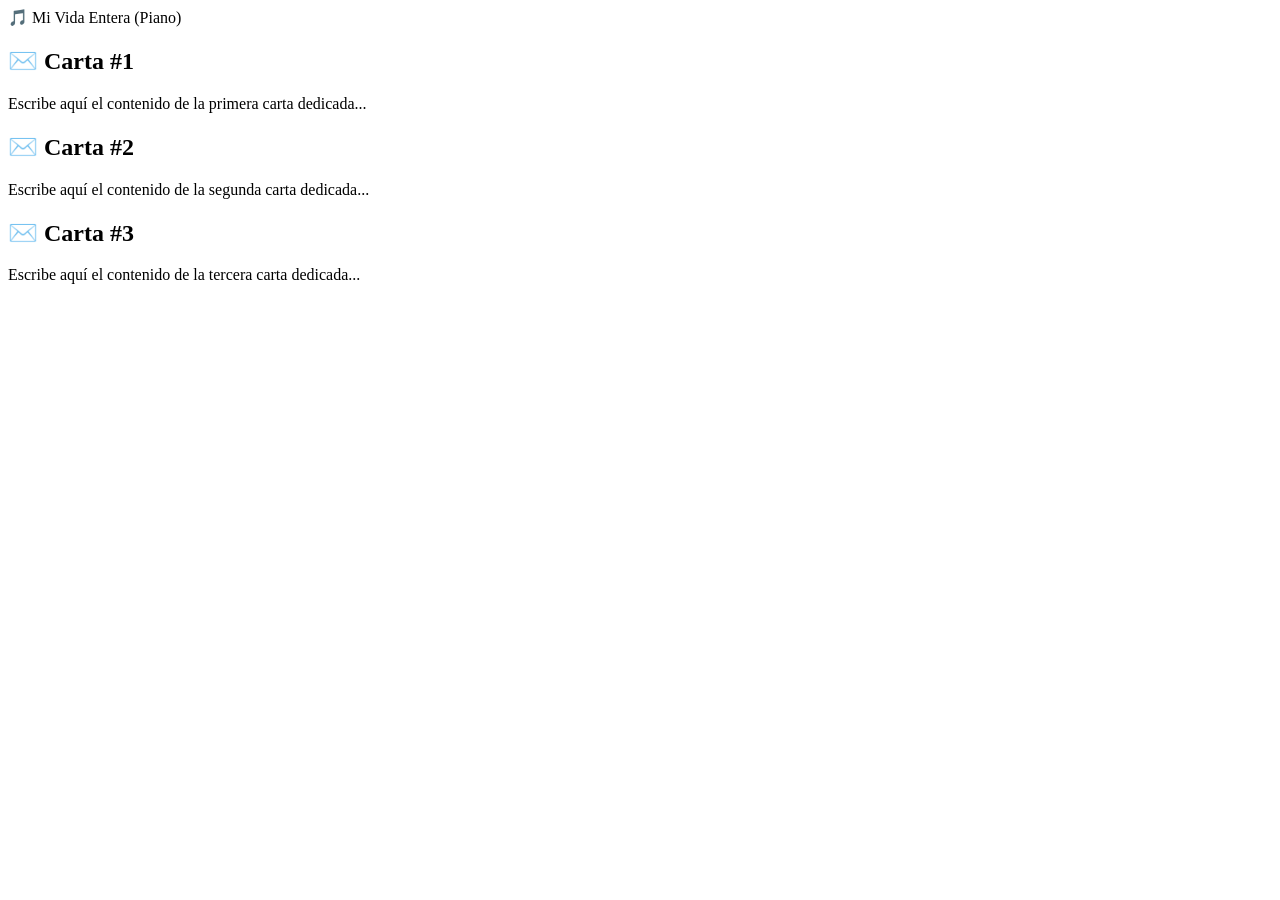
==== index.html @ 3706bbcd "Rename gemini-code-1786986208384.html to index.html" ====
<!DOCTYPE html>
<html lang="es">
<head>
  <meta charset="UTF-8">
  <meta name="viewport" content="width=device-width, initial-scale=1.0">
  <title>Para Duby</title>
  <!-- Vinculación con la hoja de estilos externa -->
  <link rel="stylesheet" href="style.css">
</head>
<body>

  <!-- Elemento de Audio de Fondo -->
  <audio id="bg-music" loop>
    <source src="mi-vida-entera-piano.mp3" type="audio/mpeg">
  </audio>

  <!-- Botón Flotante para Control del Audio -->
  <div class="audio-badge" id="music-toggle">
    <span>🎵 Mi Vida Entera (Piano)</span>
  </div>

  <!-- Contenedor Principal con las Cartas -->
  <div class="cards-container">
    <div class="card">
      <h2>✉️ Carta #1</h2>
      <p>Escribe aquí el contenido de la primera carta dedicada...</p>
    </div>

    <div class="card">
      <h2>✉️ Carta #2</h2>
      <p>Escribe aquí el contenido de la segunda carta dedicada...</p>
    </div>

    <div class="card">
      <h2>✉️ Carta #3</h2>
      <p>Escribe aquí el contenido de la tercera carta dedicada...</p>
    </div>
  </div>

  <!-- Vinculación con el archivo de código JavaScript -->
  <script src="script.js"></script>
</body>
</html>
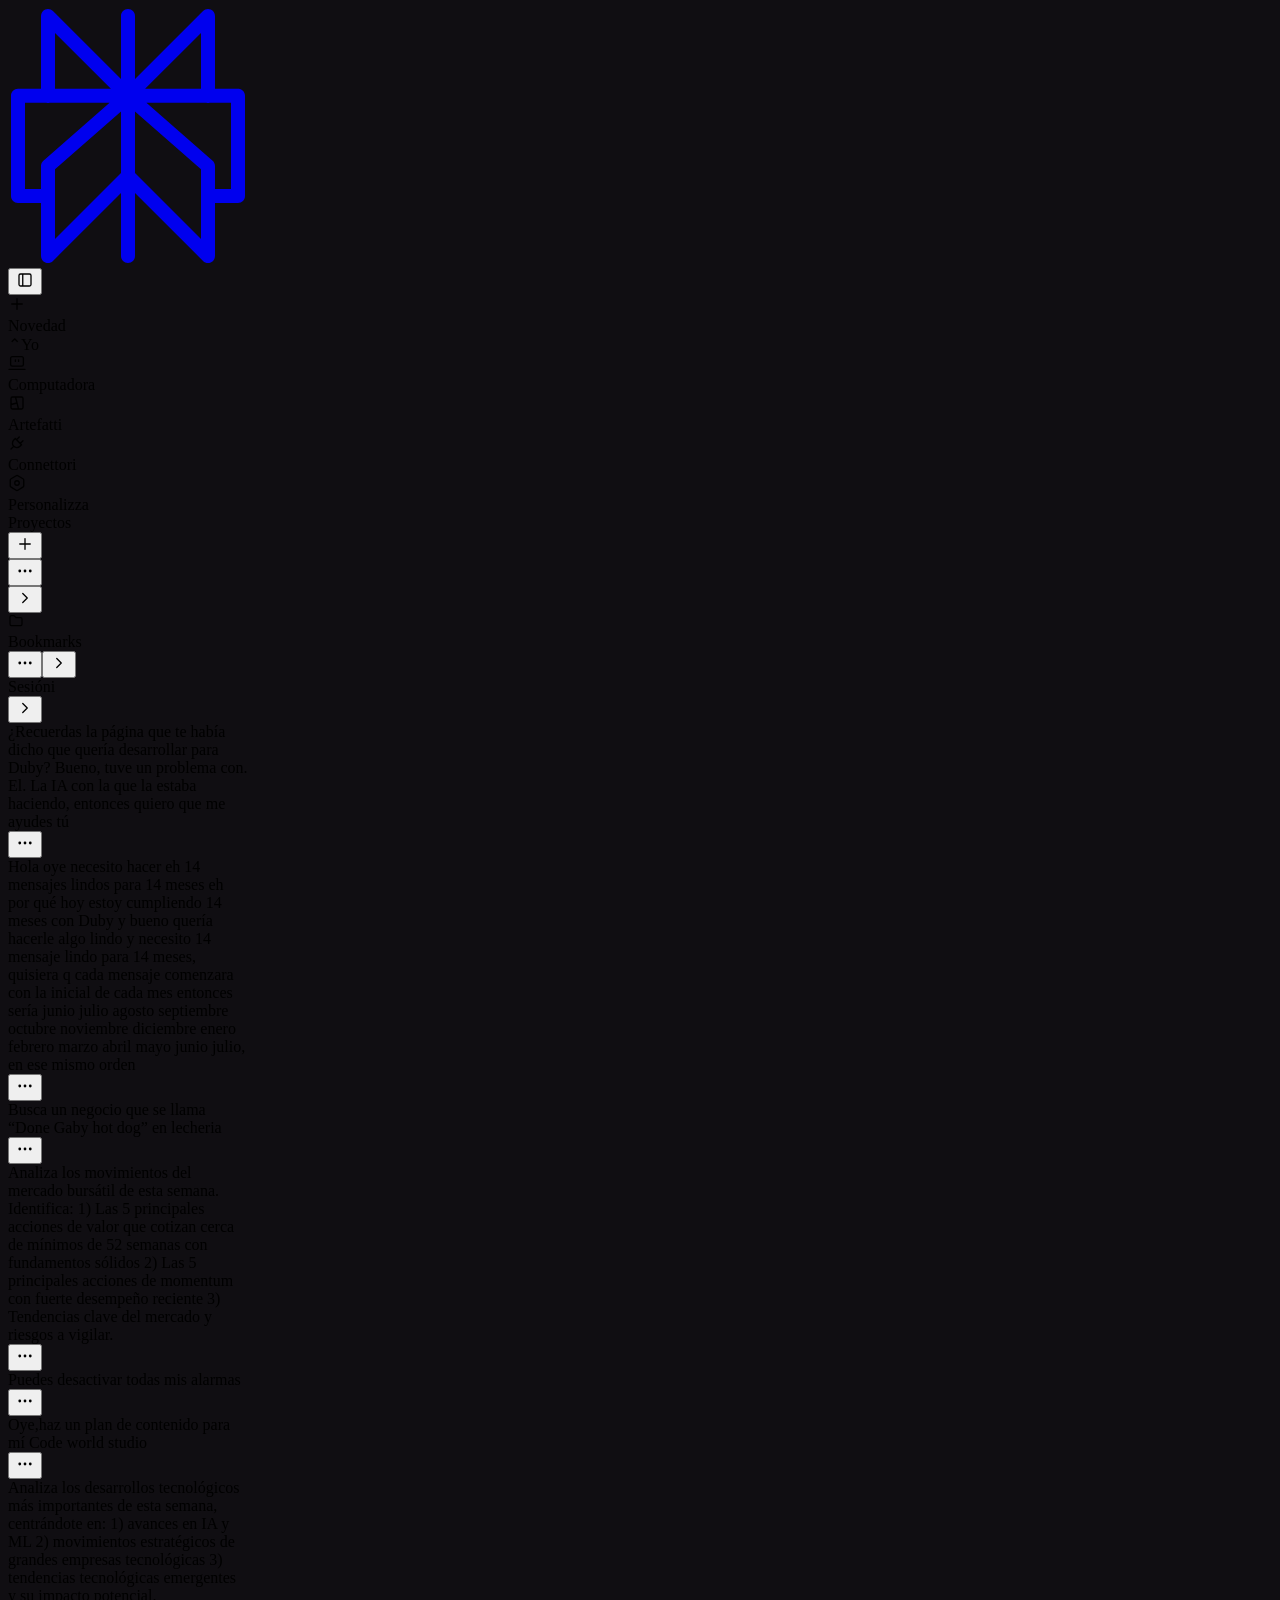
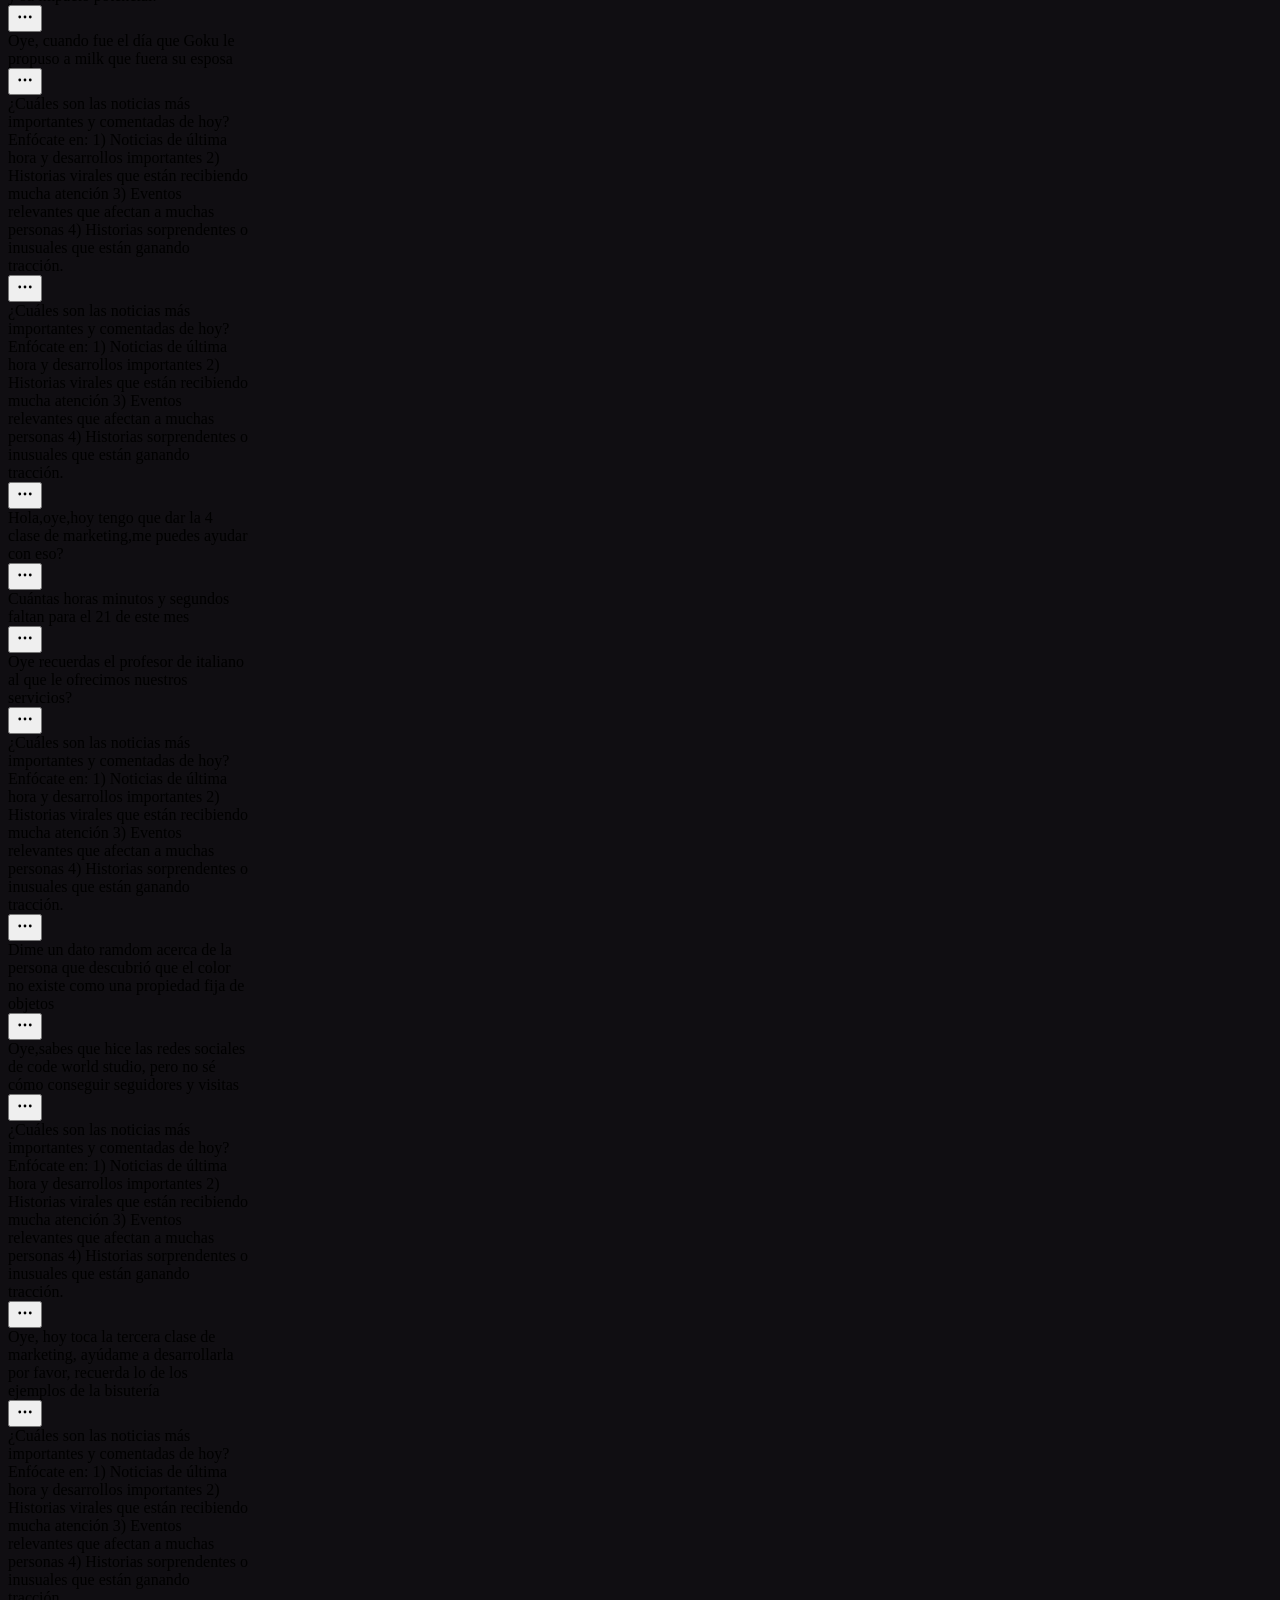
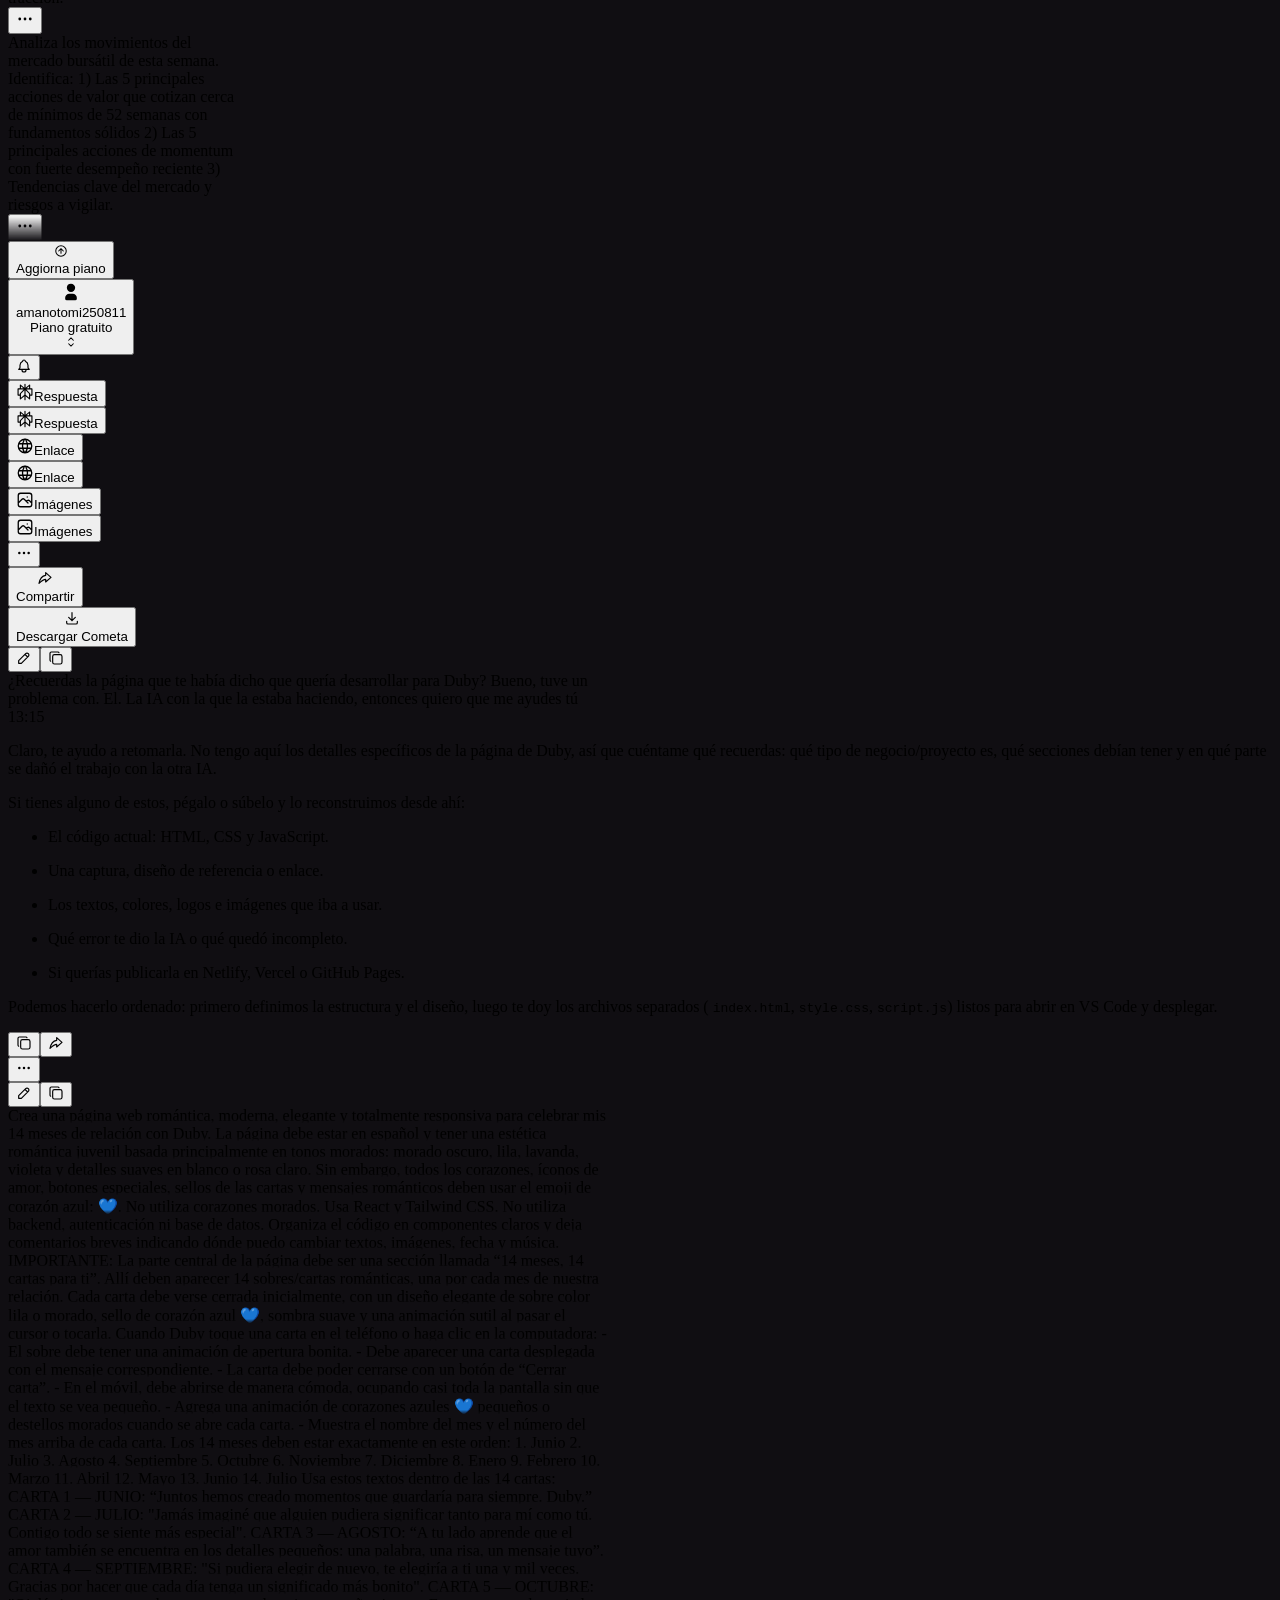
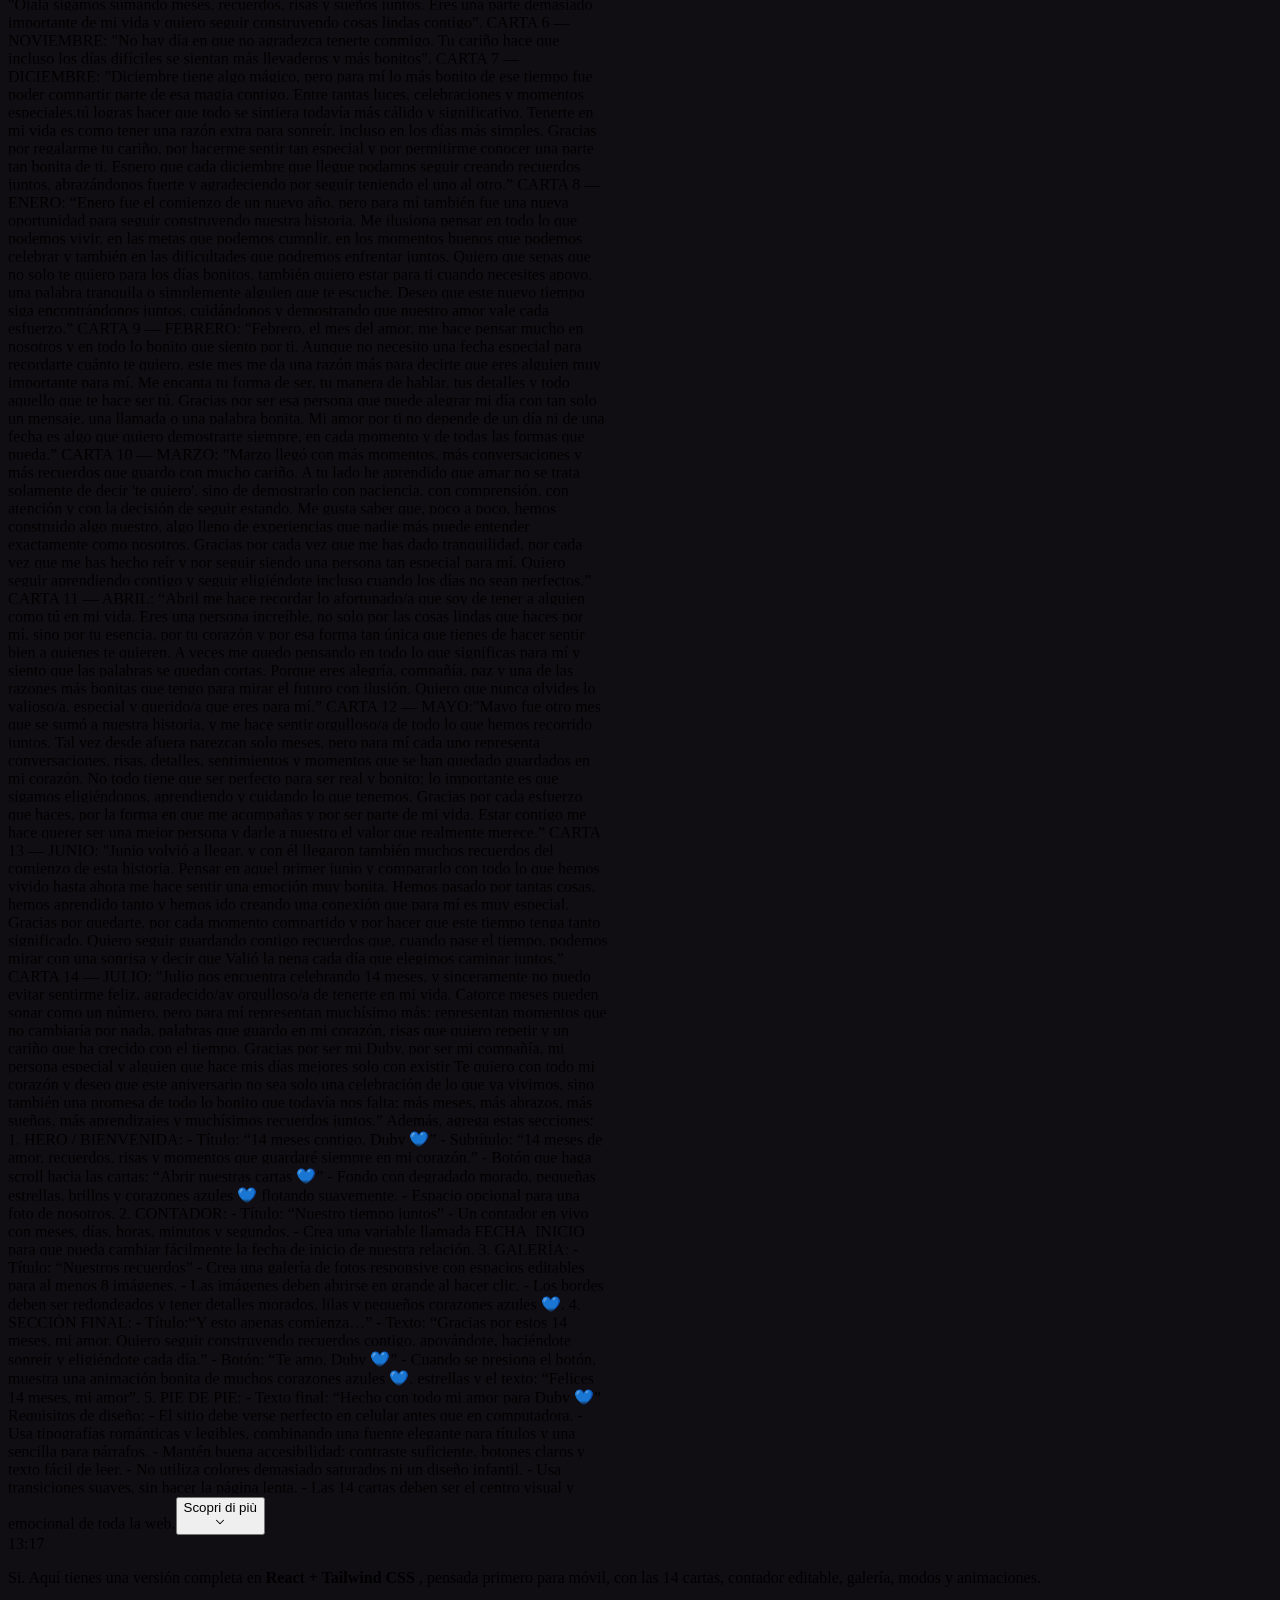
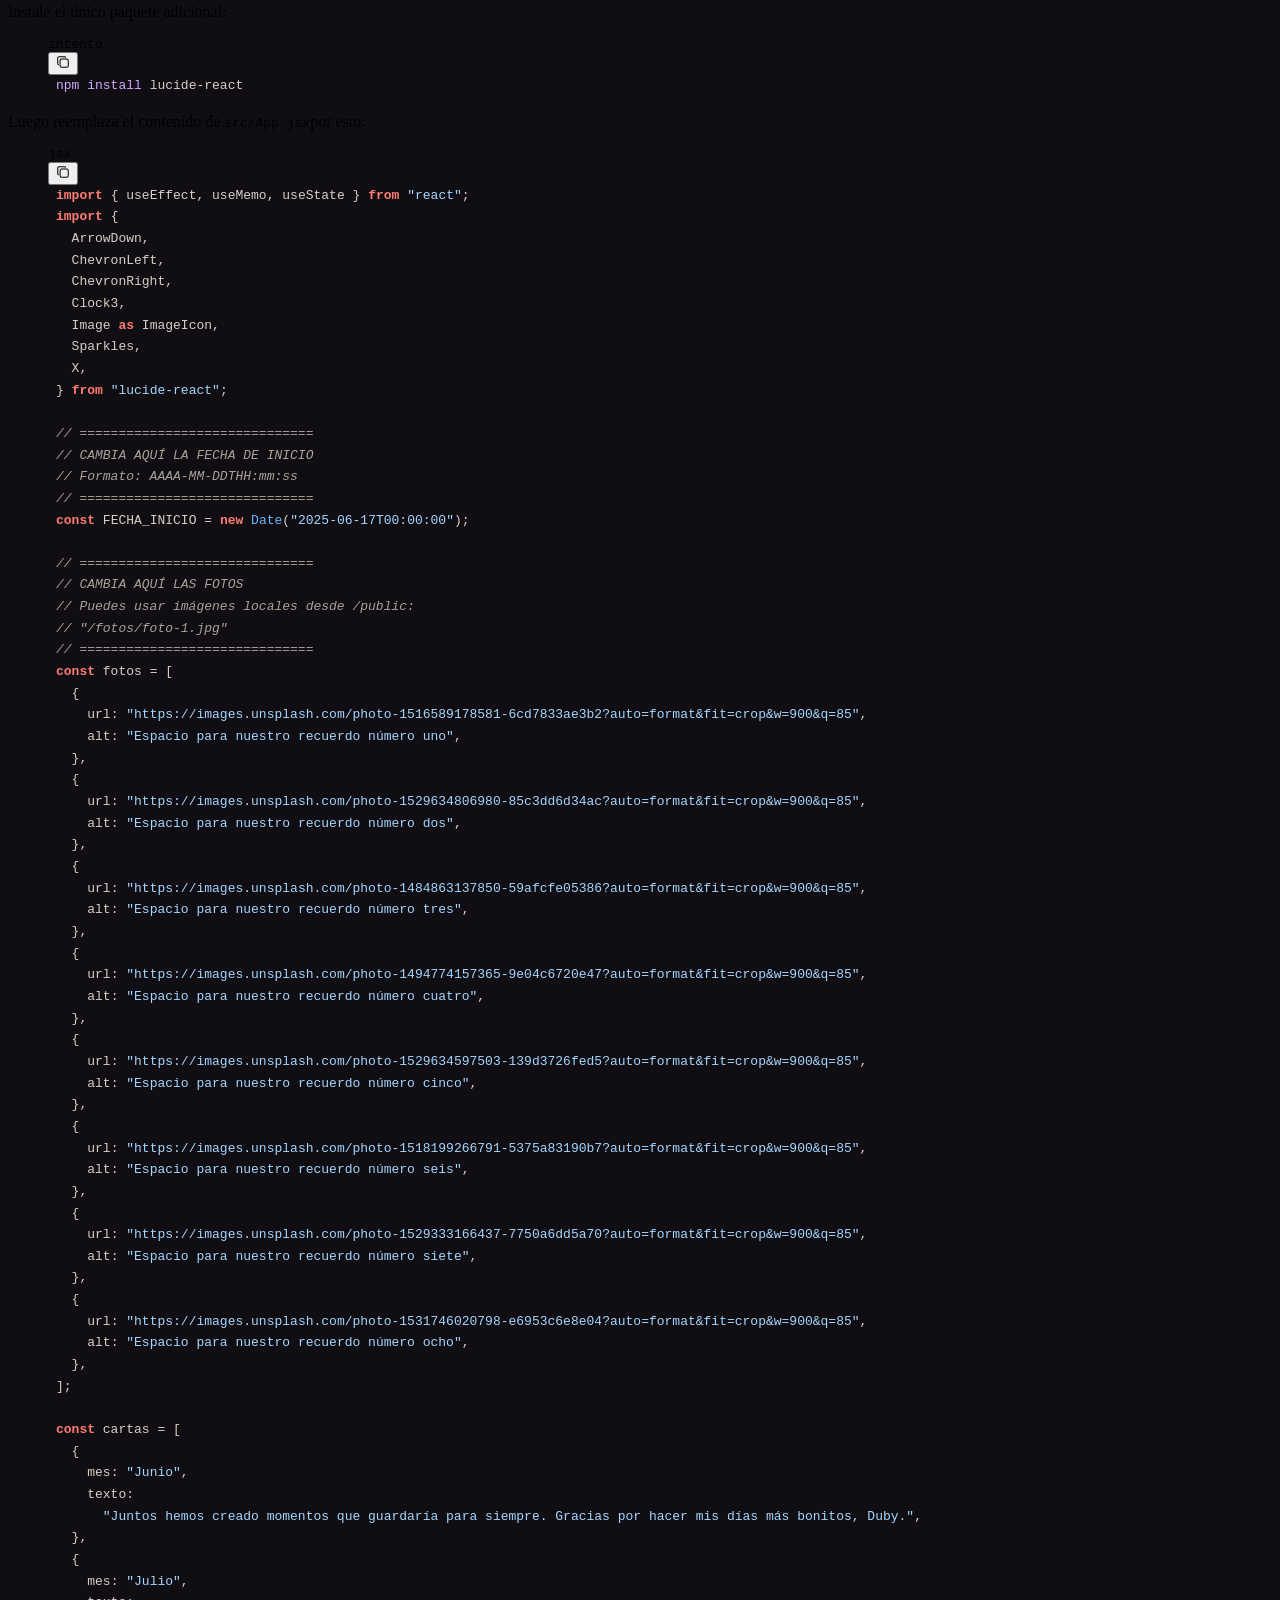
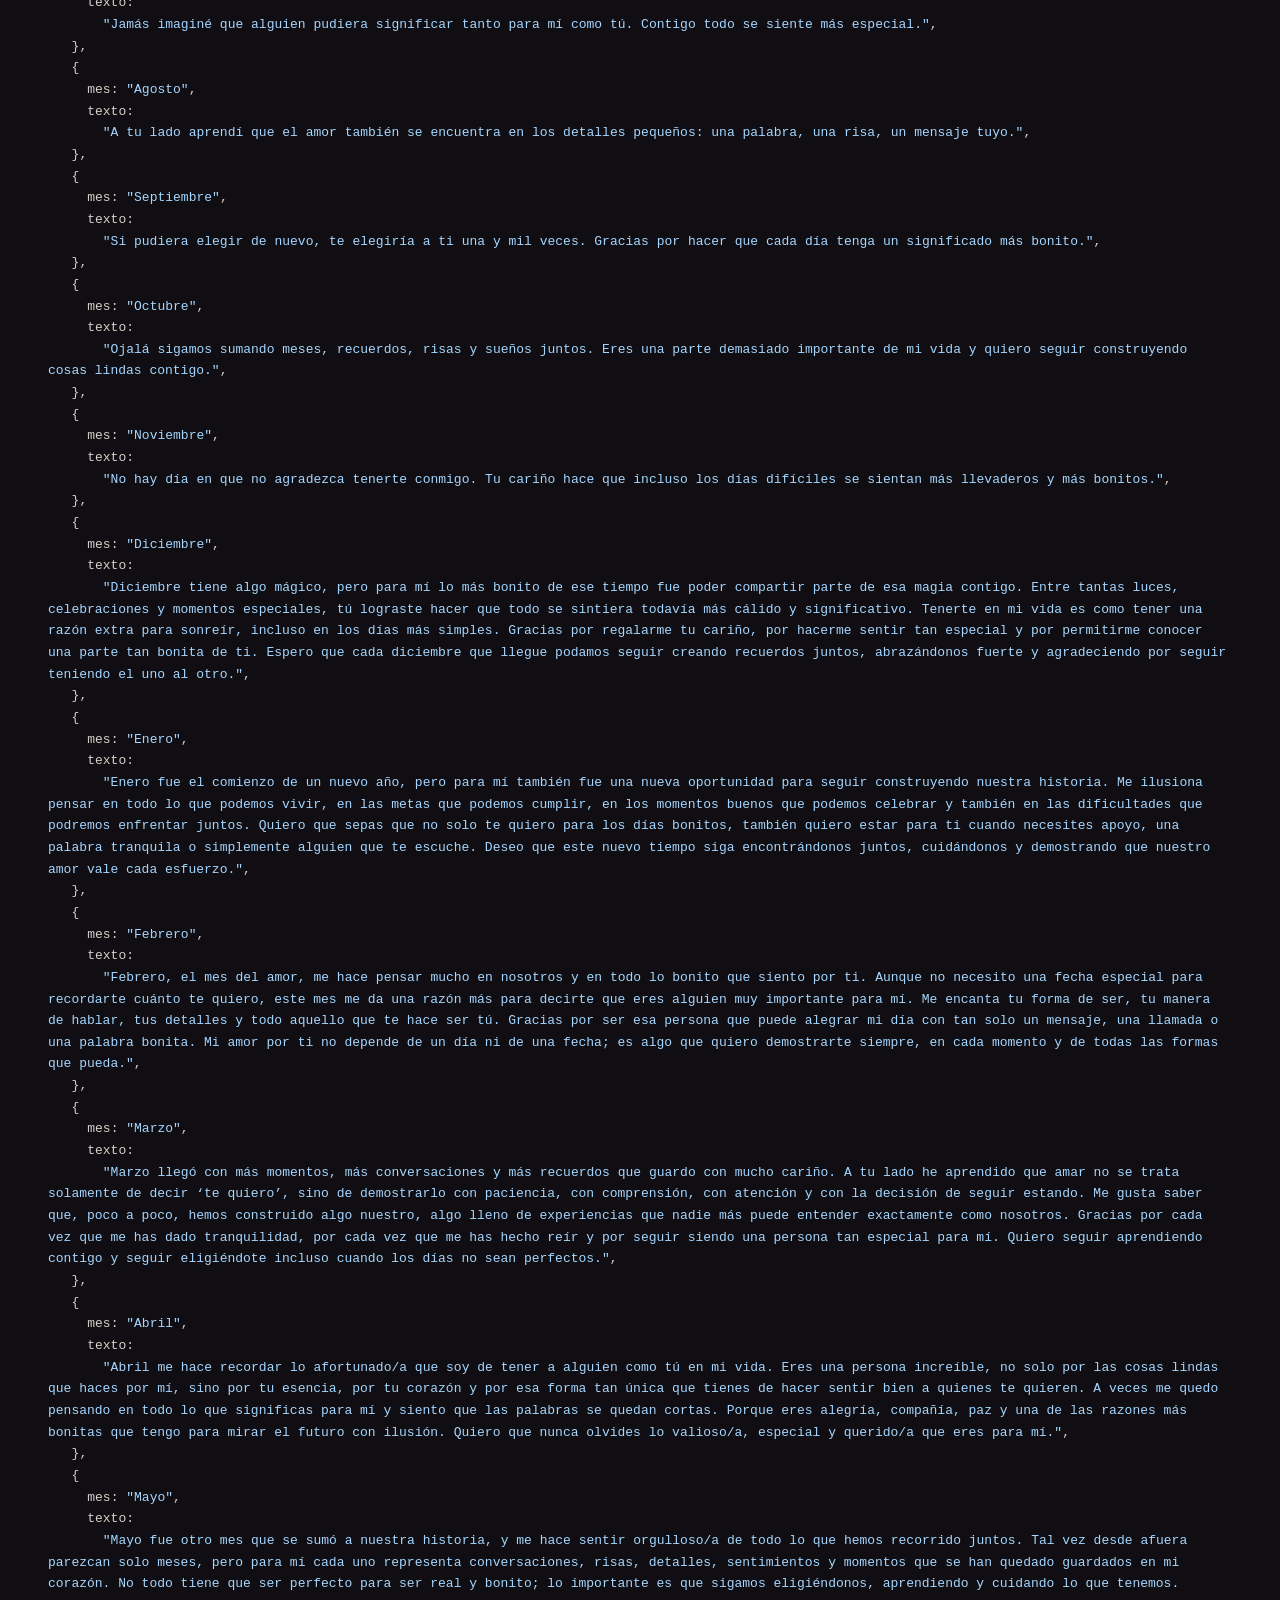
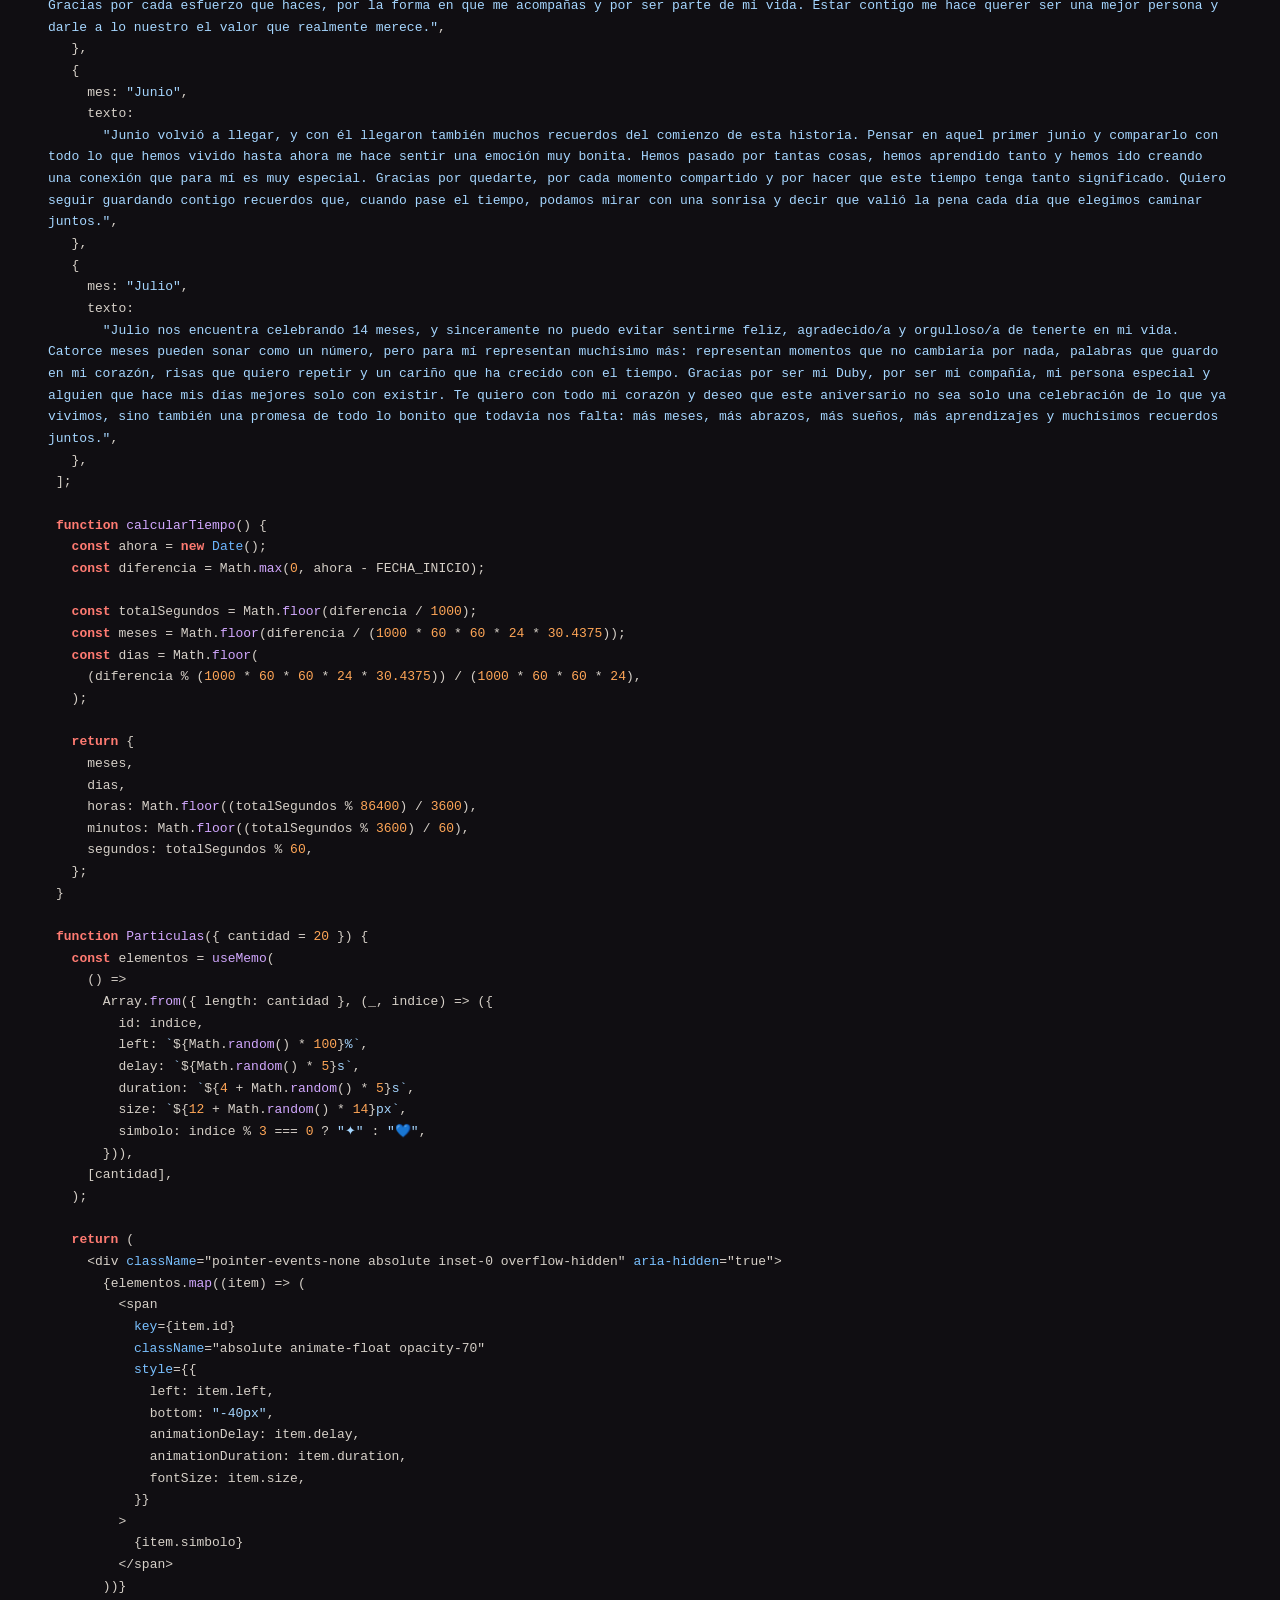
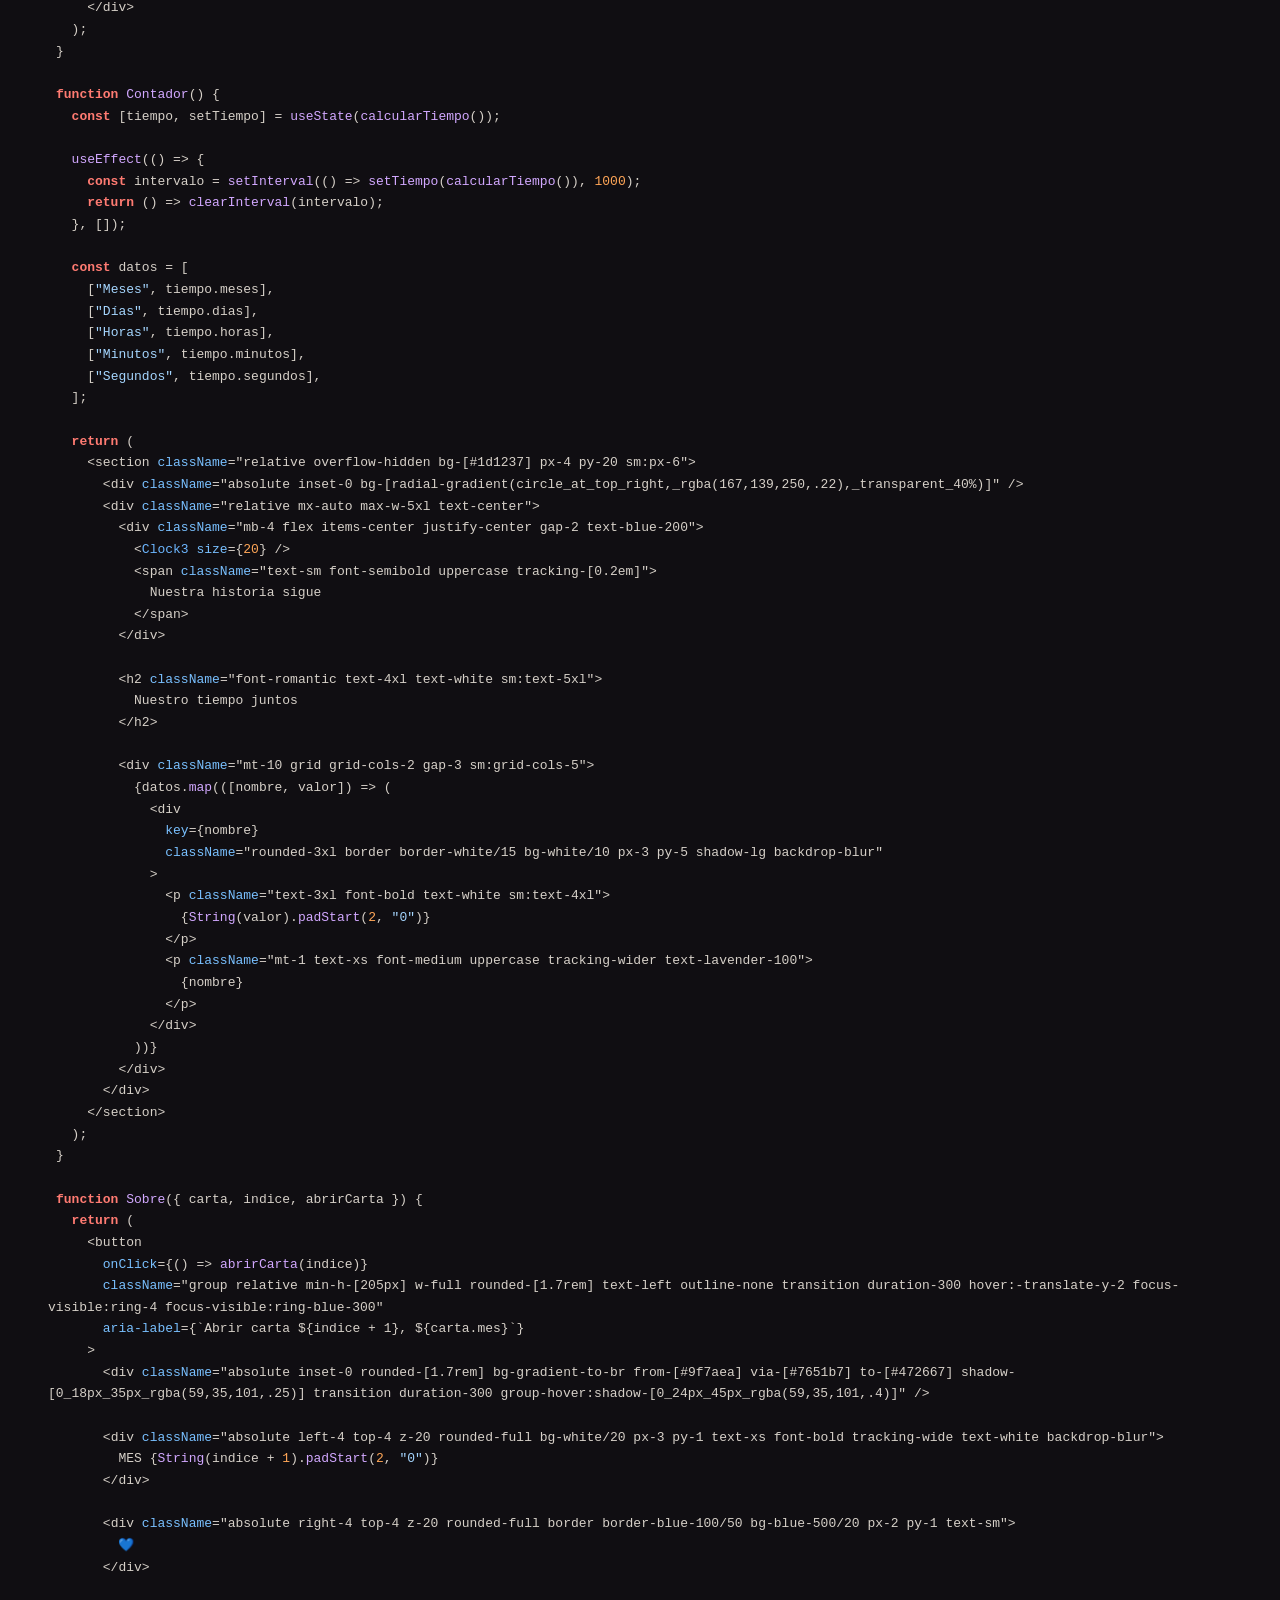
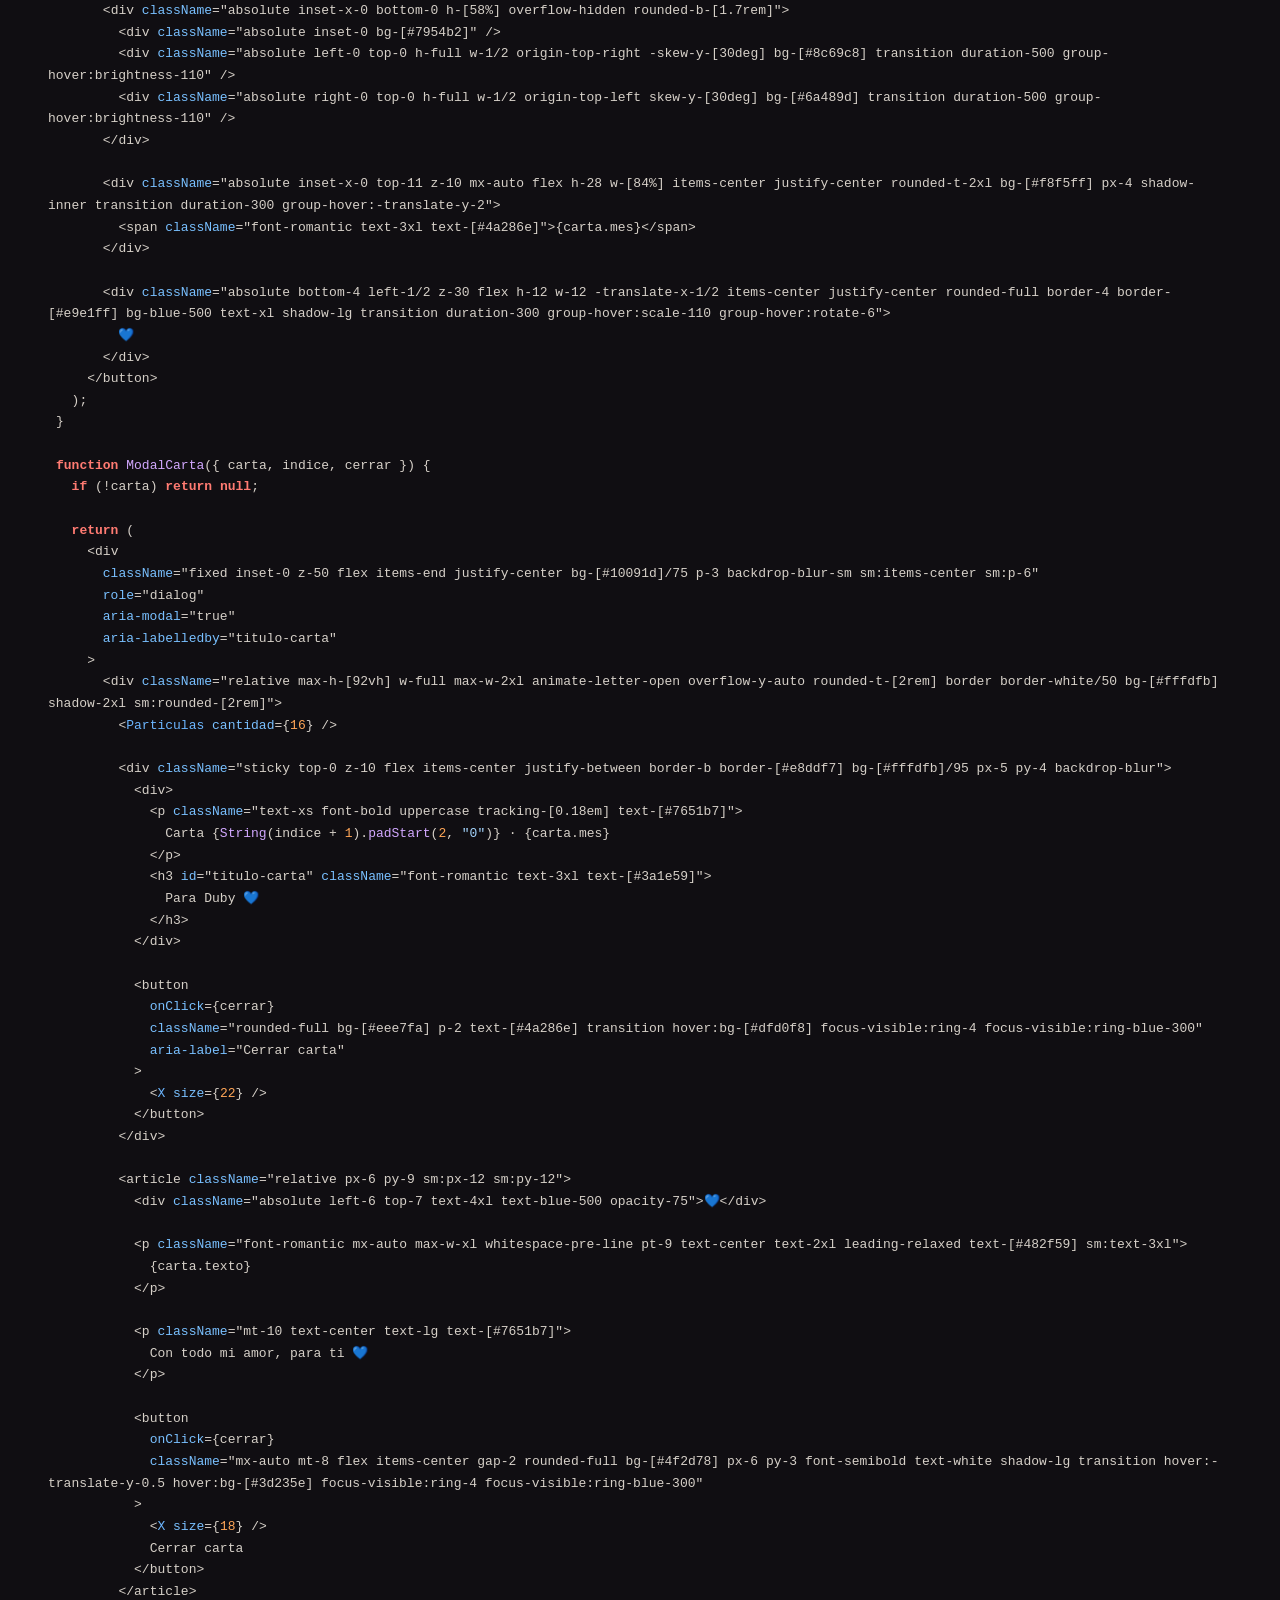
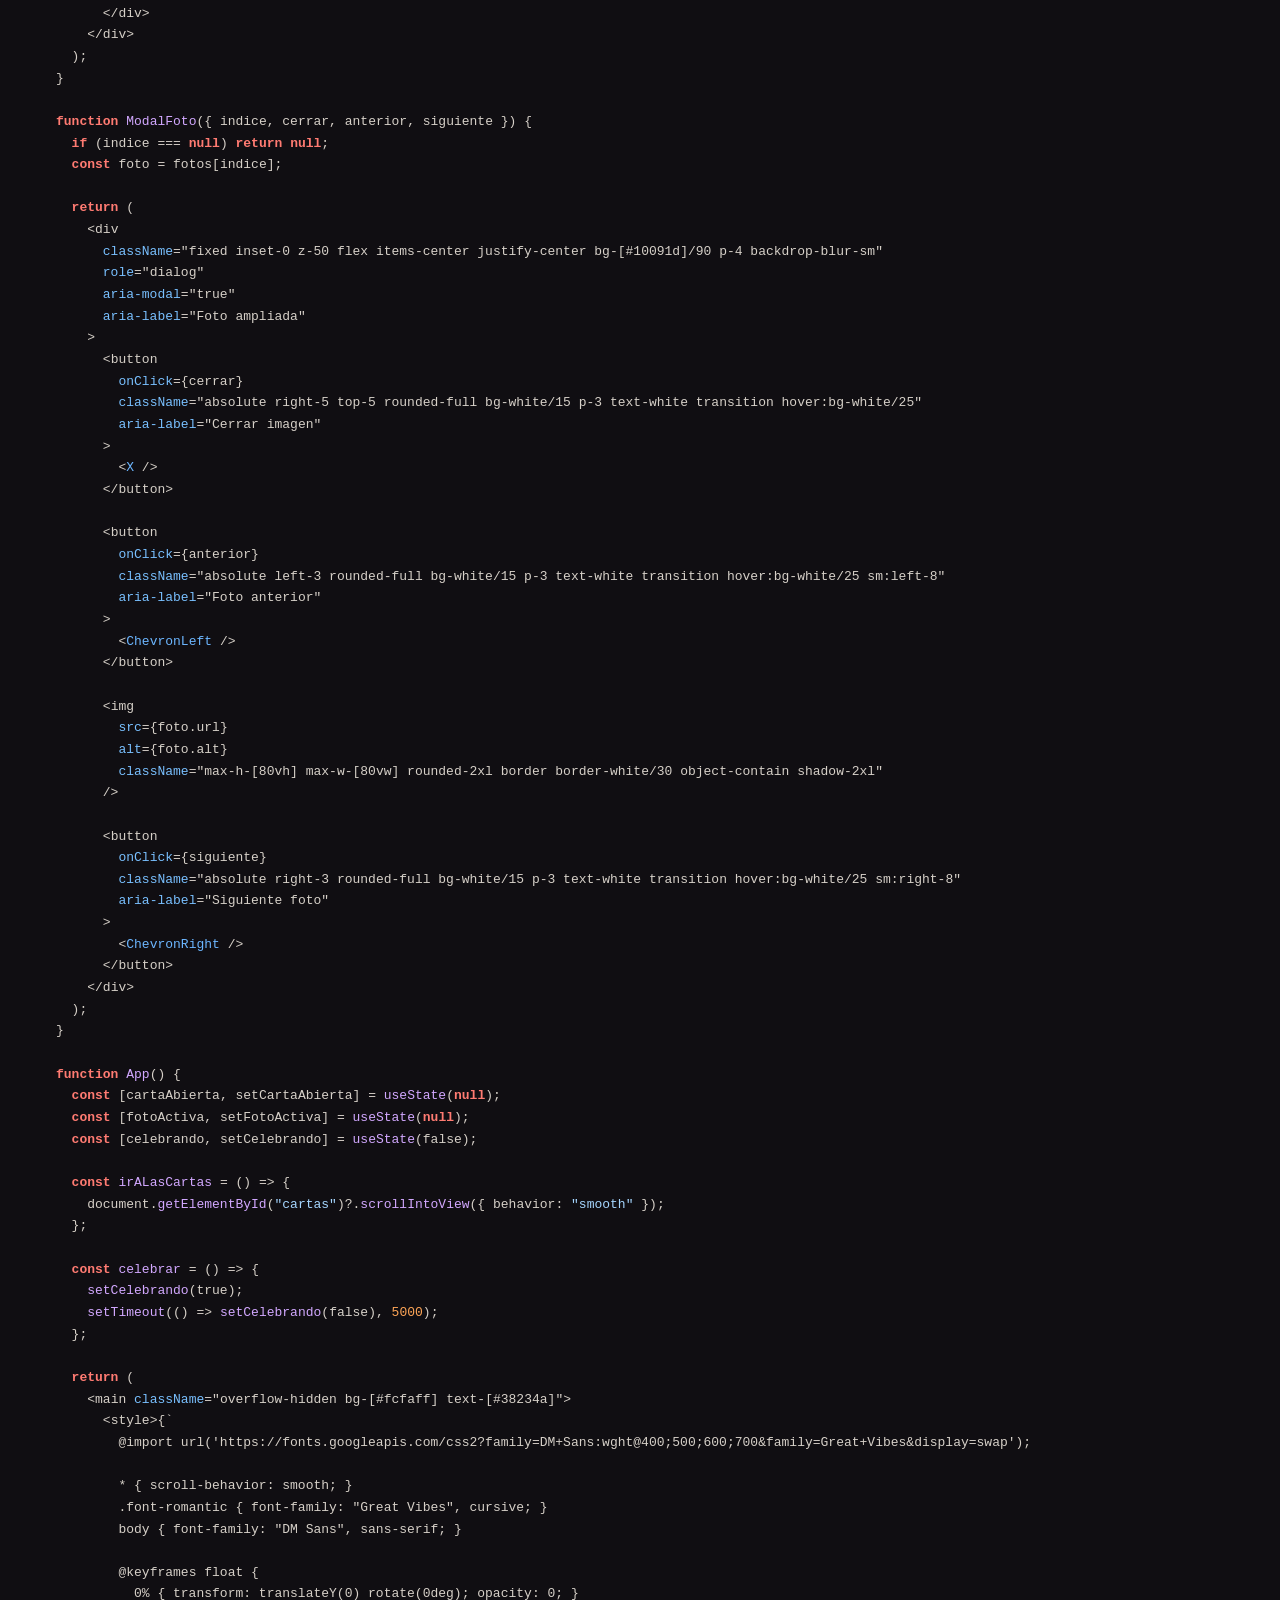
==== commit 635ff3e7: "Add files via upload" ====
--- a/index.html
+++ b/index.html
@@ -1,43 +1,1879 @@
 <!DOCTYPE html>
-<html lang="es">
-<head>
-  <meta charset="UTF-8">
-  <meta name="viewport" content="width=device-width, initial-scale=1.0">
-  <title>Para Duby</title>
-  <!-- Vinculación con la hoja de estilos externa -->
-  <link rel="stylesheet" href="style.css">
-</head>
-<body>
+<!-- saved from url=(0069)https://www.perplexity.ai/search/a8420626-7794-4048-b14d-3e5d709eebf3 -->
+<html lang="es" data-color-scheme="dark" data-answer-font="serif" dir="ltr" class="translated-ltr" data-font-system-cjk="true"><head><meta http-equiv="Content-Type" content="text/html; charset=UTF-8"><meta name="min-version" content="1786973381000"><meta name="version" content="8bd011f"><link rel="preconnect" crossorigin="" href="https://pplx-next-static-public.perplexity.ai/"><link rel="preconnect" crossorigin="" href="https://frontend-cdn.perplexity.ai/"><link rel="preconnect" crossorigin="" href="https://r2cdn.perplexity.ai/"><link rel="preload" href="https://frontend-cdn.perplexity.ai/_agi_assets/fonts/PPLX-Sans-Beta-v2-VF.woff2" as="font" type="font/woff2" crossorigin=""><link rel="preload" href="https://frontend-cdn.perplexity.ai/_agi_assets/fonts/PPLX-Serif-Beta-v2-VF.woff2" as="font" type="font/woff2" crossorigin=""><link rel="preload" href="https://frontend-cdn.perplexity.ai/_agi_assets/fonts/FKGroteskNeue.woff2" as="font" type="font/woff2" crossorigin=""><meta name="theme-color" media="(prefers-color-scheme: light)" content="#FCFCF9"><meta name="theme-color" media="(prefers-color-scheme: dark)" content="#100E12"><script async="" src="./index_files/loader.min.js.descarga" integrity="sha384-+J75w6KWkrUy+WMMyPHLlHp10N46axBKC3r3Uhxl+1MD2W4IwsphX2r8G52BAS7N" crossorigin="anonymous"></script><link rel="icon" type="image/svg+xml" href="https://www.perplexity.ai/favicon.svg" data-default-favicon-href="/favicon.svg"><link rel="icon" type="image/png" sizes="192x192" href="https://www.perplexity.ai/favicon.png" data-default-favicon-href="/favicon.png"><link rel="apple-touch-icon" href="https://www.perplexity.ai/apple-touch-icon.png"><link rel="alternate icon" href="https://www.perplexity.ai/favicon.ico" data-default-favicon-href="/favicon.ico"><meta name="slack-app-id" content="A07NV1D07QT"><style>html:not(.todesktop){background-color:#fcfcf9}@media (prefers-color-scheme:light){html:not([data-color-scheme]){background-color:#fcfcf9}}@media (prefers-color-scheme:dark){html:not([data-color-scheme]){background-color:#100e12}}html[data-color-scheme=light]:not(.todesktop){background-color:#fcfcf9!important}html[data-color-scheme=dark]:not(.todesktop){background-color:#100e12!important}</style><script>!function(){var e=new Set(["ar","bn","el","hi","ja","kk","kn","ko","ml","mr","ru","sr","ta","te","uk","zh"]);function t(t){return e.has(t.split("-")[0])}function n(){let e=document.cookie.match(RegExp("(?:^|;\\s*)pplx.chosen-locale=([^;]*)"));return e?.[1]?decodeURIComponent(e[1]):void 0}var r="pplx.visitor-id",o="pplx.visitor-fp";function i(e){for(var t=1;t<arguments.length;t++){var n=arguments[t];for(var r in n)"__proto__"!==r&&(e[r]=n[r])}return e}var c={read:function(e){return'"'===e[0]&&(e=e.slice(1,-1)),e.replace(/(%[\dA-F]{2})+/gi,decodeURIComponent)},write:function(e){return encodeURIComponent(e).replace(/%(2[346BF]|3[AC-F]|40|5[BDE]|60|7[BCD])/g,decodeURIComponent)}};var a=function e(t,n){function r(e,r,o){if(!(typeof document>"u")){"number"==typeof(o=i({},n,o)).expires&&(o.expires=new Date(Date.now()+864e5*o.expires)),o.expires&&=o.expires.toUTCString(),e=encodeURIComponent(e).replace(/%(2[346B]|5E|60|7C)/g,decodeURIComponent).replace(/[()]/g,escape);var c="";for(var a in o)o[a]&&(c+="; "+a,!0!==o[a]&&(c+="="+o[a].split(";")[0]));return document.cookie=e+"="+t.write(r,e)+c}}return Object.create({set:r,get:function(e){if(!(typeof document>"u"||arguments.length&&!e)){for(var n=document.cookie?document.cookie.split("; "):[],r={},o=0;o<n.length;o++){var i=n[o].split("="),c=i.slice(1).join("=");try{var a=decodeURIComponent(i[0]);if(a in r||(r[a]=t.read(c,a)),e===a)break}catch{}}return e?r[e]:r}},remove:function(e,t){r(e,"",i({},t,{expires:-1}))},withAttributes:function(t){return e(this.converter,i({},this.attributes,t))},withConverter:function(t){return e(i({},this.converter,t),this.attributes)}},{attributes:{value:Object.freeze(n)},converter:{value:Object.freeze(t)}})}(c,{path:"/"});var s="/favicon.svg";function l(){try{if(typeof crypto<"u"&&"function"==typeof crypto.randomUUID)return crypto.randomUUID.call(crypto)}catch{}return function(){let e=new Uint8Array(16);try{if(typeof crypto<"u"&&"function"==typeof crypto.getRandomValues)crypto.getRandomValues.call(crypto,e);else for(let t=0;t<16;t++)e[t]=256*Math.random()>>>0}catch{for(let t=0;t<16;t++)e[t]=256*Math.random()>>>0}e[6]=15&e[6]|64,e[8]=63&e[8]|128;let t=Array.from(e,(e=>e.toString(16).padStart(2,"0"))).join("");return`${t.slice(0,8)}-${t.slice(8,12)}-${t.slice(12,16)}-${t.slice(16,20)}-${t.slice(20,32)}`}()}var u=365,p=10/1440;function d(){try{return[screen.colorDepth,navigator.hardwareConcurrency,navigator.language,navigator.deviceMemory??"",Intl.DateTimeFormat().resolvedOptions().timeZone].join("|")}catch{return null}}(function(){if(!document.documentElement.dataset.colorScheme){let e=a.get().colorScheme;e||=window.matchMedia?.("(prefers-color-scheme: dark)")?.matches?"dark":"light",document.documentElement.setAttribute("data-color-scheme",e)}})(),function(){let e=function(e){let t=e.toLowerCase();return t.includes("localhost")||t.includes("testing")||t.includes("staging")||t.endsWith(".preview.i.perplexity.ai")}(window.location.hostname),t=window.location.pathname.startsWith("/computer")?"/favicon-computer.svg":s;!e&&t===s||function(e,t){document.querySelectorAll(t).forEach((t=>{t.dataset.defaultFaviconHref||=t.getAttribute("href")??"",t.setAttribute("href",e)}))}(t,e?'link[rel~="icon"]':'link[rel~="icon"][type="image/svg+xml"]')}(),function(){try{let e=a.get(r),t=navigator.userAgent.includes("WindowsApp");if(t&&e){let e=d();null!=e&&a.get("pplx.visitor-fp")!==e&&(a.set(r,l(),{expires:u}),a.set(o,e,{expires:u}))}else if(!e&&(a.set(r,l(),{expires:u}),t)){let e=d();null!=e&&a.set(o,e,{expires:u})}}catch{}try{a.get("pplx.session-id")||a.set("pplx.session-id",l(),{expires:p})}catch{}}(),function(){try{let e=n();if(e&&t(e))return void(document.documentElement.dataset.answerFont="sans-serif");let r=localStorage.getItem("pplx.local-user-settings.answerFontStyle");if(!r)return void(document.documentElement.dataset.answerFont="serif");let o=JSON.parse(r);if("sans-serif"===o||"serif"===o)return void(document.documentElement.dataset.answerFont=o);document.documentElement.dataset.answerFont="serif"}catch{document.documentElement.dataset.answerFont="serif"}}()}()</script><title>¿Recuerdas la página que te había dicho que quería desarrollar para Duby?...</title><meta name="viewport" content="width=device-width,initial-scale=1"><link rel="canonical" href="https://www.perplexity.ai/"><meta name="description" content="Perplexity is a free AI-powered answer engine that provides accurate, trusted, and real-time answers to any question."><meta property="og:title" content="Perplexity"><meta property="og:description" content="Perplexity is a free AI-powered answer engine that provides accurate, trusted, and real-time answers to any question."><meta property="og:url" content="https://www.perplexity.ai/"><meta property="og:site_name" content="Perplexity AI"><meta property="og:image" content="https://ppl-ai-public.s3.amazonaws.com/static/img/pplx-default-preview.png"><meta property="og:type" content="website"><meta name="twitter:card" content="summary_large_image"><meta name="twitter:site" content="@perplexity_ai"><meta name="twitter:title" content="Perplexity"><meta name="twitter:description" content="Perplexity is a free AI-powered answer engine that provides accurate, trusted, and real-time answers to any question."><meta name="twitter:image" content="https://ppl-ai-public.s3.amazonaws.com/static/img/pplx-default-preview.png"><script type="module" crossorigin="" src="./index_files/index.html-D9wthehY.js.descarga"></script><link rel="modulepreload" crossorigin="" href="https://pplx-next-static-public.perplexity.ai/_spa/assets/rolldown-runtime-DNEy1VQG.js"><link rel="modulepreload" crossorigin="" href="https://pplx-next-static-public.perplexity.ai/_spa/assets/vite-B7BtjUc0.js"><link rel="modulepreload" crossorigin="" href="https://pplx-next-static-public.perplexity.ai/_spa/assets/vendors-gNxDLOjr.js"><link rel="modulepreload" crossorigin="" href="https://pplx-next-static-public.perplexity.ai/_spa/assets/pplx-icons-CzVrGhNL.js"><link rel="modulepreload" crossorigin="" href="https://pplx-next-static-public.perplexity.ai/_spa/assets/platform-core-CmL4RNdg.js"><link rel="modulepreload" crossorigin="" href="https://pplx-next-static-public.perplexity.ai/_spa/assets/aether-core-BhFewhX7.js"><link rel="modulepreload" crossorigin="" href="https://pplx-next-static-public.perplexity.ai/_spa/assets/i18n-B-gkVCv6.js"><link rel="modulepreload" crossorigin="" href="https://pplx-next-static-public.perplexity.ai/_spa/assets/lexical-C0zJ4pVT.js"><link rel="modulepreload" crossorigin="" href="https://pplx-next-static-public.perplexity.ai/_spa/assets/react-query-l1zm33y0.js"><link rel="modulepreload" crossorigin="" href="https://pplx-next-static-public.perplexity.ai/_spa/assets/pplx-stream-DSG-uNzS.js"><link rel="modulepreload" crossorigin="" href="https://pplx-next-static-public.perplexity.ai/_spa/assets/platform-components-BviCDdUD.js"><link rel="modulepreload" crossorigin="" href="https://pplx-next-static-public.perplexity.ai/_spa/assets/openfeature-DFzcWynt.js"><link rel="modulepreload" crossorigin="" href="https://pplx-next-static-public.perplexity.ai/_spa/assets/experimentation-261glWNz.js"><link rel="modulepreload" crossorigin="" href="https://pplx-next-static-public.perplexity.ai/_spa/assets/spa-metadata-Biy5dlLy.js"><link rel="modulepreload" crossorigin="" href="https://pplx-next-static-public.perplexity.ai/_spa/assets/spa-shell-D47fibxT.js"><link rel="modulepreload" crossorigin="" href="https://pplx-next-static-public.perplexity.ai/_spa/assets/sidebar-artifact-preview-DIrfpwKC.js"><link rel="modulepreload" crossorigin="" href="https://pplx-next-static-public.perplexity.ai/_spa/assets/sidebar-thread-hover-details-BDWEiBSV.js"><link rel="modulepreload" crossorigin="" href="https://pplx-next-static-public.perplexity.ai/_spa/assets/layout-sidebar-projects-CYi4DxjL.js"><link rel="modulepreload" crossorigin="" href="https://pplx-next-static-public.perplexity.ai/_spa/assets/graphql-relay-Beja55pl.js"><link rel="modulepreload" crossorigin="" href="https://pplx-next-static-public.perplexity.ai/_spa/assets/artifact-download-rLbBh5Kv.js"><link rel="modulepreload" crossorigin="" href="https://pplx-next-static-public.perplexity.ai/_spa/assets/command-palette-a_GdxByV.js"><link rel="modulepreload" crossorigin="" href="https://pplx-next-static-public.perplexity.ai/_spa/assets/layout-sidebar-Cm31idT9.js"><link rel="modulepreload" crossorigin="" href="https://pplx-next-static-public.perplexity.ai/_spa/assets/layout-aux-CdgBHhPP.js"><link rel="modulepreload" crossorigin="" href="https://pplx-next-static-public.perplexity.ai/_spa/assets/bootstrap-BCrKCSmK.js"><link rel="modulepreload" crossorigin="" href="https://pplx-next-static-public.perplexity.ai/_spa/assets/computer-command-menu-vT1zMwjL.js"><link rel="modulepreload" crossorigin="" href="https://pplx-next-static-public.perplexity.ai/_spa/assets/ask-input-workspace-folders-DruIPdFJ.js"><link rel="modulepreload" crossorigin="" href="https://pplx-next-static-public.perplexity.ai/_spa/assets/layout-banner-CjaVnYJU.js"><link rel="modulepreload" crossorigin="" href="https://pplx-next-static-public.perplexity.ai/_spa/assets/ask-input-Vq_C57HI.js"><link rel="modulepreload" crossorigin="" href="https://pplx-next-static-public.perplexity.ai/_spa/assets/home-computer-connector-launcher-BR4ZeW0i.js"><link rel="modulepreload" crossorigin="" href="https://pplx-next-static-public.perplexity.ai/_spa/assets/layout-floating-NvxEp--l.js"><link rel="modulepreload" crossorigin="" href="https://pplx-next-static-public.perplexity.ai/_spa/assets/device-typeahead-BEYoWMaF.js"><link rel="modulepreload" crossorigin="" href="https://pplx-next-static-public.perplexity.ai/_spa/assets/computer-ask-input-CT7mEcx0.js"><link rel="modulepreload" crossorigin="" href="https://pplx-next-static-public.perplexity.ai/_spa/assets/page-components-home-CcN6iSAi.js"><link rel="stylesheet" crossorigin="" href="./index_files/style-GBkErSwd.css"><meta name="pplx-server-environment" content="production"><link type="text/css" rel="stylesheet" charset="UTF-8" href="./index_files/m=el_main_css"><link rel="modulepreload" as="script" crossorigin="" href="https://pplx-next-static-public.perplexity.ai/_spa/assets/usePendingWorkflowDraftRestorer-7rNBkzsa.js"><link rel="modulepreload" as="script" crossorigin="" href="https://pplx-next-static-public.perplexity.ai/_spa/assets/pendingWorkflowDraftStore-CxsKDPGM.js"><link rel="modulepreload" as="script" crossorigin="" href="https://pplx-next-static-public.perplexity.ai/_spa/assets/SettingsModalOpener-B2Q2-dqU.js"><link rel="modulepreload" as="script" crossorigin="" href="https://pplx-next-static-public.perplexity.ai/_spa/assets/GammaPageLayout-DebWASon.js"><link rel="modulepreload" as="script" crossorigin="" href="https://pplx-next-static-public.perplexity.ai/_spa/assets/ComputerProviders-DMkDZ7L2.js"><link rel="modulepreload" as="script" crossorigin="" href="https://pplx-next-static-public.perplexity.ai/_spa/assets/useGetCreditsBalance-D7Mnsxfi.js"><link rel="modulepreload" as="script" crossorigin="" href="https://pplx-next-static-public.perplexity.ai/_spa/assets/useOpenPromotionalCreditsToast-Bpj4gfiE.js"><link rel="modulepreload" as="script" crossorigin="" href="https://pplx-next-static-public.perplexity.ai/_spa/assets/isRefundGrant-xw2PRzbn.js"><link rel="modulepreload" as="script" crossorigin="" href="https://pplx-next-static-public.perplexity.ai/_spa/assets/ComputerAssetViewerContextShared-CKMRyESh.js"><link rel="modulepreload" as="script" crossorigin="" href="https://pplx-next-static-public.perplexity.ai/_spa/assets/consts-aIC030R0.js"><link rel="modulepreload" as="script" crossorigin="" href="https://pplx-next-static-public.perplexity.ai/_spa/assets/RealtimeVoiceSideEffects-ii0X6g-E.js"><link rel="modulepreload" as="script" crossorigin="" href="https://pplx-next-static-public.perplexity.ai/_spa/assets/useOaiRealtimeSettings-C96IhqkP.js"><link rel="modulepreload" as="script" crossorigin="" href="https://pplx-next-static-public.perplexity.ai/_spa/assets/realtimeVoiceCore-BjndRhiu.js"><link rel="modulepreload" as="script" crossorigin="" href="https://pplx-next-static-public.perplexity.ai/_spa/assets/VoiceDebugLogger-BvmCcOYv.js"><link rel="modulepreload" as="script" crossorigin="" href="https://pplx-next-static-public.perplexity.ai/_spa/assets/client-VEfox-AR.js"><link rel="modulepreload" as="script" crossorigin="" href="https://pplx-next-static-public.perplexity.ai/_spa/assets/useThreadsQuery-x_zL9YPS.js"><link rel="modulepreload" as="script" crossorigin="" href="https://pplx-next-static-public.perplexity.ai/_spa/assets/answerModeExtractors-CVBi--PK.js"><link rel="modulepreload" as="script" crossorigin="" href="https://pplx-next-static-public.perplexity.ai/_spa/assets/extractors-CN2ychR4.js"><link rel="modulepreload" as="script" crossorigin="" href="https://pplx-next-static-public.perplexity.ai/_spa/assets/useShouldShowComputerSplash-BwWz5W-1.js"><link rel="modulepreload" as="script" crossorigin="" href="https://pplx-next-static-public.perplexity.ai/_spa/assets/eppo-sdk-DOAVq0jr.js"><link rel="modulepreload" as="script" crossorigin="" href="https://pplx-next-static-public.perplexity.ai/_spa/assets/ComputerUtilitiesRoutes-DcT-AC4c.js"><link rel="modulepreload" as="script" crossorigin="" href="https://pplx-next-static-public.perplexity.ai/_spa/assets/analytics-CXAo1iDM.js"><link rel="modulepreload" as="script" crossorigin="" href="https://pplx-next-static-public.perplexity.ai/_spa/assets/useCachedSkillsPageRevampVariation-CZBOAWDP.js"><link rel="modulepreload" as="script" crossorigin="" href="https://pplx-next-static-public.perplexity.ai/_spa/assets/settingsRoutes-CMFM4pbE.js"><link rel="modulepreload" as="script" crossorigin="" href="https://pplx-next-static-public.perplexity.ai/_spa/assets/ComputerUtilitiesPage-CvW2pktJ.js"><link rel="modulepreload" as="script" crossorigin="" href="https://pplx-next-static-public.perplexity.ai/_spa/assets/PageLayout-BJkr_CX-.js"><link rel="modulepreload" as="script" crossorigin="" href="https://pplx-next-static-public.perplexity.ai/_spa/assets/PageLayoutContext-UsYZ9zON.js"><link rel="modulepreload" as="script" crossorigin="" href="https://pplx-next-static-public.perplexity.ai/_spa/assets/CanonicalHeader-BX7TxSIb.js"><link rel="modulepreload" as="script" crossorigin="" href="https://pplx-next-static-public.perplexity.ai/_spa/assets/ShareCopyLinkButton-BkNR2OL7.js"><link rel="modulepreload" as="script" crossorigin="" href="https://pplx-next-static-public.perplexity.ai/_spa/assets/useCopyLink-BwFg9BOs.js"><link rel="modulepreload" as="script" crossorigin="" href="https://pplx-next-static-public.perplexity.ai/_spa/assets/copyUtils-CiCdWBUp.js"><link rel="modulepreload" as="script" crossorigin="" href="https://pplx-next-static-public.perplexity.ai/_spa/assets/SharePopoverHeader-WWVwFTj1.js"><link rel="modulepreload" as="script" crossorigin="" href="https://pplx-next-static-public.perplexity.ai/_spa/assets/ResponsiveHeader-DVJ5rEb_.js"><link rel="modulepreload" as="script" crossorigin="" href="https://pplx-next-static-public.perplexity.ai/_spa/assets/indexShared-BXhmPo_Q.js"><link rel="modulepreload" as="script" crossorigin="" href="https://pplx-next-static-public.perplexity.ai/_spa/assets/useContextPaneFocus-OmnhFotd.js"><link rel="modulepreload" as="script" crossorigin="" href="https://pplx-next-static-public.perplexity.ai/_spa/assets/claimUtils-Dj94ecGt.js"><link rel="modulepreload" as="script" crossorigin="" href="https://pplx-next-static-public.perplexity.ai/_spa/assets/useScrollBarSize-RUQn7fmO.js"><link rel="modulepreload" as="script" crossorigin="" href="https://pplx-next-static-public.perplexity.ai/_spa/assets/ComputerConnectorsPage-C8_jHBXd.js"><link rel="modulepreload" as="script" crossorigin="" href="https://pplx-next-static-public.perplexity.ai/_spa/assets/framer-motion-Cs1nY6Yc.js"><link rel="modulepreload" as="script" crossorigin="" href="https://pplx-next-static-public.perplexity.ai/_spa/assets/ToggleTip-Bv1cVGmp.js"><link rel="modulepreload" as="script" crossorigin="" href="https://pplx-next-static-public.perplexity.ai/_spa/assets/UtilitiesPageHeading-Bh0NfuI5.js"><link rel="modulepreload" as="script" crossorigin="" href="https://pplx-next-static-public.perplexity.ai/_spa/assets/OAuthConnectors-D598D6lp.js"><link rel="modulepreload" as="script" crossorigin="" href="https://pplx-next-static-public.perplexity.ai/_spa/assets/ConfirmDeleteSourceModal-DhE5bx0Y.js"><link rel="modulepreload" as="script" crossorigin="" href="https://pplx-next-static-public.perplexity.ai/_spa/assets/useConnectorDescription-Gq73vmUx.js"><link rel="modulepreload" as="script" crossorigin="" href="https://pplx-next-static-public.perplexity.ai/_spa/assets/templateSourceFieldUtils-BDTrqdNC.js"><link rel="modulepreload" as="script" crossorigin="" href="https://pplx-next-static-public.perplexity.ai/_spa/assets/PerplexityVerifiedBadge-m5uge10r.js"><link rel="modulepreload" as="script" crossorigin="" href="https://pplx-next-static-public.perplexity.ai/_spa/assets/connectorUtils-CpPSn9oO.js"><link rel="modulepreload" as="script" crossorigin="" href="https://pplx-next-static-public.perplexity.ai/_spa/assets/useConnectorAnalytics-2QTetbSv.js"><link rel="modulepreload" as="script" crossorigin="" href="https://pplx-next-static-public.perplexity.ai/_spa/assets/analytics-BNcV_Wql.js"><link rel="modulepreload" as="script" crossorigin="" href="https://pplx-next-static-public.perplexity.ai/_spa/assets/useConnectorServiceConnect-BNVmvca3.js"><link rel="modulepreload" as="script" crossorigin="" href="https://pplx-next-static-public.perplexity.ai/_spa/assets/client-CRh7rMm2.js"><link rel="modulepreload" as="script" crossorigin="" href="https://pplx-next-static-public.perplexity.ai/_spa/assets/MergeAgentHandlerProvider-CUFqvHxs.js"><link rel="modulepreload" as="script" crossorigin="" href="https://pplx-next-static-public.perplexity.ai/_spa/assets/handleOAuthCallbackMerge-CuByirhy.js"><link rel="modulepreload" as="script" crossorigin="" href="https://pplx-next-static-public.perplexity.ai/_spa/assets/capabilities-BT9BNgYi.js"><link rel="modulepreload" as="script" crossorigin="" href="https://pplx-next-static-public.perplexity.ai/_spa/assets/customSourceEdit-BA6I0RtM.js"><link rel="modulepreload" as="script" crossorigin="" href="https://pplx-next-static-public.perplexity.ai/_spa/assets/useCustomRemoteMcpsVariation-DHFhS7U4.js"><link rel="modulepreload" as="script" crossorigin="" href="https://pplx-next-static-public.perplexity.ai/_spa/assets/useDropboxPickerUpload-BcJsrFlb.js"><link rel="modulepreload" as="script" crossorigin="" href="https://pplx-next-static-public.perplexity.ai/_spa/assets/SupplementaryContextEditor-DbjdnQjJ.js"><link rel="modulepreload" as="script" crossorigin="" href="https://pplx-next-static-public.perplexity.ai/_spa/assets/Textarea-Co4tCcD7.js"><link rel="modulepreload" as="script" crossorigin="" href="https://pplx-next-static-public.perplexity.ai/_spa/assets/useSemanticLayerExists-CD2YHaOZ.js"><link rel="modulepreload" as="script" crossorigin="" href="https://pplx-next-static-public.perplexity.ai/_spa/assets/useOrgSourceAuth-DjSL-B71.js"><link rel="modulepreload" as="script" crossorigin="" href="https://pplx-next-static-public.perplexity.ai/_spa/assets/useSemanticLayerSetupStep-CKVRP3er.js"><link rel="modulepreload" as="script" crossorigin="" href="https://pplx-next-static-public.perplexity.ai/_spa/assets/remoteMcpMutations-Bdo1dz5j.js"><link rel="modulepreload" as="script" crossorigin="" href="https://pplx-next-static-public.perplexity.ai/_spa/assets/PopularLabel-Dldqltbn.js"><link rel="modulepreload" as="script" crossorigin="" href="https://pplx-next-static-public.perplexity.ai/_spa/assets/migration-BV0QXlyF.js"><link rel="modulepreload" as="script" crossorigin="" href="https://pplx-next-static-public.perplexity.ai/_spa/assets/ConnectorModalContext-C4ySTHMF.js"><link rel="modulepreload" as="script" crossorigin="" href="https://pplx-next-static-public.perplexity.ai/_spa/assets/sourceCategories-Cozuo53V.js"><link rel="modulepreload" as="script" crossorigin="" href="https://pplx-next-static-public.perplexity.ai/_spa/assets/useFilteredConnectorsV2-Del1nlZT.js"><link rel="modulepreload" as="script" crossorigin="" href="https://pplx-next-static-public.perplexity.ai/_spa/assets/sourcesToConnectors-B7d2Olju.js"><link rel="modulepreload" as="script" crossorigin="" href="https://pplx-next-static-public.perplexity.ai/_spa/assets/useHasConnectorsAccess-B-YQHDtd.js"><link rel="modulepreload" as="script" crossorigin="" href="https://pplx-next-static-public.perplexity.ai/_spa/assets/useShowFinancePortfolio-DJzKovoN.js"><link rel="modulepreload" as="script" crossorigin="" href="https://pplx-next-static-public.perplexity.ai/_spa/assets/useMcpAvailable-Cxe6oFiJ.js"><link rel="modulepreload" as="script" crossorigin="" href="https://pplx-next-static-public.perplexity.ai/_spa/assets/useIsHealthEnabled-B-wUz27w.js"><link rel="modulepreload" as="script" crossorigin="" href="https://pplx-next-static-public.perplexity.ai/_spa/assets/PageLayoutScrollBridge-C_o_J5-S.js"><link rel="modulepreload" as="script" crossorigin="" href="https://pplx-next-static-public.perplexity.ai/_spa/assets/useCometFirstRequiredSystemPermission-CZjyO1bB.js"><link rel="modulepreload" as="script" crossorigin="" href="https://pplx-next-static-public.perplexity.ai/_spa/assets/GridCarousel-CilHykts.js"><link rel="modulepreload" as="script" crossorigin="" href="https://pplx-next-static-public.perplexity.ai/_spa/assets/useBreakpoints-DNKdwku4.js"><link rel="modulepreload" as="script" crossorigin="" href="https://pplx-next-static-public.perplexity.ai/_spa/assets/sidebarLiveUpdatesManager-DUkipwCV.js"><link rel="modulepreload" as="script" crossorigin="" href="https://pplx-next-static-public.perplexity.ai/_spa/assets/sidebarRecentThreadsState-isFWtghu.js"><link rel="modulepreload" as="script" crossorigin="" href="https://pplx-next-static-public.perplexity.ai/_spa/assets/createRetainedSubscription-DmgtBENz.js"><link rel="modulepreload" as="script" crossorigin="" href="https://pplx-next-static-public.perplexity.ai/_spa/assets/singular-sdk-fNN9tgMm.js"><link rel="modulepreload" as="script" crossorigin="" href="https://pplx-next-static-public.perplexity.ai/_spa/assets/search-components-JhcwRPAa.js"><link rel="modulepreload" as="script" crossorigin="" href="https://pplx-next-static-public.perplexity.ai/_spa/assets/search-component-x2mJ2BQQ.js"><link rel="modulepreload" as="script" crossorigin="" href="https://pplx-next-static-public.perplexity.ai/_spa/assets/DigestArticleContextCard-Oe6MgsL5.js"><link rel="modulepreload" as="script" crossorigin="" href="https://pplx-next-static-public.perplexity.ai/_spa/assets/ThreadEntryContextShared-CCq9KTRR.js"><link rel="modulepreload" as="script" crossorigin="" href="https://pplx-next-static-public.perplexity.ai/_spa/assets/widgetGrouping-DNn4vL71.js"><link rel="modulepreload" as="script" crossorigin="" href="https://pplx-next-static-public.perplexity.ai/_spa/assets/automationThreadStatus-JxmP-RUH.js"><link rel="modulepreload" as="script" crossorigin="" href="https://pplx-next-static-public.perplexity.ai/_spa/assets/threadStatusSummary-BOQxkrQr.js"><link rel="modulepreload" as="script" crossorigin="" href="https://pplx-next-static-public.perplexity.ai/_spa/assets/ScheduledTaskActions-yD1aJx0C.js"><link rel="modulepreload" as="script" crossorigin="" href="https://pplx-next-static-public.perplexity.ai/_spa/assets/TriggerSourceIcon-BCihITk6.js"><link rel="modulepreload" as="script" crossorigin="" href="https://pplx-next-static-public.perplexity.ai/_spa/assets/automationTriggerIcon-DEefiRc1.js"><link rel="modulepreload" as="script" crossorigin="" href="https://pplx-next-static-public.perplexity.ai/_spa/assets/connectorTriggerSpec-mCe2ONQH.js"><link rel="modulepreload" as="script" crossorigin="" href="https://pplx-next-static-public.perplexity.ai/_spa/assets/cancelThreadCron-C9WwEM2U.js"><link rel="modulepreload" as="script" crossorigin="" href="https://pplx-next-static-public.perplexity.ai/_spa/assets/useGetThreadUsage-BbDqn5PR.js"><link rel="modulepreload" as="script" crossorigin="" href="https://pplx-next-static-public.perplexity.ai/_spa/assets/AssetExportButton-Bv7odAY7.js"><link rel="modulepreload" as="script" crossorigin="" href="https://pplx-next-static-public.perplexity.ai/_spa/assets/assetTypeGuards-BkDmz8Ro.js"><link rel="modulepreload" as="script" crossorigin="" href="https://pplx-next-static-public.perplexity.ai/_spa/assets/useDownloadableAsset-CrA_E9pX.js"><link rel="modulepreload" as="script" crossorigin="" href="https://pplx-next-static-public.perplexity.ai/_spa/assets/purify.es-CdZRhYQl.js"><link rel="modulepreload" as="script" crossorigin="" href="https://pplx-next-static-public.perplexity.ai/_spa/assets/utils-CkRkhcwX.js"><link rel="modulepreload" as="script" crossorigin="" href="https://pplx-next-static-public.perplexity.ai/_spa/assets/teammateTaskUrl-DG_ZgsSV.js"><link rel="modulepreload" as="script" crossorigin="" href="https://pplx-next-static-public.perplexity.ai/_spa/assets/analytics-BPt_l5d4.js"><link rel="modulepreload" as="script" crossorigin="" href="https://pplx-next-static-public.perplexity.ai/_spa/assets/browserDownload-DCqQ3kOr.js"><link rel="modulepreload" as="script" crossorigin="" href="https://pplx-next-static-public.perplexity.ai/_spa/assets/useVersioningChain-DN82jcPD.js"><link rel="modulepreload" as="script" crossorigin="" href="https://pplx-next-static-public.perplexity.ai/_spa/assets/versionChainBuilder-IR6sCw-I.js"><link rel="modulepreload" as="script" crossorigin="" href="https://pplx-next-static-public.perplexity.ai/_spa/assets/ClaimDerivation-CCArQ7ei.js"><link rel="modulepreload" as="script" crossorigin="" href="https://pplx-next-static-public.perplexity.ai/_spa/assets/useFinanceNativeFileViewerEnabled-HfvNb8m8.js"><link rel="modulepreload" as="script" crossorigin="" href="https://pplx-next-static-public.perplexity.ai/_spa/assets/useClaimSourceKindPresentation-CofUVYBf.js"><link rel="modulepreload" as="script" crossorigin="" href="https://pplx-next-static-public.perplexity.ai/_spa/assets/useEmojiColor-Bv1lU5f6.js"><link rel="modulepreload" as="script" crossorigin="" href="https://pplx-next-static-public.perplexity.ai/_spa/assets/client-Dp4hQKUV.js"><link rel="modulepreload" as="script" crossorigin="" href="https://pplx-next-static-public.perplexity.ai/_spa/assets/useListCustomCredentials-RNzNEqi7.js"><link rel="modulepreload" as="script" crossorigin="" href="https://pplx-next-static-public.perplexity.ai/_spa/assets/analytics-CitlfK36.js"><link rel="modulepreload" as="script" crossorigin="" href="https://pplx-next-static-public.perplexity.ai/_spa/assets/useNewsTabVariation-CuJgnziM.js"><link rel="modulepreload" as="script" crossorigin="" href="https://pplx-next-static-public.perplexity.ai/_spa/assets/inlineEditQuery-BZdeT6Tv.js"><link rel="modulepreload" as="script" crossorigin="" href="https://pplx-next-static-public.perplexity.ai/_spa/assets/useIsThreadAuthor-DxvHxnls.js"><link rel="modulepreload" as="script" crossorigin="" href="https://pplx-next-static-public.perplexity.ai/_spa/assets/useOpenMemorySearchHistoryModal-BSghsxkP.js"><link rel="modulepreload" as="script" crossorigin="" href="https://pplx-next-static-public.perplexity.ai/_spa/assets/UrlUtils-CjWvMwtY.js"><link rel="modulepreload" as="script" crossorigin="" href="https://pplx-next-static-public.perplexity.ai/_spa/assets/InContextFollowupStateProviderShared-CaECslBd.js"><link rel="modulepreload" as="script" crossorigin="" href="https://pplx-next-static-public.perplexity.ai/_spa/assets/useIsReadOnly-Dv-3mtqp.js"><link rel="modulepreload" as="script" crossorigin="" href="https://pplx-next-static-public.perplexity.ai/_spa/assets/useAutomationTriggers-CJIvNSmq.js"><link rel="modulepreload" as="script" crossorigin="" href="https://pplx-next-static-public.perplexity.ai/_spa/assets/useWorkspaceDirectory-wiJHy3s7.js"><link rel="modulepreload" as="script" crossorigin="" href="https://pplx-next-static-public.perplexity.ai/_spa/assets/scrollTo-B6Liw1tQ.js"><link rel="modulepreload" as="script" crossorigin="" href="https://pplx-next-static-public.perplexity.ai/_spa/assets/answerModeUtils-CoeVYoDE.js"><link rel="modulepreload" as="script" crossorigin="" href="https://pplx-next-static-public.perplexity.ai/_spa/assets/DigestArticleQueryDisplayMetadata-CZkFbZL6.js"><link rel="modulepreload" as="script" crossorigin="" href="https://pplx-next-static-public.perplexity.ai/_spa/assets/scheduledThreadUtils-BkWkrOp1.js"><link rel="modulepreload" as="script" crossorigin="" href="https://pplx-next-static-public.perplexity.ai/_spa/assets/threadEntryIndexUtils-TwZFaGws.js"><link rel="modulepreload" as="script" crossorigin="" href="https://pplx-next-static-public.perplexity.ai/_spa/assets/ContextPaneSection-B5Yfwvv5.js"><link rel="modulepreload" as="script" crossorigin="" href="https://pplx-next-static-public.perplexity.ai/_spa/assets/ChatBubble-DVAsRSpu.js"><link rel="modulepreload" as="script" crossorigin="" href="https://pplx-next-static-public.perplexity.ai/_spa/assets/UserMentionLink-VO1Dq1LO.js"><link rel="modulepreload" as="script" crossorigin="" href="https://pplx-next-static-public.perplexity.ai/_spa/assets/MarkdownRenderer-D1p-WCQ6.js"><link rel="modulepreload" as="script" crossorigin="" href="https://pplx-next-static-public.perplexity.ai/_spa/assets/adapter-CZVhSDVP.js"><link rel="modulepreload" as="script" crossorigin="" href="https://pplx-next-static-public.perplexity.ai/_spa/assets/ToggleGroup-ypSzfLab.js"><link rel="modulepreload" as="script" crossorigin="" href="https://pplx-next-static-public.perplexity.ai/_spa/assets/consts-C0ylLVSC.js"><link rel="modulepreload" as="script" crossorigin="" href="https://pplx-next-static-public.perplexity.ai/_spa/assets/supportedLanguages-CNxWU0QU.js"><link rel="modulepreload" as="script" crossorigin="" href="https://pplx-next-static-public.perplexity.ai/_spa/assets/react-code-blocks.esm-DxBXkEt7.js"><link rel="modulepreload" as="script" crossorigin="" href="https://pplx-next-static-public.perplexity.ai/_spa/assets/sourceBadgeShared-DC9irCOi.js"><link rel="modulepreload" as="script" crossorigin="" href="https://pplx-next-static-public.perplexity.ai/_spa/assets/CitationPopover-eJ-k1eU6.js"><link rel="modulepreload" as="script" crossorigin="" href="https://pplx-next-static-public.perplexity.ai/_spa/assets/CitationHoverCard-eaCddC3x.js"><link rel="modulepreload" as="script" crossorigin="" href="https://pplx-next-static-public.perplexity.ai/_spa/assets/CitationContent-DR_PvLod.js"><link rel="modulepreload" as="script" crossorigin="" href="https://pplx-next-static-public.perplexity.ai/_spa/assets/branded-sources-Bb-C77D3.js"><link rel="modulepreload" as="script" crossorigin="" href="https://pplx-next-static-public.perplexity.ai/_spa/assets/WebSourceBadge-B18NsPIp.js"><link rel="modulepreload" as="script" crossorigin="" href="https://pplx-next-static-public.perplexity.ai/_spa/assets/TrustIndicator-WjAmCXoW.js"><link rel="modulepreload" as="script" crossorigin="" href="https://pplx-next-static-public.perplexity.ai/_spa/assets/CitationDomain-DaQr_yyz.js"><link rel="modulepreload" as="script" crossorigin="" href="https://pplx-next-static-public.perplexity.ai/_spa/assets/CitationFavicon-DZN0pXk9.js"><link rel="modulepreload" as="script" crossorigin="" href="https://pplx-next-static-public.perplexity.ai/_spa/assets/LinkShared-DlFFyhib.js"><link rel="modulepreload" as="script" crossorigin="" href="https://pplx-next-static-public.perplexity.ai/_spa/assets/CitationBubble-DGhSPc-V.js"><link rel="modulepreload" as="script" crossorigin="" href="https://pplx-next-static-public.perplexity.ai/_spa/assets/CitationDomainBubble-BAusr7kF.js"><link rel="modulepreload" as="script" crossorigin="" href="https://pplx-next-static-public.perplexity.ai/_spa/assets/DateTimeUtils-CmIKEX2a.js"><link rel="modulepreload" as="script" crossorigin="" href="https://pplx-next-static-public.perplexity.ai/_spa/assets/GroupedCitationContent-EfuEshlc.js"><link rel="modulepreload" as="script" crossorigin="" href="https://pplx-next-static-public.perplexity.ai/_spa/assets/CitationPile-BNa-nN_c.js"><link rel="modulepreload" as="script" crossorigin="" href="https://pplx-next-static-public.perplexity.ai/_spa/assets/CitationUpdatedAt-_hm2SYf1.js"><link rel="modulepreload" as="script" crossorigin="" href="https://pplx-next-static-public.perplexity.ai/_spa/assets/CitationUpdatedAtShared-C39JlZXW.js"><link rel="modulepreload" as="script" crossorigin="" href="https://pplx-next-static-public.perplexity.ai/_spa/assets/InlineCitationCaption-Dlcmhd_Z.js"><link rel="modulepreload" as="script" crossorigin="" href="https://pplx-next-static-public.perplexity.ai/_spa/assets/TableExport-B_zUD-qj.js"><link rel="modulepreload" as="script" crossorigin="" href="https://pplx-next-static-public.perplexity.ai/_spa/assets/WebResultHelper-BMgfr-1j.js"><link rel="modulepreload" as="script" crossorigin="" href="https://pplx-next-static-public.perplexity.ai/_spa/assets/UTCDate-2LPrS1bw.js"><link rel="modulepreload" as="script" crossorigin="" href="https://pplx-next-static-public.perplexity.ai/_spa/assets/useFocusIntoView-DNpotv-w.js"><link rel="modulepreload" as="script" crossorigin="" href="https://pplx-next-static-public.perplexity.ai/_spa/assets/useTrackContextPaneEvent-DKnwfE13.js"><link rel="modulepreload" as="script" crossorigin="" href="https://pplx-next-static-public.perplexity.ai/_spa/assets/SearchPageProviderShared-ChbowekX.js"><link rel="modulepreload" as="script" crossorigin="" href="https://pplx-next-static-public.perplexity.ai/_spa/assets/ThreadAnswerModesProviderShared-DVZ5H2RU.js"><link rel="modulepreload" as="script" crossorigin="" href="https://pplx-next-static-public.perplexity.ai/_spa/assets/ThreadScrollProviderShared-B-7UGAFk.js"><link rel="modulepreload" as="script" crossorigin="" href="https://pplx-next-static-public.perplexity.ai/_spa/assets/LinkCard-dXzlftZz.js"><link rel="modulepreload" as="script" crossorigin="" href="https://pplx-next-static-public.perplexity.ai/_spa/assets/ThreadEntries-BlnQ5vJv.js"><link rel="modulepreload" as="script" crossorigin="" href="https://pplx-next-static-public.perplexity.ai/_spa/assets/Cursor-CSQi1XyP.js"><link rel="modulepreload" as="script" crossorigin="" href="https://pplx-next-static-public.perplexity.ai/_spa/assets/dist-hNuo9Utt.js"><link rel="modulepreload" as="script" crossorigin="" href="https://pplx-next-static-public.perplexity.ai/_spa/assets/CodeUnifiedDiff.utils-DKOW_4Tc.js"><link rel="modulepreload" as="script" crossorigin="" href="https://pplx-next-static-public.perplexity.ai/_spa/assets/usage-analytics-Bl817TaF.js"><link rel="modulepreload" as="script" crossorigin="" href="https://pplx-next-static-public.perplexity.ai/_spa/assets/ConnectorTriggerBuilder-BtS9r0Mk.js"><link rel="modulepreload" as="script" crossorigin="" href="https://pplx-next-static-public.perplexity.ai/_spa/assets/ChipInput-D6bo3cZ_.js"><link rel="modulepreload" as="script" crossorigin="" href="https://pplx-next-static-public.perplexity.ai/_spa/assets/floating-ui.react-DBimOFkO.js"><link rel="modulepreload" as="script" crossorigin="" href="https://pplx-next-static-public.perplexity.ai/_spa/assets/ComboBox-BkjTVENF.js"><link rel="modulepreload" as="script" crossorigin="" href="https://pplx-next-static-public.perplexity.ai/_spa/assets/useAutomationConfiguration-CFOpup5k.js"><link rel="modulepreload" as="script" crossorigin="" href="https://pplx-next-static-public.perplexity.ai/_spa/assets/AutomationNotificationConfiguration-CRzKx0J1.js"><link rel="modulepreload" as="script" crossorigin="" href="https://pplx-next-static-public.perplexity.ai/_spa/assets/ProjectSelector-B01zeok3.js"><link rel="modulepreload" as="script" crossorigin="" href="https://pplx-next-static-public.perplexity.ai/_spa/assets/LoadMoreSentinel-Bpx7-4iP.js"><link rel="modulepreload" as="script" crossorigin="" href="https://pplx-next-static-public.perplexity.ai/_spa/assets/usePriceAlertMutations-CNC4rJyx.js"><link rel="modulepreload" as="script" crossorigin="" href="https://pplx-next-static-public.perplexity.ai/_spa/assets/formatCurrency-ByM36Z5Z.js"><link rel="modulepreload" as="script" crossorigin="" href="https://pplx-next-static-public.perplexity.ai/_spa/assets/deleteUserTask-oOA6vx6O.js"><link rel="modulepreload" as="script" crossorigin="" href="https://pplx-next-static-public.perplexity.ai/_spa/assets/LogoIcon-BHrm5bQc.js"><link rel="modulepreload" as="script" crossorigin="" href="https://pplx-next-static-public.perplexity.ai/_spa/assets/ResizableInput-BBPJQUb3.js"><link rel="modulepreload" as="script" crossorigin="" href="https://pplx-next-static-public.perplexity.ai/_spa/assets/react-textarea-autosize.browser.esm-wtstzlqM.js"><link rel="modulepreload" as="script" crossorigin="" href="https://pplx-next-static-public.perplexity.ai/_spa/assets/extends-BL_XqJrZ.js"><link rel="modulepreload" as="script" crossorigin="" href="https://pplx-next-static-public.perplexity.ai/_spa/assets/useScheduledTaskMutations-BaJCJyPS.js"><link rel="modulepreload" as="script" crossorigin="" href="https://pplx-next-static-public.perplexity.ai/_spa/assets/SearchModelMenuItems-B0RKWXoG.js"><link rel="modulepreload" as="script" crossorigin="" href="https://pplx-next-static-public.perplexity.ai/_spa/assets/useOpenrouterSelectorVariation-Ho5y9nC5.js"><link rel="modulepreload" as="script" crossorigin="" href="https://pplx-next-static-public.perplexity.ai/_spa/assets/useOrganizationModelPreferences-BM5VOVRg.js"><link rel="modulepreload" as="script" crossorigin="" href="https://pplx-next-static-public.perplexity.ai/_spa/assets/DateInput-BWapa4vA.js"><link rel="modulepreload" as="script" crossorigin="" href="https://pplx-next-static-public.perplexity.ai/_spa/assets/Calendar-IvEiSG0s.js"><link rel="modulepreload" as="script" crossorigin="" href="https://pplx-next-static-public.perplexity.ai/_spa/assets/TimeInput-CfzuxWJ5.js"><link rel="modulepreload" as="script" crossorigin="" href="https://pplx-next-static-public.perplexity.ai/_spa/assets/AnimateHeight-ChOm6PYy.js"><link rel="modulepreload" as="script" crossorigin="" href="https://pplx-next-static-public.perplexity.ai/_spa/assets/easing-FfVNgZQ4.js"><link rel="modulepreload" as="script" crossorigin="" href="https://pplx-next-static-public.perplexity.ai/_spa/assets/cubic-bezier-Bc0yZkFN.js"><link rel="modulepreload" as="script" crossorigin="" href="https://pplx-next-static-public.perplexity.ai/_spa/assets/CalendarEventLarge-BDnVRxeQ.js"><link rel="modulepreload" as="script" crossorigin="" href="https://pplx-next-static-public.perplexity.ai/_spa/assets/calendarRecurrenceUtils-DvAERR5p.js"><link rel="modulepreload" as="script" crossorigin="" href="https://pplx-next-static-public.perplexity.ai/_spa/assets/emailUtils-B0-DUr4N.js"><link rel="modulepreload" as="script" crossorigin="" href="https://pplx-next-static-public.perplexity.ai/_spa/assets/CanonicalCard-XZTENadL.js"><link rel="modulepreload" as="script" crossorigin="" href="https://pplx-next-static-public.perplexity.ai/_spa/assets/assistant-DQFLnGYz.js"><link rel="modulepreload" as="script" crossorigin="" href="https://pplx-next-static-public.perplexity.ai/_spa/assets/CalendarEventDetails-DvOJ1Pea.js"><link rel="modulepreload" as="script" crossorigin="" href="https://pplx-next-static-public.perplexity.ai/_spa/assets/Select-CSoBwPGN.js"><link rel="modulepreload" as="script" crossorigin="" href="https://pplx-next-static-public.perplexity.ai/_spa/assets/analytics-E-lYVQfX.js"><link rel="modulepreload" as="script" crossorigin="" href="https://pplx-next-static-public.perplexity.ai/_spa/assets/getQuote-DXuO9OGO.js"><link rel="modulepreload" as="script" crossorigin="" href="https://pplx-next-static-public.perplexity.ai/_spa/assets/ArticleSmallCitationPile-CcN5l3nT.js"><link rel="modulepreload" as="script" crossorigin="" href="https://pplx-next-static-public.perplexity.ai/_spa/assets/FeedbackFooterInput-BCMFK8Jg.js"><link rel="modulepreload" as="script" crossorigin="" href="https://pplx-next-static-public.perplexity.ai/_spa/assets/useAttentionGlow-Cy_BS_6F.js"><link rel="modulepreload" as="script" crossorigin="" href="https://pplx-next-static-public.perplexity.ai/_spa/assets/SeeMore-DGcWpgNZ.js"><link rel="modulepreload" as="script" crossorigin="" href="https://pplx-next-static-public.perplexity.ai/_spa/assets/useTrackCitationClickEvents-vBO5jAwk.js"><link rel="modulepreload" as="script" crossorigin="" href="https://pplx-next-static-public.perplexity.ai/_spa/assets/useTruncation-NfB_iMEg.js"><link rel="modulepreload" as="script" crossorigin="" href="https://pplx-next-static-public.perplexity.ai/_spa/assets/OptionCards-CCV2Ec6F.js"><link rel="modulepreload" as="script" crossorigin="" href="https://pplx-next-static-public.perplexity.ai/_spa/assets/MarkSpinner-BgQTSWUA.js"><link rel="modulepreload" as="script" crossorigin="" href="https://pplx-next-static-public.perplexity.ai/_spa/assets/useCitationClickHandler-B2EcdgA-.js"><link rel="modulepreload" as="script" crossorigin="" href="https://pplx-next-static-public.perplexity.ai/_spa/assets/MarkdownResponse-LOygYpGT.js"><link rel="modulepreload" as="script" crossorigin="" href="https://pplx-next-static-public.perplexity.ai/_spa/assets/MarkdownStreamer-ZBKDKIGK.js"><link rel="modulepreload" as="script" crossorigin="" href="https://pplx-next-static-public.perplexity.ai/_spa/assets/VisualizationIframeRenderer-Cd936LYY.js"><link rel="modulepreload" as="script" crossorigin="" href="https://pplx-next-static-public.perplexity.ai/_spa/assets/papaparse.min-BUu0SQq5.js"><link rel="modulepreload" as="script" crossorigin="" href="https://pplx-next-static-public.perplexity.ai/_spa/assets/AssetPinButton-B5HeUjl5.js"><link rel="modulepreload" as="script" crossorigin="" href="https://pplx-next-static-public.perplexity.ai/_spa/assets/usePinnedFilesQuery-BtFcGGR4.js"><link rel="modulepreload" as="script" crossorigin="" href="https://pplx-next-static-public.perplexity.ai/_spa/assets/useRequestMoreCreditsMutation-CNQVm_yK.js"><link rel="modulepreload" as="script" crossorigin="" href="https://pplx-next-static-public.perplexity.ai/_spa/assets/assetCapabilities-sKT0m1h-.js"><link rel="modulepreload" as="script" crossorigin="" href="https://pplx-next-static-public.perplexity.ai/_spa/assets/client-Dm16ktsl.js"><link rel="modulepreload" as="script" crossorigin="" href="https://pplx-next-static-public.perplexity.ai/_spa/assets/composer-sdk-D5NyoLYA.js"><link rel="modulepreload" as="script" crossorigin="" href="https://pplx-next-static-public.perplexity.ai/_spa/assets/VideoModePreview-BeDHYF92.js"><link rel="modulepreload" as="script" crossorigin="" href="https://pplx-next-static-public.perplexity.ai/_spa/assets/analytics-Dj3nhiLF.js"><link rel="modulepreload" as="script" crossorigin="" href="https://pplx-next-static-public.perplexity.ai/_spa/assets/ImageGenerationUtils-D22c5n5J.js"><link rel="modulepreload" as="script" crossorigin="" href="https://pplx-next-static-public.perplexity.ai/_spa/assets/useFailedImagesStore-Bbnek_wd.js"><link rel="modulepreload" as="script" crossorigin="" href="https://pplx-next-static-public.perplexity.ai/_spa/assets/imageAltText-CMTD1EMI.js"><link rel="modulepreload" as="script" crossorigin="" href="https://pplx-next-static-public.perplexity.ai/_spa/assets/VideoDurationBadge-DhfxD_io.js"><link rel="modulepreload" as="script" crossorigin="" href="https://pplx-next-static-public.perplexity.ai/_spa/assets/analytics-05GPy9K3.js"><link rel="modulepreload" as="script" crossorigin="" href="https://pplx-next-static-public.perplexity.ai/_spa/assets/Panel-DXLJff-f.js"><link rel="modulepreload" as="script" crossorigin="" href="https://pplx-next-static-public.perplexity.ai/_spa/assets/DropDownMenu-COh_KLGX.js"><link rel="modulepreload" as="script" crossorigin="" href="https://pplx-next-static-public.perplexity.ai/_spa/assets/analytics-CpkGumg_.js"><link rel="modulepreload" as="script" crossorigin="" href="https://pplx-next-static-public.perplexity.ai/_spa/assets/useGateSearchModelSelectionForRewrite-Df9l22dp.js"><link rel="modulepreload" as="script" crossorigin="" href="https://pplx-next-static-public.perplexity.ai/_spa/assets/useExport-rSqOMKvk.js"><link rel="modulepreload" as="script" crossorigin="" href="https://pplx-next-static-public.perplexity.ai/_spa/assets/useUpdateThreadAccess-BLQlpbXS.js"><link rel="modulepreload" as="script" crossorigin="" href="https://pplx-next-static-public.perplexity.ai/_spa/assets/useSetThreadAccess-jUNATF9b.js"><link rel="modulepreload" as="script" crossorigin="" href="https://pplx-next-static-public.perplexity.ai/_spa/assets/AccessLevelHelpers-X_9-EMTy.js"><link rel="modulepreload" as="script" crossorigin="" href="https://pplx-next-static-public.perplexity.ai/_spa/assets/getThreadMembers-CZ_G95mb.js"><link rel="modulepreload" as="script" crossorigin="" href="https://pplx-next-static-public.perplexity.ai/_spa/assets/useOrganizationSharingSuggestions-u3H7IKkr.js"><link rel="modulepreload" as="script" crossorigin="" href="https://pplx-next-static-public.perplexity.ai/_spa/assets/useOrganizationMembers-Crv2wZZC.js"><link rel="modulepreload" as="script" crossorigin="" href="https://pplx-next-static-public.perplexity.ai/_spa/assets/ShareGeneralAccess-DbqpyfMc.js"><link rel="modulepreload" as="script" crossorigin="" href="https://pplx-next-static-public.perplexity.ai/_spa/assets/RadioGroup-DeKPU8q1.js"><link rel="modulepreload" as="script" crossorigin="" href="https://pplx-next-static-public.perplexity.ai/_spa/assets/ShareButton-BVVBxjwy.js"><link rel="modulepreload" as="script" crossorigin="" href="https://pplx-next-static-public.perplexity.ai/_spa/assets/useShareCopyLinkFollowup-BCDMSJsi.js"><link rel="modulepreload" as="script" crossorigin="" href="https://pplx-next-static-public.perplexity.ai/_spa/assets/isMember-hGjejhv-.js"><link rel="modulepreload" as="script" crossorigin="" href="https://pplx-next-static-public.perplexity.ai/_spa/assets/useSharePopoverDeeplinkOpen-J2Sr2bND.js"><link rel="modulepreload" as="script" crossorigin="" href="https://pplx-next-static-public.perplexity.ai/_spa/assets/threadSharingAdapters-CFayh5Lp.js"><link rel="modulepreload" as="script" crossorigin="" href="https://pplx-next-static-public.perplexity.ai/_spa/assets/useAsiUbbConsumerPlanConfigVariation-D8uXRiC9.js"><link rel="modulepreload" as="script" crossorigin="" href="https://pplx-next-static-public.perplexity.ai/_spa/assets/useComputerRqAutoSubmitEnabled-B94CEFIV.js"><link rel="modulepreload" as="script" crossorigin="" href="https://pplx-next-static-public.perplexity.ai/_spa/assets/useWebMermaidInMarkdownVariation-B-kbjir1.js"><link rel="modulepreload" as="script" crossorigin="" href="https://pplx-next-static-public.perplexity.ai/_spa/assets/ThreadInput-f3KcS257.js"><link rel="modulepreload" as="script" crossorigin="" href="https://pplx-next-static-public.perplexity.ai/_spa/assets/ScrollFadeContainer-FP3dFoFU.js"><link rel="modulepreload" as="script" crossorigin="" href="https://pplx-next-static-public.perplexity.ai/_spa/assets/verifyHealthConnectionStatus-Deh5khp7.js"><link rel="modulepreload" as="script" crossorigin="" href="https://pplx-next-static-public.perplexity.ai/_spa/assets/client-BDfwZcaV.js"><link rel="modulepreload" as="script" crossorigin="" href="https://pplx-next-static-public.perplexity.ai/_spa/assets/useDownloadFile-CRVEIJuS.js"><link rel="modulepreload" as="script" crossorigin="" href="https://pplx-next-static-public.perplexity.ai/_spa/assets/ThreadEntryPanel-CFsTFe-M.js"><link rel="modulepreload" as="script" crossorigin="" href="https://pplx-next-static-public.perplexity.ai/_spa/assets/trendingLayoutUtils-CqimhYpj.js"><link rel="modulepreload" as="script" crossorigin="" href="https://pplx-next-static-public.perplexity.ai/_spa/assets/usePageVisibility-QZT-0ZNW.js"><link rel="modulepreload" as="script" crossorigin="" href="https://pplx-next-static-public.perplexity.ai/_spa/assets/useInViewEffect-4K322Yg_.js"><link rel="modulepreload" as="script" crossorigin="" href="https://pplx-next-static-public.perplexity.ai/_spa/assets/TeammateSessionWorkersContextShared-BnY6nYMJ.js"><link rel="modulepreload" as="script" crossorigin="" href="https://pplx-next-static-public.perplexity.ai/_spa/assets/teammateWorkerModel-BLErqK-n.js"><link rel="modulepreload" as="script" crossorigin="" href="https://pplx-next-static-public.perplexity.ai/_spa/assets/OnboardingCardsGrid-JEZXtZGF.js"><link rel="modulepreload" as="script" crossorigin="" href="https://pplx-next-static-public.perplexity.ai/_spa/assets/Workflow-713UMNhg.js"><link rel="modulepreload" as="script" crossorigin="" href="https://pplx-next-static-public.perplexity.ai/_spa/assets/useUploadFiles-DoeKVSzy.js"><link rel="modulepreload" as="script" crossorigin="" href="https://pplx-next-static-public.perplexity.ai/_spa/assets/copyContent-CoO3pmWS.js"><link rel="modulepreload" as="script" crossorigin="" href="https://pplx-next-static-public.perplexity.ai/_spa/assets/ThreadModes-BlosxfJe.js"><link rel="modulepreload" as="script" crossorigin="" href="https://pplx-next-static-public.perplexity.ai/_spa/assets/useAssetCapabilities-BdGzeBSM.js"><link rel="modulepreload" as="script" crossorigin="" href="https://pplx-next-static-public.perplexity.ai/_spa/assets/EntityGroupProvider-pACrn3Zf.js"><link rel="modulepreload" as="script" crossorigin="" href="https://pplx-next-static-public.perplexity.ai/_spa/assets/useSwapThreadCollection-BLEED-Da.js"><link rel="modulepreload" as="script" crossorigin="" href="https://pplx-next-static-public.perplexity.ai/_spa/assets/useCollectionsQuery-CgEiL7SK.js"><link rel="modulepreload" as="script" crossorigin="" href="https://pplx-next-static-public.perplexity.ai/_spa/assets/useSerpTabsData-CYAgHuEL.js"><link rel="modulepreload" as="script" crossorigin="" href="https://pplx-next-static-public.perplexity.ai/_spa/assets/EditableThreadTitle-C-UhNSnv.js"><link rel="modulepreload" as="script" crossorigin="" href="https://pplx-next-static-public.perplexity.ai/_spa/assets/TruncatedContent-DRm3iHzj.js"><link rel="modulepreload" as="script" crossorigin="" href="https://pplx-next-static-public.perplexity.ai/_spa/assets/PlacesModeLoader-C4NX5yHa.js"><link rel="modulepreload" as="script" crossorigin="" href="https://pplx-next-static-public.perplexity.ai/_spa/assets/ResultsLabel-D7aEE_0p.js"><link rel="modulepreload" as="script" crossorigin="" href="https://pplx-next-static-public.perplexity.ai/_spa/assets/utilityKeys-denxkx0P.js"><link rel="modulepreload" as="script" crossorigin="" href="https://pplx-next-static-public.perplexity.ai/_spa/assets/removeThreadExpiry-CJieUfHw.js"><link rel="modulepreload" as="script" crossorigin="" href="https://pplx-next-static-public.perplexity.ai/_spa/assets/ShoppingModeLoader-BEUagrmC.js"><link rel="modulepreload" as="script" crossorigin="" href="https://pplx-next-static-public.perplexity.ai/_spa/assets/useTrackWidgetMetrics-DhRV8-t6.js"><link rel="modulepreload" as="script" crossorigin="" href="https://pplx-next-static-public.perplexity.ai/_spa/assets/motion-KWrPHTa2.js"><link rel="modulepreload" as="script" crossorigin="" href="https://pplx-next-static-public.perplexity.ai/_spa/assets/useThreadIndexVariation-D--a6z30.js"><link rel="modulepreload" as="script" crossorigin="" href="https://pplx-next-static-public.perplexity.ai/_spa/assets/SpacePill-BUC6X3MU.js"><link rel="modulepreload" as="script" crossorigin="" href="https://pplx-next-static-public.perplexity.ai/_spa/assets/threadMetadata-BX8Verko.js"><link rel="modulepreload" as="script" crossorigin="" href="https://pplx-next-static-public.perplexity.ai/_spa/assets/ThreadOverflowDropdown-BBBdhjsd.js"><link rel="modulepreload" as="script" crossorigin="" href="https://pplx-next-static-public.perplexity.ai/_spa/assets/ThreadsList-DqCf-K3c.js"><link rel="modulepreload" as="script" crossorigin="" href="https://pplx-next-static-public.perplexity.ai/_spa/assets/canShareThreadsToSpace-DgYQONi0.js"><link rel="modulepreload" as="script" crossorigin="" href="https://pplx-next-static-public.perplexity.ai/_spa/assets/ModalUpsellSlot-xO_1aCdK.js"><link rel="modulepreload" as="script" crossorigin="" href="https://pplx-next-static-public.perplexity.ai/_spa/assets/SearchModelMenu-BjOjq7h0.js"><link rel="modulepreload" as="script" crossorigin="" href="https://pplx-next-static-public.perplexity.ai/_spa/assets/InputPillBanner-Drrd8IsW.js"><link rel="modulepreload" as="script" crossorigin="" href="https://pplx-next-static-public.perplexity.ai/_spa/assets/getUpsellIconComponent-BR1obpvV.js"><link rel="modulepreload" as="script" crossorigin="" href="https://pplx-next-static-public.perplexity.ai/_spa/assets/core-DLn7PWU2.js"><link rel="modulepreload" as="script" crossorigin="" href="https://pplx-next-static-public.perplexity.ai/_spa/assets/clike-D3bES0VD.js"><link rel="modulepreload" as="script" crossorigin="" href="https://pplx-next-static-public.perplexity.ai/_spa/assets/css-C-tiPEkh.js"><link rel="modulepreload" as="script" crossorigin="" href="https://pplx-next-static-public.perplexity.ai/_spa/assets/javascript-CdSIaXCp.js"><link rel="modulepreload" as="script" crossorigin="" href="https://pplx-next-static-public.perplexity.ai/_spa/assets/markup-sVxFPwuZ.js"><link rel="modulepreload" as="script" crossorigin="" href="https://pplx-next-static-public.perplexity.ai/_spa/assets/bash-CJJiSGvF.js"><link rel="modulepreload" as="script" crossorigin="" href="https://pplx-next-static-public.perplexity.ai/_spa/assets/jsx-osd6G6jS.js"><link rel="modulepreload" as="script" crossorigin="" href="https://pplx-next-static-public.perplexity.ai/_spa/assets/livemarkComponents-Dzh2o8Ol.js"><link rel="modulepreload" as="script" crossorigin="" href="https://pplx-next-static-public.perplexity.ai/_spa/assets/FinanceMover-BOlXvzkO.js"><link rel="modulepreload" as="script" crossorigin="" href="https://pplx-next-static-public.perplexity.ai/_spa/assets/FinanceAssetLogo-CCJdAlr0.js"><link rel="modulepreload" as="script" crossorigin="" href="https://pplx-next-static-public.perplexity.ai/_spa/assets/FinancePriceChange-D_8EMWAh.js"><link rel="modulepreload" as="script" crossorigin="" href="https://pplx-next-static-public.perplexity.ai/_spa/assets/FinanceNumberFlow-BcPGSu8x.js"><link rel="modulepreload" as="script" crossorigin="" href="https://pplx-next-static-public.perplexity.ai/_spa/assets/FinanceSymbolExchange-CjCkJaOd.js"><link rel="modulepreload" as="script" crossorigin="" href="https://pplx-next-static-public.perplexity.ai/_spa/assets/CanonicalLinkShared-Dn1lM9sb.js"><link rel="modulepreload" as="script" crossorigin="" href="https://pplx-next-static-public.perplexity.ai/_spa/assets/finance-BuEZzG2D.js"><link rel="modulepreload" as="script" crossorigin="" href="https://pplx-next-static-public.perplexity.ai/_spa/assets/ClaimDerivation-DlRbLFXL.js"><link rel="modulepreload" as="script" crossorigin="" href="https://pplx-next-static-public.perplexity.ai/_spa/assets/MarkdownSessionLink-Bsg4H7Hu.js"><link rel="modulepreload" as="script" crossorigin="" href="https://pplx-next-static-public.perplexity.ai/_spa/assets/MarkdownResponseSectionContextShared-CG6GvbbN.js"><link rel="modulepreload" as="script" crossorigin="" href="https://pplx-next-static-public.perplexity.ai/_spa/assets/MarkdownThreadLink-CLJNNIuX.js"><link rel="modulepreload" as="script" crossorigin="" href="https://pplx-next-static-public.perplexity.ai/_spa/assets/constants-f_QPH0D4.js"><link rel="modulepreload" as="script" crossorigin="" href="https://pplx-next-static-public.perplexity.ai/_spa/assets/client-BFzg-UD4.js"><link rel="modulepreload" as="script" crossorigin="" href="https://pplx-next-static-public.perplexity.ai/_spa/assets/handleProUpgrade-5QbKDW9u.js"><link rel="modulepreload" as="script" crossorigin="" href="https://pplx-next-static-public.perplexity.ai/_spa/assets/PricingTableModal-DzUJeMDz.js"><link rel="modulepreload" as="script" crossorigin="" href="https://pplx-next-static-public.perplexity.ai/_spa/assets/CombinedPaywall-D5e-m9c-.js"><link rel="modulepreload" as="script" crossorigin="" href="https://pplx-next-static-public.perplexity.ai/_spa/assets/getCustomerPortal-SYVlifHY.js"><link rel="modulepreload" as="script" crossorigin="" href="https://pplx-next-static-public.perplexity.ai/_spa/assets/useGetPrices-DLf0fzuE.js"><link rel="modulepreload" as="script" crossorigin="" href="https://pplx-next-static-public.perplexity.ai/_spa/assets/useCancelDowngrade-COlwpDYF.js"><link rel="modulepreload" as="script" crossorigin="" href="https://pplx-next-static-public.perplexity.ai/_spa/assets/useGetSubscriptionChanges-eAnUXDcl.js"><link rel="modulepreload" as="script" crossorigin="" href="https://pplx-next-static-public.perplexity.ai/_spa/assets/useUserPreviousSubscriptionQuery-B_2klndq.js"><link rel="modulepreload" as="script" crossorigin="" href="https://pplx-next-static-public.perplexity.ai/_spa/assets/FormattedModels-Yjis-E1t.js"><link rel="modulepreload" as="script" crossorigin="" href="https://pplx-next-static-public.perplexity.ai/_spa/assets/PricingPlanFeaturesSkeleton-kGT5eYBf.js"><link rel="modulepreload" as="script" crossorigin="" href="https://pplx-next-static-public.perplexity.ai/_spa/assets/tierContentShared-fCrzpEUD.js"><link rel="modulepreload" as="script" crossorigin="" href="https://pplx-next-static-public.perplexity.ai/_spa/assets/USDSpan-CDf-GXip.js"><link rel="modulepreload" as="script" crossorigin="" href="https://pplx-next-static-public.perplexity.ai/_spa/assets/tierContent-CHUEyuye.js"><link rel="modulepreload" as="script" crossorigin="" href="https://pplx-next-static-public.perplexity.ai/_spa/assets/useEnterpriseProFeatures-CT0ov6sX.js"><link rel="modulepreload" as="script" crossorigin="" href="https://pplx-next-static-public.perplexity.ai/_spa/assets/usePlanCreditBonus-BGCbVhBm.js"><link rel="modulepreload" as="script" crossorigin="" href="https://pplx-next-static-public.perplexity.ai/_spa/assets/format-ByPpwrud.js"><link rel="modulepreload" as="script" crossorigin="" href="https://pplx-next-static-public.perplexity.ai/_spa/assets/billingUtils-1p5n_VA6.js"></head><body class="md:bg-base bg-transparent" data-modality="mouse" style=""><div id="root"><div class="border-subtlest ring-subtlest divide-subtlest bg-base"><div class="isolate flex h-dvh"><div class="contents" style="--sidebar-pinned-width: 240px;"><div class="flex size-full flex-1" style="--split-pane-primary-width: 1280px;"><div class="w-sideBarWidth shrink-0 h-full z-[1] [contain:layout]" style="width: 240px;"><nav class="group/sidebar hidden relative z-10 min-h-0 flex-none h-full md:flex border-subtlest ring-subtlest divide-subtlest bg-subtle" aria-label="Principale" style="--sidebar-pinned-width: 240px;"><div class="relative flex min-h-0 h-full overflow-hidden"><div class="relative flex flex-col size-full"><div class="flex items-center justify-between p-2 h-headerHeight relative"><a class="reset interactable flex size-[40px] items-center justify-center rounded-xl hover:bg-subtle shrink-0" href="https://www.perplexity.ai/"><div class=""><div class="size-5" style="color: var(--fg-primary);"><svg viewBox="0 0 30 32" fill="none" xmlns="http://www.w3.org/2000/svg" class="h-auto w-full" role="img" aria-label="Perplejidad"><use href="#pplx-logo-mark"></use></svg></div></div></a><div class="flex items-center gap-1 pr-1 visible group-hover/sidebar:visible font-sans text-base text-secondary  selection:bg-super-selection selection:text-primary dark:selection:text-super-primary"><button aria-label="Contraer la barra lateral" data-state="closed" type="button" class="reset interactable flex items-center justify-center rounded-xl hover:bg-subtle size-[32px] p-1"><svg role="img" class="inline-flex fill-current shrink-0" width="18" height="18" stroke-width="1.75" aria-hidden="true"><use xlink:href="#pplx-icon-layout-sidebar"></use></svg></button></div></div><div class="relative shrink-0" style="margin-bottom: -2px; padding-bottom: 2px;"><div class="group/collapsible-sidebar-section px-2 w-full py-[0.5px]"><div><div class="group/sidebar-sub-menu group/alert-dot-hover-container relative block rounded-md select-none w-full"><a draggable="false" aria-label="Novedad" class="reset interactable absolute inset-0 rounded-xl" href="https://www.perplexity.ai/"><span></span></a><div class="flex rounded-lg group-hover/sidebar-sub-menu:bg-subtle keyboard:group-focus-within/sidebar-sub-menu:bg-subtle pointer-events-none h-10 rounded-xl"><div class="relative flex items-center gap-2 overflow-hidden flex-1 pl-2 pr-3 w-[var(--sidebar-pinned-width)]"><div class="relative size-6 grid place-items-center shrink-0 pointer-events-none text-primary"><div class="absolute size-full grid place-items-center"><div class="flex size-6 items-center justify-center rounded-full bg-quiet"><svg role="img" class="inline-flex fill-current shrink-0" width="18" height="18" stroke-width="1.75" aria-hidden="true"><use xlink:href="#pplx-icon-plus"></use></svg></div></div></div><div class="flex items-center flex-1 min-w-0" style="opacity: 1;"><div class="_sharedDuration_orhia_1 flex-1 min-w-0"><div class="flex-1 truncate group-hover/sidebar-sub-menu:text-primary font-sans text-primary text-sm text-start selection:bg-super-selection selection:text-primary dark:selection:text-super-primary"><font dir="auto" style="vertical-align: inherit;"><font dir="auto" style="vertical-align: inherit;">Novedad</font></font></div></div><div class="shrink-0 opacity-0 group-hover/sidebar-sub-menu:opacity-100 font-sans text-tertiary text-xs select-none selection:bg-super-selection selection:text-primary dark:selection:text-super-primary"><font dir="auto" style="vertical-align: inherit;"><font dir="auto" style="vertical-align: inherit;">⌃Yo</font></font></div></div></div></div></div></div></div></div><div class="relative flex-1 min-h-0"><div class="h-full min-h-0 flex-1" style="mask-image: linear-gradient(rgb(0, 0, 0) 0px, rgb(0, 0, 0) 2px, rgb(0, 0, 0) 26px, rgb(0, 0, 0) 100%);"><div dir="ltr" class="w-full overflow-hidden h-full min-h-0 flex-1" style="position: relative; --radix-scroll-area-corner-width: 0px; --radix-scroll-area-corner-height: 0px;"><style>[data-radix-scroll-area-viewport]{scrollbar-width:none;-ms-overflow-style:none;-webkit-overflow-scrolling:touch;}[data-radix-scroll-area-viewport]::-webkit-scrollbar{display:none}</style><div data-radix-scroll-area-viewport="" class="size-full [&amp;&gt;div]:!flex [&amp;&gt;div]:min-h-full [&amp;&gt;div]:w-full [&amp;&gt;div]:!min-w-0 [&amp;&gt;div]:flex-col h-full overflow-x-hidden scrollbar-subtle" style="overflow: hidden scroll; mask-image: linear-gradient(black 0px, black calc(100% - 24px), transparent 100%);"><div style="min-width: 100%; display: table;"><div class="group/collapsible-sidebar-section px-2 w-full py-[0.5px]"><div><div class="group/sidebar-sub-menu group/alert-dot-hover-container relative block rounded-md select-none w-full"><a draggable="false" aria-label="Computadora" class="reset interactable absolute inset-0 rounded-xl" href="https://www.perplexity.ai/computer/tasks"><span></span></a><div class="flex rounded-lg group-hover/sidebar-sub-menu:bg-subtle keyboard:group-focus-within/sidebar-sub-menu:bg-subtle pointer-events-none h-10 rounded-xl"><div class="relative flex items-center gap-2 overflow-hidden flex-1 pl-2 pr-3 w-[var(--sidebar-pinned-width)]"><div class="relative size-6 grid place-items-center shrink-0 pointer-events-none text-primary"><div class="absolute size-full grid place-items-center"><svg role="img" class="inline-flex fill-current shrink-0" width="18" height="18" stroke-width="1.75" aria-hidden="true"><use xlink:href="#pplx-icon-custom-computer"></use></svg></div></div><div class="flex items-center flex-1 min-w-0" style="opacity: 1;"><div class="_sharedDuration_orhia_1 flex-1 min-w-0"><div class="flex-1 truncate group-hover/sidebar-sub-menu:text-primary font-sans text-primary text-sm text-start selection:bg-super-selection selection:text-primary dark:selection:text-super-primary"><font dir="auto" style="vertical-align: inherit;"><font dir="auto" style="vertical-align: inherit;">Computadora</font></font></div></div></div></div></div></div></div></div><div class="group/collapsible-sidebar-section px-2 w-full py-[0.5px]"><div><div class="group/sidebar-sub-menu group/alert-dot-hover-container relative block rounded-md select-none w-full"><a draggable="false" aria-label="Artefatti" class="reset interactable absolute inset-0 rounded-xl" href="https://www.perplexity.ai/computer/artifacts"><span></span></a><div class="flex rounded-lg group-hover/sidebar-sub-menu:bg-subtle keyboard:group-focus-within/sidebar-sub-menu:bg-subtle pointer-events-none h-10 rounded-xl"><div class="relative flex items-center gap-2 overflow-hidden flex-1 pl-2 pr-3 w-[var(--sidebar-pinned-width)]"><div class="relative size-6 grid place-items-center shrink-0 pointer-events-none text-primary"><div class="absolute size-full grid place-items-center"><svg role="img" class="inline-flex fill-current shrink-0" width="18" height="18" stroke-width="1.75" aria-hidden="true"><use xlink:href="#pplx-icon-layout-collage"></use></svg></div></div><div class="flex items-center flex-1 min-w-0" style="opacity: 1;"><div class="_sharedDuration_orhia_1 flex-1 min-w-0"><div class="flex-1 truncate group-hover/sidebar-sub-menu:text-primary font-sans text-primary text-sm text-start selection:bg-super-selection selection:text-primary dark:selection:text-super-primary"><font dir="auto" style="vertical-align: inherit;"><font dir="auto" style="vertical-align: inherit;">Artefatti</font></font></div></div></div></div></div></div></div></div><div class="group/collapsible-sidebar-section px-2 w-full py-[0.5px]"><div><div class="group/sidebar-sub-menu group/alert-dot-hover-container relative block rounded-md select-none w-full"><a draggable="false" aria-label="Connettori" class="reset interactable absolute inset-0 rounded-xl" href="https://www.perplexity.ai/computer/connectors"><span></span></a><div class="flex rounded-lg group-hover/sidebar-sub-menu:bg-subtle keyboard:group-focus-within/sidebar-sub-menu:bg-subtle pointer-events-none h-10 rounded-xl"><div class="relative flex items-center gap-2 overflow-hidden flex-1 pl-2 pr-3 w-[var(--sidebar-pinned-width)]"><div class="relative size-6 grid place-items-center shrink-0 pointer-events-none text-primary"><div class="absolute size-full grid place-items-center"><svg role="img" class="inline-flex fill-current shrink-0" width="18" height="18" stroke-width="1.75" aria-hidden="true"><use xlink:href="#pplx-icon-plug"></use></svg></div></div><div class="flex items-center flex-1 min-w-0" style="opacity: 1;"><div class="_sharedDuration_orhia_1 flex-1 min-w-0"><div class="flex-1 truncate group-hover/sidebar-sub-menu:text-primary font-sans text-primary text-sm text-start selection:bg-super-selection selection:text-primary dark:selection:text-super-primary">Connettori</div></div></div></div></div></div></div></div><div class="group/collapsible-sidebar-section px-2 w-full py-[0.5px]"><div><div class="group/sidebar-sub-menu group/alert-dot-hover-container relative block rounded-md select-none w-full"><a draggable="false" aria-label="Personalizza" class="reset interactable absolute inset-0 rounded-xl" href="https://www.perplexity.ai/computer/skills"><span></span></a><div class="flex rounded-lg group-hover/sidebar-sub-menu:bg-subtle keyboard:group-focus-within/sidebar-sub-menu:bg-subtle pointer-events-none h-10 rounded-xl"><div class="relative flex items-center gap-2 overflow-hidden flex-1 pl-2 pr-3 w-[var(--sidebar-pinned-width)]"><div class="relative size-6 grid place-items-center shrink-0 pointer-events-none text-primary"><div class="absolute size-full grid place-items-center"><svg role="img" class="inline-flex fill-current shrink-0" width="18" height="18" stroke-width="1.75" aria-hidden="true"><use xlink:href="#pplx-icon-settings-2"></use></svg></div></div><div class="flex items-center flex-1 min-w-0" style="opacity: 1;"><div class="_sharedDuration_orhia_1 flex-1 min-w-0"><div class="flex-1 truncate group-hover/sidebar-sub-menu:text-primary font-sans text-primary text-sm text-start selection:bg-super-selection selection:text-primary dark:selection:text-super-primary">Personalizza</div></div></div></div></div></div></div></div><div class="mt-2 pt-1 pb-2 w-full px-2 border-subtlest ring-subtlest divide-subtlest"><div class="relative block select-none w-full rounded-lg group/sidebar-list-row"><a draggable="false" aria-label="Proyectos" class="reset interactable absolute inset-0 rounded-lg" href="https://www.perplexity.ai/projects"><span></span></a><div class="flex pointer-events-none h-8 rounded-lg group-hover/sidebar-list-row:bg-subtle keyboard:group-focus-within/sidebar-list-row:bg-subtle"><div class="relative flex w-[var(--sidebar-pinned-width)] flex-1 items-center overflow-hidden gap-1 pl-2 pr-[4px]"><div class="flex min-w-0 flex-1 items-center"><div class="min-w-0 pl-[2px] group-hover/sidebar-list-row:text-primary font-sans text-tertiary font-normal text-sm truncate text-start selection:bg-super-selection selection:text-primary dark:selection:text-super-primary"><font dir="auto" style="vertical-align: inherit;"><font dir="auto" style="vertical-align: inherit;">Proyectos</font></font></div></div><div class="z-10 inline-flex items-center pointer-events-auto opacity-100 md:opacity-0 md:group-hover/sidebar-list-row:opacity-100 keyboard:group-focus-within/sidebar-list-row:opacity-100 [&amp;:has([data-state=open])]:opacity-100 border-subtlest ring-subtlest divide-subtlest"><button aria-label="Crea progetto" data-state="closed" type="button" class="reset interactable-alt size-6 grid place-items-center rounded-md shrink-0 text-tertiary md:hidden keyboard:focus-visible:bg-quiet keyboard:focus-visible:text-primary"><svg role="img" class="inline-flex fill-current shrink-0" width="18" height="18" stroke-width="1.75" aria-hidden="true"><use xlink:href="#pplx-icon-plus"></use></svg></button><div class="hidden md:block"><button aria-label="Opzioni dei progetti" data-state="closed" aria-expanded="false" aria-haspopup="menu" type="button" class="reset interactable-alt size-6 grid place-items-center rounded-md shrink-0 text-tertiary md:hover:bg-quiet group-hover/sidebar-list-row:text-primary keyboard:focus-visible:bg-quiet keyboard:focus-visible:text-primary"><svg role="img" class="inline-flex fill-current shrink-0" width="18" height="18" stroke-width="1.75" aria-hidden="true"><use xlink:href="#pplx-icon-dots"></use></svg></button></div></div><div class="z-10 inline-flex items-center pointer-events-auto border-subtlest ring-subtlest divide-subtlest"><button aria-expanded="true" aria-label="Comprimi Progetti" data-state="closed" type="button" class="reset interactable-alt size-6 grid place-items-center rounded-md shrink-0 text-tertiary md:hover:bg-quiet md:hover:text-primary keyboard:focus-visible:bg-quiet keyboard:focus-visible:text-primary group-hover/sidebar-list-row:text-primary"><span class="grid place-items-center transition-transform rotate-90"><svg role="img" class="inline-flex fill-current shrink-0" width="18" height="18" stroke-width="1.75" aria-hidden="true"><use xlink:href="#pplx-icon-chevron-right"></use></svg></span></button></div></div></div></div><div class="overflow-hidden" style="height: auto;"><div class="pt-px pb-4 flex flex-col gap-px" aria-hidden="false" style="visibility: visible;"><div><div class="group/sidebar-sub-menu group/alert-dot-hover-container relative block rounded-md select-none w-full"><a draggable="false" aria-label="Bookmarks" class="reset interactable absolute inset-0 rounded-lg" href="https://www.perplexity.ai/projects/bookmarks-cCSUP8LoSsi8IKGgepmORQ"><span></span></a><div class="flex rounded-lg group-hover/sidebar-sub-menu:bg-subtle keyboard:group-focus-within/sidebar-sub-menu:bg-subtle pointer-events-none h-8"><div class="relative flex items-center gap-2 overflow-hidden flex-1 pl-2 pr-[4px] w-[var(--sidebar-pinned-width)]"><div class="pl-[2px] shrink-0"><div class="size-4 grid place-items-center shrink-0 text-primary"><svg role="img" class="inline-flex fill-current shrink-0" width="16" height="16" stroke-width="1.75" aria-hidden="true"><use xlink:href="#pplx-icon-folder"></use></svg></div></div><div class="flex items-center flex-1 min-w-0"><div class="_sharedDuration_orhia_1 flex-1 min-w-0"><div class="flex-1 group-hover/sidebar-sub-menu:text-primary overflow-hidden whitespace-nowrap font-sans text-primary text-sm text-start selection:bg-super-selection selection:text-primary dark:selection:text-super-primary">Bookmarks</div></div></div><div class="absolute inset-y-0 right-0 z-10 items-center rounded-r-xl pointer-events-auto group-hover/sidebar-sub-menu:flex keyboard:group-focus-within/sidebar-sub-menu:flex group-has-[[data-state=open]]/sidebar-sub-menu:flex hidden border-subtlest ring-subtlest divide-subtlest bg-base"><div class="absolute right-full inset-y-0 w-5 pointer-events-none border-subtlest ring-subtlest divide-subtlest bg-base" style="mask-image: linear-gradient(to right, transparent, black);"><div class="absolute inset-0 border-subtlest ring-subtlest divide-subtlest bg-subtle"><div class="absolute inset-0 border-subtlest ring-subtlest divide-subtlest bg-subtle"></div></div></div><div class="inline-flex h-full rounded-inherit border-subtlest ring-subtlest divide-subtlest bg-subtle"><div class="items-center inline-flex rounded-inherit pr-[4px] border-subtlest ring-subtlest divide-subtlest bg-subtle"><div class="inline-flex items-center gap-1 border-subtlest ring-subtlest divide-subtlest"><button aria-label="Azioni del progetto" data-state="closed" aria-expanded="false" aria-haspopup="menu" type="button" class="reset interactable-alt size-6 grid place-items-center rounded-md shrink-0 text-tertiary md:hover:bg-quiet md:hover:text-primary group-hover/sidebar-sub-menu:text-primary keyboard:focus-visible:bg-quiet keyboard:focus-visible:text-primary"><svg role="img" class="inline-flex fill-current shrink-0" width="18" height="18" stroke-width="1.75" aria-hidden="true"><use xlink:href="#pplx-icon-dots"></use></svg></button><button aria-expanded="false" aria-label="Espandi Bookmarks" data-state="closed" type="button" class="reset interactable-alt size-6 grid place-items-center rounded-md shrink-0 text-secondary md:hover:bg-quiet group-hover/sidebar-sub-menu:text-primary keyboard:focus-visible:bg-quiet keyboard:focus-visible:text-primary"><div class="size-full grid place-items-center" style="transform: rotate(0deg);"><svg role="img" class="inline-flex fill-current shrink-0" width="18" height="18" stroke-width="1.75" aria-hidden="true"><use xlink:href="#pplx-icon-chevron-right"></use></svg></div></button></div></div></div></div></div></div></div><div class="overflow-hidden" style="height: 0px;"><div aria-hidden="true" inert="" style="visibility: hidden;"><div class="flex flex-col gap-px pb-4 pt-px"><div class="w-full" data-state="closed"><div class="group/sidebar-sub-menu group/alert-dot-hover-container relative block rounded-md select-none w-full"><a draggable="false" aria-label="cuáles son las características del la inteligencia artificial de Jarvis,el asistente digital de Tony Stark" class="reset interactable absolute inset-0 rounded-lg" href="https://www.perplexity.ai/search/1b708a87-69cd-4f9f-b242-16f0c7b81367"><span></span></a><div class="flex rounded-lg group-hover/sidebar-sub-menu:bg-subtle keyboard:group-focus-within/sidebar-sub-menu:bg-subtle pointer-events-none h-8"><div class="relative flex items-center gap-2 overflow-hidden flex-1 px-2 w-[var(--sidebar-pinned-width)]"><div class="flex items-center flex-1 min-w-0"><div class="_sharedDuration_orhia_1 flex-1 min-w-0"><div class="flex-1 group-hover/sidebar-sub-menu:text-primary overflow-hidden whitespace-nowrap mask-fade-r-6 pl-[calc(1rem+var(--spacing-2)+2px)] font-sans text-primary text-sm text-start selection:bg-super-selection selection:text-primary dark:selection:text-super-primary">cuáles son las características del la inteligencia artificial de Jarvis,el asistente digital de Tony Stark</div></div></div><div class="absolute inset-y-0 right-0 z-10 items-center rounded-r-xl pointer-events-auto group-hover/sidebar-sub-menu:flex keyboard:group-focus-within/sidebar-sub-menu:flex group-has-[[data-state=open]]/sidebar-sub-menu:flex hidden border-subtlest ring-subtlest divide-subtlest bg-base"><div class="absolute right-full inset-y-0 w-5 pointer-events-none border-subtlest ring-subtlest divide-subtlest bg-base" style="mask-image: linear-gradient(to right, transparent, black);"><div class="absolute inset-0 border-subtlest ring-subtlest divide-subtlest bg-subtle"><div class="absolute inset-0 border-subtlest ring-subtlest divide-subtlest bg-subtle"></div></div></div><div class="inline-flex h-full rounded-inherit border-subtlest ring-subtlest divide-subtlest bg-subtle"><div class="items-center inline-flex rounded-inherit pr-[4px] border-subtlest ring-subtlest divide-subtlest bg-subtle"><button aria-label="Azioni della sessione" data-state="closed" aria-expanded="false" aria-haspopup="menu" type="button" class="reset interactable-alt size-6 grid place-items-center rounded-md shrink-0 text-secondary md:hover:bg-quiet group-hover/sidebar-sub-menu:text-primary keyboard:focus-visible:bg-quiet keyboard:focus-visible:text-primary"><svg role="img" class="inline-flex fill-current shrink-0" width="18" height="18" stroke-width="1.75" aria-hidden="true"><use xlink:href="#pplx-icon-dots"></use></svg></button></div></div></div></div></div></div></div></div></div></div></div></div></div><div class="relative block select-none w-full rounded-lg group/sidebar-list-row"><a draggable="false" aria-label="Sesióni" class="reset interactable absolute inset-0 rounded-lg" href="https://www.perplexity.ai/library"><span></span></a><div class="flex pointer-events-none h-8 rounded-lg group-hover/sidebar-list-row:bg-subtle keyboard:group-focus-within/sidebar-list-row:bg-subtle"><div class="relative flex w-[var(--sidebar-pinned-width)] flex-1 items-center overflow-hidden gap-1 pl-2 pr-[4px]"><div class="flex min-w-0 flex-1 items-center"><div class="min-w-0 pl-[2px] group-hover/sidebar-list-row:text-primary font-sans text-tertiary font-normal text-sm truncate text-start selection:bg-super-selection selection:text-primary dark:selection:text-super-primary"><font dir="auto" style="vertical-align: inherit;"><font dir="auto" style="vertical-align: inherit;">Sesióni</font></font></div></div><div class="z-10 inline-flex items-center pointer-events-auto border-subtlest ring-subtlest divide-subtlest"><button aria-expanded="true" aria-label="Comprimi Sessioni" data-state="closed" type="button" class="reset interactable-alt size-6 grid place-items-center rounded-md shrink-0 text-tertiary md:hover:bg-quiet md:hover:text-primary keyboard:focus-visible:bg-quiet keyboard:focus-visible:text-primary group-hover/sidebar-list-row:text-primary"><span class="grid place-items-center transition-transform rotate-90"><svg role="img" class="inline-flex fill-current shrink-0" width="18" height="18" stroke-width="1.75" aria-hidden="true"><use xlink:href="#pplx-icon-chevron-right"></use></svg></span></button></div></div></div></div><div class="overflow-hidden" style="height: auto;"><div class="pt-px pb-4 flex flex-col gap-px" aria-hidden="false" style="visibility: visible;"><div class="w-full" data-state="closed"><div class="group/sidebar-sub-menu group/alert-dot-hover-container relative block rounded-md select-none w-full"><a draggable="false" aria-label="¿Recuerdas la página que te había dicho que quería desarrollar para Duby? Bueno, tuve un problema con. El. La IA con la que la estaba haciendo, entonces quiero que me ayudes tú" class="reset interactable absolute inset-0 rounded-lg" href="https://www.perplexity.ai/search/a8420626-7794-4048-b14d-3e5d709eebf3"><span></span></a><div class="flex rounded-lg group-hover/sidebar-sub-menu:bg-subtle keyboard:group-focus-within/sidebar-sub-menu:bg-subtle pointer-events-none bg-subtle h-8"><div class="relative flex items-center gap-2 overflow-hidden flex-1 px-2 w-[var(--sidebar-pinned-width)]"><div class="flex items-center flex-1 min-w-0"><div class="_sharedDuration_orhia_1 flex-1 min-w-0"><div class="flex-1 group-hover/sidebar-sub-menu:text-primary overflow-hidden whitespace-nowrap mask-fade-r-6 pl-[2px] font-sans text-primary text-sm text-start selection:bg-super-selection selection:text-primary dark:selection:text-super-primary">¿Recuerdas la página que te había dicho que quería desarrollar para Duby? Bueno, tuve un problema con. El. La IA con la que la estaba haciendo, entonces quiero que me ayudes tú</div></div></div><div class="absolute inset-y-0 right-0 z-10 items-center rounded-r-xl pointer-events-auto group-hover/sidebar-sub-menu:flex keyboard:group-focus-within/sidebar-sub-menu:flex group-has-[[data-state=open]]/sidebar-sub-menu:flex flex border-subtlest ring-subtlest divide-subtlest bg-base"><div class="absolute right-full inset-y-0 w-5 pointer-events-none border-subtlest ring-subtlest divide-subtlest bg-base" style="mask-image: linear-gradient(to right, transparent, black);"><div class="absolute inset-0 border-subtlest ring-subtlest divide-subtlest bg-subtle"><div class="absolute inset-0 border-subtlest ring-subtlest divide-subtlest bg-subtle"></div></div></div><div class="inline-flex h-full rounded-inherit border-subtlest ring-subtlest divide-subtlest bg-subtle"><div class="items-center inline-flex rounded-inherit pr-[4px] border-subtlest ring-subtlest divide-subtlest bg-subtle"><button aria-label="Azioni della sessione" data-state="closed" aria-expanded="false" aria-haspopup="menu" type="button" class="reset interactable-alt size-6 grid place-items-center rounded-md shrink-0 text-secondary md:hover:bg-quiet group-hover/sidebar-sub-menu:text-primary keyboard:focus-visible:bg-quiet keyboard:focus-visible:text-primary"><svg role="img" class="inline-flex fill-current shrink-0" width="18" height="18" stroke-width="1.75" aria-hidden="true"><use xlink:href="#pplx-icon-dots"></use></svg></button></div></div></div></div></div></div></div><div class="w-full" data-state="closed"><div class="group/sidebar-sub-menu group/alert-dot-hover-container relative block rounded-md select-none w-full"><a draggable="false" aria-label="Hola oye necesito hacer eh 14 mensajes lindos para 14 meses eh por qué hoy estoy cumpliendo 14 meses con Duby y bueno quería hacerle algo lindo y necesito 14 mensaje lindo para 14 meses, quisiera q  cada mensaje comenzara con la inicial de cada mes entonces sería junio julio agosto septiembre octubre noviembre diciembre enero febrero marzo abril mayo junio julio, en ese mismo orden" class="reset interactable absolute inset-0 rounded-lg" href="https://www.perplexity.ai/search/49bc7c22-999d-4047-94e3-493463da3378"><span></span></a><div class="flex rounded-lg group-hover/sidebar-sub-menu:bg-subtle keyboard:group-focus-within/sidebar-sub-menu:bg-subtle pointer-events-none h-8"><div class="relative flex items-center gap-2 overflow-hidden flex-1 px-2 w-[var(--sidebar-pinned-width)]"><div class="flex items-center flex-1 min-w-0"><div class="_sharedDuration_orhia_1 flex-1 min-w-0"><div class="flex-1 group-hover/sidebar-sub-menu:text-primary overflow-hidden whitespace-nowrap mask-fade-r-6 pl-[2px] font-sans text-primary text-sm text-start selection:bg-super-selection selection:text-primary dark:selection:text-super-primary">Hola oye necesito hacer eh 14 mensajes lindos para 14 meses eh por qué hoy estoy cumpliendo 14 meses con Duby y bueno quería hacerle algo lindo y necesito 14 mensaje lindo para 14 meses, quisiera q  cada mensaje comenzara con la inicial de cada mes entonces sería junio julio agosto septiembre octubre noviembre diciembre enero febrero marzo abril mayo junio julio, en ese mismo orden</div></div></div><div class="absolute inset-y-0 right-0 z-10 items-center rounded-r-xl pointer-events-auto group-hover/sidebar-sub-menu:flex keyboard:group-focus-within/sidebar-sub-menu:flex group-has-[[data-state=open]]/sidebar-sub-menu:flex hidden border-subtlest ring-subtlest divide-subtlest bg-base"><div class="absolute right-full inset-y-0 w-5 pointer-events-none border-subtlest ring-subtlest divide-subtlest bg-base" style="mask-image: linear-gradient(to right, transparent, black);"><div class="absolute inset-0 border-subtlest ring-subtlest divide-subtlest bg-subtle"><div class="absolute inset-0 border-subtlest ring-subtlest divide-subtlest bg-subtle"></div></div></div><div class="inline-flex h-full rounded-inherit border-subtlest ring-subtlest divide-subtlest bg-subtle"><div class="items-center inline-flex rounded-inherit pr-[4px] border-subtlest ring-subtlest divide-subtlest bg-subtle"><button aria-label="Azioni della sessione" data-state="closed" aria-expanded="false" aria-haspopup="menu" type="button" class="reset interactable-alt size-6 grid place-items-center rounded-md shrink-0 text-secondary md:hover:bg-quiet group-hover/sidebar-sub-menu:text-primary keyboard:focus-visible:bg-quiet keyboard:focus-visible:text-primary"><svg role="img" class="inline-flex fill-current shrink-0" width="18" height="18" stroke-width="1.75" aria-hidden="true"><use xlink:href="#pplx-icon-dots"></use></svg></button></div></div></div></div></div></div></div><div class="w-full" data-state="closed"><div class="group/sidebar-sub-menu group/alert-dot-hover-container relative block rounded-md select-none w-full"><a draggable="false" aria-label="Busca un negocio que se llama “Done Gaby hot dog” en lecheria" class="reset interactable absolute inset-0 rounded-lg" href="https://www.perplexity.ai/search/e9a40238-5590-404c-be42-3d4d36422506"><span></span></a><div class="flex rounded-lg group-hover/sidebar-sub-menu:bg-subtle keyboard:group-focus-within/sidebar-sub-menu:bg-subtle pointer-events-none h-8"><div class="relative flex items-center gap-2 overflow-hidden flex-1 px-2 w-[var(--sidebar-pinned-width)]"><div class="flex items-center flex-1 min-w-0"><div class="_sharedDuration_orhia_1 flex-1 min-w-0"><div class="flex-1 group-hover/sidebar-sub-menu:text-primary overflow-hidden whitespace-nowrap mask-fade-r-6 pl-[2px] font-sans text-primary text-sm text-start selection:bg-super-selection selection:text-primary dark:selection:text-super-primary">Busca un negocio que se llama “Done Gaby hot dog” en lecheria</div></div></div><div class="absolute inset-y-0 right-0 z-10 items-center rounded-r-xl pointer-events-auto group-hover/sidebar-sub-menu:flex keyboard:group-focus-within/sidebar-sub-menu:flex group-has-[[data-state=open]]/sidebar-sub-menu:flex hidden border-subtlest ring-subtlest divide-subtlest bg-base"><div class="absolute right-full inset-y-0 w-5 pointer-events-none border-subtlest ring-subtlest divide-subtlest bg-base" style="mask-image: linear-gradient(to right, transparent, black);"><div class="absolute inset-0 border-subtlest ring-subtlest divide-subtlest bg-subtle"><div class="absolute inset-0 border-subtlest ring-subtlest divide-subtlest bg-subtle"></div></div></div><div class="inline-flex h-full rounded-inherit border-subtlest ring-subtlest divide-subtlest bg-subtle"><div class="items-center inline-flex rounded-inherit pr-[4px] border-subtlest ring-subtlest divide-subtlest bg-subtle"><button aria-label="Azioni della sessione" data-state="closed" aria-expanded="false" aria-haspopup="menu" type="button" class="reset interactable-alt size-6 grid place-items-center rounded-md shrink-0 text-secondary md:hover:bg-quiet group-hover/sidebar-sub-menu:text-primary keyboard:focus-visible:bg-quiet keyboard:focus-visible:text-primary"><svg role="img" class="inline-flex fill-current shrink-0" width="18" height="18" stroke-width="1.75" aria-hidden="true"><use xlink:href="#pplx-icon-dots"></use></svg></button></div></div></div></div></div></div></div><div class="w-full" data-state="closed"><div class="group/sidebar-sub-menu group/alert-dot-hover-container relative block rounded-md select-none w-full"><a draggable="false" aria-label="Analiza los movimientos del mercado bursátil de esta semana. Identifica: 1) Las 5 principales acciones de valor que cotizan cerca de mínimos de 52 semanas con fundamentos sólidos 2) Las 5 principales acciones de momentum con fuerte desempeño reciente 3) Tendencias clave del mercado y riesgos a vigilar." class="reset interactable absolute inset-0 rounded-lg" href="https://www.perplexity.ai/search/51e343b8-3f14-4a55-a6a1-4632a2860195"><span></span></a><div class="flex rounded-lg group-hover/sidebar-sub-menu:bg-subtle keyboard:group-focus-within/sidebar-sub-menu:bg-subtle pointer-events-none h-8"><div class="relative flex items-center gap-2 overflow-hidden flex-1 px-2 w-[var(--sidebar-pinned-width)]"><div class="flex items-center flex-1 min-w-0"><div class="_sharedDuration_orhia_1 flex-1 min-w-0"><div class="flex-1 group-hover/sidebar-sub-menu:text-primary overflow-hidden whitespace-nowrap mask-fade-r-6 pl-[2px] font-sans text-primary text-sm text-start selection:bg-super-selection selection:text-primary dark:selection:text-super-primary">Analiza los movimientos del mercado bursátil de esta semana. Identifica: 1) Las 5 principales acciones de valor que cotizan cerca de mínimos de 52 semanas con fundamentos sólidos 2) Las 5 principales acciones de momentum con fuerte desempeño reciente 3) Tendencias clave del mercado y riesgos a vigilar.</div></div></div><div class="absolute inset-y-0 right-0 z-10 items-center rounded-r-xl pointer-events-auto group-hover/sidebar-sub-menu:flex keyboard:group-focus-within/sidebar-sub-menu:flex group-has-[[data-state=open]]/sidebar-sub-menu:flex hidden border-subtlest ring-subtlest divide-subtlest bg-base"><div class="absolute right-full inset-y-0 w-5 pointer-events-none border-subtlest ring-subtlest divide-subtlest bg-base" style="mask-image: linear-gradient(to right, transparent, black);"><div class="absolute inset-0 border-subtlest ring-subtlest divide-subtlest bg-subtle"><div class="absolute inset-0 border-subtlest ring-subtlest divide-subtlest bg-subtle"></div></div></div><div class="inline-flex h-full rounded-inherit border-subtlest ring-subtlest divide-subtlest bg-subtle"><div class="items-center inline-flex rounded-inherit pr-[4px] border-subtlest ring-subtlest divide-subtlest bg-subtle"><button aria-label="Azioni della sessione" data-state="closed" aria-expanded="false" aria-haspopup="menu" type="button" class="reset interactable-alt size-6 grid place-items-center rounded-md shrink-0 text-secondary md:hover:bg-quiet group-hover/sidebar-sub-menu:text-primary keyboard:focus-visible:bg-quiet keyboard:focus-visible:text-primary"><svg role="img" class="inline-flex fill-current shrink-0" width="18" height="18" stroke-width="1.75" aria-hidden="true"><use xlink:href="#pplx-icon-dots"></use></svg></button></div></div></div></div></div></div></div><div class="w-full" data-state="closed"><div class="group/sidebar-sub-menu group/alert-dot-hover-container relative block rounded-md select-none w-full"><a draggable="false" aria-label="Puedes desactivar todas mis alarmas" class="reset interactable absolute inset-0 rounded-lg" href="https://www.perplexity.ai/search/2ed5ab48-50a4-4f33-adad-08f3ca50148b"><span></span></a><div class="flex rounded-lg group-hover/sidebar-sub-menu:bg-subtle keyboard:group-focus-within/sidebar-sub-menu:bg-subtle pointer-events-none h-8"><div class="relative flex items-center gap-2 overflow-hidden flex-1 px-2 w-[var(--sidebar-pinned-width)]"><div class="flex items-center flex-1 min-w-0"><div class="_sharedDuration_orhia_1 flex-1 min-w-0"><div class="flex-1 group-hover/sidebar-sub-menu:text-primary overflow-hidden whitespace-nowrap mask-fade-r-6 pl-[2px] font-sans text-primary text-sm text-start selection:bg-super-selection selection:text-primary dark:selection:text-super-primary">Puedes desactivar todas mis alarmas</div></div></div><div class="absolute inset-y-0 right-0 z-10 items-center rounded-r-xl pointer-events-auto group-hover/sidebar-sub-menu:flex keyboard:group-focus-within/sidebar-sub-menu:flex group-has-[[data-state=open]]/sidebar-sub-menu:flex hidden border-subtlest ring-subtlest divide-subtlest bg-base"><div class="absolute right-full inset-y-0 w-5 pointer-events-none border-subtlest ring-subtlest divide-subtlest bg-base" style="mask-image: linear-gradient(to right, transparent, black);"><div class="absolute inset-0 border-subtlest ring-subtlest divide-subtlest bg-subtle"><div class="absolute inset-0 border-subtlest ring-subtlest divide-subtlest bg-subtle"></div></div></div><div class="inline-flex h-full rounded-inherit border-subtlest ring-subtlest divide-subtlest bg-subtle"><div class="items-center inline-flex rounded-inherit pr-[4px] border-subtlest ring-subtlest divide-subtlest bg-subtle"><button aria-label="Azioni della sessione" data-state="closed" aria-expanded="false" aria-haspopup="menu" type="button" class="reset interactable-alt size-6 grid place-items-center rounded-md shrink-0 text-secondary md:hover:bg-quiet group-hover/sidebar-sub-menu:text-primary keyboard:focus-visible:bg-quiet keyboard:focus-visible:text-primary"><svg role="img" class="inline-flex fill-current shrink-0" width="18" height="18" stroke-width="1.75" aria-hidden="true"><use xlink:href="#pplx-icon-dots"></use></svg></button></div></div></div></div></div></div></div><div class="w-full" data-state="closed"><div class="group/sidebar-sub-menu group/alert-dot-hover-container relative block rounded-md select-none w-full"><a draggable="false" aria-label="Oye,haz un plan de contenido para mí Code world studio" class="reset interactable absolute inset-0 rounded-lg" href="https://www.perplexity.ai/search/b7a502e2-8246-4276-aa23-82af953ddce2"><span></span></a><div class="flex rounded-lg group-hover/sidebar-sub-menu:bg-subtle keyboard:group-focus-within/sidebar-sub-menu:bg-subtle pointer-events-none h-8"><div class="relative flex items-center gap-2 overflow-hidden flex-1 px-2 w-[var(--sidebar-pinned-width)]"><div class="flex items-center flex-1 min-w-0"><div class="_sharedDuration_orhia_1 flex-1 min-w-0"><div class="flex-1 group-hover/sidebar-sub-menu:text-primary overflow-hidden whitespace-nowrap mask-fade-r-6 pl-[2px] font-sans text-primary text-sm text-start selection:bg-super-selection selection:text-primary dark:selection:text-super-primary">Oye,haz un plan de contenido para mí Code world studio</div></div></div><div class="absolute inset-y-0 right-0 z-10 items-center rounded-r-xl pointer-events-auto group-hover/sidebar-sub-menu:flex keyboard:group-focus-within/sidebar-sub-menu:flex group-has-[[data-state=open]]/sidebar-sub-menu:flex hidden border-subtlest ring-subtlest divide-subtlest bg-base"><div class="absolute right-full inset-y-0 w-5 pointer-events-none border-subtlest ring-subtlest divide-subtlest bg-base" style="mask-image: linear-gradient(to right, transparent, black);"><div class="absolute inset-0 border-subtlest ring-subtlest divide-subtlest bg-subtle"><div class="absolute inset-0 border-subtlest ring-subtlest divide-subtlest bg-subtle"></div></div></div><div class="inline-flex h-full rounded-inherit border-subtlest ring-subtlest divide-subtlest bg-subtle"><div class="items-center inline-flex rounded-inherit pr-[4px] border-subtlest ring-subtlest divide-subtlest bg-subtle"><button aria-label="Azioni della sessione" data-state="closed" aria-expanded="false" aria-haspopup="menu" type="button" class="reset interactable-alt size-6 grid place-items-center rounded-md shrink-0 text-secondary md:hover:bg-quiet group-hover/sidebar-sub-menu:text-primary keyboard:focus-visible:bg-quiet keyboard:focus-visible:text-primary"><svg role="img" class="inline-flex fill-current shrink-0" width="18" height="18" stroke-width="1.75" aria-hidden="true"><use xlink:href="#pplx-icon-dots"></use></svg></button></div></div></div></div></div></div></div><div class="w-full" data-state="closed"><div class="group/sidebar-sub-menu group/alert-dot-hover-container relative block rounded-md select-none w-full"><a draggable="false" aria-label="Analiza los desarrollos tecnológicos más importantes de esta semana, centrándote en: 1) avances en IA y ML 2) movimientos estratégicos de grandes empresas tecnológicas 3) tendencias tecnológicas emergentes y su impacto potencial." class="reset interactable absolute inset-0 rounded-lg" href="https://www.perplexity.ai/search/1a6bd6a2-3439-4ea2-938a-1a256762824e"><span></span></a><div class="flex rounded-lg group-hover/sidebar-sub-menu:bg-subtle keyboard:group-focus-within/sidebar-sub-menu:bg-subtle pointer-events-none h-8"><div class="relative flex items-center gap-2 overflow-hidden flex-1 px-2 w-[var(--sidebar-pinned-width)]"><div class="flex items-center flex-1 min-w-0"><div class="_sharedDuration_orhia_1 flex-1 min-w-0"><div class="flex-1 group-hover/sidebar-sub-menu:text-primary overflow-hidden whitespace-nowrap mask-fade-r-6 pl-[2px] font-sans text-primary text-sm text-start selection:bg-super-selection selection:text-primary dark:selection:text-super-primary">Analiza los desarrollos tecnológicos más importantes de esta semana, centrándote en: 1) avances en IA y ML 2) movimientos estratégicos de grandes empresas tecnológicas 3) tendencias tecnológicas emergentes y su impacto potencial.</div></div></div><div class="absolute inset-y-0 right-0 z-10 items-center rounded-r-xl pointer-events-auto group-hover/sidebar-sub-menu:flex keyboard:group-focus-within/sidebar-sub-menu:flex group-has-[[data-state=open]]/sidebar-sub-menu:flex hidden border-subtlest ring-subtlest divide-subtlest bg-base"><div class="absolute right-full inset-y-0 w-5 pointer-events-none border-subtlest ring-subtlest divide-subtlest bg-base" style="mask-image: linear-gradient(to right, transparent, black);"><div class="absolute inset-0 border-subtlest ring-subtlest divide-subtlest bg-subtle"><div class="absolute inset-0 border-subtlest ring-subtlest divide-subtlest bg-subtle"></div></div></div><div class="inline-flex h-full rounded-inherit border-subtlest ring-subtlest divide-subtlest bg-subtle"><div class="items-center inline-flex rounded-inherit pr-[4px] border-subtlest ring-subtlest divide-subtlest bg-subtle"><button aria-label="Azioni della sessione" data-state="closed" aria-expanded="false" aria-haspopup="menu" type="button" class="reset interactable-alt size-6 grid place-items-center rounded-md shrink-0 text-secondary md:hover:bg-quiet group-hover/sidebar-sub-menu:text-primary keyboard:focus-visible:bg-quiet keyboard:focus-visible:text-primary"><svg role="img" class="inline-flex fill-current shrink-0" width="18" height="18" stroke-width="1.75" aria-hidden="true"><use xlink:href="#pplx-icon-dots"></use></svg></button></div></div></div></div></div></div></div><div class="w-full" data-state="closed"><div class="group/sidebar-sub-menu group/alert-dot-hover-container relative block rounded-md select-none w-full"><a draggable="false" aria-label="Oye, cuando fue el día que Goku le propuso a milk que fuera su esposa" class="reset interactable absolute inset-0 rounded-lg" href="https://www.perplexity.ai/search/ab68a1f8-e859-4b43-a9b2-cef12565a44a"><span></span></a><div class="flex rounded-lg group-hover/sidebar-sub-menu:bg-subtle keyboard:group-focus-within/sidebar-sub-menu:bg-subtle pointer-events-none h-8"><div class="relative flex items-center gap-2 overflow-hidden flex-1 px-2 w-[var(--sidebar-pinned-width)]"><div class="flex items-center flex-1 min-w-0"><div class="_sharedDuration_orhia_1 flex-1 min-w-0"><div class="flex-1 group-hover/sidebar-sub-menu:text-primary overflow-hidden whitespace-nowrap mask-fade-r-6 pl-[2px] font-sans text-primary text-sm text-start selection:bg-super-selection selection:text-primary dark:selection:text-super-primary">Oye, cuando fue el día que Goku le propuso a milk que fuera su esposa</div></div></div><div class="absolute inset-y-0 right-0 z-10 items-center rounded-r-xl pointer-events-auto group-hover/sidebar-sub-menu:flex keyboard:group-focus-within/sidebar-sub-menu:flex group-has-[[data-state=open]]/sidebar-sub-menu:flex hidden border-subtlest ring-subtlest divide-subtlest bg-base"><div class="absolute right-full inset-y-0 w-5 pointer-events-none border-subtlest ring-subtlest divide-subtlest bg-base" style="mask-image: linear-gradient(to right, transparent, black);"><div class="absolute inset-0 border-subtlest ring-subtlest divide-subtlest bg-subtle"><div class="absolute inset-0 border-subtlest ring-subtlest divide-subtlest bg-subtle"></div></div></div><div class="inline-flex h-full rounded-inherit border-subtlest ring-subtlest divide-subtlest bg-subtle"><div class="items-center inline-flex rounded-inherit pr-[4px] border-subtlest ring-subtlest divide-subtlest bg-subtle"><button aria-label="Azioni della sessione" data-state="closed" aria-expanded="false" aria-haspopup="menu" type="button" class="reset interactable-alt size-6 grid place-items-center rounded-md shrink-0 text-secondary md:hover:bg-quiet group-hover/sidebar-sub-menu:text-primary keyboard:focus-visible:bg-quiet keyboard:focus-visible:text-primary"><svg role="img" class="inline-flex fill-current shrink-0" width="18" height="18" stroke-width="1.75" aria-hidden="true"><use xlink:href="#pplx-icon-dots"></use></svg></button></div></div></div></div></div></div></div><div class="w-full" data-state="closed"><div class="group/sidebar-sub-menu group/alert-dot-hover-container relative block rounded-md select-none w-full"><a draggable="false" aria-label="¿Cuáles son las noticias más importantes y comentadas de hoy? Enfócate en: 1) Noticias de última hora y desarrollos importantes 2) Historias virales que están recibiendo mucha atención 3) Eventos relevantes que afectan a muchas personas 4) Historias sorprendentes o inusuales que están ganando tracción." class="reset interactable absolute inset-0 rounded-lg" href="https://www.perplexity.ai/search/a5b71ea6-1c82-4b40-aa2b-031b91336696"><span></span></a><div class="flex rounded-lg group-hover/sidebar-sub-menu:bg-subtle keyboard:group-focus-within/sidebar-sub-menu:bg-subtle pointer-events-none h-8"><div class="relative flex items-center gap-2 overflow-hidden flex-1 px-2 w-[var(--sidebar-pinned-width)]"><div class="flex items-center flex-1 min-w-0"><div class="_sharedDuration_orhia_1 flex-1 min-w-0"><div class="flex-1 group-hover/sidebar-sub-menu:text-primary overflow-hidden whitespace-nowrap mask-fade-r-6 pl-[2px] font-sans text-primary text-sm text-start selection:bg-super-selection selection:text-primary dark:selection:text-super-primary">¿Cuáles son las noticias más importantes y comentadas de hoy? Enfócate en: 1) Noticias de última hora y desarrollos importantes 2) Historias virales que están recibiendo mucha atención 3) Eventos relevantes que afectan a muchas personas 4) Historias sorprendentes o inusuales que están ganando tracción.</div></div></div><div class="absolute inset-y-0 right-0 z-10 items-center rounded-r-xl pointer-events-auto group-hover/sidebar-sub-menu:flex keyboard:group-focus-within/sidebar-sub-menu:flex group-has-[[data-state=open]]/sidebar-sub-menu:flex hidden border-subtlest ring-subtlest divide-subtlest bg-base"><div class="absolute right-full inset-y-0 w-5 pointer-events-none border-subtlest ring-subtlest divide-subtlest bg-base" style="mask-image: linear-gradient(to right, transparent, black);"><div class="absolute inset-0 border-subtlest ring-subtlest divide-subtlest bg-subtle"><div class="absolute inset-0 border-subtlest ring-subtlest divide-subtlest bg-subtle"></div></div></div><div class="inline-flex h-full rounded-inherit border-subtlest ring-subtlest divide-subtlest bg-subtle"><div class="items-center inline-flex rounded-inherit pr-[4px] border-subtlest ring-subtlest divide-subtlest bg-subtle"><button aria-label="Azioni della sessione" data-state="closed" aria-expanded="false" aria-haspopup="menu" type="button" class="reset interactable-alt size-6 grid place-items-center rounded-md shrink-0 text-secondary md:hover:bg-quiet group-hover/sidebar-sub-menu:text-primary keyboard:focus-visible:bg-quiet keyboard:focus-visible:text-primary"><svg role="img" class="inline-flex fill-current shrink-0" width="18" height="18" stroke-width="1.75" aria-hidden="true"><use xlink:href="#pplx-icon-dots"></use></svg></button></div></div></div></div></div></div></div><div class="w-full" data-state="closed"><div class="group/sidebar-sub-menu group/alert-dot-hover-container relative block rounded-md select-none w-full"><a draggable="false" aria-label="¿Cuáles son las noticias más importantes y comentadas de hoy? Enfócate en: 1) Noticias de última hora y desarrollos importantes 2) Historias virales que están recibiendo mucha atención 3) Eventos relevantes que afectan a muchas personas 4) Historias sorprendentes o inusuales que están ganando tracción." class="reset interactable absolute inset-0 rounded-lg" href="https://www.perplexity.ai/search/ff6dff0d-c77f-4ced-91a6-dadc8edfb8e0"><span></span></a><div class="flex rounded-lg group-hover/sidebar-sub-menu:bg-subtle keyboard:group-focus-within/sidebar-sub-menu:bg-subtle pointer-events-none h-8"><div class="relative flex items-center gap-2 overflow-hidden flex-1 px-2 w-[var(--sidebar-pinned-width)]"><div class="flex items-center flex-1 min-w-0"><div class="_sharedDuration_orhia_1 flex-1 min-w-0"><div class="flex-1 group-hover/sidebar-sub-menu:text-primary overflow-hidden whitespace-nowrap mask-fade-r-6 pl-[2px] font-sans text-primary text-sm text-start selection:bg-super-selection selection:text-primary dark:selection:text-super-primary">¿Cuáles son las noticias más importantes y comentadas de hoy? Enfócate en: 1) Noticias de última hora y desarrollos importantes 2) Historias virales que están recibiendo mucha atención 3) Eventos relevantes que afectan a muchas personas 4) Historias sorprendentes o inusuales que están ganando tracción.</div></div></div><div class="absolute inset-y-0 right-0 z-10 items-center rounded-r-xl pointer-events-auto group-hover/sidebar-sub-menu:flex keyboard:group-focus-within/sidebar-sub-menu:flex group-has-[[data-state=open]]/sidebar-sub-menu:flex hidden border-subtlest ring-subtlest divide-subtlest bg-base"><div class="absolute right-full inset-y-0 w-5 pointer-events-none border-subtlest ring-subtlest divide-subtlest bg-base" style="mask-image: linear-gradient(to right, transparent, black);"><div class="absolute inset-0 border-subtlest ring-subtlest divide-subtlest bg-subtle"><div class="absolute inset-0 border-subtlest ring-subtlest divide-subtlest bg-subtle"></div></div></div><div class="inline-flex h-full rounded-inherit border-subtlest ring-subtlest divide-subtlest bg-subtle"><div class="items-center inline-flex rounded-inherit pr-[4px] border-subtlest ring-subtlest divide-subtlest bg-subtle"><button aria-label="Azioni della sessione" data-state="closed" aria-expanded="false" aria-haspopup="menu" type="button" class="reset interactable-alt size-6 grid place-items-center rounded-md shrink-0 text-secondary md:hover:bg-quiet group-hover/sidebar-sub-menu:text-primary keyboard:focus-visible:bg-quiet keyboard:focus-visible:text-primary"><svg role="img" class="inline-flex fill-current shrink-0" width="18" height="18" stroke-width="1.75" aria-hidden="true"><use xlink:href="#pplx-icon-dots"></use></svg></button></div></div></div></div></div></div></div><div class="w-full" data-state="closed"><div class="group/sidebar-sub-menu group/alert-dot-hover-container relative block rounded-md select-none w-full"><a draggable="false" aria-label="Hola,oye,hoy tengo que dar la 4 clase de marketing,me puedes ayudar con eso?" class="reset interactable absolute inset-0 rounded-lg" href="https://www.perplexity.ai/search/4039af38-e15f-4dad-9769-78bfb119dc80"><span></span></a><div class="flex rounded-lg group-hover/sidebar-sub-menu:bg-subtle keyboard:group-focus-within/sidebar-sub-menu:bg-subtle pointer-events-none h-8"><div class="relative flex items-center gap-2 overflow-hidden flex-1 px-2 w-[var(--sidebar-pinned-width)]"><div class="flex items-center flex-1 min-w-0"><div class="_sharedDuration_orhia_1 flex-1 min-w-0"><div class="flex-1 group-hover/sidebar-sub-menu:text-primary overflow-hidden whitespace-nowrap mask-fade-r-6 pl-[2px] font-sans text-primary text-sm text-start selection:bg-super-selection selection:text-primary dark:selection:text-super-primary">Hola,oye,hoy tengo que dar la 4 clase de marketing,me puedes ayudar con eso?</div></div></div><div class="absolute inset-y-0 right-0 z-10 items-center rounded-r-xl pointer-events-auto group-hover/sidebar-sub-menu:flex keyboard:group-focus-within/sidebar-sub-menu:flex group-has-[[data-state=open]]/sidebar-sub-menu:flex hidden border-subtlest ring-subtlest divide-subtlest bg-base"><div class="absolute right-full inset-y-0 w-5 pointer-events-none border-subtlest ring-subtlest divide-subtlest bg-base" style="mask-image: linear-gradient(to right, transparent, black);"><div class="absolute inset-0 border-subtlest ring-subtlest divide-subtlest bg-subtle"><div class="absolute inset-0 border-subtlest ring-subtlest divide-subtlest bg-subtle"></div></div></div><div class="inline-flex h-full rounded-inherit border-subtlest ring-subtlest divide-subtlest bg-subtle"><div class="items-center inline-flex rounded-inherit pr-[4px] border-subtlest ring-subtlest divide-subtlest bg-subtle"><button aria-label="Azioni della sessione" data-state="closed" aria-expanded="false" aria-haspopup="menu" type="button" class="reset interactable-alt size-6 grid place-items-center rounded-md shrink-0 text-secondary md:hover:bg-quiet group-hover/sidebar-sub-menu:text-primary keyboard:focus-visible:bg-quiet keyboard:focus-visible:text-primary"><svg role="img" class="inline-flex fill-current shrink-0" width="18" height="18" stroke-width="1.75" aria-hidden="true"><use xlink:href="#pplx-icon-dots"></use></svg></button></div></div></div></div></div></div></div><div class="w-full" data-state="closed"><div class="group/sidebar-sub-menu group/alert-dot-hover-container relative block rounded-md select-none w-full"><a draggable="false" aria-label="Cuántas horas minutos y segundos faltan para el 21 de este mes" class="reset interactable absolute inset-0 rounded-lg" href="https://www.perplexity.ai/search/fbe924ff-2263-4494-94ab-91843587ed22"><span></span></a><div class="flex rounded-lg group-hover/sidebar-sub-menu:bg-subtle keyboard:group-focus-within/sidebar-sub-menu:bg-subtle pointer-events-none h-8"><div class="relative flex items-center gap-2 overflow-hidden flex-1 px-2 w-[var(--sidebar-pinned-width)]"><div class="flex items-center flex-1 min-w-0"><div class="_sharedDuration_orhia_1 flex-1 min-w-0"><div class="flex-1 group-hover/sidebar-sub-menu:text-primary overflow-hidden whitespace-nowrap mask-fade-r-6 pl-[2px] font-sans text-primary text-sm text-start selection:bg-super-selection selection:text-primary dark:selection:text-super-primary">Cuántas horas minutos y segundos faltan para el 21 de este mes</div></div></div><div class="absolute inset-y-0 right-0 z-10 items-center rounded-r-xl pointer-events-auto group-hover/sidebar-sub-menu:flex keyboard:group-focus-within/sidebar-sub-menu:flex group-has-[[data-state=open]]/sidebar-sub-menu:flex hidden border-subtlest ring-subtlest divide-subtlest bg-base"><div class="absolute right-full inset-y-0 w-5 pointer-events-none border-subtlest ring-subtlest divide-subtlest bg-base" style="mask-image: linear-gradient(to right, transparent, black);"><div class="absolute inset-0 border-subtlest ring-subtlest divide-subtlest bg-subtle"><div class="absolute inset-0 border-subtlest ring-subtlest divide-subtlest bg-subtle"></div></div></div><div class="inline-flex h-full rounded-inherit border-subtlest ring-subtlest divide-subtlest bg-subtle"><div class="items-center inline-flex rounded-inherit pr-[4px] border-subtlest ring-subtlest divide-subtlest bg-subtle"><button aria-label="Azioni della sessione" data-state="closed" aria-expanded="false" aria-haspopup="menu" type="button" class="reset interactable-alt size-6 grid place-items-center rounded-md shrink-0 text-secondary md:hover:bg-quiet group-hover/sidebar-sub-menu:text-primary keyboard:focus-visible:bg-quiet keyboard:focus-visible:text-primary"><svg role="img" class="inline-flex fill-current shrink-0" width="18" height="18" stroke-width="1.75" aria-hidden="true"><use xlink:href="#pplx-icon-dots"></use></svg></button></div></div></div></div></div></div></div><div class="w-full" data-state="closed"><div class="group/sidebar-sub-menu group/alert-dot-hover-container relative block rounded-md select-none w-full"><a draggable="false" aria-label="Oye recuerdas el profesor de italiano al que le ofrecimos nuestros servicios?" class="reset interactable absolute inset-0 rounded-lg" href="https://www.perplexity.ai/search/444a0ef0-6254-41a3-aedb-defb4c8f0c95"><span></span></a><div class="flex rounded-lg group-hover/sidebar-sub-menu:bg-subtle keyboard:group-focus-within/sidebar-sub-menu:bg-subtle pointer-events-none h-8"><div class="relative flex items-center gap-2 overflow-hidden flex-1 px-2 w-[var(--sidebar-pinned-width)]"><div class="flex items-center flex-1 min-w-0"><div class="_sharedDuration_orhia_1 flex-1 min-w-0"><div class="flex-1 group-hover/sidebar-sub-menu:text-primary overflow-hidden whitespace-nowrap mask-fade-r-6 pl-[2px] font-sans text-primary text-sm text-start selection:bg-super-selection selection:text-primary dark:selection:text-super-primary">Oye recuerdas el profesor de italiano al que le ofrecimos nuestros servicios?</div></div></div><div class="absolute inset-y-0 right-0 z-10 items-center rounded-r-xl pointer-events-auto group-hover/sidebar-sub-menu:flex keyboard:group-focus-within/sidebar-sub-menu:flex group-has-[[data-state=open]]/sidebar-sub-menu:flex hidden border-subtlest ring-subtlest divide-subtlest bg-base"><div class="absolute right-full inset-y-0 w-5 pointer-events-none border-subtlest ring-subtlest divide-subtlest bg-base" style="mask-image: linear-gradient(to right, transparent, black);"><div class="absolute inset-0 border-subtlest ring-subtlest divide-subtlest bg-subtle"><div class="absolute inset-0 border-subtlest ring-subtlest divide-subtlest bg-subtle"></div></div></div><div class="inline-flex h-full rounded-inherit border-subtlest ring-subtlest divide-subtlest bg-subtle"><div class="items-center inline-flex rounded-inherit pr-[4px] border-subtlest ring-subtlest divide-subtlest bg-subtle"><button aria-label="Azioni della sessione" data-state="closed" aria-expanded="false" aria-haspopup="menu" type="button" class="reset interactable-alt size-6 grid place-items-center rounded-md shrink-0 text-secondary md:hover:bg-quiet group-hover/sidebar-sub-menu:text-primary keyboard:focus-visible:bg-quiet keyboard:focus-visible:text-primary"><svg role="img" class="inline-flex fill-current shrink-0" width="18" height="18" stroke-width="1.75" aria-hidden="true"><use xlink:href="#pplx-icon-dots"></use></svg></button></div></div></div></div></div></div></div><div class="w-full" data-state="closed"><div class="group/sidebar-sub-menu group/alert-dot-hover-container relative block rounded-md select-none w-full"><a draggable="false" aria-label="¿Cuáles son las noticias más importantes y comentadas de hoy? Enfócate en: 1) Noticias de última hora y desarrollos importantes 2) Historias virales que están recibiendo mucha atención 3) Eventos relevantes que afectan a muchas personas 4) Historias sorprendentes o inusuales que están ganando tracción." class="reset interactable absolute inset-0 rounded-lg" href="https://www.perplexity.ai/search/f14c4d00-7b92-4106-8756-b3ab80f38b97"><span></span></a><div class="flex rounded-lg group-hover/sidebar-sub-menu:bg-subtle keyboard:group-focus-within/sidebar-sub-menu:bg-subtle pointer-events-none h-8"><div class="relative flex items-center gap-2 overflow-hidden flex-1 px-2 w-[var(--sidebar-pinned-width)]"><div class="flex items-center flex-1 min-w-0"><div class="_sharedDuration_orhia_1 flex-1 min-w-0"><div class="flex-1 group-hover/sidebar-sub-menu:text-primary overflow-hidden whitespace-nowrap mask-fade-r-6 pl-[2px] font-sans text-primary text-sm text-start selection:bg-super-selection selection:text-primary dark:selection:text-super-primary">¿Cuáles son las noticias más importantes y comentadas de hoy? Enfócate en: 1) Noticias de última hora y desarrollos importantes 2) Historias virales que están recibiendo mucha atención 3) Eventos relevantes que afectan a muchas personas 4) Historias sorprendentes o inusuales que están ganando tracción.</div></div></div><div class="absolute inset-y-0 right-0 z-10 items-center rounded-r-xl pointer-events-auto group-hover/sidebar-sub-menu:flex keyboard:group-focus-within/sidebar-sub-menu:flex group-has-[[data-state=open]]/sidebar-sub-menu:flex hidden border-subtlest ring-subtlest divide-subtlest bg-base"><div class="absolute right-full inset-y-0 w-5 pointer-events-none border-subtlest ring-subtlest divide-subtlest bg-base" style="mask-image: linear-gradient(to right, transparent, black);"><div class="absolute inset-0 border-subtlest ring-subtlest divide-subtlest bg-subtle"><div class="absolute inset-0 border-subtlest ring-subtlest divide-subtlest bg-subtle"></div></div></div><div class="inline-flex h-full rounded-inherit border-subtlest ring-subtlest divide-subtlest bg-subtle"><div class="items-center inline-flex rounded-inherit pr-[4px] border-subtlest ring-subtlest divide-subtlest bg-subtle"><button aria-label="Azioni della sessione" data-state="closed" aria-expanded="false" aria-haspopup="menu" type="button" class="reset interactable-alt size-6 grid place-items-center rounded-md shrink-0 text-secondary md:hover:bg-quiet group-hover/sidebar-sub-menu:text-primary keyboard:focus-visible:bg-quiet keyboard:focus-visible:text-primary"><svg role="img" class="inline-flex fill-current shrink-0" width="18" height="18" stroke-width="1.75" aria-hidden="true"><use xlink:href="#pplx-icon-dots"></use></svg></button></div></div></div></div></div></div></div><div class="w-full" data-state="closed"><div class="group/sidebar-sub-menu group/alert-dot-hover-container relative block rounded-md select-none w-full"><a draggable="false" aria-label="Dime un dato ramdom acerca de la persona que descubrió que el color no existe como una propiedad fija de objetos" class="reset interactable absolute inset-0 rounded-lg" href="https://www.perplexity.ai/search/755cef95-d8a2-46f9-9596-d6880e9780d5"><span></span></a><div class="flex rounded-lg group-hover/sidebar-sub-menu:bg-subtle keyboard:group-focus-within/sidebar-sub-menu:bg-subtle pointer-events-none h-8"><div class="relative flex items-center gap-2 overflow-hidden flex-1 px-2 w-[var(--sidebar-pinned-width)]"><div class="flex items-center flex-1 min-w-0"><div class="_sharedDuration_orhia_1 flex-1 min-w-0"><div class="flex-1 group-hover/sidebar-sub-menu:text-primary overflow-hidden whitespace-nowrap mask-fade-r-6 pl-[2px] font-sans text-primary text-sm text-start selection:bg-super-selection selection:text-primary dark:selection:text-super-primary">Dime un dato ramdom acerca de la persona que descubrió que el color no existe como una propiedad fija de objetos</div></div></div><div class="absolute inset-y-0 right-0 z-10 items-center rounded-r-xl pointer-events-auto group-hover/sidebar-sub-menu:flex keyboard:group-focus-within/sidebar-sub-menu:flex group-has-[[data-state=open]]/sidebar-sub-menu:flex hidden border-subtlest ring-subtlest divide-subtlest bg-base"><div class="absolute right-full inset-y-0 w-5 pointer-events-none border-subtlest ring-subtlest divide-subtlest bg-base" style="mask-image: linear-gradient(to right, transparent, black);"><div class="absolute inset-0 border-subtlest ring-subtlest divide-subtlest bg-subtle"><div class="absolute inset-0 border-subtlest ring-subtlest divide-subtlest bg-subtle"></div></div></div><div class="inline-flex h-full rounded-inherit border-subtlest ring-subtlest divide-subtlest bg-subtle"><div class="items-center inline-flex rounded-inherit pr-[4px] border-subtlest ring-subtlest divide-subtlest bg-subtle"><button aria-label="Azioni della sessione" data-state="closed" aria-expanded="false" aria-haspopup="menu" type="button" class="reset interactable-alt size-6 grid place-items-center rounded-md shrink-0 text-secondary md:hover:bg-quiet group-hover/sidebar-sub-menu:text-primary keyboard:focus-visible:bg-quiet keyboard:focus-visible:text-primary"><svg role="img" class="inline-flex fill-current shrink-0" width="18" height="18" stroke-width="1.75" aria-hidden="true"><use xlink:href="#pplx-icon-dots"></use></svg></button></div></div></div></div></div></div></div><div class="w-full" data-state="closed"><div class="group/sidebar-sub-menu group/alert-dot-hover-container relative block rounded-md select-none w-full"><a draggable="false" aria-label="Oye,sabes que hice las redes sociales de code world studio, pero no sé cómo conseguir seguidores y visitas" class="reset interactable absolute inset-0 rounded-lg" href="https://www.perplexity.ai/search/cebbd21c-928a-44e1-ad3a-b0470cd23e23"><span></span></a><div class="flex rounded-lg group-hover/sidebar-sub-menu:bg-subtle keyboard:group-focus-within/sidebar-sub-menu:bg-subtle pointer-events-none h-8"><div class="relative flex items-center gap-2 overflow-hidden flex-1 px-2 w-[var(--sidebar-pinned-width)]"><div class="flex items-center flex-1 min-w-0"><div class="_sharedDuration_orhia_1 flex-1 min-w-0"><div class="flex-1 group-hover/sidebar-sub-menu:text-primary overflow-hidden whitespace-nowrap mask-fade-r-6 pl-[2px] font-sans text-primary text-sm text-start selection:bg-super-selection selection:text-primary dark:selection:text-super-primary">Oye,sabes que hice las redes sociales de code world studio, pero no sé cómo conseguir seguidores y visitas</div></div></div><div class="absolute inset-y-0 right-0 z-10 items-center rounded-r-xl pointer-events-auto group-hover/sidebar-sub-menu:flex keyboard:group-focus-within/sidebar-sub-menu:flex group-has-[[data-state=open]]/sidebar-sub-menu:flex hidden border-subtlest ring-subtlest divide-subtlest bg-base"><div class="absolute right-full inset-y-0 w-5 pointer-events-none border-subtlest ring-subtlest divide-subtlest bg-base" style="mask-image: linear-gradient(to right, transparent, black);"><div class="absolute inset-0 border-subtlest ring-subtlest divide-subtlest bg-subtle"><div class="absolute inset-0 border-subtlest ring-subtlest divide-subtlest bg-subtle"></div></div></div><div class="inline-flex h-full rounded-inherit border-subtlest ring-subtlest divide-subtlest bg-subtle"><div class="items-center inline-flex rounded-inherit pr-[4px] border-subtlest ring-subtlest divide-subtlest bg-subtle"><button aria-label="Azioni della sessione" data-state="closed" aria-expanded="false" aria-haspopup="menu" type="button" class="reset interactable-alt size-6 grid place-items-center rounded-md shrink-0 text-secondary md:hover:bg-quiet group-hover/sidebar-sub-menu:text-primary keyboard:focus-visible:bg-quiet keyboard:focus-visible:text-primary"><svg role="img" class="inline-flex fill-current shrink-0" width="18" height="18" stroke-width="1.75" aria-hidden="true"><use xlink:href="#pplx-icon-dots"></use></svg></button></div></div></div></div></div></div></div><div class="w-full" data-state="closed"><div class="group/sidebar-sub-menu group/alert-dot-hover-container relative block rounded-md select-none w-full"><a draggable="false" aria-label="¿Cuáles son las noticias más importantes y comentadas de hoy? Enfócate en: 1) Noticias de última hora y desarrollos importantes 2) Historias virales que están recibiendo mucha atención 3) Eventos relevantes que afectan a muchas personas 4) Historias sorprendentes o inusuales que están ganando tracción." class="reset interactable absolute inset-0 rounded-lg" href="https://www.perplexity.ai/search/a78e609a-e016-40e2-bbdb-b92b9b4b4a32"><span></span></a><div class="flex rounded-lg group-hover/sidebar-sub-menu:bg-subtle keyboard:group-focus-within/sidebar-sub-menu:bg-subtle pointer-events-none h-8"><div class="relative flex items-center gap-2 overflow-hidden flex-1 px-2 w-[var(--sidebar-pinned-width)]"><div class="flex items-center flex-1 min-w-0"><div class="_sharedDuration_orhia_1 flex-1 min-w-0"><div class="flex-1 group-hover/sidebar-sub-menu:text-primary overflow-hidden whitespace-nowrap mask-fade-r-6 pl-[2px] font-sans text-primary text-sm text-start selection:bg-super-selection selection:text-primary dark:selection:text-super-primary">¿Cuáles son las noticias más importantes y comentadas de hoy? Enfócate en: 1) Noticias de última hora y desarrollos importantes 2) Historias virales que están recibiendo mucha atención 3) Eventos relevantes que afectan a muchas personas 4) Historias sorprendentes o inusuales que están ganando tracción.</div></div></div><div class="absolute inset-y-0 right-0 z-10 items-center rounded-r-xl pointer-events-auto group-hover/sidebar-sub-menu:flex keyboard:group-focus-within/sidebar-sub-menu:flex group-has-[[data-state=open]]/sidebar-sub-menu:flex hidden border-subtlest ring-subtlest divide-subtlest bg-base"><div class="absolute right-full inset-y-0 w-5 pointer-events-none border-subtlest ring-subtlest divide-subtlest bg-base" style="mask-image: linear-gradient(to right, transparent, black);"><div class="absolute inset-0 border-subtlest ring-subtlest divide-subtlest bg-subtle"><div class="absolute inset-0 border-subtlest ring-subtlest divide-subtlest bg-subtle"></div></div></div><div class="inline-flex h-full rounded-inherit border-subtlest ring-subtlest divide-subtlest bg-subtle"><div class="items-center inline-flex rounded-inherit pr-[4px] border-subtlest ring-subtlest divide-subtlest bg-subtle"><button aria-label="Azioni della sessione" data-state="closed" aria-expanded="false" aria-haspopup="menu" type="button" class="reset interactable-alt size-6 grid place-items-center rounded-md shrink-0 text-secondary md:hover:bg-quiet group-hover/sidebar-sub-menu:text-primary keyboard:focus-visible:bg-quiet keyboard:focus-visible:text-primary"><svg role="img" class="inline-flex fill-current shrink-0" width="18" height="18" stroke-width="1.75" aria-hidden="true"><use xlink:href="#pplx-icon-dots"></use></svg></button></div></div></div></div></div></div></div><div class="w-full" data-state="closed"><div class="group/sidebar-sub-menu group/alert-dot-hover-container relative block rounded-md select-none w-full"><a draggable="false" aria-label="Oye, hoy toca la tercera clase de marketing, ayúdame a desarrollarla por favor, recuerda lo de los ejemplos de la bisutería" class="reset interactable absolute inset-0 rounded-lg" href="https://www.perplexity.ai/search/129bf83d-df14-4c46-a5ed-b0ddf80e8f58"><span></span></a><div class="flex rounded-lg group-hover/sidebar-sub-menu:bg-subtle keyboard:group-focus-within/sidebar-sub-menu:bg-subtle pointer-events-none h-8"><div class="relative flex items-center gap-2 overflow-hidden flex-1 px-2 w-[var(--sidebar-pinned-width)]"><div class="flex items-center flex-1 min-w-0"><div class="_sharedDuration_orhia_1 flex-1 min-w-0"><div class="flex-1 group-hover/sidebar-sub-menu:text-primary overflow-hidden whitespace-nowrap mask-fade-r-6 pl-[2px] font-sans text-primary text-sm text-start selection:bg-super-selection selection:text-primary dark:selection:text-super-primary">Oye, hoy toca la tercera clase de marketing, ayúdame a desarrollarla por favor, recuerda lo de los ejemplos de la bisutería</div></div></div><div class="absolute inset-y-0 right-0 z-10 items-center rounded-r-xl pointer-events-auto group-hover/sidebar-sub-menu:flex keyboard:group-focus-within/sidebar-sub-menu:flex group-has-[[data-state=open]]/sidebar-sub-menu:flex hidden border-subtlest ring-subtlest divide-subtlest bg-base"><div class="absolute right-full inset-y-0 w-5 pointer-events-none border-subtlest ring-subtlest divide-subtlest bg-base" style="mask-image: linear-gradient(to right, transparent, black);"><div class="absolute inset-0 border-subtlest ring-subtlest divide-subtlest bg-subtle"><div class="absolute inset-0 border-subtlest ring-subtlest divide-subtlest bg-subtle"></div></div></div><div class="inline-flex h-full rounded-inherit border-subtlest ring-subtlest divide-subtlest bg-subtle"><div class="items-center inline-flex rounded-inherit pr-[4px] border-subtlest ring-subtlest divide-subtlest bg-subtle"><button aria-label="Azioni della sessione" data-state="closed" aria-expanded="false" aria-haspopup="menu" type="button" class="reset interactable-alt size-6 grid place-items-center rounded-md shrink-0 text-secondary md:hover:bg-quiet group-hover/sidebar-sub-menu:text-primary keyboard:focus-visible:bg-quiet keyboard:focus-visible:text-primary"><svg role="img" class="inline-flex fill-current shrink-0" width="18" height="18" stroke-width="1.75" aria-hidden="true"><use xlink:href="#pplx-icon-dots"></use></svg></button></div></div></div></div></div></div></div><div class="w-full" data-state="closed"><div class="group/sidebar-sub-menu group/alert-dot-hover-container relative block rounded-md select-none w-full"><a draggable="false" aria-label="¿Cuáles son las noticias más importantes y comentadas de hoy? Enfócate en: 1) Noticias de última hora y desarrollos importantes 2) Historias virales que están recibiendo mucha atención 3) Eventos relevantes que afectan a muchas personas 4) Historias sorprendentes o inusuales que están ganando tracción." class="reset interactable absolute inset-0 rounded-lg" href="https://www.perplexity.ai/search/0cf3f9cc-3810-41ae-ad96-3d49f471c8a5"><span></span></a><div class="flex rounded-lg group-hover/sidebar-sub-menu:bg-subtle keyboard:group-focus-within/sidebar-sub-menu:bg-subtle pointer-events-none h-8"><div class="relative flex items-center gap-2 overflow-hidden flex-1 px-2 w-[var(--sidebar-pinned-width)]"><div class="flex items-center flex-1 min-w-0"><div class="_sharedDuration_orhia_1 flex-1 min-w-0"><div class="flex-1 group-hover/sidebar-sub-menu:text-primary overflow-hidden whitespace-nowrap mask-fade-r-6 pl-[2px] font-sans text-primary text-sm text-start selection:bg-super-selection selection:text-primary dark:selection:text-super-primary">¿Cuáles son las noticias más importantes y comentadas de hoy? Enfócate en: 1) Noticias de última hora y desarrollos importantes 2) Historias virales que están recibiendo mucha atención 3) Eventos relevantes que afectan a muchas personas 4) Historias sorprendentes o inusuales que están ganando tracción.</div></div></div><div class="absolute inset-y-0 right-0 z-10 items-center rounded-r-xl pointer-events-auto group-hover/sidebar-sub-menu:flex keyboard:group-focus-within/sidebar-sub-menu:flex group-has-[[data-state=open]]/sidebar-sub-menu:flex hidden border-subtlest ring-subtlest divide-subtlest bg-base"><div class="absolute right-full inset-y-0 w-5 pointer-events-none border-subtlest ring-subtlest divide-subtlest bg-base" style="mask-image: linear-gradient(to right, transparent, black);"><div class="absolute inset-0 border-subtlest ring-subtlest divide-subtlest bg-subtle"><div class="absolute inset-0 border-subtlest ring-subtlest divide-subtlest bg-subtle"></div></div></div><div class="inline-flex h-full rounded-inherit border-subtlest ring-subtlest divide-subtlest bg-subtle"><div class="items-center inline-flex rounded-inherit pr-[4px] border-subtlest ring-subtlest divide-subtlest bg-subtle"><button aria-label="Azioni della sessione" data-state="closed" aria-expanded="false" aria-haspopup="menu" type="button" class="reset interactable-alt size-6 grid place-items-center rounded-md shrink-0 text-secondary md:hover:bg-quiet group-hover/sidebar-sub-menu:text-primary keyboard:focus-visible:bg-quiet keyboard:focus-visible:text-primary"><svg role="img" class="inline-flex fill-current shrink-0" width="18" height="18" stroke-width="1.75" aria-hidden="true"><use xlink:href="#pplx-icon-dots"></use></svg></button></div></div></div></div></div></div></div><div class="w-full" data-state="closed"><div class="group/sidebar-sub-menu group/alert-dot-hover-container relative block rounded-md select-none w-full"><a draggable="false" aria-label="Analiza los movimientos del mercado bursátil de esta semana. Identifica: 1) Las 5 principales acciones de valor que cotizan cerca de mínimos de 52 semanas con fundamentos sólidos 2) Las 5 principales acciones de momentum con fuerte desempeño reciente 3) Tendencias clave del mercado y riesgos a vigilar." class="reset interactable absolute inset-0 rounded-lg" href="https://www.perplexity.ai/search/4075ccf9-af84-4abd-aad0-bb058d163b40"><span></span></a><div class="flex rounded-lg group-hover/sidebar-sub-menu:bg-subtle keyboard:group-focus-within/sidebar-sub-menu:bg-subtle pointer-events-none h-8"><div class="relative flex items-center gap-2 overflow-hidden flex-1 px-2 w-[var(--sidebar-pinned-width)]"><div class="flex items-center flex-1 min-w-0"><div class="_sharedDuration_orhia_1 flex-1 min-w-0"><div class="flex-1 group-hover/sidebar-sub-menu:text-primary overflow-hidden whitespace-nowrap mask-fade-r-6 pl-[2px] font-sans text-primary text-sm text-start selection:bg-super-selection selection:text-primary dark:selection:text-super-primary">Analiza los movimientos del mercado bursátil de esta semana. Identifica: 1) Las 5 principales acciones de valor que cotizan cerca de mínimos de 52 semanas con fundamentos sólidos 2) Las 5 principales acciones de momentum con fuerte desempeño reciente 3) Tendencias clave del mercado y riesgos a vigilar.</div></div></div><div class="absolute inset-y-0 right-0 z-10 items-center rounded-r-xl pointer-events-auto group-hover/sidebar-sub-menu:flex keyboard:group-focus-within/sidebar-sub-menu:flex group-has-[[data-state=open]]/sidebar-sub-menu:flex hidden border-subtlest ring-subtlest divide-subtlest bg-base"><div class="absolute right-full inset-y-0 w-5 pointer-events-none border-subtlest ring-subtlest divide-subtlest bg-base" style="mask-image: linear-gradient(to right, transparent, black);"><div class="absolute inset-0 border-subtlest ring-subtlest divide-subtlest bg-subtle"><div class="absolute inset-0 border-subtlest ring-subtlest divide-subtlest bg-subtle"></div></div></div><div class="inline-flex h-full rounded-inherit border-subtlest ring-subtlest divide-subtlest bg-subtle"><div class="items-center inline-flex rounded-inherit pr-[4px] border-subtlest ring-subtlest divide-subtlest bg-subtle"><button aria-label="Azioni della sessione" data-state="closed" aria-expanded="false" aria-haspopup="menu" type="button" class="reset interactable-alt size-6 grid place-items-center rounded-md shrink-0 text-secondary md:hover:bg-quiet group-hover/sidebar-sub-menu:text-primary keyboard:focus-visible:bg-quiet keyboard:focus-visible:text-primary"><svg role="img" class="inline-flex fill-current shrink-0" width="18" height="18" stroke-width="1.75" aria-hidden="true"><use xlink:href="#pplx-icon-dots"></use></svg></button></div></div></div></div></div></div></div></div></div></div></div></div><div data-orientation="vertical" data-state="hidden" class="flex flex-col p-px duration-150 data-[state=visible]:opacity-100 opacity-0" style="position: absolute; top: 0px; right: 0px; bottom: var(--radix-scroll-area-corner-height); --radix-scroll-area-thumb-height: 163.61767728674204px;"><div data-state="visible" class="!w-[5px] before:content-[&#39;&#39;] before:absolute before:top-[50%] before:left-[50%] before:translate-x-[-50%] before:translate-y-[-50%] before:w-[100%] before:h-[100%] before:min-w-[10px] before:min-h-[10px] rounded-full bg-quiet duration-quick relative " style="width: var(--radix-scroll-area-thumb-width); height: var(--radix-scroll-area-thumb-height); transform: translate3d(0px, 0px, 0px);"></div></div></div></div><div class="border-subtlest pointer-events-none absolute inset-x-0 z-10 h-px border-b" style="opacity: 0; top: 2px;"></div></div><div class="flex flex-col shrink-0"><div class="w-full py-1"><div class="w-full overflow-hidden"><div class="flex w-full justify-center my-1"><div class="relative inline-flex"><button type="button" class="reset interactable select-none [-webkit-user-drag:none] outline-none font-medium transition-[background-color,border-color,transform,color,opacity] duration-300 ease-out font-sans text-center items-center justify-center leading-loose whitespace-nowrap disabled:cursor-default disabled:opacity-50 data-[state=open]:bg-subtle data-[state=open]:border-subtle border border-solid h-6 text-xs cursor-pointer origin-center active:scale-[0.97] active:duration-150 active:ease-outExpo inline-flex rounded-full text-primary border-subtle hover:border-subtle hover:bg-subtle px-2 relative"><div class="flex shrink-0 items-center -ml-0.5" style="opacity: 1; transition: opacity 150ms 150ms;"><svg role="img" class="inline-flex fill-current shrink-0" width="14" height="14" stroke-width="1.75" aria-hidden="true"><use xlink:href="#pplx-icon-circle-arrow-up"></use></svg></div><span class="text-box-trim-both pl-1" style="opacity: 1; transition: opacity 150ms 150ms;">Aggiorna piano</span><div class="absolute inset-0 flex items-center justify-center" style="opacity: 0; transition: opacity 150ms;"></div></button></div></div></div></div><div class="empty:hidden flex flex-col items-stretch justify-center gap-px shrink-0 w-full min-w-0 pr-px py-2 border-t border-subtlest ring-subtlest divide-subtlest"><div class="w-full flex justify-start overflow-hidden"><div class="flex h-10 cursor-pointer items-center relative group/sidebar-bottom-item shrink-0 w-full"><div class="pointer-events-none absolute inset-y-0 inset-x-2 bg-subtle rounded-xl opacity-0 group-hover/sidebar-bottom-item:opacity-100"></div><div class="w-full flex h-full items-stretch pl-4 pr-2"><div class="relative flex min-w-0 flex-1 h-full" type="button" id="radix-_r_g_" aria-haspopup="menu" aria-expanded="false" data-state="closed"><button type="button" class="reset interactable-alt min-w-0 flex-1 rounded h-full"><div class="flex flex-1 min-w-0 h-full"><div class="flex-1 min-w-0 relative flex group/wrapped-content h-full"><div class="absolute inset-y-0 left-2 right-0 opacity-50 group-hover/wrapped-content:bg-subtle rounded-l-xl border-subtlest ring-subtlest divide-subtlest"></div><div class="flex-1 min-w-0 relative h-full"><div class="min-w-0 flex-1 flex items-center h-full"><div class="flex-1 min-w-0 relative h-full"><div class="flex items-center relative gap-2 justify-start group/alert-dot-hover-container h-full pr-two"><div class="flex items-center justify-center shrink-0 relative size-6 overflow-visible text-secondary group-hover/sidebar-bottom-item:text-primary"><div class="text-inverse relative"><div class="relative flex aspect-square shrink-0 items-center justify-center bg-subtle rounded-full size-6"><div class="flex items-center justify-center font-sans text-base text-secondary  selection:bg-super-selection selection:text-primary dark:selection:text-super-primary"><svg role="img" class="inline-flex fill-current shrink-0 size-[65%]" width="20" height="20" stroke-width="1.75"><use xlink:href="#pplx-icon-user-filled"></use></svg></div></div></div></div><div class="flex flex-col min-w-0 relative select-none"><div class="group-hover/sidebar-bottom-item:text-primary font-sans text-sm text-secondary  leading-tight truncate selection:bg-super-selection selection:text-primary dark:selection:text-super-primary">amanotomi250811</div><div class="!text-[11px] mt-px font-sans text-2xs font-normal text-secondary  leading-none truncate selection:bg-super-selection selection:text-primary dark:selection:text-super-primary">Piano gratuito</div></div></div></div><div class="mr-1 pr-two inline-flex items-center shrink-0 pointer-events-none relative text-secondary opacity-0 hidden keyboard:inline-flex keyboard:opacity-100 group-hover/sidebar-bottom-item:inline-flex group-hover/sidebar-bottom-item:opacity-100"><svg role="img" class="inline-flex fill-current shrink-0" width="14" height="14" stroke-width="1.75" aria-hidden="true"><use xlink:href="#pplx-icon-selector"></use></svg></div></div></div></div></div></button></div><div class="flex items-center shrink-0 relative group/accessory group/alert-dot-hover-container"><div class="absolute inset-y-0 left-px right-0 opacity-50 group-hover/accessory:bg-subtle rounded-r-xl border-subtlest ring-subtlest divide-subtlest"></div><div class="h-full w-px opacity-0 group-hover/sidebar-bottom-item:opacity-100 border-subtlest ring-subtlest divide-subtlest bg-base"><div class="size-full border-subtlest ring-subtlest divide-subtlest bg-subtle"></div></div><div class="flex items-stretch h-full justify-center"><div class="relative flex flex-col items-center justify-center"><div class="relative inline-flex h-full items-center justify-center"><div class="relative shrink-0 [&amp;_button]:size-full [&amp;_a]:size-full h-full flex items-center justify-center w-9 [&amp;_button]:rounded [&amp;_button]:!bg-transparent [&amp;_button]:hover:bg-transparent [&amp;_button]:aspect-[unset] [&amp;_a]:rounded [&amp;_a]:!bg-transparent [&amp;_a]:hover:bg-transparent [&amp;_a]:aspect-[unset]"><button aria-label="Notifiche" type="button" class="reset interactable-alt select-none [-webkit-user-drag:none] outline-none font-medium transition-[background-color,border-color,transform,color,opacity] duration-300 ease-out font-sans text-center items-center justify-center leading-loose whitespace-nowrap disabled:cursor-default disabled:opacity-50 data-[state=open]:text-primary data-[state=open]:bg-quiet h-8 text-sm cursor-pointer origin-center active:scale-[0.97] active:duration-150 active:ease-outExpo inline-flex rounded-full aspect-square p-0 aspect-[9/8] text-secondary hover:text-primary hover:bg-quiet"><div class="relative flex items-center justify-center"><div class="inline-flex" style="opacity: 1; transition: opacity 150ms 150ms;"><svg role="img" class="inline-flex fill-current shrink-0" width="16" height="16" stroke-width="1.75" aria-hidden="true"><use xlink:href="#pplx-icon-bell"></use></svg></div><div class="absolute inset-0 flex items-center justify-center" style="opacity: 0; transition: opacity 150ms;"></div></div></button><div class="pointer-events-none absolute rounded-full inline-flex right-1.5 top-2.5"><span class="inline-flex rounded-full ring-[1.5px] ring-background"><span class="inline-flex rounded-full ring-[1.5px] group-hover/alert-dot-hover-container:ring-[var(--layer-subtle)] ring-[var(--layer-subtler)]"><span class="rounded-full bg-super-strong flex-none inline-flex size-1.5"></span></span></span></div></div></div></div></div></div></div></div></div></div></div></div><div class="absolute inset-y-0 right-0 border-r border-subtlest ring-subtlest divide-subtlest"></div></div></nav></div><main class="erp-tab:p-0 erp-tab:gap-0 isolate flex h-auto max-h-screen min-w-0 grow flex-col"><div data-upsell-slot="ask.shell.banner"></div><div class="@container/main relative isolate min-h-0 flex-1 overflow-clip bg-clip-border border-subtlest ring-subtlest divide-subtlest bg-base"><div class="mx-auto flex w-full flex-col h-full"><div dir="ltr" data-orientation="horizontal" class="contents"><div></div><div class="h-headerHeight !bg-base/95 @container/header pointer-events-none inset-x-0 top-0 transition-none md:mb-0 relative max-[1224px]:md:bg-base border-subtlest ring-subtlest divide-subtlest"><div class="flex size-full items-center [--thread-header-content-padding:var(--spacing-4)] @3xl/header:[--thread-header-content-padding:var(--spacing-8)]" style="--left-width: 0px; --gap: 0px; --page-content-width: 720px; --scrollbar-gutter-offset: 10px; --content-right-inset: calc((var(--context-pane-width) + var(--context-pane-gutter-width)) / 2); gap: 16px; --expanded-tabs-width: 288.203125px;"><div class="pointer-events-none invisible absolute left-[-9999px] top-0 inline-block pl-4" aria-hidden="true"></div><div class="flex h-full min-w-0 flex-1 items-center [container-name:tabbar] [container-type:inline-size] [margin-left:max(var(--thread-header-content-padding),calc((100%-var(--page-content-width))/2-var(--left-width)-var(--gap)-var(--scrollbar-gutter-offset)/2-var(--content-right-inset)))] opacity-100"><div class="hideScroll pointer-events-auto inline-flex h-full items-end overflow-x-auto [&amp;_[role=tablist]]:h-headerHeight" style="gap: 20px;"><div role="tablist" aria-orientation="horizontal" aria-label="Horario de la modalidad de respuesta" class="flex flex-row flex-nowrap h-[54px] gap-5 relative" tabindex="0" data-orientation="horizontal" style="outline: none;"><button type="button" role="tab" aria-selected="true" aria-controls="radix-_r_ud_-content-default" data-state="active" id="radix-_r_ud_-trigger-default" class="group reset font-sans font-medium select-none transition-colors duration-300 relative flex gap-1.5 items-center text-sm text-primary whitespace-nowrap aria-[selected=false]:opacity-80 aria-selected:opacity-100 cursor-pointer py-3.5 interactable aria-[selected=false]:hover:opacity-100" tabindex="-1" data-orientation="horizontal" data-radix-collection-item=""><svg role="img" class="inline-flex fill-current shrink-0" width="18" height="18" stroke-width="1.75" aria-hidden="true"><use xlink:href="#pplx-icon-custom-perplexity-mark"></use></svg><font dir="auto" style="vertical-align: inherit;"><font dir="auto" style="vertical-align: inherit;">Respuesta</font></font></button><div class="pointer-events-none invisible absolute left-[-9999px] top-0 inline-block " aria-hidden="true"><button type="button" role="tab" aria-selected="true" aria-controls="radix-_r_ud_-content-default" data-state="active" id="radix-_r_ud_-trigger-default" class="group reset font-sans font-medium select-none transition-colors duration-300 relative flex gap-1.5 items-center text-sm text-primary whitespace-nowrap aria-[selected=false]:opacity-80 aria-selected:opacity-100 cursor-pointer py-3.5 interactable aria-[selected=false]:hover:opacity-100" tabindex="-1" data-orientation="horizontal" data-radix-collection-item=""><svg role="img" class="inline-flex fill-current shrink-0" width="18" height="18" stroke-width="1.75" aria-hidden="true"><use xlink:href="#pplx-icon-custom-perplexity-mark"></use></svg><font dir="auto" style="vertical-align: inherit;"><font dir="auto" style="vertical-align: inherit;">Respuesta</font></font></button></div><button type="button" role="tab" aria-selected="false" aria-controls="radix-_r_ud_-content-sources" data-state="inactive" id="radix-_r_ud_-trigger-sources" class="group reset font-sans font-medium select-none transition-colors duration-300 relative flex gap-1.5 items-center text-sm text-primary whitespace-nowrap aria-[selected=false]:opacity-80 aria-selected:opacity-100 cursor-pointer py-3.5 interactable aria-[selected=false]:hover:opacity-100" tabindex="-1" data-orientation="horizontal" data-radix-collection-item=""><svg role="img" class="inline-flex fill-current shrink-0" width="18" height="18" stroke-width="1.75" aria-hidden="true"><use xlink:href="#pplx-icon-world"></use></svg><font dir="auto" style="vertical-align: inherit;"><font dir="auto" style="vertical-align: inherit;">Enlace</font></font></button><div class="pointer-events-none invisible absolute left-[-9999px] top-0 inline-block " aria-hidden="true"><button type="button" role="tab" aria-selected="false" aria-controls="radix-_r_ud_-content-sources" data-state="inactive" id="radix-_r_ud_-trigger-sources" class="group reset font-sans font-medium select-none transition-colors duration-300 relative flex gap-1.5 items-center text-sm text-primary whitespace-nowrap aria-[selected=false]:opacity-80 aria-selected:opacity-100 cursor-pointer py-3.5 interactable aria-[selected=false]:hover:opacity-100" tabindex="-1" data-orientation="horizontal" data-radix-collection-item=""><svg role="img" class="inline-flex fill-current shrink-0" width="18" height="18" stroke-width="1.75" aria-hidden="true"><use xlink:href="#pplx-icon-world"></use></svg><font dir="auto" style="vertical-align: inherit;"><font dir="auto" style="vertical-align: inherit;">Enlace</font></font></button></div><button type="button" role="tab" aria-selected="false" aria-controls="radix-_r_ud_-content-images" data-state="inactive" id="radix-_r_ud_-trigger-images" class="group reset font-sans font-medium select-none transition-colors duration-300 relative flex gap-1.5 items-center text-sm text-primary whitespace-nowrap aria-[selected=false]:opacity-80 aria-selected:opacity-100 cursor-pointer py-3.5 interactable aria-[selected=false]:hover:opacity-100" tabindex="-1" data-orientation="horizontal" data-radix-collection-item=""><svg role="img" class="inline-flex fill-current shrink-0" width="18" height="18" stroke-width="1.75" aria-hidden="true"><use xlink:href="#pplx-icon-photo"></use></svg><font dir="auto" style="vertical-align: inherit;"><font dir="auto" style="vertical-align: inherit;">Imágenes</font></font></button><div class="pointer-events-none invisible absolute left-[-9999px] top-0 inline-block " aria-hidden="true"><button type="button" role="tab" aria-selected="false" aria-controls="radix-_r_ud_-content-images" data-state="inactive" id="radix-_r_ud_-trigger-images" class="group reset font-sans font-medium select-none transition-colors duration-300 relative flex gap-1.5 items-center text-sm text-primary whitespace-nowrap aria-[selected=false]:opacity-80 aria-selected:opacity-100 cursor-pointer py-3.5 interactable aria-[selected=false]:hover:opacity-100" tabindex="-1" data-orientation="horizontal" data-radix-collection-item=""><svg role="img" class="inline-flex fill-current shrink-0" width="18" height="18" stroke-width="1.75" aria-hidden="true"><use xlink:href="#pplx-icon-photo"></use></svg><font dir="auto" style="vertical-align: inherit;"><font dir="auto" style="vertical-align: inherit;">Imágenes</font></font></button></div><span class="absolute pointer-events-none transition-[transform,width,height,opacity] duration-300 ease-in-out bottom-0 h-two bg-inverse" aria-hidden="true" style="transform: translateX(0px); width: 93.2396px; opacity: 1;"></span></div></div></div><div class="pr-4 shrink-0"><div class="gap-x-2 pointer-events-auto relative flex min-w-0 items-center justify-end"><div><button aria-expanded="false" aria-haspopup="menu" data-state="closed" aria-label="Azioni della sessione" type="button" class="reset interactable select-none [-webkit-user-drag:none] outline-none font-medium transition-[background-color,border-color,transform,color,opacity] duration-300 ease-out font-sans text-center items-center justify-center leading-loose whitespace-nowrap disabled:cursor-default disabled:opacity-50 data-[state=open]:text-primary data-[state=open]:bg-quiet h-8 text-sm cursor-pointer origin-center active:scale-[0.97] active:duration-150 active:ease-outExpo inline-flex aspect-[9/8] text-secondary hover:text-primary hover:bg-quiet rounded-lg"><div class="relative flex items-center justify-center"><div class="inline-flex" style="opacity: 1; transition: opacity 150ms 150ms;"><svg role="img" class="inline-flex fill-current shrink-0" width="16" height="16" stroke-width="1.75" aria-hidden="true"><use xlink:href="#pplx-icon-dots"></use></svg></div><div class="absolute inset-0 flex items-center justify-center" style="opacity: 0; transition: opacity 150ms;"></div></div></button></div><button aria-expanded="false" aria-haspopup="dialog" data-state="closed" type="button" class="reset interactable select-none [-webkit-user-drag:none] outline-none font-medium transition-[background-color,border-color,transform,color,opacity] duration-300 ease-out font-sans text-center items-center justify-center leading-loose whitespace-nowrap disabled:cursor-default disabled:opacity-50 data-[state=open]:bg-subtle data-[state=open]:border-subtle border border-solid h-8 text-sm cursor-pointer origin-center active:scale-[0.97] active:duration-150 active:ease-outExpo inline-flex text-primary border-subtle hover:border-subtle hover:bg-subtle px-3 rounded-lg relative"><div class="flex shrink-0 items-center -ml-0.5" style="opacity: 1; transition: opacity 150ms 150ms;"><svg role="img" class="inline-flex fill-current shrink-0" width="16" height="16" stroke-width="1.75" aria-hidden="true"><use xlink:href="#pplx-icon-share-3"></use></svg></div><span class="text-box-trim-both pl-1" style="opacity: 1; transition: opacity 150ms 150ms;"><font dir="auto" style="vertical-align: inherit;"><font dir="auto" style="vertical-align: inherit;">Compartir</font></font></span><div class="absolute inset-0 flex items-center justify-center" style="opacity: 0; transition: opacity 150ms;"></div></button><div class=""><button type="button" class="reset interactable select-none [-webkit-user-drag:none] outline-none font-medium transition-[background-color,border-color,transform,color,opacity] duration-300 ease-out font-sans text-center items-center justify-center leading-loose whitespace-nowrap disabled:cursor-default disabled:opacity-50 data-[state=open]:opacity-80 text-inverse border border-transparent h-8 text-sm cursor-pointer origin-center active:scale-[0.97] active:duration-150 active:ease-outExpo inline-flex bg-button-bg hover:opacity-80 px-3 rounded-lg relative"><div class="flex shrink-0 items-center -ml-0.5" style="opacity: 1; transition: opacity 150ms 150ms;"><svg role="img" class="inline-flex fill-current shrink-0" width="16" height="16" stroke-width="1.75" aria-hidden="true"><use xlink:href="#pplx-icon-download"></use></svg></div><span class="text-box-trim-both pl-1" style="opacity: 1; transition: opacity 150ms 150ms;"><font dir="auto" style="vertical-align: inherit;"><font dir="auto" style="vertical-align: inherit;">Descargar Cometa</font></font></span><div class="absolute inset-0 flex items-center justify-center" style="opacity: 0; transition: opacity 150ms;"></div></button></div></div></div></div><div class="absolute bottom-0 inset-x-0 border-b border-subtlest ring-subtlest divide-subtlest"></div></div><div class="scrollable-container flex flex-1 basis-0 overflow-auto [scrollbar-gutter:stable] scrollbar-subtle @container/thread"><div class="mx-auto size-full max-w-none"><div class="@container isolate"><div class="bg-base px-4 @3xl:px-8" style="--thread-footer-height: 133.33334350585938px;"><div class="grid gap-x-[var(--context-pane-gutter-width)] grid-cols-[1fr_var(--context-pane-width)]"><div class="min-w-0 pt-4 pb-4 @3xl:pt-8 @3xl:pb-8 erp-sidecar:pt-0 erp-mobile-sidecar:pt-8 erp-mobile-sidecar:pb-[100px] erp-embedded-sidecar:pt-[56px] erp-embedded-sidecar:pb-[16px]"><div><div class="mx-auto flex flex-col pointer-events-auto max-w-threadContentWidth gap-4 md:gap-8"><div class="flex flex-col"><div class="flex flex-col gap-4"><div style="height: auto; overflow: visible;"><div class="flow-root"><div class="flex flex-col flex-1 min-w-0 gap-5"><div class="flex flex-col flex-1 min-w-0"><div class="flex flex-col flex-1 min-w-0 gap-4"><div class="flex flex-col flex-1 min-w-0 gap-4"><div><div dir="auto" lang="es" class="contents"><div class="group flex items-start justify-end gap-2"><div class="flex shrink-0 items-center gap-1 opacity-0 transition-opacity duration-150 sticky top-2 py-2 pointer-events-none group-hover:pointer-events-auto group-hover:opacity-100 focus-within:pointer-events-auto focus-within:opacity-100"><button aria-label="Modificar consulta" data-state="closed" type="button" class="reset interactable select-none [-webkit-user-drag:none] outline-none font-medium transition-[background-color,border-color,transform,color,opacity] duration-300 ease-out font-sans text-center items-center justify-center leading-loose whitespace-nowrap disabled:cursor-default disabled:opacity-50 data-[state=open]:text-primary data-[state=open]:bg-quiet h-8 text-sm cursor-pointer origin-center active:scale-[0.97] active:duration-150 active:ease-outExpo inline-flex rounded-full aspect-square p-0 aspect-[9/8] text-secondary hover:text-primary hover:bg-quiet"><div class="relative flex items-center justify-center"><div class="inline-flex" style="opacity: 1; transition: opacity 150ms 150ms;"><svg role="img" class="inline-flex fill-current shrink-0" width="16" height="16" stroke-width="1.75" aria-hidden="true"><use xlink:href="#pplx-icon-pencil"></use></svg></div><div class="absolute inset-0 flex items-center justify-center" style="opacity: 0; transition: opacity 150ms;"></div></div></button><button aria-label="Copia la domanda" data-state="closed" type="button" class="reset interactable select-none [-webkit-user-drag:none] outline-none font-medium transition-[background-color,border-color,transform,color,opacity] duration-300 ease-out font-sans text-center items-center justify-center leading-loose whitespace-nowrap disabled:cursor-default disabled:opacity-50 data-[state=open]:text-primary data-[state=open]:bg-quiet h-8 text-sm cursor-pointer origin-center active:scale-[0.97] active:duration-150 active:ease-outExpo inline-flex rounded-full aspect-square p-0 aspect-[9/8] text-secondary hover:text-primary hover:bg-quiet"><div class="relative flex items-center justify-center"><div class="inline-flex" style="opacity: 1; transition: opacity 150ms 150ms;"><svg role="img" class="inline-flex fill-current shrink-0" width="16" height="16" stroke-width="1.75" aria-hidden="true"><use xlink:href="#pplx-icon-copy"></use></svg></div><div class="absolute inset-0 flex items-center justify-center" style="opacity: 0; transition: opacity 150ms;"></div></div></button></div><div class="flex flex-col items-end gap-1 max-w-[600px]"><div class="relative inline-flex flex-col items-end"><div class="min-w-[48px] select-none p-3 bg-subtle rounded-2xl flex items-center justify-center" style="max-width: 600px;"><span class="min-w-0 font-sans text-base text-primary font-normal select-text break-words selection:bg-super-selection selection:text-primary dark:selection:text-super-primary"><span class="flex min-w-0 max-w-full flex-col items-start"><span class="block min-w-0 max-w-full max-h-[144px] overflow-hidden"><span class="block max-w-full whitespace-pre-line break-words [word-break:break-word]"><font dir="auto" style="vertical-align: inherit;"><font dir="auto" style="vertical-align: inherit;">¿Recuerdas la página que te había dicho que quería desarrollar para Duby? Bueno, tuve un problema con. El. La IA con la que la estaba haciendo, entonces quiero que me ayudes tú</font></font></span></span></span></span></div><span class="absolute right-0 top-full"><span class="text-tertiary text-xs opacity-0 pointer-events-none select-none whitespace-nowrap transition-opacity duration-150 group-hover:opacity-100"><font dir="auto" style="vertical-align: inherit;"><font dir="auto" style="vertical-align: inherit;">13:15</font></font></span></span></div></div></div></div></div></div></div></div><div class="flex flex-col flex-1 min-w-0"><div class="flex flex-col flex-1 min-w-0 gap-4"><div class="flex flex-col flex-1 min-w-0 gap-4"><div><div dir="auto" lang="es" class="contents"><div class="break-words min-w-0 flex-1"><div><div class="prose dark:prose-invert inline leading-relaxed break-words min-w-0 [word-break:break-word] [&amp;_&gt;*:first-child]:mt-0 [&amp;_&gt;*:last-child]:mb-0" data-renderer="lm"><p class="my-2 [&amp;+p]:mt-4 [&amp;_strong:has(+br)]:inline-block [&amp;_strong:has(+br)]:align-top"><font dir="auto" style="vertical-align: inherit;"><font dir="auto" style="vertical-align: inherit;">Claro, te ayudo a retomarla. No tengo aquí los detalles específicos de la página de Duby, así que cuéntame qué recuerdas: qué tipo de negocio/proyecto es, qué secciones debían tener y en qué parte se dañó el trabajo con la otra IA.</font></font></p><p class="my-2 [&amp;+p]:mt-4 [&amp;_strong:has(+br)]:inline-block [&amp;_strong:has(+br)]:align-top"><font dir="auto" style="vertical-align: inherit;"><font dir="auto" style="vertical-align: inherit;">Si tienes alguno de estos, pégalo o súbelo y lo reconstruimos desde ahí:</font></font></p><ul class="marker:text-secondary list-disc pl-8"><li class="py-0 my-0 prose-p:pt-0 prose-p:mb-2 prose-p:my-0 [&amp;&gt;p]:pt-0 [&amp;&gt;p]:mb-2 [&amp;&gt;p]:my-0"><p class="my-2 [&amp;+p]:mt-4 [&amp;_strong:has(+br)]:inline-block [&amp;_strong:has(+br)]:align-top"><font dir="auto" style="vertical-align: inherit;"><font dir="auto" style="vertical-align: inherit;">El código actual: HTML, CSS y JavaScript.</font></font></p></li><li class="py-0 my-0 prose-p:pt-0 prose-p:mb-2 prose-p:my-0 [&amp;&gt;p]:pt-0 [&amp;&gt;p]:mb-2 [&amp;&gt;p]:my-0"><p class="my-2 [&amp;+p]:mt-4 [&amp;_strong:has(+br)]:inline-block [&amp;_strong:has(+br)]:align-top"><font dir="auto" style="vertical-align: inherit;"><font dir="auto" style="vertical-align: inherit;">Una captura, diseño de referencia o enlace.</font></font></p></li><li class="py-0 my-0 prose-p:pt-0 prose-p:mb-2 prose-p:my-0 [&amp;&gt;p]:pt-0 [&amp;&gt;p]:mb-2 [&amp;&gt;p]:my-0"><p class="my-2 [&amp;+p]:mt-4 [&amp;_strong:has(+br)]:inline-block [&amp;_strong:has(+br)]:align-top"><font dir="auto" style="vertical-align: inherit;"><font dir="auto" style="vertical-align: inherit;">Los textos, colores, logos e imágenes que iba a usar.</font></font></p></li><li class="py-0 my-0 prose-p:pt-0 prose-p:mb-2 prose-p:my-0 [&amp;&gt;p]:pt-0 [&amp;&gt;p]:mb-2 [&amp;&gt;p]:my-0"><p class="my-2 [&amp;+p]:mt-4 [&amp;_strong:has(+br)]:inline-block [&amp;_strong:has(+br)]:align-top"><font dir="auto" style="vertical-align: inherit;"><font dir="auto" style="vertical-align: inherit;">Qué error te dio la IA o qué quedó incompleto.</font></font></p></li><li class="py-0 my-0 prose-p:pt-0 prose-p:mb-2 prose-p:my-0 [&amp;&gt;p]:pt-0 [&amp;&gt;p]:mb-2 [&amp;&gt;p]:my-0"><p class="my-2 [&amp;+p]:mt-4 [&amp;_strong:has(+br)]:inline-block [&amp;_strong:has(+br)]:align-top"><font dir="auto" style="vertical-align: inherit;"><font dir="auto" style="vertical-align: inherit;">Si querías publicarla en Netlify, Vercel o GitHub Pages.</font></font></p></li></ul><p class="my-2 [&amp;+p]:mt-4 [&amp;_strong:has(+br)]:inline-block [&amp;_strong:has(+br)]:align-top"><font dir="auto" style="vertical-align: inherit;"><font dir="auto" style="vertical-align: inherit;">Podemos hacerlo ordenado: primero definimos la estructura y el diseño, luego te doy los archivos separados ( </font></font><code>index.html</code><font dir="auto" style="vertical-align: inherit;"><font dir="auto" style="vertical-align: inherit;">, </font></font><code>style.css</code><font dir="auto" style="vertical-align: inherit;"><font dir="auto" style="vertical-align: inherit;">, </font></font><code>script.js</code><font dir="auto" style="vertical-align: inherit;"><font dir="auto" style="vertical-align: inherit;">) listos para abrir en VS Code y desplegar.</font></font></p></div></div><span aria-hidden="true" hidden="" type="button" aria-haspopup="dialog" aria-expanded="false" data-state="closed"></span></div></div></div><div dir="auto" lang="es" class="contents"><div class="flex min-w-0 items-center justify-between"><div class="-ml-2 gap-1 flex min-w-0 flex-shrink-0 items-center"><button aria-label="Copia" data-state="closed" type="button" class="reset interactable select-none [-webkit-user-drag:none] outline-none font-medium transition-[background-color,border-color,transform,color,opacity] duration-300 ease-out font-sans text-center items-center justify-center leading-loose whitespace-nowrap disabled:cursor-default disabled:opacity-50 data-[state=open]:text-primary data-[state=open]:bg-quiet h-8 text-sm cursor-pointer origin-center active:scale-[0.97] active:duration-150 active:ease-outExpo inline-flex rounded-full aspect-square p-0 aspect-[9/8] text-secondary hover:text-primary hover:bg-quiet"><div class="relative flex items-center justify-center"><div class="inline-flex" style="opacity: 1; transition: opacity 150ms 150ms;"><svg role="img" class="inline-flex fill-current shrink-0" width="16" height="16" stroke-width="1.75" aria-hidden="true"><use xlink:href="#pplx-icon-copy"></use></svg></div><div class="absolute inset-0 flex items-center justify-center" style="opacity: 0; transition: opacity 150ms;"></div></div></button><button aria-expanded="false" aria-haspopup="dialog" data-state="closed" aria-label="Compartir" type="button" class="reset interactable select-none [-webkit-user-drag:none] outline-none font-medium transition-[background-color,border-color,transform,color,opacity] duration-300 ease-out font-sans text-center items-center justify-center leading-loose whitespace-nowrap disabled:cursor-default disabled:opacity-50 data-[state=open]:text-primary data-[state=open]:bg-quiet h-8 text-sm cursor-pointer origin-center active:scale-[0.97] active:duration-150 active:ease-outExpo inline-flex rounded-full aspect-square p-0 aspect-[9/8] text-secondary hover:text-primary hover:bg-quiet"><div class="relative flex items-center justify-center"><div class="inline-flex" style="opacity: 1; transition: opacity 150ms 150ms;"><svg role="img" class="inline-flex fill-current shrink-0" width="16" height="16" stroke-width="1.75" aria-hidden="true"><use xlink:href="#pplx-icon-share-3"></use></svg></div><div class="absolute inset-0 flex items-center justify-center" style="opacity: 0; transition: opacity 150ms;"></div></div></button></div><div class="ml-auto gap-1 flex min-w-0 flex-shrink-0 items-center"><button aria-expanded="false" aria-haspopup="menu" data-state="closed" aria-label="Otras acciones" type="button" class="reset interactable select-none [-webkit-user-drag:none] outline-none font-medium transition-[background-color,border-color,transform,color,opacity] duration-300 ease-out font-sans text-center items-center justify-center leading-loose whitespace-nowrap disabled:cursor-default disabled:opacity-50 data-[state=open]:text-primary data-[state=open]:bg-quiet h-8 text-sm cursor-pointer origin-center active:scale-[0.97] active:duration-150 active:ease-outExpo inline-flex rounded-full aspect-square p-0 aspect-[9/8] text-secondary hover:text-primary hover:bg-quiet"><div class="relative flex items-center justify-center"><div class="inline-flex" style="opacity: 1; transition: opacity 150ms 150ms;"><svg role="img" class="inline-flex fill-current shrink-0" width="16" height="16" stroke-width="1.75" aria-hidden="true"><use xlink:href="#pplx-icon-dots"></use></svg></div><div class="absolute inset-0 flex items-center justify-center" style="opacity: 0; transition: opacity 150ms;"></div></div></button></div></div></div></div></div></div><div class="flex flex-col flex-1 min-w-0"><div class="flex flex-col flex-1 min-w-0 gap-4"><div class="flex flex-col flex-1 min-w-0 gap-4"><div><div dir="auto" lang="es" class="contents"><div class="group flex items-start justify-end gap-2"><div class="flex shrink-0 items-center gap-1 opacity-0 transition-opacity duration-150 sticky top-2 py-2 pointer-events-none group-hover:pointer-events-auto group-hover:opacity-100 focus-within:pointer-events-auto focus-within:opacity-100 pb-6"><button aria-label="Modificar consulta" data-state="closed" type="button" class="reset interactable select-none [-webkit-user-drag:none] outline-none font-medium transition-[background-color,border-color,transform,color,opacity] duration-300 ease-out font-sans text-center items-center justify-center leading-loose whitespace-nowrap disabled:cursor-default disabled:opacity-50 data-[state=open]:text-primary data-[state=open]:bg-quiet h-8 text-sm cursor-pointer origin-center active:scale-[0.97] active:duration-150 active:ease-outExpo inline-flex rounded-full aspect-square p-0 aspect-[9/8] text-secondary hover:text-primary hover:bg-quiet"><div class="relative flex items-center justify-center"><div class="inline-flex" style="opacity: 1; transition: opacity 150ms 150ms;"><svg role="img" class="inline-flex fill-current shrink-0" width="16" height="16" stroke-width="1.75" aria-hidden="true"><use xlink:href="#pplx-icon-pencil"></use></svg></div><div class="absolute inset-0 flex items-center justify-center" style="opacity: 0; transition: opacity 150ms;"></div></div></button><button aria-label="Copia la domanda" data-state="closed" type="button" class="reset interactable select-none [-webkit-user-drag:none] outline-none font-medium transition-[background-color,border-color,transform,color,opacity] duration-300 ease-out font-sans text-center items-center justify-center leading-loose whitespace-nowrap disabled:cursor-default disabled:opacity-50 data-[state=open]:text-primary data-[state=open]:bg-quiet h-8 text-sm cursor-pointer origin-center active:scale-[0.97] active:duration-150 active:ease-outExpo inline-flex rounded-full aspect-square p-0 aspect-[9/8] text-secondary hover:text-primary hover:bg-quiet"><div class="relative flex items-center justify-center"><div class="inline-flex" style="opacity: 1; transition: opacity 150ms 150ms;"><svg role="img" class="inline-flex fill-current shrink-0" width="16" height="16" stroke-width="1.75" aria-hidden="true"><use xlink:href="#pplx-icon-copy"></use></svg></div><div class="absolute inset-0 flex items-center justify-center" style="opacity: 0; transition: opacity 150ms;"></div></div></button></div><div class="flex flex-col items-end gap-1 max-w-[600px]"><div class="relative inline-flex flex-col items-end"><div class="min-w-[48px] select-none p-3 bg-subtle rounded-2xl flex items-center justify-center" style="max-width: 600px;"><span class="min-w-0 font-sans text-base text-primary font-normal select-text break-words selection:bg-super-selection selection:text-primary dark:selection:text-super-primary"><span class="flex min-w-0 max-w-full flex-col items-start gap-1"><span class="block min-w-0 max-w-full max-h-[144px] overflow-hidden" style="mask-image: linear-gradient(black 70%, transparent 97%);"><span class="block max-w-full whitespace-pre-line break-words [word-break:break-word]"><font dir="auto" style="vertical-align: inherit;"><font dir="auto" style="vertical-align: inherit;">Crea una página web romántica, moderna, elegante y totalmente responsiva para celebrar mis 14 meses de relación con Duby. La página debe estar en español y tener una estética romántica juvenil basada principalmente en tonos morados: morado oscuro, lila, lavanda, violeta y detalles suaves en blanco o rosa claro. Sin embargo, todos los corazones, íconos de amor, botones especiales, sellos de las cartas y mensajes románticos deben usar el emoji de corazón azul: 💙. No utiliza corazones morados. Usa React y Tailwind CSS. No utiliza backend, autenticación ni base de datos. Organiza el código en componentes claros y deja comentarios breves indicando dónde puedo cambiar textos, imágenes, fecha y música. IMPORTANTE: La parte central de la página debe ser una sección llamada “14 meses, 14 cartas para ti”. Allí deben aparecer 14 sobres/cartas románticas, una por cada mes de nuestra relación. Cada carta debe verse cerrada inicialmente, con un diseño elegante de sobre color lila o morado, sello de corazón azul 💙, sombra suave y una animación sutil al pasar el cursor o tocarla. Cuando Duby toque una carta en el teléfono o haga clic en la computadora: - El sobre debe tener una animación de apertura bonita. - Debe aparecer una carta desplegada con el mensaje correspondiente. - La carta debe poder cerrarse con un botón de “Cerrar carta”. - En el móvil, debe abrirse de manera cómoda, ocupando casi toda la pantalla sin que el texto se vea pequeño. - Agrega una animación de corazones azules 💙 pequeños o destellos morados cuando se abre cada carta. - Muestra el nombre del mes y el número del mes arriba de cada carta. Los 14 meses deben estar exactamente en este orden: 1. Junio ​​2. Julio 3. Agosto 4. Septiembre 5. Octubre 6. Noviembre 7. Diciembre 8. Enero 9. Febrero 10. Marzo 11. Abril 12. Mayo 13. Junio ​​14. Julio Usa estos textos dentro de las 14 cartas: CARTA 1 — JUNIO: “Juntos hemos creado momentos que guardaría para siempre. Duby.” CARTA 2 — JULIO: "Jamás imaginé que alguien pudiera significar tanto para mí como tú. Contigo todo se siente más especial". CARTA 3 — AGOSTO: “A tu lado aprende que el amor también se encuentra en los detalles pequeños: una palabra, una risa, un mensaje tuyo”. CARTA 4 — SEPTIEMBRE: "Si pudiera elegir de nuevo, te elegiría a ti una y mil veces. Gracias por hacer que cada día tenga un significado más bonito". CARTA 5 — OCTUBRE: "Ojalá sigamos sumando meses, recuerdos, risas y sueños juntos. Eres una parte demasiado importante de mi vida y quiero seguir construyendo cosas lindas contigo". CARTA 6 — NOVIEMBRE: "No hay día en que no agradezca tenerte conmigo. Tu cariño hace que incluso los días difíciles se sientan más llevaderos y más bonitos". CARTA 7 — DICIEMBRE: "Diciembre tiene algo mágico, pero para mí lo más bonito de ese tiempo fue poder compartir parte de esa magia contigo. Entre tantas luces, celebraciones y momentos especiales,tú logras hacer que todo se sintiera todavía más cálido y significativo. Tenerte en mi vida es como tener una razón extra para sonreír, incluso en los días más simples. Gracias por regalarme tu cariño, por hacerme sentir tan especial y por permitirme conocer una parte tan bonita de ti. Espero que cada diciembre que llegue podamos seguir creando recuerdos juntos, abrazándonos fuerte y agradeciendo por seguir teniendo el uno al otro.” CARTA 8 — ENERO: “Enero fue el comienzo de un nuevo año, pero para mí también fue una nueva oportunidad para seguir construyendo nuestra historia. Me ilusiona pensar en todo lo que podemos vivir, en las metas que podemos cumplir, en los momentos buenos que podemos celebrar y también en las dificultades que podremos enfrentar juntos. Quiero que sepas que no solo te quiero para los días bonitos, también quiero estar para ti cuando necesites apoyo, una palabra tranquila o simplemente alguien que te escuche. Deseo que este nuevo tiempo siga encontrándonos juntos, cuidándonos y demostrando que nuestro amor vale cada esfuerzo.” CARTA 9 — FEBRERO: "Febrero, el mes del amor, me hace pensar mucho en nosotros y en todo lo bonito que siento por ti. Aunque no necesito una fecha especial para recordarte cuánto te quiero, este mes me da una razón más para decirte que eres alguien muy importante para mí. Me encanta tu forma de ser, tu manera de hablar, tus detalles y todo aquello que te hace ser tú. Gracias por ser esa persona que puede alegrar mi día con tan solo un mensaje, una llamada o una palabra bonita. Mi amor por ti no depende de un día ni de una fecha es algo que quiero demostrarte siempre, en cada momento y de todas las formas que pueda.” CARTA 10 — MARZO: "Marzo llegó con más momentos, más conversaciones y más recuerdos que guardo con mucho cariño. A tu lado he aprendido que amar no se trata solamente de decir 'te quiero', sino de demostrarlo con paciencia, con comprensión, con atención y con la decisión de seguir estando. Me gusta saber que, poco a poco, hemos construido algo nuestro, algo lleno de experiencias que nadie más puede entender exactamente como nosotros. Gracias por cada vez que me has dado tranquilidad, por cada vez que me has hecho reír y por seguir siendo una persona tan especial para mí. Quiero seguir aprendiendo contigo y seguir eligiéndote incluso cuando los días no sean perfectos.” CARTA 11 — ABRIL: “Abril me hace recordar lo afortunado/a que soy de tener a alguien como tú en mi vida. Eres una persona increíble, no solo por las cosas lindas que haces por mí, sino por tu esencia, por tu corazón y por esa forma tan única que tienes de hacer sentir bien a quienes te quieren. A veces me quedo pensando en todo lo que significas para mí y siento que las palabras se quedan cortas. Porque eres alegría, compañía, paz y una de las razones más bonitas que tengo para mirar el futuro con ilusión. Quiero que nunca olvides lo valioso/a, especial y querido/a que eres para mí.” CARTA 12 — MAYO:"Mayo fue otro mes que se sumó a nuestra historia, y me hace sentir orgulloso/a de todo lo que hemos recorrido juntos. Tal vez desde afuera parezcan solo meses, pero para mí cada uno representa conversaciones, risas, detalles, sentimientos y momentos que se han quedado guardados en mi corazón. No todo tiene que ser perfecto para ser real y bonito; lo importante es que sigamos eligiéndonos, aprendiendo y cuidando lo que tenemos. Gracias por cada esfuerzo que haces, por la forma en que me acompañas y por ser parte de mi vida. Estar contigo me hace querer ser una mejor persona y darle a nuestro el valor que realmente merece.” CARTA 13 — JUNIO: "Junio ​​volvió a llegar, y con él llegaron también muchos recuerdos del comienzo de esta historia. Pensar en aquel primer junio y compararlo con todo lo que hemos vivido hasta ahora me hace sentir una emoción muy bonita. Hemos pasado por tantas cosas, hemos aprendido tanto y hemos ido creando una conexión que para mí es muy especial. Gracias por quedarte, por cada momento compartido y por hacer que este tiempo tenga tanto significado. Quiero seguir guardando contigo recuerdos que, cuando pase el tiempo, podemos mirar con una sonrisa y decir que Valió la pena cada día que elegimos caminar juntos.” CARTA 14 — JULIO: "Julio nos encuentra celebrando 14 meses, y sinceramente no puedo evitar sentirme feliz, agradecido/ay orgulloso/a de tenerte en mi vida. Catorce meses pueden sonar como un número, pero para mí representan muchísimo más: representan momentos que no cambiaría por nada, palabras que guardo en mi corazón, risas que quiero repetir y un cariño que ha crecido con el tiempo. Gracias por ser mi Duby, por ser mi compañía, mi persona especial y alguien que hace mis días mejores solo con existir Te quiero con todo mi corazón y deseo que este aniversario no sea solo una celebración de lo que ya vivimos, sino también una promesa de todo lo bonito que todavía nos falta: más meses, más abrazos, más sueños, más aprendizajes y muchísimos recuerdos juntos.” Además, agrega estas secciones: 1. HERO / BIENVENIDA: - Título: “14 meses contigo, Duby 💙” - Subtítulo: “14 meses de amor, recuerdos, risas y momentos que guardaré siempre en mi corazón.” - Botón que haga scroll hacia las cartas: “Abrir nuestras cartas 💙” - Fondo con degradado morado, pequeñas estrellas, brillos y corazones azules 💙 flotando suavemente. - Espacio opcional para una foto de nosotros. 2. CONTADOR: - Título: “Nuestro tiempo juntos” - Un contador en vivo con meses, días, horas, minutos y segundos. - Crea una variable llamada FECHA_INICIO para que pueda cambiar fácilmente la fecha de inicio de nuestra relación. 3. GALERÍA: - Título: “Nuestros recuerdos” - Crea una galería de fotos responsive con espacios editables para al menos 8 imágenes. - Las imágenes deben abrirse en grande al hacer clic. - Los bordes deben ser redondeados y tener detalles morados, lilas y pequeños corazones azules 💙. 4. SECCIÓN FINAL: - Título:“Y esto apenas comienza…” - Texto: “Gracias por estos 14 meses, mi amor. Quiero seguir construyendo recuerdos contigo, apoyándote, haciéndote sonreír y eligiéndote cada día.” - Botón: “Te amo, Duby 💙” - Cuando se presiona el botón, muestra una animación bonita de muchos corazones azules 💙, estrellas y el texto: “Felices 14 meses, mi amor”. 5. PIE DE PIE: - Texto final: “Hecho con todo mi amor para Duby 💙” Requisitos de diseño: - El sitio debe verse perfecto en celular antes que en computadora. - Usa tipografías románticas y legibles, combinando una fuente elegante para títulos y una sencilla para párrafos. - Mantén buena accesibilidad: contraste suficiente, botones claros y texto fácil de leer. - No utiliza colores demasiado saturados ni un diseño infantil. - Usa transiciones suaves, sin hacer la página lenta. - Las 14 cartas deben ser el centro visual y emocional de toda la web.</font></font></span></span><span class="block w-full [&amp;&gt;button]:justify-start [&amp;&gt;button]:px-0 [&amp;&gt;button]:hover:bg-transparent" data-testid="toggle-query-expand-button"><button aria-expanded="false" type="button" class="reset interactable select-none [-webkit-user-drag:none] outline-none font-medium transition-[background-color,border-color,transform,color,opacity] duration-300 ease-out font-sans text-center items-center justify-center leading-loose whitespace-nowrap disabled:cursor-default disabled:opacity-50 data-[state=open]:text-primary data-[state=open]:bg-quiet h-6 text-xs cursor-pointer origin-center active:scale-[0.97] active:duration-150 active:ease-outExpo flex w-full text-secondary hover:text-primary hover:bg-quiet px-2 rounded-md relative"><span class="text-box-trim-both min-w-0 truncate pr-1" style="opacity: 1; transition: opacity 150ms 150ms;"><font dir="auto" style="vertical-align: inherit;"><font dir="auto" style="vertical-align: inherit;">Scopri di più</font></font></span><div class="flex shrink-0 items-center -mr-0.5" style="opacity: 1; transition: opacity 150ms 150ms;"><svg role="img" class="inline-flex fill-current shrink-0" width="14" height="14" stroke-width="1.75" aria-hidden="true"><use xlink:href="#pplx-icon-chevron-down"></use></svg></div><div class="absolute inset-0 flex items-center justify-center" style="opacity: 0; transition: opacity 150ms;"></div></button></span></span></span></div><span class="absolute right-0 top-full"><span class="text-tertiary text-xs opacity-0 pointer-events-none select-none whitespace-nowrap transition-opacity duration-150 group-hover:opacity-100"><font dir="auto" style="vertical-align: inherit;"><font dir="auto" style="vertical-align: inherit;">13:17</font></font></span></span></div></div></div></div></div></div></div></div><div class="flex flex-col flex-1 min-w-0"><div class="flex flex-col flex-1 min-w-0 gap-4"><div class="flex flex-col flex-1 min-w-0 gap-4"><div><div dir="auto" lang="es" class="contents"><div class="break-words min-w-0 flex-1"><div><div class="prose dark:prose-invert inline leading-relaxed break-words min-w-0 [word-break:break-word] [&amp;_&gt;*:first-child]:mt-0 [&amp;_&gt;*:last-child]:mb-0" data-renderer="lm"><p class="my-2 [&amp;+p]:mt-4 [&amp;_strong:has(+br)]:inline-block [&amp;_strong:has(+br)]:align-top"><font dir="auto" style="vertical-align: inherit;"><font dir="auto" style="vertical-align: inherit;">Si. Aquí tienes una versión completa en </font></font><strong><font dir="auto" style="vertical-align: inherit;"><font dir="auto" style="vertical-align: inherit;">React + Tailwind CSS</font></font></strong><font dir="auto" style="vertical-align: inherit;"><font dir="auto" style="vertical-align: inherit;"> , pensada primero para móvil, con las 14 cartas, contador editable, galería, modos y animaciones.</font></font></p><p class="my-2 [&amp;+p]:mt-4 [&amp;_strong:has(+br)]:inline-block [&amp;_strong:has(+br)]:align-top"><font dir="auto" style="vertical-align: inherit;"><font dir="auto" style="vertical-align: inherit;">Instale el único paquete adicional:</font></font></p><div class="w-full md:max-w-[90vw]"><pre class="not-prose w-full rounded font-mono text-sm font-light"><figure class="relative flex w-full flex-col overflow-hidden rounded-lg bg-subtle font-mono font-medium text-primary selection:bg-super-soft selection:text-super-primary [&amp;_.token.deleted]:!text-negative-primary [&amp;_.token.inserted]:!text-positive-primary text-sm"><figcaption class="flex min-h-8 items-center justify-between gap-2 border-b border-subtlest bg-quiet px-2 py-1 text-xs text-secondary"><span><font dir="auto" style="vertical-align: inherit;"><font dir="auto" style="vertical-align: inherit;">intento</font></font></span><div class="ml-auto flex items-center gap-2"><button aria-label="Copia il codice" data-state="closed" type="button" class="reset interactable select-none [-webkit-user-drag:none] outline-none font-medium transition-[background-color,border-color,transform,color,opacity] duration-300 ease-out font-sans text-center items-center justify-center leading-loose whitespace-nowrap disabled:cursor-default disabled:opacity-50 data-[state=open]:text-primary data-[state=open]:bg-quiet h-6 text-xs cursor-pointer origin-center active:scale-[0.97] active:duration-150 active:ease-outExpo inline-flex rounded-full aspect-square p-0 aspect-[9/8] text-secondary hover:text-primary hover:bg-quiet"><div class="relative flex items-center justify-center"><div class="inline-flex" style="opacity: 1; transition: opacity 150ms 150ms;"><svg role="img" class="inline-flex fill-current shrink-0" width="14" height="14" stroke-width="1.75" aria-hidden="true"><use xlink:href="#pplx-icon-copy"></use></svg></div><div class="absolute inset-0 flex items-center justify-center" style="opacity: 0; transition: opacity 150ms;"></div></div></button></div></figcaption><span style="font-size: inherit; font-family: inherit; background: transparent; color: rgb(214, 208, 200); border-radius: 3px; display: flex; line-height: 1.42857; overflow-x: auto; white-space: pre; --scrollbar-thumb: rgb(from var(--fg-primary) r g b / 0.15); --scrollbar-track: transparent; margin: 0px; scrollbar-color: var(--scrollbar-thumb) var(--scrollbar-track); scrollbar-width: thin;"><code style="white-space: pre-wrap; font-size: inherit; font-family: inherit; line-height: 1.66667; padding: var(--spacing-2); box-sizing: border-box; min-width: 100%;"><span style="opacity: 1; font-size: inherit; line-height: 1.42857; color: rgb(214, 208, 200); background-color: transparent; flex-shrink: 0; padding: 8px; text-align: right; user-select: text;"><span class="token token" style="color: rgb(210, 168, 255);">npm</span><span> </span><span class="token token" style="color: rgb(210, 168, 255);">install</span><span> lucide-react</span></span></code></span></figure></pre></div><p class="my-2 [&amp;+p]:mt-4 [&amp;_strong:has(+br)]:inline-block [&amp;_strong:has(+br)]:align-top"><font dir="auto" style="vertical-align: inherit;"><font dir="auto" style="vertical-align: inherit;">Luego reemplaza el contenido de </font></font><code>src/App.jsx</code><font dir="auto" style="vertical-align: inherit;"><font dir="auto" style="vertical-align: inherit;">por esto:</font></font></p><div class="w-full md:max-w-[90vw]"><pre class="not-prose w-full rounded font-mono text-sm font-light"><figure class="relative flex w-full flex-col overflow-hidden rounded-lg bg-subtle font-mono font-medium text-primary selection:bg-super-soft selection:text-super-primary [&amp;_.token.deleted]:!text-negative-primary [&amp;_.token.inserted]:!text-positive-primary text-sm"><figcaption class="flex min-h-8 items-center justify-between gap-2 border-b border-subtlest bg-quiet px-2 py-1 text-xs text-secondary"><span><font dir="auto" style="vertical-align: inherit;"><font dir="auto" style="vertical-align: inherit;">jsx</font></font></span><div class="ml-auto flex items-center gap-2"><button aria-label="Copia il codice" data-state="closed" type="button" class="reset interactable select-none [-webkit-user-drag:none] outline-none font-medium transition-[background-color,border-color,transform,color,opacity] duration-300 ease-out font-sans text-center items-center justify-center leading-loose whitespace-nowrap disabled:cursor-default disabled:opacity-50 data-[state=open]:text-primary data-[state=open]:bg-quiet h-6 text-xs cursor-pointer origin-center active:scale-[0.97] active:duration-150 active:ease-outExpo inline-flex rounded-full aspect-square p-0 aspect-[9/8] text-secondary hover:text-primary hover:bg-quiet"><div class="relative flex items-center justify-center"><div class="inline-flex" style="opacity: 1; transition: opacity 150ms 150ms;"><svg role="img" class="inline-flex fill-current shrink-0" width="14" height="14" stroke-width="1.75" aria-hidden="true"><use xlink:href="#pplx-icon-copy"></use></svg></div><div class="absolute inset-0 flex items-center justify-center" style="opacity: 0; transition: opacity 150ms;"></div></div></button></div></figcaption><span style="font-size: inherit; font-family: inherit; background: transparent; color: rgb(214, 208, 200); border-radius: 3px; display: flex; line-height: 1.42857; overflow-x: auto; white-space: pre; --scrollbar-thumb: rgb(from var(--fg-primary) r g b / 0.15); --scrollbar-track: transparent; margin: 0px; scrollbar-color: var(--scrollbar-thumb) var(--scrollbar-track); scrollbar-width: thin;"><code style="white-space: pre-wrap; font-size: inherit; font-family: inherit; line-height: 1.66667; padding: var(--spacing-2); box-sizing: border-box; min-width: 100%;"><span style="opacity: 1; font-size: inherit; line-height: 1.42857; color: rgb(214, 208, 200); background-color: transparent; flex-shrink: 0; padding: 8px; text-align: right; user-select: text;"><span class="token token" style="color: rgb(255, 123, 114); font-weight: bolder;">import</span><span> </span><span class="token token punctuation">{</span><span> useEffect</span><span class="token token punctuation">,</span><span> useMemo</span><span class="token token punctuation">,</span><span> useState </span><span class="token token punctuation">}</span><span> </span><span class="token token" style="color: rgb(255, 123, 114); font-weight: bolder;">from</span><span> </span><span class="token token" style="color: rgb(165, 214, 255);">"react"</span><span class="token token punctuation">;</span><span>
+</span></span><span style="opacity: 1; font-size: inherit; line-height: 1.42857; color: rgb(214, 208, 200); background-color: transparent; flex-shrink: 0; padding: 8px; text-align: right; user-select: text;"><span></span><span class="token token" style="color: rgb(255, 123, 114); font-weight: bolder;">import</span><span> </span><span class="token token punctuation">{</span><span>
+</span></span><span style="opacity: 1; font-size: inherit; line-height: 1.42857; color: rgb(214, 208, 200); background-color: transparent; flex-shrink: 0; padding: 8px; text-align: right; user-select: text;"><span>  ArrowDown</span><span class="token token punctuation">,</span><span>
+</span></span><span style="opacity: 1; font-size: inherit; line-height: 1.42857; color: rgb(214, 208, 200); background-color: transparent; flex-shrink: 0; padding: 8px; text-align: right; user-select: text;"><span>  ChevronLeft</span><span class="token token punctuation">,</span><span>
+</span></span><span style="opacity: 1; font-size: inherit; line-height: 1.42857; color: rgb(214, 208, 200); background-color: transparent; flex-shrink: 0; padding: 8px; text-align: right; user-select: text;"><span>  ChevronRight</span><span class="token token punctuation">,</span><span>
+</span></span><span style="opacity: 1; font-size: inherit; line-height: 1.42857; color: rgb(214, 208, 200); background-color: transparent; flex-shrink: 0; padding: 8px; text-align: right; user-select: text;"><span>  Clock3</span><span class="token token punctuation">,</span><span>
+</span></span><span style="opacity: 1; font-size: inherit; line-height: 1.42857; color: rgb(214, 208, 200); background-color: transparent; flex-shrink: 0; padding: 8px; text-align: right; user-select: text;"><span>  Image </span><span class="token token" style="color: rgb(255, 123, 114); font-weight: bolder;">as</span><span> ImageIcon</span><span class="token token punctuation">,</span><span>
+</span></span><span style="opacity: 1; font-size: inherit; line-height: 1.42857; color: rgb(214, 208, 200); background-color: transparent; flex-shrink: 0; padding: 8px; text-align: right; user-select: text;"><span>  Sparkles</span><span class="token token punctuation">,</span><span>
+</span></span><span style="opacity: 1; font-size: inherit; line-height: 1.42857; color: rgb(214, 208, 200); background-color: transparent; flex-shrink: 0; padding: 8px; text-align: right; user-select: text;"><span>  </span><span class="token token constant">X</span><span class="token token punctuation">,</span><span>
+</span></span><span style="opacity: 1; font-size: inherit; line-height: 1.42857; color: rgb(214, 208, 200); background-color: transparent; flex-shrink: 0; padding: 8px; text-align: right; user-select: text;"><span></span><span class="token token punctuation">}</span><span> </span><span class="token token" style="color: rgb(255, 123, 114); font-weight: bolder;">from</span><span> </span><span class="token token" style="color: rgb(165, 214, 255);">"lucide-react"</span><span class="token token punctuation">;</span><span>
+</span></span><span style="opacity: 1; font-size: inherit; line-height: 1.42857; color: rgb(214, 208, 200); background-color: transparent; flex-shrink: 0; padding: 8px; text-align: right; user-select: text;">
+</span><span style="opacity: 1; font-size: inherit; line-height: 1.42857; color: rgb(214, 208, 200); background-color: transparent; flex-shrink: 0; padding: 8px; text-align: right; user-select: text;"><span></span><span class="token token" style="color: rgb(167, 163, 154); font-family: inherit; font-style: italic;">// ==============================</span><span>
+</span></span><span style="opacity: 1; font-size: inherit; line-height: 1.42857; color: rgb(214, 208, 200); background-color: transparent; flex-shrink: 0; padding: 8px; text-align: right; user-select: text;"><span></span><span class="token token" style="color: rgb(167, 163, 154); font-family: inherit; font-style: italic;">// CAMBIA AQUÍ LA FECHA DE INICIO</span><span>
+</span></span><span style="opacity: 1; font-size: inherit; line-height: 1.42857; color: rgb(214, 208, 200); background-color: transparent; flex-shrink: 0; padding: 8px; text-align: right; user-select: text;"><span></span><span class="token token" style="color: rgb(167, 163, 154); font-family: inherit; font-style: italic;">// Formato: AAAA-MM-DDTHH:mm:ss</span><span>
+</span></span><span style="opacity: 1; font-size: inherit; line-height: 1.42857; color: rgb(214, 208, 200); background-color: transparent; flex-shrink: 0; padding: 8px; text-align: right; user-select: text;"><span></span><span class="token token" style="color: rgb(167, 163, 154); font-family: inherit; font-style: italic;">// ==============================</span><span>
+</span></span><span style="opacity: 1; font-size: inherit; line-height: 1.42857; color: rgb(214, 208, 200); background-color: transparent; flex-shrink: 0; padding: 8px; text-align: right; user-select: text;"><span></span><span class="token token" style="color: rgb(255, 123, 114); font-weight: bolder;">const</span><span> </span><span class="token token constant">FECHA_INICIO</span><span> </span><span class="token token operator">=</span><span> </span><span class="token token" style="color: rgb(255, 123, 114); font-weight: bolder;">new</span><span> </span><span class="token token" style="color: rgb(108, 182, 255);">Date</span><span class="token token punctuation">(</span><span class="token token" style="color: rgb(165, 214, 255);">"2025-06-17T00:00:00"</span><span class="token token punctuation">)</span><span class="token token punctuation">;</span><span>
+</span></span><span style="opacity: 1; font-size: inherit; line-height: 1.42857; color: rgb(214, 208, 200); background-color: transparent; flex-shrink: 0; padding: 8px; text-align: right; user-select: text;">
+</span><span style="opacity: 1; font-size: inherit; line-height: 1.42857; color: rgb(214, 208, 200); background-color: transparent; flex-shrink: 0; padding: 8px; text-align: right; user-select: text;"><span></span><span class="token token" style="color: rgb(167, 163, 154); font-family: inherit; font-style: italic;">// ==============================</span><span>
+</span></span><span style="opacity: 1; font-size: inherit; line-height: 1.42857; color: rgb(214, 208, 200); background-color: transparent; flex-shrink: 0; padding: 8px; text-align: right; user-select: text;"><span></span><span class="token token" style="color: rgb(167, 163, 154); font-family: inherit; font-style: italic;">// CAMBIA AQUÍ LAS FOTOS</span><span>
+</span></span><span style="opacity: 1; font-size: inherit; line-height: 1.42857; color: rgb(214, 208, 200); background-color: transparent; flex-shrink: 0; padding: 8px; text-align: right; user-select: text;"><span></span><span class="token token" style="color: rgb(167, 163, 154); font-family: inherit; font-style: italic;">// Puedes usar imágenes locales desde /public:</span><span>
+</span></span><span style="opacity: 1; font-size: inherit; line-height: 1.42857; color: rgb(214, 208, 200); background-color: transparent; flex-shrink: 0; padding: 8px; text-align: right; user-select: text;"><span></span><span class="token token" style="color: rgb(167, 163, 154); font-family: inherit; font-style: italic;">// "/fotos/foto-1.jpg"</span><span>
+</span></span><span style="opacity: 1; font-size: inherit; line-height: 1.42857; color: rgb(214, 208, 200); background-color: transparent; flex-shrink: 0; padding: 8px; text-align: right; user-select: text;"><span></span><span class="token token" style="color: rgb(167, 163, 154); font-family: inherit; font-style: italic;">// ==============================</span><span>
+</span></span><span style="opacity: 1; font-size: inherit; line-height: 1.42857; color: rgb(214, 208, 200); background-color: transparent; flex-shrink: 0; padding: 8px; text-align: right; user-select: text;"><span></span><span class="token token" style="color: rgb(255, 123, 114); font-weight: bolder;">const</span><span> fotos </span><span class="token token operator">=</span><span> </span><span class="token token punctuation">[</span><span>
+</span></span><span style="opacity: 1; font-size: inherit; line-height: 1.42857; color: rgb(214, 208, 200); background-color: transparent; flex-shrink: 0; padding: 8px; text-align: right; user-select: text;"><span>  </span><span class="token token punctuation">{</span><span>
+</span></span><span style="opacity: 1; font-size: inherit; line-height: 1.42857; color: rgb(214, 208, 200); background-color: transparent; flex-shrink: 0; padding: 8px; text-align: right; user-select: text;"><span>    </span><span class="token token literal-property property">url</span><span class="token token operator">:</span><span> </span><span class="token token" style="color: rgb(165, 214, 255);">"https://images.unsplash.com/photo-1516589178581-6cd7833ae3b2?auto=format&amp;fit=crop&amp;w=900&amp;q=85"</span><span class="token token punctuation">,</span><span>
+</span></span><span style="opacity: 1; font-size: inherit; line-height: 1.42857; color: rgb(214, 208, 200); background-color: transparent; flex-shrink: 0; padding: 8px; text-align: right; user-select: text;"><span>    </span><span class="token token literal-property property">alt</span><span class="token token operator">:</span><span> </span><span class="token token" style="color: rgb(165, 214, 255);">"Espacio para nuestro recuerdo número uno"</span><span class="token token punctuation">,</span><span>
+</span></span><span style="opacity: 1; font-size: inherit; line-height: 1.42857; color: rgb(214, 208, 200); background-color: transparent; flex-shrink: 0; padding: 8px; text-align: right; user-select: text;"><span>  </span><span class="token token punctuation">}</span><span class="token token punctuation">,</span><span>
+</span></span><span style="opacity: 1; font-size: inherit; line-height: 1.42857; color: rgb(214, 208, 200); background-color: transparent; flex-shrink: 0; padding: 8px; text-align: right; user-select: text;"><span>  </span><span class="token token punctuation">{</span><span>
+</span></span><span style="opacity: 1; font-size: inherit; line-height: 1.42857; color: rgb(214, 208, 200); background-color: transparent; flex-shrink: 0; padding: 8px; text-align: right; user-select: text;"><span>    </span><span class="token token literal-property property">url</span><span class="token token operator">:</span><span> </span><span class="token token" style="color: rgb(165, 214, 255);">"https://images.unsplash.com/photo-1529634806980-85c3dd6d34ac?auto=format&amp;fit=crop&amp;w=900&amp;q=85"</span><span class="token token punctuation">,</span><span>
+</span></span><span style="opacity: 1; font-size: inherit; line-height: 1.42857; color: rgb(214, 208, 200); background-color: transparent; flex-shrink: 0; padding: 8px; text-align: right; user-select: text;"><span>    </span><span class="token token literal-property property">alt</span><span class="token token operator">:</span><span> </span><span class="token token" style="color: rgb(165, 214, 255);">"Espacio para nuestro recuerdo número dos"</span><span class="token token punctuation">,</span><span>
+</span></span><span style="opacity: 1; font-size: inherit; line-height: 1.42857; color: rgb(214, 208, 200); background-color: transparent; flex-shrink: 0; padding: 8px; text-align: right; user-select: text;"><span>  </span><span class="token token punctuation">}</span><span class="token token punctuation">,</span><span>
+</span></span><span style="opacity: 1; font-size: inherit; line-height: 1.42857; color: rgb(214, 208, 200); background-color: transparent; flex-shrink: 0; padding: 8px; text-align: right; user-select: text;"><span>  </span><span class="token token punctuation">{</span><span>
+</span></span><span style="opacity: 1; font-size: inherit; line-height: 1.42857; color: rgb(214, 208, 200); background-color: transparent; flex-shrink: 0; padding: 8px; text-align: right; user-select: text;"><span>    </span><span class="token token literal-property property">url</span><span class="token token operator">:</span><span> </span><span class="token token" style="color: rgb(165, 214, 255);">"https://images.unsplash.com/photo-1484863137850-59afcfe05386?auto=format&amp;fit=crop&amp;w=900&amp;q=85"</span><span class="token token punctuation">,</span><span>
+</span></span><span style="opacity: 1; font-size: inherit; line-height: 1.42857; color: rgb(214, 208, 200); background-color: transparent; flex-shrink: 0; padding: 8px; text-align: right; user-select: text;"><span>    </span><span class="token token literal-property property">alt</span><span class="token token operator">:</span><span> </span><span class="token token" style="color: rgb(165, 214, 255);">"Espacio para nuestro recuerdo número tres"</span><span class="token token punctuation">,</span><span>
+</span></span><span style="opacity: 1; font-size: inherit; line-height: 1.42857; color: rgb(214, 208, 200); background-color: transparent; flex-shrink: 0; padding: 8px; text-align: right; user-select: text;"><span>  </span><span class="token token punctuation">}</span><span class="token token punctuation">,</span><span>
+</span></span><span style="opacity: 1; font-size: inherit; line-height: 1.42857; color: rgb(214, 208, 200); background-color: transparent; flex-shrink: 0; padding: 8px; text-align: right; user-select: text;"><span>  </span><span class="token token punctuation">{</span><span>
+</span></span><span style="opacity: 1; font-size: inherit; line-height: 1.42857; color: rgb(214, 208, 200); background-color: transparent; flex-shrink: 0; padding: 8px; text-align: right; user-select: text;"><span>    </span><span class="token token literal-property property">url</span><span class="token token operator">:</span><span> </span><span class="token token" style="color: rgb(165, 214, 255);">"https://images.unsplash.com/photo-1494774157365-9e04c6720e47?auto=format&amp;fit=crop&amp;w=900&amp;q=85"</span><span class="token token punctuation">,</span><span>
+</span></span><span style="opacity: 1; font-size: inherit; line-height: 1.42857; color: rgb(214, 208, 200); background-color: transparent; flex-shrink: 0; padding: 8px; text-align: right; user-select: text;"><span>    </span><span class="token token literal-property property">alt</span><span class="token token operator">:</span><span> </span><span class="token token" style="color: rgb(165, 214, 255);">"Espacio para nuestro recuerdo número cuatro"</span><span class="token token punctuation">,</span><span>
+</span></span><span style="opacity: 1; font-size: inherit; line-height: 1.42857; color: rgb(214, 208, 200); background-color: transparent; flex-shrink: 0; padding: 8px; text-align: right; user-select: text;"><span>  </span><span class="token token punctuation">}</span><span class="token token punctuation">,</span><span>
+</span></span><span style="opacity: 1; font-size: inherit; line-height: 1.42857; color: rgb(214, 208, 200); background-color: transparent; flex-shrink: 0; padding: 8px; text-align: right; user-select: text;"><span>  </span><span class="token token punctuation">{</span><span>
+</span></span><span style="opacity: 1; font-size: inherit; line-height: 1.42857; color: rgb(214, 208, 200); background-color: transparent; flex-shrink: 0; padding: 8px; text-align: right; user-select: text;"><span>    </span><span class="token token literal-property property">url</span><span class="token token operator">:</span><span> </span><span class="token token" style="color: rgb(165, 214, 255);">"https://images.unsplash.com/photo-1529634597503-139d3726fed5?auto=format&amp;fit=crop&amp;w=900&amp;q=85"</span><span class="token token punctuation">,</span><span>
+</span></span><span style="opacity: 1; font-size: inherit; line-height: 1.42857; color: rgb(214, 208, 200); background-color: transparent; flex-shrink: 0; padding: 8px; text-align: right; user-select: text;"><span>    </span><span class="token token literal-property property">alt</span><span class="token token operator">:</span><span> </span><span class="token token" style="color: rgb(165, 214, 255);">"Espacio para nuestro recuerdo número cinco"</span><span class="token token punctuation">,</span><span>
+</span></span><span style="opacity: 1; font-size: inherit; line-height: 1.42857; color: rgb(214, 208, 200); background-color: transparent; flex-shrink: 0; padding: 8px; text-align: right; user-select: text;"><span>  </span><span class="token token punctuation">}</span><span class="token token punctuation">,</span><span>
+</span></span><span style="opacity: 1; font-size: inherit; line-height: 1.42857; color: rgb(214, 208, 200); background-color: transparent; flex-shrink: 0; padding: 8px; text-align: right; user-select: text;"><span>  </span><span class="token token punctuation">{</span><span>
+</span></span><span style="opacity: 1; font-size: inherit; line-height: 1.42857; color: rgb(214, 208, 200); background-color: transparent; flex-shrink: 0; padding: 8px; text-align: right; user-select: text;"><span>    </span><span class="token token literal-property property">url</span><span class="token token operator">:</span><span> </span><span class="token token" style="color: rgb(165, 214, 255);">"https://images.unsplash.com/photo-1518199266791-5375a83190b7?auto=format&amp;fit=crop&amp;w=900&amp;q=85"</span><span class="token token punctuation">,</span><span>
+</span></span><span style="opacity: 1; font-size: inherit; line-height: 1.42857; color: rgb(214, 208, 200); background-color: transparent; flex-shrink: 0; padding: 8px; text-align: right; user-select: text;"><span>    </span><span class="token token literal-property property">alt</span><span class="token token operator">:</span><span> </span><span class="token token" style="color: rgb(165, 214, 255);">"Espacio para nuestro recuerdo número seis"</span><span class="token token punctuation">,</span><span>
+</span></span><span style="opacity: 1; font-size: inherit; line-height: 1.42857; color: rgb(214, 208, 200); background-color: transparent; flex-shrink: 0; padding: 8px; text-align: right; user-select: text;"><span>  </span><span class="token token punctuation">}</span><span class="token token punctuation">,</span><span>
+</span></span><span style="opacity: 1; font-size: inherit; line-height: 1.42857; color: rgb(214, 208, 200); background-color: transparent; flex-shrink: 0; padding: 8px; text-align: right; user-select: text;"><span>  </span><span class="token token punctuation">{</span><span>
+</span></span><span style="opacity: 1; font-size: inherit; line-height: 1.42857; color: rgb(214, 208, 200); background-color: transparent; flex-shrink: 0; padding: 8px; text-align: right; user-select: text;"><span>    </span><span class="token token literal-property property">url</span><span class="token token operator">:</span><span> </span><span class="token token" style="color: rgb(165, 214, 255);">"https://images.unsplash.com/photo-1529333166437-7750a6dd5a70?auto=format&amp;fit=crop&amp;w=900&amp;q=85"</span><span class="token token punctuation">,</span><span>
+</span></span><span style="opacity: 1; font-size: inherit; line-height: 1.42857; color: rgb(214, 208, 200); background-color: transparent; flex-shrink: 0; padding: 8px; text-align: right; user-select: text;"><span>    </span><span class="token token literal-property property">alt</span><span class="token token operator">:</span><span> </span><span class="token token" style="color: rgb(165, 214, 255);">"Espacio para nuestro recuerdo número siete"</span><span class="token token punctuation">,</span><span>
+</span></span><span style="opacity: 1; font-size: inherit; line-height: 1.42857; color: rgb(214, 208, 200); background-color: transparent; flex-shrink: 0; padding: 8px; text-align: right; user-select: text;"><span>  </span><span class="token token punctuation">}</span><span class="token token punctuation">,</span><span>
+</span></span><span style="opacity: 1; font-size: inherit; line-height: 1.42857; color: rgb(214, 208, 200); background-color: transparent; flex-shrink: 0; padding: 8px; text-align: right; user-select: text;"><span>  </span><span class="token token punctuation">{</span><span>
+</span></span><span style="opacity: 1; font-size: inherit; line-height: 1.42857; color: rgb(214, 208, 200); background-color: transparent; flex-shrink: 0; padding: 8px; text-align: right; user-select: text;"><span>    </span><span class="token token literal-property property">url</span><span class="token token operator">:</span><span> </span><span class="token token" style="color: rgb(165, 214, 255);">"https://images.unsplash.com/photo-1531746020798-e6953c6e8e04?auto=format&amp;fit=crop&amp;w=900&amp;q=85"</span><span class="token token punctuation">,</span><span>
+</span></span><span style="opacity: 1; font-size: inherit; line-height: 1.42857; color: rgb(214, 208, 200); background-color: transparent; flex-shrink: 0; padding: 8px; text-align: right; user-select: text;"><span>    </span><span class="token token literal-property property">alt</span><span class="token token operator">:</span><span> </span><span class="token token" style="color: rgb(165, 214, 255);">"Espacio para nuestro recuerdo número ocho"</span><span class="token token punctuation">,</span><span>
+</span></span><span style="opacity: 1; font-size: inherit; line-height: 1.42857; color: rgb(214, 208, 200); background-color: transparent; flex-shrink: 0; padding: 8px; text-align: right; user-select: text;"><span>  </span><span class="token token punctuation">}</span><span class="token token punctuation">,</span><span>
+</span></span><span style="opacity: 1; font-size: inherit; line-height: 1.42857; color: rgb(214, 208, 200); background-color: transparent; flex-shrink: 0; padding: 8px; text-align: right; user-select: text;"><span></span><span class="token token punctuation">]</span><span class="token token punctuation">;</span><span>
+</span></span><span style="opacity: 1; font-size: inherit; line-height: 1.42857; color: rgb(214, 208, 200); background-color: transparent; flex-shrink: 0; padding: 8px; text-align: right; user-select: text;">
+</span><span style="opacity: 1; font-size: inherit; line-height: 1.42857; color: rgb(214, 208, 200); background-color: transparent; flex-shrink: 0; padding: 8px; text-align: right; user-select: text;"><span></span><span class="token token" style="color: rgb(255, 123, 114); font-weight: bolder;">const</span><span> cartas </span><span class="token token operator">=</span><span> </span><span class="token token punctuation">[</span><span>
+</span></span><span style="opacity: 1; font-size: inherit; line-height: 1.42857; color: rgb(214, 208, 200); background-color: transparent; flex-shrink: 0; padding: 8px; text-align: right; user-select: text;"><span>  </span><span class="token token punctuation">{</span><span>
+</span></span><span style="opacity: 1; font-size: inherit; line-height: 1.42857; color: rgb(214, 208, 200); background-color: transparent; flex-shrink: 0; padding: 8px; text-align: right; user-select: text;"><span>    </span><span class="token token literal-property property">mes</span><span class="token token operator">:</span><span> </span><span class="token token" style="color: rgb(165, 214, 255);">"Junio"</span><span class="token token punctuation">,</span><span>
+</span></span><span style="opacity: 1; font-size: inherit; line-height: 1.42857; color: rgb(214, 208, 200); background-color: transparent; flex-shrink: 0; padding: 8px; text-align: right; user-select: text;"><span>    </span><span class="token token literal-property property">texto</span><span class="token token operator">:</span><span>
+</span></span><span style="opacity: 1; font-size: inherit; line-height: 1.42857; color: rgb(214, 208, 200); background-color: transparent; flex-shrink: 0; padding: 8px; text-align: right; user-select: text;"><span>      </span><span class="token token" style="color: rgb(165, 214, 255);">"Juntos hemos creado momentos que guardaría para siempre. Gracias por hacer mis días más bonitos, Duby."</span><span class="token token punctuation">,</span><span>
+</span></span><span style="opacity: 1; font-size: inherit; line-height: 1.42857; color: rgb(214, 208, 200); background-color: transparent; flex-shrink: 0; padding: 8px; text-align: right; user-select: text;"><span>  </span><span class="token token punctuation">}</span><span class="token token punctuation">,</span><span>
+</span></span><span style="opacity: 1; font-size: inherit; line-height: 1.42857; color: rgb(214, 208, 200); background-color: transparent; flex-shrink: 0; padding: 8px; text-align: right; user-select: text;"><span>  </span><span class="token token punctuation">{</span><span>
+</span></span><span style="opacity: 1; font-size: inherit; line-height: 1.42857; color: rgb(214, 208, 200); background-color: transparent; flex-shrink: 0; padding: 8px; text-align: right; user-select: text;"><span>    </span><span class="token token literal-property property">mes</span><span class="token token operator">:</span><span> </span><span class="token token" style="color: rgb(165, 214, 255);">"Julio"</span><span class="token token punctuation">,</span><span>
+</span></span><span style="opacity: 1; font-size: inherit; line-height: 1.42857; color: rgb(214, 208, 200); background-color: transparent; flex-shrink: 0; padding: 8px; text-align: right; user-select: text;"><span>    </span><span class="token token literal-property property">texto</span><span class="token token operator">:</span><span>
+</span></span><span style="opacity: 1; font-size: inherit; line-height: 1.42857; color: rgb(214, 208, 200); background-color: transparent; flex-shrink: 0; padding: 8px; text-align: right; user-select: text;"><span>      </span><span class="token token" style="color: rgb(165, 214, 255);">"Jamás imaginé que alguien pudiera significar tanto para mí como tú. Contigo todo se siente más especial."</span><span class="token token punctuation">,</span><span>
+</span></span><span style="opacity: 1; font-size: inherit; line-height: 1.42857; color: rgb(214, 208, 200); background-color: transparent; flex-shrink: 0; padding: 8px; text-align: right; user-select: text;"><span>  </span><span class="token token punctuation">}</span><span class="token token punctuation">,</span><span>
+</span></span><span style="opacity: 1; font-size: inherit; line-height: 1.42857; color: rgb(214, 208, 200); background-color: transparent; flex-shrink: 0; padding: 8px; text-align: right; user-select: text;"><span>  </span><span class="token token punctuation">{</span><span>
+</span></span><span style="opacity: 1; font-size: inherit; line-height: 1.42857; color: rgb(214, 208, 200); background-color: transparent; flex-shrink: 0; padding: 8px; text-align: right; user-select: text;"><span>    </span><span class="token token literal-property property">mes</span><span class="token token operator">:</span><span> </span><span class="token token" style="color: rgb(165, 214, 255);">"Agosto"</span><span class="token token punctuation">,</span><span>
+</span></span><span style="opacity: 1; font-size: inherit; line-height: 1.42857; color: rgb(214, 208, 200); background-color: transparent; flex-shrink: 0; padding: 8px; text-align: right; user-select: text;"><span>    </span><span class="token token literal-property property">texto</span><span class="token token operator">:</span><span>
+</span></span><span style="opacity: 1; font-size: inherit; line-height: 1.42857; color: rgb(214, 208, 200); background-color: transparent; flex-shrink: 0; padding: 8px; text-align: right; user-select: text;"><span>      </span><span class="token token" style="color: rgb(165, 214, 255);">"A tu lado aprendí que el amor también se encuentra en los detalles pequeños: una palabra, una risa, un mensaje tuyo."</span><span class="token token punctuation">,</span><span>
+</span></span><span style="opacity: 1; font-size: inherit; line-height: 1.42857; color: rgb(214, 208, 200); background-color: transparent; flex-shrink: 0; padding: 8px; text-align: right; user-select: text;"><span>  </span><span class="token token punctuation">}</span><span class="token token punctuation">,</span><span>
+</span></span><span style="opacity: 1; font-size: inherit; line-height: 1.42857; color: rgb(214, 208, 200); background-color: transparent; flex-shrink: 0; padding: 8px; text-align: right; user-select: text;"><span>  </span><span class="token token punctuation">{</span><span>
+</span></span><span style="opacity: 1; font-size: inherit; line-height: 1.42857; color: rgb(214, 208, 200); background-color: transparent; flex-shrink: 0; padding: 8px; text-align: right; user-select: text;"><span>    </span><span class="token token literal-property property">mes</span><span class="token token operator">:</span><span> </span><span class="token token" style="color: rgb(165, 214, 255);">"Septiembre"</span><span class="token token punctuation">,</span><span>
+</span></span><span style="opacity: 1; font-size: inherit; line-height: 1.42857; color: rgb(214, 208, 200); background-color: transparent; flex-shrink: 0; padding: 8px; text-align: right; user-select: text;"><span>    </span><span class="token token literal-property property">texto</span><span class="token token operator">:</span><span>
+</span></span><span style="opacity: 1; font-size: inherit; line-height: 1.42857; color: rgb(214, 208, 200); background-color: transparent; flex-shrink: 0; padding: 8px; text-align: right; user-select: text;"><span>      </span><span class="token token" style="color: rgb(165, 214, 255);">"Si pudiera elegir de nuevo, te elegiría a ti una y mil veces. Gracias por hacer que cada día tenga un significado más bonito."</span><span class="token token punctuation">,</span><span>
+</span></span><span style="opacity: 1; font-size: inherit; line-height: 1.42857; color: rgb(214, 208, 200); background-color: transparent; flex-shrink: 0; padding: 8px; text-align: right; user-select: text;"><span>  </span><span class="token token punctuation">}</span><span class="token token punctuation">,</span><span>
+</span></span><span style="opacity: 1; font-size: inherit; line-height: 1.42857; color: rgb(214, 208, 200); background-color: transparent; flex-shrink: 0; padding: 8px; text-align: right; user-select: text;"><span>  </span><span class="token token punctuation">{</span><span>
+</span></span><span style="opacity: 1; font-size: inherit; line-height: 1.42857; color: rgb(214, 208, 200); background-color: transparent; flex-shrink: 0; padding: 8px; text-align: right; user-select: text;"><span>    </span><span class="token token literal-property property">mes</span><span class="token token operator">:</span><span> </span><span class="token token" style="color: rgb(165, 214, 255);">"Octubre"</span><span class="token token punctuation">,</span><span>
+</span></span><span style="opacity: 1; font-size: inherit; line-height: 1.42857; color: rgb(214, 208, 200); background-color: transparent; flex-shrink: 0; padding: 8px; text-align: right; user-select: text;"><span>    </span><span class="token token literal-property property">texto</span><span class="token token operator">:</span><span>
+</span></span><span style="opacity: 1; font-size: inherit; line-height: 1.42857; color: rgb(214, 208, 200); background-color: transparent; flex-shrink: 0; padding: 8px; text-align: right; user-select: text;"><span>      </span><span class="token token" style="color: rgb(165, 214, 255);">"Ojalá sigamos sumando meses, recuerdos, risas y sueños juntos. Eres una parte demasiado importante de mi vida y quiero seguir construyendo cosas lindas contigo."</span><span class="token token punctuation">,</span><span>
+</span></span><span style="opacity: 1; font-size: inherit; line-height: 1.42857; color: rgb(214, 208, 200); background-color: transparent; flex-shrink: 0; padding: 8px; text-align: right; user-select: text;"><span>  </span><span class="token token punctuation">}</span><span class="token token punctuation">,</span><span>
+</span></span><span style="opacity: 1; font-size: inherit; line-height: 1.42857; color: rgb(214, 208, 200); background-color: transparent; flex-shrink: 0; padding: 8px; text-align: right; user-select: text;"><span>  </span><span class="token token punctuation">{</span><span>
+</span></span><span style="opacity: 1; font-size: inherit; line-height: 1.42857; color: rgb(214, 208, 200); background-color: transparent; flex-shrink: 0; padding: 8px; text-align: right; user-select: text;"><span>    </span><span class="token token literal-property property">mes</span><span class="token token operator">:</span><span> </span><span class="token token" style="color: rgb(165, 214, 255);">"Noviembre"</span><span class="token token punctuation">,</span><span>
+</span></span><span style="opacity: 1; font-size: inherit; line-height: 1.42857; color: rgb(214, 208, 200); background-color: transparent; flex-shrink: 0; padding: 8px; text-align: right; user-select: text;"><span>    </span><span class="token token literal-property property">texto</span><span class="token token operator">:</span><span>
+</span></span><span style="opacity: 1; font-size: inherit; line-height: 1.42857; color: rgb(214, 208, 200); background-color: transparent; flex-shrink: 0; padding: 8px; text-align: right; user-select: text;"><span>      </span><span class="token token" style="color: rgb(165, 214, 255);">"No hay día en que no agradezca tenerte conmigo. Tu cariño hace que incluso los días difíciles se sientan más llevaderos y más bonitos."</span><span class="token token punctuation">,</span><span>
+</span></span><span style="opacity: 1; font-size: inherit; line-height: 1.42857; color: rgb(214, 208, 200); background-color: transparent; flex-shrink: 0; padding: 8px; text-align: right; user-select: text;"><span>  </span><span class="token token punctuation">}</span><span class="token token punctuation">,</span><span>
+</span></span><span style="opacity: 1; font-size: inherit; line-height: 1.42857; color: rgb(214, 208, 200); background-color: transparent; flex-shrink: 0; padding: 8px; text-align: right; user-select: text;"><span>  </span><span class="token token punctuation">{</span><span>
+</span></span><span style="opacity: 1; font-size: inherit; line-height: 1.42857; color: rgb(214, 208, 200); background-color: transparent; flex-shrink: 0; padding: 8px; text-align: right; user-select: text;"><span>    </span><span class="token token literal-property property">mes</span><span class="token token operator">:</span><span> </span><span class="token token" style="color: rgb(165, 214, 255);">"Diciembre"</span><span class="token token punctuation">,</span><span>
+</span></span><span style="opacity: 1; font-size: inherit; line-height: 1.42857; color: rgb(214, 208, 200); background-color: transparent; flex-shrink: 0; padding: 8px; text-align: right; user-select: text;"><span>    </span><span class="token token literal-property property">texto</span><span class="token token operator">:</span><span>
+</span></span><span style="opacity: 1; font-size: inherit; line-height: 1.42857; color: rgb(214, 208, 200); background-color: transparent; flex-shrink: 0; padding: 8px; text-align: right; user-select: text;"><span>      </span><span class="token token" style="color: rgb(165, 214, 255);">"Diciembre tiene algo mágico, pero para mí lo más bonito de ese tiempo fue poder compartir parte de esa magia contigo. Entre tantas luces, celebraciones y momentos especiales, tú lograste hacer que todo se sintiera todavía más cálido y significativo. Tenerte en mi vida es como tener una razón extra para sonreír, incluso en los días más simples. Gracias por regalarme tu cariño, por hacerme sentir tan especial y por permitirme conocer una parte tan bonita de ti. Espero que cada diciembre que llegue podamos seguir creando recuerdos juntos, abrazándonos fuerte y agradeciendo por seguir teniendo el uno al otro."</span><span class="token token punctuation">,</span><span>
+</span></span><span style="opacity: 1; font-size: inherit; line-height: 1.42857; color: rgb(214, 208, 200); background-color: transparent; flex-shrink: 0; padding: 8px; text-align: right; user-select: text;"><span>  </span><span class="token token punctuation">}</span><span class="token token punctuation">,</span><span>
+</span></span><span style="opacity: 1; font-size: inherit; line-height: 1.42857; color: rgb(214, 208, 200); background-color: transparent; flex-shrink: 0; padding: 8px; text-align: right; user-select: text;"><span>  </span><span class="token token punctuation">{</span><span>
+</span></span><span style="opacity: 1; font-size: inherit; line-height: 1.42857; color: rgb(214, 208, 200); background-color: transparent; flex-shrink: 0; padding: 8px; text-align: right; user-select: text;"><span>    </span><span class="token token literal-property property">mes</span><span class="token token operator">:</span><span> </span><span class="token token" style="color: rgb(165, 214, 255);">"Enero"</span><span class="token token punctuation">,</span><span>
+</span></span><span style="opacity: 1; font-size: inherit; line-height: 1.42857; color: rgb(214, 208, 200); background-color: transparent; flex-shrink: 0; padding: 8px; text-align: right; user-select: text;"><span>    </span><span class="token token literal-property property">texto</span><span class="token token operator">:</span><span>
+</span></span><span style="opacity: 1; font-size: inherit; line-height: 1.42857; color: rgb(214, 208, 200); background-color: transparent; flex-shrink: 0; padding: 8px; text-align: right; user-select: text;"><span>      </span><span class="token token" style="color: rgb(165, 214, 255);">"Enero fue el comienzo de un nuevo año, pero para mí también fue una nueva oportunidad para seguir construyendo nuestra historia. Me ilusiona pensar en todo lo que podemos vivir, en las metas que podemos cumplir, en los momentos buenos que podemos celebrar y también en las dificultades que podremos enfrentar juntos. Quiero que sepas que no solo te quiero para los días bonitos, también quiero estar para ti cuando necesites apoyo, una palabra tranquila o simplemente alguien que te escuche. Deseo que este nuevo tiempo siga encontrándonos juntos, cuidándonos y demostrando que nuestro amor vale cada esfuerzo."</span><span class="token token punctuation">,</span><span>
+</span></span><span style="opacity: 1; font-size: inherit; line-height: 1.42857; color: rgb(214, 208, 200); background-color: transparent; flex-shrink: 0; padding: 8px; text-align: right; user-select: text;"><span>  </span><span class="token token punctuation">}</span><span class="token token punctuation">,</span><span>
+</span></span><span style="opacity: 1; font-size: inherit; line-height: 1.42857; color: rgb(214, 208, 200); background-color: transparent; flex-shrink: 0; padding: 8px; text-align: right; user-select: text;"><span>  </span><span class="token token punctuation">{</span><span>
+</span></span><span style="opacity: 1; font-size: inherit; line-height: 1.42857; color: rgb(214, 208, 200); background-color: transparent; flex-shrink: 0; padding: 8px; text-align: right; user-select: text;"><span>    </span><span class="token token literal-property property">mes</span><span class="token token operator">:</span><span> </span><span class="token token" style="color: rgb(165, 214, 255);">"Febrero"</span><span class="token token punctuation">,</span><span>
+</span></span><span style="opacity: 1; font-size: inherit; line-height: 1.42857; color: rgb(214, 208, 200); background-color: transparent; flex-shrink: 0; padding: 8px; text-align: right; user-select: text;"><span>    </span><span class="token token literal-property property">texto</span><span class="token token operator">:</span><span>
+</span></span><span style="opacity: 1; font-size: inherit; line-height: 1.42857; color: rgb(214, 208, 200); background-color: transparent; flex-shrink: 0; padding: 8px; text-align: right; user-select: text;"><span>      </span><span class="token token" style="color: rgb(165, 214, 255);">"Febrero, el mes del amor, me hace pensar mucho en nosotros y en todo lo bonito que siento por ti. Aunque no necesito una fecha especial para recordarte cuánto te quiero, este mes me da una razón más para decirte que eres alguien muy importante para mí. Me encanta tu forma de ser, tu manera de hablar, tus detalles y todo aquello que te hace ser tú. Gracias por ser esa persona que puede alegrar mi día con tan solo un mensaje, una llamada o una palabra bonita. Mi amor por ti no depende de un día ni de una fecha; es algo que quiero demostrarte siempre, en cada momento y de todas las formas que pueda."</span><span class="token token punctuation">,</span><span>
+</span></span><span style="opacity: 1; font-size: inherit; line-height: 1.42857; color: rgb(214, 208, 200); background-color: transparent; flex-shrink: 0; padding: 8px; text-align: right; user-select: text;"><span>  </span><span class="token token punctuation">}</span><span class="token token punctuation">,</span><span>
+</span></span><span style="opacity: 1; font-size: inherit; line-height: 1.42857; color: rgb(214, 208, 200); background-color: transparent; flex-shrink: 0; padding: 8px; text-align: right; user-select: text;"><span>  </span><span class="token token punctuation">{</span><span>
+</span></span><span style="opacity: 1; font-size: inherit; line-height: 1.42857; color: rgb(214, 208, 200); background-color: transparent; flex-shrink: 0; padding: 8px; text-align: right; user-select: text;"><span>    </span><span class="token token literal-property property">mes</span><span class="token token operator">:</span><span> </span><span class="token token" style="color: rgb(165, 214, 255);">"Marzo"</span><span class="token token punctuation">,</span><span>
+</span></span><span style="opacity: 1; font-size: inherit; line-height: 1.42857; color: rgb(214, 208, 200); background-color: transparent; flex-shrink: 0; padding: 8px; text-align: right; user-select: text;"><span>    </span><span class="token token literal-property property">texto</span><span class="token token operator">:</span><span>
+</span></span><span style="opacity: 1; font-size: inherit; line-height: 1.42857; color: rgb(214, 208, 200); background-color: transparent; flex-shrink: 0; padding: 8px; text-align: right; user-select: text;"><span>      </span><span class="token token" style="color: rgb(165, 214, 255);">"Marzo llegó con más momentos, más conversaciones y más recuerdos que guardo con mucho cariño. A tu lado he aprendido que amar no se trata solamente de decir ‘te quiero’, sino de demostrarlo con paciencia, con comprensión, con atención y con la decisión de seguir estando. Me gusta saber que, poco a poco, hemos construido algo nuestro, algo lleno de experiencias que nadie más puede entender exactamente como nosotros. Gracias por cada vez que me has dado tranquilidad, por cada vez que me has hecho reír y por seguir siendo una persona tan especial para mí. Quiero seguir aprendiendo contigo y seguir eligiéndote incluso cuando los días no sean perfectos."</span><span class="token token punctuation">,</span><span>
+</span></span><span style="opacity: 1; font-size: inherit; line-height: 1.42857; color: rgb(214, 208, 200); background-color: transparent; flex-shrink: 0; padding: 8px; text-align: right; user-select: text;"><span>  </span><span class="token token punctuation">}</span><span class="token token punctuation">,</span><span>
+</span></span><span style="opacity: 1; font-size: inherit; line-height: 1.42857; color: rgb(214, 208, 200); background-color: transparent; flex-shrink: 0; padding: 8px; text-align: right; user-select: text;"><span>  </span><span class="token token punctuation">{</span><span>
+</span></span><span style="opacity: 1; font-size: inherit; line-height: 1.42857; color: rgb(214, 208, 200); background-color: transparent; flex-shrink: 0; padding: 8px; text-align: right; user-select: text;"><span>    </span><span class="token token literal-property property">mes</span><span class="token token operator">:</span><span> </span><span class="token token" style="color: rgb(165, 214, 255);">"Abril"</span><span class="token token punctuation">,</span><span>
+</span></span><span style="opacity: 1; font-size: inherit; line-height: 1.42857; color: rgb(214, 208, 200); background-color: transparent; flex-shrink: 0; padding: 8px; text-align: right; user-select: text;"><span>    </span><span class="token token literal-property property">texto</span><span class="token token operator">:</span><span>
+</span></span><span style="opacity: 1; font-size: inherit; line-height: 1.42857; color: rgb(214, 208, 200); background-color: transparent; flex-shrink: 0; padding: 8px; text-align: right; user-select: text;"><span>      </span><span class="token token" style="color: rgb(165, 214, 255);">"Abril me hace recordar lo afortunado/a que soy de tener a alguien como tú en mi vida. Eres una persona increíble, no solo por las cosas lindas que haces por mí, sino por tu esencia, por tu corazón y por esa forma tan única que tienes de hacer sentir bien a quienes te quieren. A veces me quedo pensando en todo lo que significas para mí y siento que las palabras se quedan cortas. Porque eres alegría, compañía, paz y una de las razones más bonitas que tengo para mirar el futuro con ilusión. Quiero que nunca olvides lo valioso/a, especial y querido/a que eres para mí."</span><span class="token token punctuation">,</span><span>
+</span></span><span style="opacity: 1; font-size: inherit; line-height: 1.42857; color: rgb(214, 208, 200); background-color: transparent; flex-shrink: 0; padding: 8px; text-align: right; user-select: text;"><span>  </span><span class="token token punctuation">}</span><span class="token token punctuation">,</span><span>
+</span></span><span style="opacity: 1; font-size: inherit; line-height: 1.42857; color: rgb(214, 208, 200); background-color: transparent; flex-shrink: 0; padding: 8px; text-align: right; user-select: text;"><span>  </span><span class="token token punctuation">{</span><span>
+</span></span><span style="opacity: 1; font-size: inherit; line-height: 1.42857; color: rgb(214, 208, 200); background-color: transparent; flex-shrink: 0; padding: 8px; text-align: right; user-select: text;"><span>    </span><span class="token token literal-property property">mes</span><span class="token token operator">:</span><span> </span><span class="token token" style="color: rgb(165, 214, 255);">"Mayo"</span><span class="token token punctuation">,</span><span>
+</span></span><span style="opacity: 1; font-size: inherit; line-height: 1.42857; color: rgb(214, 208, 200); background-color: transparent; flex-shrink: 0; padding: 8px; text-align: right; user-select: text;"><span>    </span><span class="token token literal-property property">texto</span><span class="token token operator">:</span><span>
+</span></span><span style="opacity: 1; font-size: inherit; line-height: 1.42857; color: rgb(214, 208, 200); background-color: transparent; flex-shrink: 0; padding: 8px; text-align: right; user-select: text;"><span>      </span><span class="token token" style="color: rgb(165, 214, 255);">"Mayo fue otro mes que se sumó a nuestra historia, y me hace sentir orgulloso/a de todo lo que hemos recorrido juntos. Tal vez desde afuera parezcan solo meses, pero para mí cada uno representa conversaciones, risas, detalles, sentimientos y momentos que se han quedado guardados en mi corazón. No todo tiene que ser perfecto para ser real y bonito; lo importante es que sigamos eligiéndonos, aprendiendo y cuidando lo que tenemos. Gracias por cada esfuerzo que haces, por la forma en que me acompañas y por ser parte de mi vida. Estar contigo me hace querer ser una mejor persona y darle a lo nuestro el valor que realmente merece."</span><span class="token token punctuation">,</span><span>
+</span></span><span style="opacity: 1; font-size: inherit; line-height: 1.42857; color: rgb(214, 208, 200); background-color: transparent; flex-shrink: 0; padding: 8px; text-align: right; user-select: text;"><span>  </span><span class="token token punctuation">}</span><span class="token token punctuation">,</span><span>
+</span></span><span style="opacity: 1; font-size: inherit; line-height: 1.42857; color: rgb(214, 208, 200); background-color: transparent; flex-shrink: 0; padding: 8px; text-align: right; user-select: text;"><span>  </span><span class="token token punctuation">{</span><span>
+</span></span><span style="opacity: 1; font-size: inherit; line-height: 1.42857; color: rgb(214, 208, 200); background-color: transparent; flex-shrink: 0; padding: 8px; text-align: right; user-select: text;"><span>    </span><span class="token token literal-property property">mes</span><span class="token token operator">:</span><span> </span><span class="token token" style="color: rgb(165, 214, 255);">"Junio"</span><span class="token token punctuation">,</span><span>
+</span></span><span style="opacity: 1; font-size: inherit; line-height: 1.42857; color: rgb(214, 208, 200); background-color: transparent; flex-shrink: 0; padding: 8px; text-align: right; user-select: text;"><span>    </span><span class="token token literal-property property">texto</span><span class="token token operator">:</span><span>
+</span></span><span style="opacity: 1; font-size: inherit; line-height: 1.42857; color: rgb(214, 208, 200); background-color: transparent; flex-shrink: 0; padding: 8px; text-align: right; user-select: text;"><span>      </span><span class="token token" style="color: rgb(165, 214, 255);">"Junio volvió a llegar, y con él llegaron también muchos recuerdos del comienzo de esta historia. Pensar en aquel primer junio y compararlo con todo lo que hemos vivido hasta ahora me hace sentir una emoción muy bonita. Hemos pasado por tantas cosas, hemos aprendido tanto y hemos ido creando una conexión que para mí es muy especial. Gracias por quedarte, por cada momento compartido y por hacer que este tiempo tenga tanto significado. Quiero seguir guardando contigo recuerdos que, cuando pase el tiempo, podamos mirar con una sonrisa y decir que valió la pena cada día que elegimos caminar juntos."</span><span class="token token punctuation">,</span><span>
+</span></span><span style="opacity: 1; font-size: inherit; line-height: 1.42857; color: rgb(214, 208, 200); background-color: transparent; flex-shrink: 0; padding: 8px; text-align: right; user-select: text;"><span>  </span><span class="token token punctuation">}</span><span class="token token punctuation">,</span><span>
+</span></span><span style="opacity: 1; font-size: inherit; line-height: 1.42857; color: rgb(214, 208, 200); background-color: transparent; flex-shrink: 0; padding: 8px; text-align: right; user-select: text;"><span>  </span><span class="token token punctuation">{</span><span>
+</span></span><span style="opacity: 1; font-size: inherit; line-height: 1.42857; color: rgb(214, 208, 200); background-color: transparent; flex-shrink: 0; padding: 8px; text-align: right; user-select: text;"><span>    </span><span class="token token literal-property property">mes</span><span class="token token operator">:</span><span> </span><span class="token token" style="color: rgb(165, 214, 255);">"Julio"</span><span class="token token punctuation">,</span><span>
+</span></span><span style="opacity: 1; font-size: inherit; line-height: 1.42857; color: rgb(214, 208, 200); background-color: transparent; flex-shrink: 0; padding: 8px; text-align: right; user-select: text;"><span>    </span><span class="token token literal-property property">texto</span><span class="token token operator">:</span><span>
+</span></span><span style="opacity: 1; font-size: inherit; line-height: 1.42857; color: rgb(214, 208, 200); background-color: transparent; flex-shrink: 0; padding: 8px; text-align: right; user-select: text;"><span>      </span><span class="token token" style="color: rgb(165, 214, 255);">"Julio nos encuentra celebrando 14 meses, y sinceramente no puedo evitar sentirme feliz, agradecido/a y orgulloso/a de tenerte en mi vida. Catorce meses pueden sonar como un número, pero para mí representan muchísimo más: representan momentos que no cambiaría por nada, palabras que guardo en mi corazón, risas que quiero repetir y un cariño que ha crecido con el tiempo. Gracias por ser mi Duby, por ser mi compañía, mi persona especial y alguien que hace mis días mejores solo con existir. Te quiero con todo mi corazón y deseo que este aniversario no sea solo una celebración de lo que ya vivimos, sino también una promesa de todo lo bonito que todavía nos falta: más meses, más abrazos, más sueños, más aprendizajes y muchísimos recuerdos juntos."</span><span class="token token punctuation">,</span><span>
+</span></span><span style="opacity: 1; font-size: inherit; line-height: 1.42857; color: rgb(214, 208, 200); background-color: transparent; flex-shrink: 0; padding: 8px; text-align: right; user-select: text;"><span>  </span><span class="token token punctuation">}</span><span class="token token punctuation">,</span><span>
+</span></span><span style="opacity: 1; font-size: inherit; line-height: 1.42857; color: rgb(214, 208, 200); background-color: transparent; flex-shrink: 0; padding: 8px; text-align: right; user-select: text;"><span></span><span class="token token punctuation">]</span><span class="token token punctuation">;</span><span>
+</span></span><span style="opacity: 1; font-size: inherit; line-height: 1.42857; color: rgb(214, 208, 200); background-color: transparent; flex-shrink: 0; padding: 8px; text-align: right; user-select: text;">
+</span><span style="opacity: 1; font-size: inherit; line-height: 1.42857; color: rgb(214, 208, 200); background-color: transparent; flex-shrink: 0; padding: 8px; text-align: right; user-select: text;"><span></span><span class="token token" style="color: rgb(255, 123, 114); font-weight: bolder;">function</span><span> </span><span class="token token" style="color: rgb(210, 168, 255);">calcularTiempo</span><span class="token token punctuation">(</span><span class="token token punctuation">)</span><span> </span><span class="token token punctuation">{</span><span>
+</span></span><span style="opacity: 1; font-size: inherit; line-height: 1.42857; color: rgb(214, 208, 200); background-color: transparent; flex-shrink: 0; padding: 8px; text-align: right; user-select: text;"><span>  </span><span class="token token" style="color: rgb(255, 123, 114); font-weight: bolder;">const</span><span> ahora </span><span class="token token operator">=</span><span> </span><span class="token token" style="color: rgb(255, 123, 114); font-weight: bolder;">new</span><span> </span><span class="token token" style="color: rgb(108, 182, 255);">Date</span><span class="token token punctuation">(</span><span class="token token punctuation">)</span><span class="token token punctuation">;</span><span>
+</span></span><span style="opacity: 1; font-size: inherit; line-height: 1.42857; color: rgb(214, 208, 200); background-color: transparent; flex-shrink: 0; padding: 8px; text-align: right; user-select: text;"><span>  </span><span class="token token" style="color: rgb(255, 123, 114); font-weight: bolder;">const</span><span> diferencia </span><span class="token token operator">=</span><span> Math</span><span class="token token punctuation">.</span><span class="token token" style="color: rgb(210, 168, 255);">max</span><span class="token token punctuation">(</span><span class="token token" style="color: rgb(255, 166, 87);">0</span><span class="token token punctuation">,</span><span> ahora </span><span class="token token operator">-</span><span> </span><span class="token token constant">FECHA_INICIO</span><span class="token token punctuation">)</span><span class="token token punctuation">;</span><span>
+</span></span><span style="opacity: 1; font-size: inherit; line-height: 1.42857; color: rgb(214, 208, 200); background-color: transparent; flex-shrink: 0; padding: 8px; text-align: right; user-select: text;">
+</span><span style="opacity: 1; font-size: inherit; line-height: 1.42857; color: rgb(214, 208, 200); background-color: transparent; flex-shrink: 0; padding: 8px; text-align: right; user-select: text;"><span>  </span><span class="token token" style="color: rgb(255, 123, 114); font-weight: bolder;">const</span><span> totalSegundos </span><span class="token token operator">=</span><span> Math</span><span class="token token punctuation">.</span><span class="token token" style="color: rgb(210, 168, 255);">floor</span><span class="token token punctuation">(</span><span>diferencia </span><span class="token token operator">/</span><span> </span><span class="token token" style="color: rgb(255, 166, 87);">1000</span><span class="token token punctuation">)</span><span class="token token punctuation">;</span><span>
+</span></span><span style="opacity: 1; font-size: inherit; line-height: 1.42857; color: rgb(214, 208, 200); background-color: transparent; flex-shrink: 0; padding: 8px; text-align: right; user-select: text;"><span>  </span><span class="token token" style="color: rgb(255, 123, 114); font-weight: bolder;">const</span><span> meses </span><span class="token token operator">=</span><span> Math</span><span class="token token punctuation">.</span><span class="token token" style="color: rgb(210, 168, 255);">floor</span><span class="token token punctuation">(</span><span>diferencia </span><span class="token token operator">/</span><span> </span><span class="token token punctuation">(</span><span class="token token" style="color: rgb(255, 166, 87);">1000</span><span> </span><span class="token token operator">*</span><span> </span><span class="token token" style="color: rgb(255, 166, 87);">60</span><span> </span><span class="token token operator">*</span><span> </span><span class="token token" style="color: rgb(255, 166, 87);">60</span><span> </span><span class="token token operator">*</span><span> </span><span class="token token" style="color: rgb(255, 166, 87);">24</span><span> </span><span class="token token operator">*</span><span> </span><span class="token token" style="color: rgb(255, 166, 87);">30.4375</span><span class="token token punctuation">)</span><span class="token token punctuation">)</span><span class="token token punctuation">;</span><span>
+</span></span><span style="opacity: 1; font-size: inherit; line-height: 1.42857; color: rgb(214, 208, 200); background-color: transparent; flex-shrink: 0; padding: 8px; text-align: right; user-select: text;"><span>  </span><span class="token token" style="color: rgb(255, 123, 114); font-weight: bolder;">const</span><span> dias </span><span class="token token operator">=</span><span> Math</span><span class="token token punctuation">.</span><span class="token token" style="color: rgb(210, 168, 255);">floor</span><span class="token token punctuation">(</span><span>
+</span></span><span style="opacity: 1; font-size: inherit; line-height: 1.42857; color: rgb(214, 208, 200); background-color: transparent; flex-shrink: 0; padding: 8px; text-align: right; user-select: text;"><span>    </span><span class="token token punctuation">(</span><span>diferencia </span><span class="token token operator">%</span><span> </span><span class="token token punctuation">(</span><span class="token token" style="color: rgb(255, 166, 87);">1000</span><span> </span><span class="token token operator">*</span><span> </span><span class="token token" style="color: rgb(255, 166, 87);">60</span><span> </span><span class="token token operator">*</span><span> </span><span class="token token" style="color: rgb(255, 166, 87);">60</span><span> </span><span class="token token operator">*</span><span> </span><span class="token token" style="color: rgb(255, 166, 87);">24</span><span> </span><span class="token token operator">*</span><span> </span><span class="token token" style="color: rgb(255, 166, 87);">30.4375</span><span class="token token punctuation">)</span><span class="token token punctuation">)</span><span> </span><span class="token token operator">/</span><span> </span><span class="token token punctuation">(</span><span class="token token" style="color: rgb(255, 166, 87);">1000</span><span> </span><span class="token token operator">*</span><span> </span><span class="token token" style="color: rgb(255, 166, 87);">60</span><span> </span><span class="token token operator">*</span><span> </span><span class="token token" style="color: rgb(255, 166, 87);">60</span><span> </span><span class="token token operator">*</span><span> </span><span class="token token" style="color: rgb(255, 166, 87);">24</span><span class="token token punctuation">)</span><span class="token token punctuation">,</span><span>
+</span></span><span style="opacity: 1; font-size: inherit; line-height: 1.42857; color: rgb(214, 208, 200); background-color: transparent; flex-shrink: 0; padding: 8px; text-align: right; user-select: text;"><span>  </span><span class="token token punctuation">)</span><span class="token token punctuation">;</span><span>
+</span></span><span style="opacity: 1; font-size: inherit; line-height: 1.42857; color: rgb(214, 208, 200); background-color: transparent; flex-shrink: 0; padding: 8px; text-align: right; user-select: text;">
+</span><span style="opacity: 1; font-size: inherit; line-height: 1.42857; color: rgb(214, 208, 200); background-color: transparent; flex-shrink: 0; padding: 8px; text-align: right; user-select: text;"><span>  </span><span class="token token" style="color: rgb(255, 123, 114); font-weight: bolder;">return</span><span> </span><span class="token token punctuation">{</span><span>
+</span></span><span style="opacity: 1; font-size: inherit; line-height: 1.42857; color: rgb(214, 208, 200); background-color: transparent; flex-shrink: 0; padding: 8px; text-align: right; user-select: text;"><span>    meses</span><span class="token token punctuation">,</span><span>
+</span></span><span style="opacity: 1; font-size: inherit; line-height: 1.42857; color: rgb(214, 208, 200); background-color: transparent; flex-shrink: 0; padding: 8px; text-align: right; user-select: text;"><span>    dias</span><span class="token token punctuation">,</span><span>
+</span></span><span style="opacity: 1; font-size: inherit; line-height: 1.42857; color: rgb(214, 208, 200); background-color: transparent; flex-shrink: 0; padding: 8px; text-align: right; user-select: text;"><span>    </span><span class="token token literal-property property">horas</span><span class="token token operator">:</span><span> Math</span><span class="token token punctuation">.</span><span class="token token" style="color: rgb(210, 168, 255);">floor</span><span class="token token punctuation">(</span><span class="token token punctuation">(</span><span>totalSegundos </span><span class="token token operator">%</span><span> </span><span class="token token" style="color: rgb(255, 166, 87);">86400</span><span class="token token punctuation">)</span><span> </span><span class="token token operator">/</span><span> </span><span class="token token" style="color: rgb(255, 166, 87);">3600</span><span class="token token punctuation">)</span><span class="token token punctuation">,</span><span>
+</span></span><span style="opacity: 1; font-size: inherit; line-height: 1.42857; color: rgb(214, 208, 200); background-color: transparent; flex-shrink: 0; padding: 8px; text-align: right; user-select: text;"><span>    </span><span class="token token literal-property property">minutos</span><span class="token token operator">:</span><span> Math</span><span class="token token punctuation">.</span><span class="token token" style="color: rgb(210, 168, 255);">floor</span><span class="token token punctuation">(</span><span class="token token punctuation">(</span><span>totalSegundos </span><span class="token token operator">%</span><span> </span><span class="token token" style="color: rgb(255, 166, 87);">3600</span><span class="token token punctuation">)</span><span> </span><span class="token token operator">/</span><span> </span><span class="token token" style="color: rgb(255, 166, 87);">60</span><span class="token token punctuation">)</span><span class="token token punctuation">,</span><span>
+</span></span><span style="opacity: 1; font-size: inherit; line-height: 1.42857; color: rgb(214, 208, 200); background-color: transparent; flex-shrink: 0; padding: 8px; text-align: right; user-select: text;"><span>    </span><span class="token token literal-property property">segundos</span><span class="token token operator">:</span><span> totalSegundos </span><span class="token token operator">%</span><span> </span><span class="token token" style="color: rgb(255, 166, 87);">60</span><span class="token token punctuation">,</span><span>
+</span></span><span style="opacity: 1; font-size: inherit; line-height: 1.42857; color: rgb(214, 208, 200); background-color: transparent; flex-shrink: 0; padding: 8px; text-align: right; user-select: text;"><span>  </span><span class="token token punctuation">}</span><span class="token token punctuation">;</span><span>
+</span></span><span style="opacity: 1; font-size: inherit; line-height: 1.42857; color: rgb(214, 208, 200); background-color: transparent; flex-shrink: 0; padding: 8px; text-align: right; user-select: text;"><span></span><span class="token token punctuation">}</span><span>
+</span></span><span style="opacity: 1; font-size: inherit; line-height: 1.42857; color: rgb(214, 208, 200); background-color: transparent; flex-shrink: 0; padding: 8px; text-align: right; user-select: text;">
+</span><span style="opacity: 1; font-size: inherit; line-height: 1.42857; color: rgb(214, 208, 200); background-color: transparent; flex-shrink: 0; padding: 8px; text-align: right; user-select: text;"><span></span><span class="token token" style="color: rgb(255, 123, 114); font-weight: bolder;">function</span><span> </span><span class="token token" style="color: rgb(210, 168, 255);">Particulas</span><span class="token token punctuation">(</span><span class="token token parameter punctuation">{</span><span class="token token parameter"> cantidad </span><span class="token token parameter operator">=</span><span class="token token parameter"> </span><span class="token token parameter" style="color: rgb(255, 166, 87);">20</span><span class="token token parameter"> </span><span class="token token parameter punctuation">}</span><span class="token token punctuation">)</span><span> </span><span class="token token punctuation">{</span><span>
+</span></span><span style="opacity: 1; font-size: inherit; line-height: 1.42857; color: rgb(214, 208, 200); background-color: transparent; flex-shrink: 0; padding: 8px; text-align: right; user-select: text;"><span>  </span><span class="token token" style="color: rgb(255, 123, 114); font-weight: bolder;">const</span><span> elementos </span><span class="token token operator">=</span><span> </span><span class="token token" style="color: rgb(210, 168, 255);">useMemo</span><span class="token token punctuation">(</span><span>
+</span></span><span style="opacity: 1; font-size: inherit; line-height: 1.42857; color: rgb(214, 208, 200); background-color: transparent; flex-shrink: 0; padding: 8px; text-align: right; user-select: text;"><span>    </span><span class="token token punctuation">(</span><span class="token token punctuation">)</span><span> </span><span class="token token operator">=&gt;</span><span>
+</span></span><span style="opacity: 1; font-size: inherit; line-height: 1.42857; color: rgb(214, 208, 200); background-color: transparent; flex-shrink: 0; padding: 8px; text-align: right; user-select: text;"><span>      Array</span><span class="token token punctuation">.</span><span class="token token" style="color: rgb(210, 168, 255);">from</span><span class="token token punctuation">(</span><span class="token token punctuation">{</span><span> </span><span class="token token literal-property property">length</span><span class="token token operator">:</span><span> cantidad </span><span class="token token punctuation">}</span><span class="token token punctuation">,</span><span> </span><span class="token token punctuation">(</span><span class="token token parameter">_</span><span class="token token parameter punctuation">,</span><span class="token token parameter"> indice</span><span class="token token punctuation">)</span><span> </span><span class="token token operator">=&gt;</span><span> </span><span class="token token punctuation">(</span><span class="token token punctuation">{</span><span>
+</span></span><span style="opacity: 1; font-size: inherit; line-height: 1.42857; color: rgb(214, 208, 200); background-color: transparent; flex-shrink: 0; padding: 8px; text-align: right; user-select: text;"><span>        </span><span class="token token literal-property property">id</span><span class="token token operator">:</span><span> indice</span><span class="token token punctuation">,</span><span>
+</span></span><span style="opacity: 1; font-size: inherit; line-height: 1.42857; color: rgb(214, 208, 200); background-color: transparent; flex-shrink: 0; padding: 8px; text-align: right; user-select: text;"><span>        </span><span class="token token literal-property property">left</span><span class="token token operator">:</span><span> </span><span class="token token template-string template-punctuation" style="color: rgb(165, 214, 255);">`</span><span class="token token template-string interpolation interpolation-punctuation punctuation">${</span><span class="token token template-string interpolation">Math</span><span class="token token template-string interpolation punctuation">.</span><span class="token token template-string interpolation" style="color: rgb(210, 168, 255);">random</span><span class="token token template-string interpolation punctuation">(</span><span class="token token template-string interpolation punctuation">)</span><span class="token token template-string interpolation"> </span><span class="token token template-string interpolation operator">*</span><span class="token token template-string interpolation"> </span><span class="token token template-string interpolation" style="color: rgb(255, 166, 87);">100</span><span class="token token template-string interpolation interpolation-punctuation punctuation">}</span><span class="token token template-string" style="color: rgb(165, 214, 255);">%</span><span class="token token template-string template-punctuation" style="color: rgb(165, 214, 255);">`</span><span class="token token punctuation">,</span><span>
+</span></span><span style="opacity: 1; font-size: inherit; line-height: 1.42857; color: rgb(214, 208, 200); background-color: transparent; flex-shrink: 0; padding: 8px; text-align: right; user-select: text;"><span>        </span><span class="token token literal-property property">delay</span><span class="token token operator">:</span><span> </span><span class="token token template-string template-punctuation" style="color: rgb(165, 214, 255);">`</span><span class="token token template-string interpolation interpolation-punctuation punctuation">${</span><span class="token token template-string interpolation">Math</span><span class="token token template-string interpolation punctuation">.</span><span class="token token template-string interpolation" style="color: rgb(210, 168, 255);">random</span><span class="token token template-string interpolation punctuation">(</span><span class="token token template-string interpolation punctuation">)</span><span class="token token template-string interpolation"> </span><span class="token token template-string interpolation operator">*</span><span class="token token template-string interpolation"> </span><span class="token token template-string interpolation" style="color: rgb(255, 166, 87);">5</span><span class="token token template-string interpolation interpolation-punctuation punctuation">}</span><span class="token token template-string" style="color: rgb(165, 214, 255);">s</span><span class="token token template-string template-punctuation" style="color: rgb(165, 214, 255);">`</span><span class="token token punctuation">,</span><span>
+</span></span><span style="opacity: 1; font-size: inherit; line-height: 1.42857; color: rgb(214, 208, 200); background-color: transparent; flex-shrink: 0; padding: 8px; text-align: right; user-select: text;"><span>        </span><span class="token token literal-property property">duration</span><span class="token token operator">:</span><span> </span><span class="token token template-string template-punctuation" style="color: rgb(165, 214, 255);">`</span><span class="token token template-string interpolation interpolation-punctuation punctuation">${</span><span class="token token template-string interpolation" style="color: rgb(255, 166, 87);">4</span><span class="token token template-string interpolation"> </span><span class="token token template-string interpolation operator">+</span><span class="token token template-string interpolation"> Math</span><span class="token token template-string interpolation punctuation">.</span><span class="token token template-string interpolation" style="color: rgb(210, 168, 255);">random</span><span class="token token template-string interpolation punctuation">(</span><span class="token token template-string interpolation punctuation">)</span><span class="token token template-string interpolation"> </span><span class="token token template-string interpolation operator">*</span><span class="token token template-string interpolation"> </span><span class="token token template-string interpolation" style="color: rgb(255, 166, 87);">5</span><span class="token token template-string interpolation interpolation-punctuation punctuation">}</span><span class="token token template-string" style="color: rgb(165, 214, 255);">s</span><span class="token token template-string template-punctuation" style="color: rgb(165, 214, 255);">`</span><span class="token token punctuation">,</span><span>
+</span></span><span style="opacity: 1; font-size: inherit; line-height: 1.42857; color: rgb(214, 208, 200); background-color: transparent; flex-shrink: 0; padding: 8px; text-align: right; user-select: text;"><span>        </span><span class="token token literal-property property">size</span><span class="token token operator">:</span><span> </span><span class="token token template-string template-punctuation" style="color: rgb(165, 214, 255);">`</span><span class="token token template-string interpolation interpolation-punctuation punctuation">${</span><span class="token token template-string interpolation" style="color: rgb(255, 166, 87);">12</span><span class="token token template-string interpolation"> </span><span class="token token template-string interpolation operator">+</span><span class="token token template-string interpolation"> Math</span><span class="token token template-string interpolation punctuation">.</span><span class="token token template-string interpolation" style="color: rgb(210, 168, 255);">random</span><span class="token token template-string interpolation punctuation">(</span><span class="token token template-string interpolation punctuation">)</span><span class="token token template-string interpolation"> </span><span class="token token template-string interpolation operator">*</span><span class="token token template-string interpolation"> </span><span class="token token template-string interpolation" style="color: rgb(255, 166, 87);">14</span><span class="token token template-string interpolation interpolation-punctuation punctuation">}</span><span class="token token template-string" style="color: rgb(165, 214, 255);">px</span><span class="token token template-string template-punctuation" style="color: rgb(165, 214, 255);">`</span><span class="token token punctuation">,</span><span>
+</span></span><span style="opacity: 1; font-size: inherit; line-height: 1.42857; color: rgb(214, 208, 200); background-color: transparent; flex-shrink: 0; padding: 8px; text-align: right; user-select: text;"><span>        </span><span class="token token literal-property property">simbolo</span><span class="token token operator">:</span><span> indice </span><span class="token token operator">%</span><span> </span><span class="token token" style="color: rgb(255, 166, 87);">3</span><span> </span><span class="token token operator">===</span><span> </span><span class="token token" style="color: rgb(255, 166, 87);">0</span><span> </span><span class="token token operator">?</span><span> </span><span class="token token" style="color: rgb(165, 214, 255);">"✦"</span><span> </span><span class="token token operator">:</span><span> </span><span class="token token" style="color: rgb(165, 214, 255);">"💙"</span><span class="token token punctuation">,</span><span>
+</span></span><span style="opacity: 1; font-size: inherit; line-height: 1.42857; color: rgb(214, 208, 200); background-color: transparent; flex-shrink: 0; padding: 8px; text-align: right; user-select: text;"><span>      </span><span class="token token punctuation">}</span><span class="token token punctuation">)</span><span class="token token punctuation">)</span><span class="token token punctuation">,</span><span>
+</span></span><span style="opacity: 1; font-size: inherit; line-height: 1.42857; color: rgb(214, 208, 200); background-color: transparent; flex-shrink: 0; padding: 8px; text-align: right; user-select: text;"><span>    </span><span class="token token punctuation">[</span><span>cantidad</span><span class="token token punctuation">]</span><span class="token token punctuation">,</span><span>
+</span></span><span style="opacity: 1; font-size: inherit; line-height: 1.42857; color: rgb(214, 208, 200); background-color: transparent; flex-shrink: 0; padding: 8px; text-align: right; user-select: text;"><span>  </span><span class="token token punctuation">)</span><span class="token token punctuation">;</span><span>
+</span></span><span style="opacity: 1; font-size: inherit; line-height: 1.42857; color: rgb(214, 208, 200); background-color: transparent; flex-shrink: 0; padding: 8px; text-align: right; user-select: text;">
+</span><span style="opacity: 1; font-size: inherit; line-height: 1.42857; color: rgb(214, 208, 200); background-color: transparent; flex-shrink: 0; padding: 8px; text-align: right; user-select: text;"><span>  </span><span class="token token" style="color: rgb(255, 123, 114); font-weight: bolder;">return</span><span> </span><span class="token token punctuation">(</span><span>
+</span></span><span style="opacity: 1; font-size: inherit; line-height: 1.42857; color: rgb(214, 208, 200); background-color: transparent; flex-shrink: 0; padding: 8px; text-align: right; user-select: text;"><span>    </span><span class="token token punctuation" style="color: rgb(214, 208, 200);">&lt;</span><span class="token token" style="color: rgb(214, 208, 200);">div</span><span class="token token" style="color: rgb(214, 208, 200);"> </span><span class="token token" style="color: rgb(121, 192, 255);">className</span><span class="token token attr-value punctuation attr-equals" style="color: rgb(214, 208, 200);">=</span><span class="token token attr-value punctuation" style="color: rgb(214, 208, 200);">"</span><span class="token token attr-value" style="color: rgb(214, 208, 200);">pointer-events-none absolute inset-0 overflow-hidden</span><span class="token token attr-value punctuation" style="color: rgb(214, 208, 200);">"</span><span class="token token" style="color: rgb(214, 208, 200);"> </span><span class="token token" style="color: rgb(121, 192, 255);">aria-hidden</span><span class="token token attr-value punctuation attr-equals" style="color: rgb(214, 208, 200);">=</span><span class="token token attr-value punctuation" style="color: rgb(214, 208, 200);">"</span><span class="token token attr-value" style="color: rgb(214, 208, 200);">true</span><span class="token token attr-value punctuation" style="color: rgb(214, 208, 200);">"</span><span class="token token punctuation" style="color: rgb(214, 208, 200);">&gt;</span><span class="token token plain-text">
+</span></span><span style="opacity: 1; font-size: inherit; line-height: 1.42857; color: rgb(214, 208, 200); background-color: transparent; flex-shrink: 0; padding: 8px; text-align: right; user-select: text;"><span class="token token plain-text">      </span><span class="token token punctuation">{</span><span>elementos</span><span class="token token punctuation">.</span><span class="token token" style="color: rgb(210, 168, 255);">map</span><span class="token token punctuation">(</span><span class="token token punctuation">(</span><span class="token token parameter">item</span><span class="token token punctuation">)</span><span> </span><span class="token token operator">=&gt;</span><span> </span><span class="token token punctuation">(</span><span>
+</span></span><span style="opacity: 1; font-size: inherit; line-height: 1.42857; color: rgb(214, 208, 200); background-color: transparent; flex-shrink: 0; padding: 8px; text-align: right; user-select: text;"><span>        </span><span class="token token punctuation" style="color: rgb(214, 208, 200);">&lt;</span><span class="token token" style="color: rgb(214, 208, 200);">span</span><span class="token token" style="color: rgb(214, 208, 200);">
+</span></span><span style="opacity: 1; font-size: inherit; line-height: 1.42857; color: rgb(214, 208, 200); background-color: transparent; flex-shrink: 0; padding: 8px; text-align: right; user-select: text;"><span class="token token" style="color: rgb(214, 208, 200);">          </span><span class="token token" style="color: rgb(121, 192, 255);">key</span><span class="token token script language-javascript script-punctuation punctuation" style="color: rgb(214, 208, 200);">=</span><span class="token token script language-javascript punctuation" style="color: rgb(214, 208, 200);">{</span><span class="token token script language-javascript" style="color: rgb(214, 208, 200);">item</span><span class="token token script language-javascript punctuation" style="color: rgb(214, 208, 200);">.</span><span class="token token script language-javascript" style="color: rgb(214, 208, 200);">id</span><span class="token token script language-javascript punctuation" style="color: rgb(214, 208, 200);">}</span><span class="token token" style="color: rgb(214, 208, 200);">
+</span></span><span style="opacity: 1; font-size: inherit; line-height: 1.42857; color: rgb(214, 208, 200); background-color: transparent; flex-shrink: 0; padding: 8px; text-align: right; user-select: text;"><span class="token token" style="color: rgb(214, 208, 200);">          </span><span class="token token" style="color: rgb(121, 192, 255);">className</span><span class="token token attr-value punctuation attr-equals" style="color: rgb(214, 208, 200);">=</span><span class="token token attr-value punctuation" style="color: rgb(214, 208, 200);">"</span><span class="token token attr-value" style="color: rgb(214, 208, 200);">absolute animate-float opacity-70</span><span class="token token attr-value punctuation" style="color: rgb(214, 208, 200);">"</span><span class="token token" style="color: rgb(214, 208, 200);">
+</span></span><span style="opacity: 1; font-size: inherit; line-height: 1.42857; color: rgb(214, 208, 200); background-color: transparent; flex-shrink: 0; padding: 8px; text-align: right; user-select: text;"><span class="token token" style="color: rgb(214, 208, 200);">          </span><span class="token token" style="color: rgb(121, 192, 255);">style</span><span class="token token script language-javascript script-punctuation punctuation" style="color: rgb(214, 208, 200);">=</span><span class="token token script language-javascript punctuation" style="color: rgb(214, 208, 200);">{</span><span class="token token script language-javascript punctuation" style="color: rgb(214, 208, 200);">{</span><span class="token token script language-javascript" style="color: rgb(214, 208, 200);">
+</span></span><span style="opacity: 1; font-size: inherit; line-height: 1.42857; color: rgb(214, 208, 200); background-color: transparent; flex-shrink: 0; padding: 8px; text-align: right; user-select: text;"><span class="token token script language-javascript" style="color: rgb(214, 208, 200);">            </span><span class="token token script language-javascript literal-property property" style="color: rgb(214, 208, 200);">left</span><span class="token token script language-javascript operator" style="color: rgb(214, 208, 200);">:</span><span class="token token script language-javascript" style="color: rgb(214, 208, 200);"> item</span><span class="token token script language-javascript punctuation" style="color: rgb(214, 208, 200);">.</span><span class="token token script language-javascript" style="color: rgb(214, 208, 200);">left</span><span class="token token script language-javascript punctuation" style="color: rgb(214, 208, 200);">,</span><span class="token token script language-javascript" style="color: rgb(214, 208, 200);">
+</span></span><span style="opacity: 1; font-size: inherit; line-height: 1.42857; color: rgb(214, 208, 200); background-color: transparent; flex-shrink: 0; padding: 8px; text-align: right; user-select: text;"><span class="token token script language-javascript" style="color: rgb(214, 208, 200);">            </span><span class="token token script language-javascript literal-property property" style="color: rgb(214, 208, 200);">bottom</span><span class="token token script language-javascript operator" style="color: rgb(214, 208, 200);">:</span><span class="token token script language-javascript" style="color: rgb(214, 208, 200);"> </span><span class="token token script language-javascript" style="color: rgb(165, 214, 255);">"-40px"</span><span class="token token script language-javascript punctuation" style="color: rgb(214, 208, 200);">,</span><span class="token token script language-javascript" style="color: rgb(214, 208, 200);">
+</span></span><span style="opacity: 1; font-size: inherit; line-height: 1.42857; color: rgb(214, 208, 200); background-color: transparent; flex-shrink: 0; padding: 8px; text-align: right; user-select: text;"><span class="token token script language-javascript" style="color: rgb(214, 208, 200);">            </span><span class="token token script language-javascript literal-property property" style="color: rgb(214, 208, 200);">animationDelay</span><span class="token token script language-javascript operator" style="color: rgb(214, 208, 200);">:</span><span class="token token script language-javascript" style="color: rgb(214, 208, 200);"> item</span><span class="token token script language-javascript punctuation" style="color: rgb(214, 208, 200);">.</span><span class="token token script language-javascript" style="color: rgb(214, 208, 200);">delay</span><span class="token token script language-javascript punctuation" style="color: rgb(214, 208, 200);">,</span><span class="token token script language-javascript" style="color: rgb(214, 208, 200);">
+</span></span><span style="opacity: 1; font-size: inherit; line-height: 1.42857; color: rgb(214, 208, 200); background-color: transparent; flex-shrink: 0; padding: 8px; text-align: right; user-select: text;"><span class="token token script language-javascript" style="color: rgb(214, 208, 200);">            </span><span class="token token script language-javascript literal-property property" style="color: rgb(214, 208, 200);">animationDuration</span><span class="token token script language-javascript operator" style="color: rgb(214, 208, 200);">:</span><span class="token token script language-javascript" style="color: rgb(214, 208, 200);"> item</span><span class="token token script language-javascript punctuation" style="color: rgb(214, 208, 200);">.</span><span class="token token script language-javascript" style="color: rgb(214, 208, 200);">duration</span><span class="token token script language-javascript punctuation" style="color: rgb(214, 208, 200);">,</span><span class="token token script language-javascript" style="color: rgb(214, 208, 200);">
+</span></span><span style="opacity: 1; font-size: inherit; line-height: 1.42857; color: rgb(214, 208, 200); background-color: transparent; flex-shrink: 0; padding: 8px; text-align: right; user-select: text;"><span class="token token script language-javascript" style="color: rgb(214, 208, 200);">            </span><span class="token token script language-javascript literal-property property" style="color: rgb(214, 208, 200);">fontSize</span><span class="token token script language-javascript operator" style="color: rgb(214, 208, 200);">:</span><span class="token token script language-javascript" style="color: rgb(214, 208, 200);"> item</span><span class="token token script language-javascript punctuation" style="color: rgb(214, 208, 200);">.</span><span class="token token script language-javascript" style="color: rgb(214, 208, 200);">size</span><span class="token token script language-javascript punctuation" style="color: rgb(214, 208, 200);">,</span><span class="token token script language-javascript" style="color: rgb(214, 208, 200);">
+</span></span><span style="opacity: 1; font-size: inherit; line-height: 1.42857; color: rgb(214, 208, 200); background-color: transparent; flex-shrink: 0; padding: 8px; text-align: right; user-select: text;"><span class="token token script language-javascript" style="color: rgb(214, 208, 200);">          </span><span class="token token script language-javascript punctuation" style="color: rgb(214, 208, 200);">}</span><span class="token token script language-javascript punctuation" style="color: rgb(214, 208, 200);">}</span><span class="token token" style="color: rgb(214, 208, 200);">
+</span></span><span style="opacity: 1; font-size: inherit; line-height: 1.42857; color: rgb(214, 208, 200); background-color: transparent; flex-shrink: 0; padding: 8px; text-align: right; user-select: text;"><span class="token token" style="color: rgb(214, 208, 200);">        </span><span class="token token punctuation" style="color: rgb(214, 208, 200);">&gt;</span><span class="token token plain-text">
+</span></span><span style="opacity: 1; font-size: inherit; line-height: 1.42857; color: rgb(214, 208, 200); background-color: transparent; flex-shrink: 0; padding: 8px; text-align: right; user-select: text;"><span class="token token plain-text">          </span><span class="token token punctuation">{</span><span>item</span><span class="token token punctuation">.</span><span>simbolo</span><span class="token token punctuation">}</span><span class="token token plain-text">
+</span></span><span style="opacity: 1; font-size: inherit; line-height: 1.42857; color: rgb(214, 208, 200); background-color: transparent; flex-shrink: 0; padding: 8px; text-align: right; user-select: text;"><span class="token token plain-text">        </span><span class="token token punctuation" style="color: rgb(214, 208, 200);">&lt;/</span><span class="token token" style="color: rgb(214, 208, 200);">span</span><span class="token token punctuation" style="color: rgb(214, 208, 200);">&gt;</span><span>
+</span></span><span style="opacity: 1; font-size: inherit; line-height: 1.42857; color: rgb(214, 208, 200); background-color: transparent; flex-shrink: 0; padding: 8px; text-align: right; user-select: text;"><span>      </span><span class="token token punctuation">)</span><span class="token token punctuation">)</span><span class="token token punctuation">}</span><span class="token token plain-text">
+</span></span><span style="opacity: 1; font-size: inherit; line-height: 1.42857; color: rgb(214, 208, 200); background-color: transparent; flex-shrink: 0; padding: 8px; text-align: right; user-select: text;"><span class="token token plain-text">    </span><span class="token token punctuation" style="color: rgb(214, 208, 200);">&lt;/</span><span class="token token" style="color: rgb(214, 208, 200);">div</span><span class="token token punctuation" style="color: rgb(214, 208, 200);">&gt;</span><span>
+</span></span><span style="opacity: 1; font-size: inherit; line-height: 1.42857; color: rgb(214, 208, 200); background-color: transparent; flex-shrink: 0; padding: 8px; text-align: right; user-select: text;"><span>  </span><span class="token token punctuation">)</span><span class="token token punctuation">;</span><span>
+</span></span><span style="opacity: 1; font-size: inherit; line-height: 1.42857; color: rgb(214, 208, 200); background-color: transparent; flex-shrink: 0; padding: 8px; text-align: right; user-select: text;"><span></span><span class="token token punctuation">}</span><span>
+</span></span><span style="opacity: 1; font-size: inherit; line-height: 1.42857; color: rgb(214, 208, 200); background-color: transparent; flex-shrink: 0; padding: 8px; text-align: right; user-select: text;">
+</span><span style="opacity: 1; font-size: inherit; line-height: 1.42857; color: rgb(214, 208, 200); background-color: transparent; flex-shrink: 0; padding: 8px; text-align: right; user-select: text;"><span></span><span class="token token" style="color: rgb(255, 123, 114); font-weight: bolder;">function</span><span> </span><span class="token token" style="color: rgb(210, 168, 255);">Contador</span><span class="token token punctuation">(</span><span class="token token punctuation">)</span><span> </span><span class="token token punctuation">{</span><span>
+</span></span><span style="opacity: 1; font-size: inherit; line-height: 1.42857; color: rgb(214, 208, 200); background-color: transparent; flex-shrink: 0; padding: 8px; text-align: right; user-select: text;"><span>  </span><span class="token token" style="color: rgb(255, 123, 114); font-weight: bolder;">const</span><span> </span><span class="token token punctuation">[</span><span>tiempo</span><span class="token token punctuation">,</span><span> setTiempo</span><span class="token token punctuation">]</span><span> </span><span class="token token operator">=</span><span> </span><span class="token token" style="color: rgb(210, 168, 255);">useState</span><span class="token token punctuation">(</span><span class="token token" style="color: rgb(210, 168, 255);">calcularTiempo</span><span class="token token punctuation">(</span><span class="token token punctuation">)</span><span class="token token punctuation">)</span><span class="token token punctuation">;</span><span>
+</span></span><span style="opacity: 1; font-size: inherit; line-height: 1.42857; color: rgb(214, 208, 200); background-color: transparent; flex-shrink: 0; padding: 8px; text-align: right; user-select: text;">
+</span><span style="opacity: 1; font-size: inherit; line-height: 1.42857; color: rgb(214, 208, 200); background-color: transparent; flex-shrink: 0; padding: 8px; text-align: right; user-select: text;"><span>  </span><span class="token token" style="color: rgb(210, 168, 255);">useEffect</span><span class="token token punctuation">(</span><span class="token token punctuation">(</span><span class="token token punctuation">)</span><span> </span><span class="token token operator">=&gt;</span><span> </span><span class="token token punctuation">{</span><span>
+</span></span><span style="opacity: 1; font-size: inherit; line-height: 1.42857; color: rgb(214, 208, 200); background-color: transparent; flex-shrink: 0; padding: 8px; text-align: right; user-select: text;"><span>    </span><span class="token token" style="color: rgb(255, 123, 114); font-weight: bolder;">const</span><span> intervalo </span><span class="token token operator">=</span><span> </span><span class="token token" style="color: rgb(210, 168, 255);">setInterval</span><span class="token token punctuation">(</span><span class="token token punctuation">(</span><span class="token token punctuation">)</span><span> </span><span class="token token operator">=&gt;</span><span> </span><span class="token token" style="color: rgb(210, 168, 255);">setTiempo</span><span class="token token punctuation">(</span><span class="token token" style="color: rgb(210, 168, 255);">calcularTiempo</span><span class="token token punctuation">(</span><span class="token token punctuation">)</span><span class="token token punctuation">)</span><span class="token token punctuation">,</span><span> </span><span class="token token" style="color: rgb(255, 166, 87);">1000</span><span class="token token punctuation">)</span><span class="token token punctuation">;</span><span>
+</span></span><span style="opacity: 1; font-size: inherit; line-height: 1.42857; color: rgb(214, 208, 200); background-color: transparent; flex-shrink: 0; padding: 8px; text-align: right; user-select: text;"><span>    </span><span class="token token" style="color: rgb(255, 123, 114); font-weight: bolder;">return</span><span> </span><span class="token token punctuation">(</span><span class="token token punctuation">)</span><span> </span><span class="token token operator">=&gt;</span><span> </span><span class="token token" style="color: rgb(210, 168, 255);">clearInterval</span><span class="token token punctuation">(</span><span>intervalo</span><span class="token token punctuation">)</span><span class="token token punctuation">;</span><span>
+</span></span><span style="opacity: 1; font-size: inherit; line-height: 1.42857; color: rgb(214, 208, 200); background-color: transparent; flex-shrink: 0; padding: 8px; text-align: right; user-select: text;"><span>  </span><span class="token token punctuation">}</span><span class="token token punctuation">,</span><span> </span><span class="token token punctuation">[</span><span class="token token punctuation">]</span><span class="token token punctuation">)</span><span class="token token punctuation">;</span><span>
+</span></span><span style="opacity: 1; font-size: inherit; line-height: 1.42857; color: rgb(214, 208, 200); background-color: transparent; flex-shrink: 0; padding: 8px; text-align: right; user-select: text;">
+</span><span style="opacity: 1; font-size: inherit; line-height: 1.42857; color: rgb(214, 208, 200); background-color: transparent; flex-shrink: 0; padding: 8px; text-align: right; user-select: text;"><span>  </span><span class="token token" style="color: rgb(255, 123, 114); font-weight: bolder;">const</span><span> datos </span><span class="token token operator">=</span><span> </span><span class="token token punctuation">[</span><span>
+</span></span><span style="opacity: 1; font-size: inherit; line-height: 1.42857; color: rgb(214, 208, 200); background-color: transparent; flex-shrink: 0; padding: 8px; text-align: right; user-select: text;"><span>    </span><span class="token token punctuation">[</span><span class="token token" style="color: rgb(165, 214, 255);">"Meses"</span><span class="token token punctuation">,</span><span> tiempo</span><span class="token token punctuation">.</span><span>meses</span><span class="token token punctuation">]</span><span class="token token punctuation">,</span><span>
+</span></span><span style="opacity: 1; font-size: inherit; line-height: 1.42857; color: rgb(214, 208, 200); background-color: transparent; flex-shrink: 0; padding: 8px; text-align: right; user-select: text;"><span>    </span><span class="token token punctuation">[</span><span class="token token" style="color: rgb(165, 214, 255);">"Días"</span><span class="token token punctuation">,</span><span> tiempo</span><span class="token token punctuation">.</span><span>dias</span><span class="token token punctuation">]</span><span class="token token punctuation">,</span><span>
+</span></span><span style="opacity: 1; font-size: inherit; line-height: 1.42857; color: rgb(214, 208, 200); background-color: transparent; flex-shrink: 0; padding: 8px; text-align: right; user-select: text;"><span>    </span><span class="token token punctuation">[</span><span class="token token" style="color: rgb(165, 214, 255);">"Horas"</span><span class="token token punctuation">,</span><span> tiempo</span><span class="token token punctuation">.</span><span>horas</span><span class="token token punctuation">]</span><span class="token token punctuation">,</span><span>
+</span></span><span style="opacity: 1; font-size: inherit; line-height: 1.42857; color: rgb(214, 208, 200); background-color: transparent; flex-shrink: 0; padding: 8px; text-align: right; user-select: text;"><span>    </span><span class="token token punctuation">[</span><span class="token token" style="color: rgb(165, 214, 255);">"Minutos"</span><span class="token token punctuation">,</span><span> tiempo</span><span class="token token punctuation">.</span><span>minutos</span><span class="token token punctuation">]</span><span class="token token punctuation">,</span><span>
+</span></span><span style="opacity: 1; font-size: inherit; line-height: 1.42857; color: rgb(214, 208, 200); background-color: transparent; flex-shrink: 0; padding: 8px; text-align: right; user-select: text;"><span>    </span><span class="token token punctuation">[</span><span class="token token" style="color: rgb(165, 214, 255);">"Segundos"</span><span class="token token punctuation">,</span><span> tiempo</span><span class="token token punctuation">.</span><span>segundos</span><span class="token token punctuation">]</span><span class="token token punctuation">,</span><span>
+</span></span><span style="opacity: 1; font-size: inherit; line-height: 1.42857; color: rgb(214, 208, 200); background-color: transparent; flex-shrink: 0; padding: 8px; text-align: right; user-select: text;"><span>  </span><span class="token token punctuation">]</span><span class="token token punctuation">;</span><span>
+</span></span><span style="opacity: 1; font-size: inherit; line-height: 1.42857; color: rgb(214, 208, 200); background-color: transparent; flex-shrink: 0; padding: 8px; text-align: right; user-select: text;">
+</span><span style="opacity: 1; font-size: inherit; line-height: 1.42857; color: rgb(214, 208, 200); background-color: transparent; flex-shrink: 0; padding: 8px; text-align: right; user-select: text;"><span>  </span><span class="token token" style="color: rgb(255, 123, 114); font-weight: bolder;">return</span><span> </span><span class="token token punctuation">(</span><span>
+</span></span><span style="opacity: 1; font-size: inherit; line-height: 1.42857; color: rgb(214, 208, 200); background-color: transparent; flex-shrink: 0; padding: 8px; text-align: right; user-select: text;"><span>    </span><span class="token token punctuation" style="color: rgb(214, 208, 200);">&lt;</span><span class="token token" style="color: rgb(214, 208, 200);">section</span><span class="token token" style="color: rgb(214, 208, 200);"> </span><span class="token token" style="color: rgb(121, 192, 255);">className</span><span class="token token attr-value punctuation attr-equals" style="color: rgb(214, 208, 200);">=</span><span class="token token attr-value punctuation" style="color: rgb(214, 208, 200);">"</span><span class="token token attr-value" style="color: rgb(214, 208, 200);">relative overflow-hidden bg-[#1d1237] px-4 py-20 sm:px-6</span><span class="token token attr-value punctuation" style="color: rgb(214, 208, 200);">"</span><span class="token token punctuation" style="color: rgb(214, 208, 200);">&gt;</span><span class="token token plain-text">
+</span></span><span style="opacity: 1; font-size: inherit; line-height: 1.42857; color: rgb(214, 208, 200); background-color: transparent; flex-shrink: 0; padding: 8px; text-align: right; user-select: text;"><span class="token token plain-text">      </span><span class="token token punctuation" style="color: rgb(214, 208, 200);">&lt;</span><span class="token token" style="color: rgb(214, 208, 200);">div</span><span class="token token" style="color: rgb(214, 208, 200);"> </span><span class="token token" style="color: rgb(121, 192, 255);">className</span><span class="token token attr-value punctuation attr-equals" style="color: rgb(214, 208, 200);">=</span><span class="token token attr-value punctuation" style="color: rgb(214, 208, 200);">"</span><span class="token token attr-value" style="color: rgb(214, 208, 200);">absolute inset-0 bg-[radial-gradient(circle_at_top_right,_rgba(167,139,250,.22),_transparent_40%)]</span><span class="token token attr-value punctuation" style="color: rgb(214, 208, 200);">"</span><span class="token token" style="color: rgb(214, 208, 200);"> </span><span class="token token punctuation" style="color: rgb(214, 208, 200);">/&gt;</span><span class="token token plain-text">
+</span></span><span style="opacity: 1; font-size: inherit; line-height: 1.42857; color: rgb(214, 208, 200); background-color: transparent; flex-shrink: 0; padding: 8px; text-align: right; user-select: text;"><span class="token token plain-text">      </span><span class="token token punctuation" style="color: rgb(214, 208, 200);">&lt;</span><span class="token token" style="color: rgb(214, 208, 200);">div</span><span class="token token" style="color: rgb(214, 208, 200);"> </span><span class="token token" style="color: rgb(121, 192, 255);">className</span><span class="token token attr-value punctuation attr-equals" style="color: rgb(214, 208, 200);">=</span><span class="token token attr-value punctuation" style="color: rgb(214, 208, 200);">"</span><span class="token token attr-value" style="color: rgb(214, 208, 200);">relative mx-auto max-w-5xl text-center</span><span class="token token attr-value punctuation" style="color: rgb(214, 208, 200);">"</span><span class="token token punctuation" style="color: rgb(214, 208, 200);">&gt;</span><span class="token token plain-text">
+</span></span><span style="opacity: 1; font-size: inherit; line-height: 1.42857; color: rgb(214, 208, 200); background-color: transparent; flex-shrink: 0; padding: 8px; text-align: right; user-select: text;"><span class="token token plain-text">        </span><span class="token token punctuation" style="color: rgb(214, 208, 200);">&lt;</span><span class="token token" style="color: rgb(214, 208, 200);">div</span><span class="token token" style="color: rgb(214, 208, 200);"> </span><span class="token token" style="color: rgb(121, 192, 255);">className</span><span class="token token attr-value punctuation attr-equals" style="color: rgb(214, 208, 200);">=</span><span class="token token attr-value punctuation" style="color: rgb(214, 208, 200);">"</span><span class="token token attr-value" style="color: rgb(214, 208, 200);">mb-4 flex items-center justify-center gap-2 text-blue-200</span><span class="token token attr-value punctuation" style="color: rgb(214, 208, 200);">"</span><span class="token token punctuation" style="color: rgb(214, 208, 200);">&gt;</span><span class="token token plain-text">
+</span></span><span style="opacity: 1; font-size: inherit; line-height: 1.42857; color: rgb(214, 208, 200); background-color: transparent; flex-shrink: 0; padding: 8px; text-align: right; user-select: text;"><span class="token token plain-text">          </span><span class="token token punctuation" style="color: rgb(214, 208, 200);">&lt;</span><span class="token token" style="color: rgb(108, 182, 255);">Clock3</span><span class="token token" style="color: rgb(214, 208, 200);"> </span><span class="token token" style="color: rgb(121, 192, 255);">size</span><span class="token token script language-javascript script-punctuation punctuation" style="color: rgb(214, 208, 200);">=</span><span class="token token script language-javascript punctuation" style="color: rgb(214, 208, 200);">{</span><span class="token token script language-javascript" style="color: rgb(255, 166, 87);">20</span><span class="token token script language-javascript punctuation" style="color: rgb(214, 208, 200);">}</span><span class="token token" style="color: rgb(214, 208, 200);"> </span><span class="token token punctuation" style="color: rgb(214, 208, 200);">/&gt;</span><span class="token token plain-text">
+</span></span><span style="opacity: 1; font-size: inherit; line-height: 1.42857; color: rgb(214, 208, 200); background-color: transparent; flex-shrink: 0; padding: 8px; text-align: right; user-select: text;"><span class="token token plain-text">          </span><span class="token token punctuation" style="color: rgb(214, 208, 200);">&lt;</span><span class="token token" style="color: rgb(214, 208, 200);">span</span><span class="token token" style="color: rgb(214, 208, 200);"> </span><span class="token token" style="color: rgb(121, 192, 255);">className</span><span 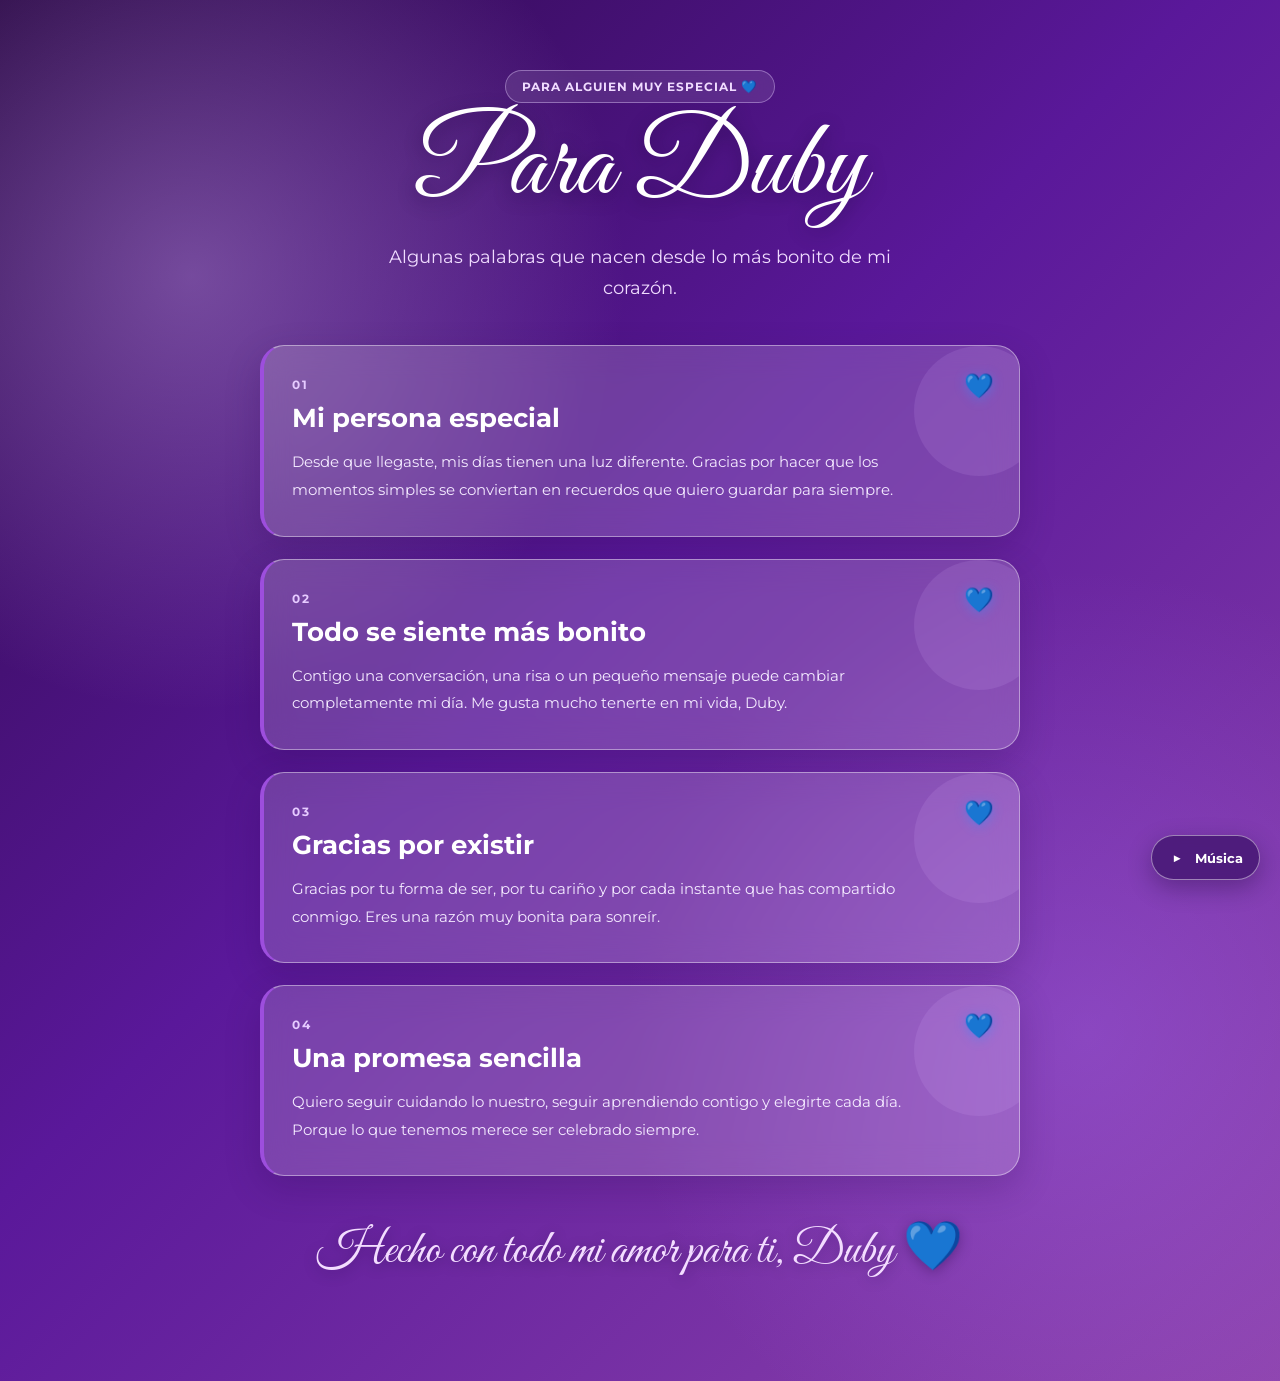
==== commit 641724e8: "Update index.html" ====
--- a/index.html
+++ b/index.html
@@ -1,1879 +1,121 @@
 <!DOCTYPE html>
-<!-- saved from url=(0069)https://www.perplexity.ai/search/a8420626-7794-4048-b14d-3e5d709eebf3 -->
-<html lang="es" data-color-scheme="dark" data-answer-font="serif" dir="ltr" class="translated-ltr" data-font-system-cjk="true"><head><meta http-equiv="Content-Type" content="text/html; charset=UTF-8"><meta name="min-version" content="1786973381000"><meta name="version" content="8bd011f"><link rel="preconnect" crossorigin="" href="https://pplx-next-static-public.perplexity.ai/"><link rel="preconnect" crossorigin="" href="https://frontend-cdn.perplexity.ai/"><link rel="preconnect" crossorigin="" href="https://r2cdn.perplexity.ai/"><link rel="preload" href="https://frontend-cdn.perplexity.ai/_agi_assets/fonts/PPLX-Sans-Beta-v2-VF.woff2" as="font" type="font/woff2" crossorigin=""><link rel="preload" href="https://frontend-cdn.perplexity.ai/_agi_assets/fonts/PPLX-Serif-Beta-v2-VF.woff2" as="font" type="font/woff2" crossorigin=""><link rel="preload" href="https://frontend-cdn.perplexity.ai/_agi_assets/fonts/FKGroteskNeue.woff2" as="font" type="font/woff2" crossorigin=""><meta name="theme-color" media="(prefers-color-scheme: light)" content="#FCFCF9"><meta name="theme-color" media="(prefers-color-scheme: dark)" content="#100E12"><script async="" src="./index_files/loader.min.js.descarga" integrity="sha384-+J75w6KWkrUy+WMMyPHLlHp10N46axBKC3r3Uhxl+1MD2W4IwsphX2r8G52BAS7N" crossorigin="anonymous"></script><link rel="icon" type="image/svg+xml" href="https://www.perplexity.ai/favicon.svg" data-default-favicon-href="/favicon.svg"><link rel="icon" type="image/png" sizes="192x192" href="https://www.perplexity.ai/favicon.png" data-default-favicon-href="/favicon.png"><link rel="apple-touch-icon" href="https://www.perplexity.ai/apple-touch-icon.png"><link rel="alternate icon" href="https://www.perplexity.ai/favicon.ico" data-default-favicon-href="/favicon.ico"><meta name="slack-app-id" content="A07NV1D07QT"><style>html:not(.todesktop){background-color:#fcfcf9}@media (prefers-color-scheme:light){html:not([data-color-scheme]){background-color:#fcfcf9}}@media (prefers-color-scheme:dark){html:not([data-color-scheme]){background-color:#100e12}}html[data-color-scheme=light]:not(.todesktop){background-color:#fcfcf9!important}html[data-color-scheme=dark]:not(.todesktop){background-color:#100e12!important}</style><script>!function(){var e=new Set(["ar","bn","el","hi","ja","kk","kn","ko","ml","mr","ru","sr","ta","te","uk","zh"]);function t(t){return e.has(t.split("-")[0])}function n(){let e=document.cookie.match(RegExp("(?:^|;\\s*)pplx.chosen-locale=([^;]*)"));return e?.[1]?decodeURIComponent(e[1]):void 0}var r="pplx.visitor-id",o="pplx.visitor-fp";function i(e){for(var t=1;t<arguments.length;t++){var n=arguments[t];for(var r in n)"__proto__"!==r&&(e[r]=n[r])}return e}var c={read:function(e){return'"'===e[0]&&(e=e.slice(1,-1)),e.replace(/(%[\dA-F]{2})+/gi,decodeURIComponent)},write:function(e){return encodeURIComponent(e).replace(/%(2[346BF]|3[AC-F]|40|5[BDE]|60|7[BCD])/g,decodeURIComponent)}};var a=function e(t,n){function r(e,r,o){if(!(typeof document>"u")){"number"==typeof(o=i({},n,o)).expires&&(o.expires=new Date(Date.now()+864e5*o.expires)),o.expires&&=o.expires.toUTCString(),e=encodeURIComponent(e).replace(/%(2[346B]|5E|60|7C)/g,decodeURIComponent).replace(/[()]/g,escape);var c="";for(var a in o)o[a]&&(c+="; "+a,!0!==o[a]&&(c+="="+o[a].split(";")[0]));return document.cookie=e+"="+t.write(r,e)+c}}return Object.create({set:r,get:function(e){if(!(typeof document>"u"||arguments.length&&!e)){for(var n=document.cookie?document.cookie.split("; "):[],r={},o=0;o<n.length;o++){var i=n[o].split("="),c=i.slice(1).join("=");try{var a=decodeURIComponent(i[0]);if(a in r||(r[a]=t.read(c,a)),e===a)break}catch{}}return e?r[e]:r}},remove:function(e,t){r(e,"",i({},t,{expires:-1}))},withAttributes:function(t){return e(this.converter,i({},this.attributes,t))},withConverter:function(t){return e(i({},this.converter,t),this.attributes)}},{attributes:{value:Object.freeze(n)},converter:{value:Object.freeze(t)}})}(c,{path:"/"});var s="/favicon.svg";function l(){try{if(typeof crypto<"u"&&"function"==typeof crypto.randomUUID)return crypto.randomUUID.call(crypto)}catch{}return function(){let e=new Uint8Array(16);try{if(typeof crypto<"u"&&"function"==typeof crypto.getRandomValues)crypto.getRandomValues.call(crypto,e);else for(let t=0;t<16;t++)e[t]=256*Math.random()>>>0}catch{for(let t=0;t<16;t++)e[t]=256*Math.random()>>>0}e[6]=15&e[6]|64,e[8]=63&e[8]|128;let t=Array.from(e,(e=>e.toString(16).padStart(2,"0"))).join("");return`${t.slice(0,8)}-${t.slice(8,12)}-${t.slice(12,16)}-${t.slice(16,20)}-${t.slice(20,32)}`}()}var u=365,p=10/1440;function d(){try{return[screen.colorDepth,navigator.hardwareConcurrency,navigator.language,navigator.deviceMemory??"",Intl.DateTimeFormat().resolvedOptions().timeZone].join("|")}catch{return null}}(function(){if(!document.documentElement.dataset.colorScheme){let e=a.get().colorScheme;e||=window.matchMedia?.("(prefers-color-scheme: dark)")?.matches?"dark":"light",document.documentElement.setAttribute("data-color-scheme",e)}})(),function(){let e=function(e){let t=e.toLowerCase();return t.includes("localhost")||t.includes("testing")||t.includes("staging")||t.endsWith(".preview.i.perplexity.ai")}(window.location.hostname),t=window.location.pathname.startsWith("/computer")?"/favicon-computer.svg":s;!e&&t===s||function(e,t){document.querySelectorAll(t).forEach((t=>{t.dataset.defaultFaviconHref||=t.getAttribute("href")??"",t.setAttribute("href",e)}))}(t,e?'link[rel~="icon"]':'link[rel~="icon"][type="image/svg+xml"]')}(),function(){try{let e=a.get(r),t=navigator.userAgent.includes("WindowsApp");if(t&&e){let e=d();null!=e&&a.get("pplx.visitor-fp")!==e&&(a.set(r,l(),{expires:u}),a.set(o,e,{expires:u}))}else if(!e&&(a.set(r,l(),{expires:u}),t)){let e=d();null!=e&&a.set(o,e,{expires:u})}}catch{}try{a.get("pplx.session-id")||a.set("pplx.session-id",l(),{expires:p})}catch{}}(),function(){try{let e=n();if(e&&t(e))return void(document.documentElement.dataset.answerFont="sans-serif");let r=localStorage.getItem("pplx.local-user-settings.answerFontStyle");if(!r)return void(document.documentElement.dataset.answerFont="serif");let o=JSON.parse(r);if("sans-serif"===o||"serif"===o)return void(document.documentElement.dataset.answerFont=o);document.documentElement.dataset.answerFont="serif"}catch{document.documentElement.dataset.answerFont="serif"}}()}()</script><title>¿Recuerdas la página que te había dicho que quería desarrollar para Duby?...</title><meta name="viewport" content="width=device-width,initial-scale=1"><link rel="canonical" href="https://www.perplexity.ai/"><meta name="description" content="Perplexity is a free AI-powered answer engine that provides accurate, trusted, and real-time answers to any question."><meta property="og:title" content="Perplexity"><meta property="og:description" content="Perplexity is a free AI-powered answer engine that provides accurate, trusted, and real-time answers to any question."><meta property="og:url" content="https://www.perplexity.ai/"><meta property="og:site_name" content="Perplexity AI"><meta property="og:image" content="https://ppl-ai-public.s3.amazonaws.com/static/img/pplx-default-preview.png"><meta property="og:type" content="website"><meta name="twitter:card" content="summary_large_image"><meta name="twitter:site" content="@perplexity_ai"><meta name="twitter:title" content="Perplexity"><meta name="twitter:description" content="Perplexity is a free AI-powered answer engine that provides accurate, trusted, and real-time answers to any question."><meta name="twitter:image" content="https://ppl-ai-public.s3.amazonaws.com/static/img/pplx-default-preview.png"><script type="module" crossorigin="" src="./index_files/index.html-D9wthehY.js.descarga"></script><link rel="modulepreload" crossorigin="" href="https://pplx-next-static-public.perplexity.ai/_spa/assets/rolldown-runtime-DNEy1VQG.js"><link rel="modulepreload" crossorigin="" href="https://pplx-next-static-public.perplexity.ai/_spa/assets/vite-B7BtjUc0.js"><link rel="modulepreload" crossorigin="" href="https://pplx-next-static-public.perplexity.ai/_spa/assets/vendors-gNxDLOjr.js"><link rel="modulepreload" crossorigin="" href="https://pplx-next-static-public.perplexity.ai/_spa/assets/pplx-icons-CzVrGhNL.js"><link rel="modulepreload" crossorigin="" href="https://pplx-next-static-public.perplexity.ai/_spa/assets/platform-core-CmL4RNdg.js"><link rel="modulepreload" crossorigin="" href="https://pplx-next-static-public.perplexity.ai/_spa/assets/aether-core-BhFewhX7.js"><link rel="modulepreload" crossorigin="" href="https://pplx-next-static-public.perplexity.ai/_spa/assets/i18n-B-gkVCv6.js"><link rel="modulepreload" crossorigin="" href="https://pplx-next-static-public.perplexity.ai/_spa/assets/lexical-C0zJ4pVT.js"><link rel="modulepreload" crossorigin="" href="https://pplx-next-static-public.perplexity.ai/_spa/assets/react-query-l1zm33y0.js"><link rel="modulepreload" crossorigin="" href="https://pplx-next-static-public.perplexity.ai/_spa/assets/pplx-stream-DSG-uNzS.js"><link rel="modulepreload" crossorigin="" href="https://pplx-next-static-public.perplexity.ai/_spa/assets/platform-components-BviCDdUD.js"><link rel="modulepreload" crossorigin="" href="https://pplx-next-static-public.perplexity.ai/_spa/assets/openfeature-DFzcWynt.js"><link rel="modulepreload" crossorigin="" href="https://pplx-next-static-public.perplexity.ai/_spa/assets/experimentation-261glWNz.js"><link rel="modulepreload" crossorigin="" href="https://pplx-next-static-public.perplexity.ai/_spa/assets/spa-metadata-Biy5dlLy.js"><link rel="modulepreload" crossorigin="" href="https://pplx-next-static-public.perplexity.ai/_spa/assets/spa-shell-D47fibxT.js"><link rel="modulepreload" crossorigin="" href="https://pplx-next-static-public.perplexity.ai/_spa/assets/sidebar-artifact-preview-DIrfpwKC.js"><link rel="modulepreload" crossorigin="" href="https://pplx-next-static-public.perplexity.ai/_spa/assets/sidebar-thread-hover-details-BDWEiBSV.js"><link rel="modulepreload" crossorigin="" href="https://pplx-next-static-public.perplexity.ai/_spa/assets/layout-sidebar-projects-CYi4DxjL.js"><link rel="modulepreload" crossorigin="" href="https://pplx-next-static-public.perplexity.ai/_spa/assets/graphql-relay-Beja55pl.js"><link rel="modulepreload" crossorigin="" href="https://pplx-next-static-public.perplexity.ai/_spa/assets/artifact-download-rLbBh5Kv.js"><link rel="modulepreload" crossorigin="" href="https://pplx-next-static-public.perplexity.ai/_spa/assets/command-palette-a_GdxByV.js"><link rel="modulepreload" crossorigin="" href="https://pplx-next-static-public.perplexity.ai/_spa/assets/layout-sidebar-Cm31idT9.js"><link rel="modulepreload" crossorigin="" href="https://pplx-next-static-public.perplexity.ai/_spa/assets/layout-aux-CdgBHhPP.js"><link rel="modulepreload" crossorigin="" href="https://pplx-next-static-public.perplexity.ai/_spa/assets/bootstrap-BCrKCSmK.js"><link rel="modulepreload" crossorigin="" href="https://pplx-next-static-public.perplexity.ai/_spa/assets/computer-command-menu-vT1zMwjL.js"><link rel="modulepreload" crossorigin="" href="https://pplx-next-static-public.perplexity.ai/_spa/assets/ask-input-workspace-folders-DruIPdFJ.js"><link rel="modulepreload" crossorigin="" href="https://pplx-next-static-public.perplexity.ai/_spa/assets/layout-banner-CjaVnYJU.js"><link rel="modulepreload" crossorigin="" href="https://pplx-next-static-public.perplexity.ai/_spa/assets/ask-input-Vq_C57HI.js"><link rel="modulepreload" crossorigin="" href="https://pplx-next-static-public.perplexity.ai/_spa/assets/home-computer-connector-launcher-BR4ZeW0i.js"><link rel="modulepreload" crossorigin="" href="https://pplx-next-static-public.perplexity.ai/_spa/assets/layout-floating-NvxEp--l.js"><link rel="modulepreload" crossorigin="" href="https://pplx-next-static-public.perplexity.ai/_spa/assets/device-typeahead-BEYoWMaF.js"><link rel="modulepreload" crossorigin="" href="https://pplx-next-static-public.perplexity.ai/_spa/assets/computer-ask-input-CT7mEcx0.js"><link rel="modulepreload" crossorigin="" href="https://pplx-next-static-public.perplexity.ai/_spa/assets/page-components-home-CcN6iSAi.js"><link rel="stylesheet" crossorigin="" href="./index_files/style-GBkErSwd.css"><meta name="pplx-server-environment" content="production"><link type="text/css" rel="stylesheet" charset="UTF-8" href="./index_files/m=el_main_css"><link rel="modulepreload" as="script" crossorigin="" href="https://pplx-next-static-public.perplexity.ai/_spa/assets/usePendingWorkflowDraftRestorer-7rNBkzsa.js"><link rel="modulepreload" as="script" crossorigin="" href="https://pplx-next-static-public.perplexity.ai/_spa/assets/pendingWorkflowDraftStore-CxsKDPGM.js"><link rel="modulepreload" as="script" crossorigin="" href="https://pplx-next-static-public.perplexity.ai/_spa/assets/SettingsModalOpener-B2Q2-dqU.js"><link rel="modulepreload" as="script" crossorigin="" href="https://pplx-next-static-public.perplexity.ai/_spa/assets/GammaPageLayout-DebWASon.js"><link rel="modulepreload" as="script" crossorigin="" href="https://pplx-next-static-public.perplexity.ai/_spa/assets/ComputerProviders-DMkDZ7L2.js"><link rel="modulepreload" as="script" crossorigin="" href="https://pplx-next-static-public.perplexity.ai/_spa/assets/useGetCreditsBalance-D7Mnsxfi.js"><link rel="modulepreload" as="script" crossorigin="" href="https://pplx-next-static-public.perplexity.ai/_spa/assets/useOpenPromotionalCreditsToast-Bpj4gfiE.js"><link rel="modulepreload" as="script" crossorigin="" href="https://pplx-next-static-public.perplexity.ai/_spa/assets/isRefundGrant-xw2PRzbn.js"><link rel="modulepreload" as="script" crossorigin="" href="https://pplx-next-static-public.perplexity.ai/_spa/assets/ComputerAssetViewerContextShared-CKMRyESh.js"><link rel="modulepreload" as="script" crossorigin="" href="https://pplx-next-static-public.perplexity.ai/_spa/assets/consts-aIC030R0.js"><link rel="modulepreload" as="script" crossorigin="" href="https://pplx-next-static-public.perplexity.ai/_spa/assets/RealtimeVoiceSideEffects-ii0X6g-E.js"><link rel="modulepreload" as="script" crossorigin="" href="https://pplx-next-static-public.perplexity.ai/_spa/assets/useOaiRealtimeSettings-C96IhqkP.js"><link rel="modulepreload" as="script" crossorigin="" href="https://pplx-next-static-public.perplexity.ai/_spa/assets/realtimeVoiceCore-BjndRhiu.js"><link rel="modulepreload" as="script" crossorigin="" href="https://pplx-next-static-public.perplexity.ai/_spa/assets/VoiceDebugLogger-BvmCcOYv.js"><link rel="modulepreload" as="script" crossorigin="" href="https://pplx-next-static-public.perplexity.ai/_spa/assets/client-VEfox-AR.js"><link rel="modulepreload" as="script" crossorigin="" href="https://pplx-next-static-public.perplexity.ai/_spa/assets/useThreadsQuery-x_zL9YPS.js"><link rel="modulepreload" as="script" crossorigin="" href="https://pplx-next-static-public.perplexity.ai/_spa/assets/answerModeExtractors-CVBi--PK.js"><link rel="modulepreload" as="script" crossorigin="" href="https://pplx-next-static-public.perplexity.ai/_spa/assets/extractors-CN2ychR4.js"><link rel="modulepreload" as="script" crossorigin="" href="https://pplx-next-static-public.perplexity.ai/_spa/assets/useShouldShowComputerSplash-BwWz5W-1.js"><link rel="modulepreload" as="script" crossorigin="" href="https://pplx-next-static-public.perplexity.ai/_spa/assets/eppo-sdk-DOAVq0jr.js"><link rel="modulepreload" as="script" crossorigin="" href="https://pplx-next-static-public.perplexity.ai/_spa/assets/ComputerUtilitiesRoutes-DcT-AC4c.js"><link rel="modulepreload" as="script" crossorigin="" href="https://pplx-next-static-public.perplexity.ai/_spa/assets/analytics-CXAo1iDM.js"><link rel="modulepreload" as="script" crossorigin="" href="https://pplx-next-static-public.perplexity.ai/_spa/assets/useCachedSkillsPageRevampVariation-CZBOAWDP.js"><link rel="modulepreload" as="script" crossorigin="" href="https://pplx-next-static-public.perplexity.ai/_spa/assets/settingsRoutes-CMFM4pbE.js"><link rel="modulepreload" as="script" crossorigin="" href="https://pplx-next-static-public.perplexity.ai/_spa/assets/ComputerUtilitiesPage-CvW2pktJ.js"><link rel="modulepreload" as="script" crossorigin="" href="https://pplx-next-static-public.perplexity.ai/_spa/assets/PageLayout-BJkr_CX-.js"><link rel="modulepreload" as="script" crossorigin="" href="https://pplx-next-static-public.perplexity.ai/_spa/assets/PageLayoutContext-UsYZ9zON.js"><link rel="modulepreload" as="script" crossorigin="" href="https://pplx-next-static-public.perplexity.ai/_spa/assets/CanonicalHeader-BX7TxSIb.js"><link rel="modulepreload" as="script" crossorigin="" href="https://pplx-next-static-public.perplexity.ai/_spa/assets/ShareCopyLinkButton-BkNR2OL7.js"><link rel="modulepreload" as="script" crossorigin="" href="https://pplx-next-static-public.perplexity.ai/_spa/assets/useCopyLink-BwFg9BOs.js"><link rel="modulepreload" as="script" crossorigin="" href="https://pplx-next-static-public.perplexity.ai/_spa/assets/copyUtils-CiCdWBUp.js"><link rel="modulepreload" as="script" crossorigin="" href="https://pplx-next-static-public.perplexity.ai/_spa/assets/SharePopoverHeader-WWVwFTj1.js"><link rel="modulepreload" as="script" crossorigin="" href="https://pplx-next-static-public.perplexity.ai/_spa/assets/ResponsiveHeader-DVJ5rEb_.js"><link rel="modulepreload" as="script" crossorigin="" href="https://pplx-next-static-public.perplexity.ai/_spa/assets/indexShared-BXhmPo_Q.js"><link rel="modulepreload" as="script" crossorigin="" href="https://pplx-next-static-public.perplexity.ai/_spa/assets/useContextPaneFocus-OmnhFotd.js"><link rel="modulepreload" as="script" crossorigin="" href="https://pplx-next-static-public.perplexity.ai/_spa/assets/claimUtils-Dj94ecGt.js"><link rel="modulepreload" as="script" crossorigin="" href="https://pplx-next-static-public.perplexity.ai/_spa/assets/useScrollBarSize-RUQn7fmO.js"><link rel="modulepreload" as="script" crossorigin="" href="https://pplx-next-static-public.perplexity.ai/_spa/assets/ComputerConnectorsPage-C8_jHBXd.js"><link rel="modulepreload" as="script" crossorigin="" href="https://pplx-next-static-public.perplexity.ai/_spa/assets/framer-motion-Cs1nY6Yc.js"><link rel="modulepreload" as="script" crossorigin="" href="https://pplx-next-static-public.perplexity.ai/_spa/assets/ToggleTip-Bv1cVGmp.js"><link rel="modulepreload" as="script" crossorigin="" href="https://pplx-next-static-public.perplexity.ai/_spa/assets/UtilitiesPageHeading-Bh0NfuI5.js"><link rel="modulepreload" as="script" crossorigin="" href="https://pplx-next-static-public.perplexity.ai/_spa/assets/OAuthConnectors-D598D6lp.js"><link rel="modulepreload" as="script" crossorigin="" href="https://pplx-next-static-public.perplexity.ai/_spa/assets/ConfirmDeleteSourceModal-DhE5bx0Y.js"><link rel="modulepreload" as="script" crossorigin="" href="https://pplx-next-static-public.perplexity.ai/_spa/assets/useConnectorDescription-Gq73vmUx.js"><link rel="modulepreload" as="script" crossorigin="" href="https://pplx-next-static-public.perplexity.ai/_spa/assets/templateSourceFieldUtils-BDTrqdNC.js"><link rel="modulepreload" as="script" crossorigin="" href="https://pplx-next-static-public.perplexity.ai/_spa/assets/PerplexityVerifiedBadge-m5uge10r.js"><link rel="modulepreload" as="script" crossorigin="" href="https://pplx-next-static-public.perplexity.ai/_spa/assets/connectorUtils-CpPSn9oO.js"><link rel="modulepreload" as="script" crossorigin="" href="https://pplx-next-static-public.perplexity.ai/_spa/assets/useConnectorAnalytics-2QTetbSv.js"><link rel="modulepreload" as="script" crossorigin="" href="https://pplx-next-static-public.perplexity.ai/_spa/assets/analytics-BNcV_Wql.js"><link rel="modulepreload" as="script" crossorigin="" href="https://pplx-next-static-public.perplexity.ai/_spa/assets/useConnectorServiceConnect-BNVmvca3.js"><link rel="modulepreload" as="script" crossorigin="" href="https://pplx-next-static-public.perplexity.ai/_spa/assets/client-CRh7rMm2.js"><link rel="modulepreload" as="script" crossorigin="" href="https://pplx-next-static-public.perplexity.ai/_spa/assets/MergeAgentHandlerProvider-CUFqvHxs.js"><link rel="modulepreload" as="script" crossorigin="" href="https://pplx-next-static-public.perplexity.ai/_spa/assets/handleOAuthCallbackMerge-CuByirhy.js"><link rel="modulepreload" as="script" crossorigin="" href="https://pplx-next-static-public.perplexity.ai/_spa/assets/capabilities-BT9BNgYi.js"><link rel="modulepreload" as="script" crossorigin="" href="https://pplx-next-static-public.perplexity.ai/_spa/assets/customSourceEdit-BA6I0RtM.js"><link rel="modulepreload" as="script" crossorigin="" href="https://pplx-next-static-public.perplexity.ai/_spa/assets/useCustomRemoteMcpsVariation-DHFhS7U4.js"><link rel="modulepreload" as="script" crossorigin="" href="https://pplx-next-static-public.perplexity.ai/_spa/assets/useDropboxPickerUpload-BcJsrFlb.js"><link rel="modulepreload" as="script" crossorigin="" href="https://pplx-next-static-public.perplexity.ai/_spa/assets/SupplementaryContextEditor-DbjdnQjJ.js"><link rel="modulepreload" as="script" crossorigin="" href="https://pplx-next-static-public.perplexity.ai/_spa/assets/Textarea-Co4tCcD7.js"><link rel="modulepreload" as="script" crossorigin="" href="https://pplx-next-static-public.perplexity.ai/_spa/assets/useSemanticLayerExists-CD2YHaOZ.js"><link rel="modulepreload" as="script" crossorigin="" href="https://pplx-next-static-public.perplexity.ai/_spa/assets/useOrgSourceAuth-DjSL-B71.js"><link rel="modulepreload" as="script" crossorigin="" href="https://pplx-next-static-public.perplexity.ai/_spa/assets/useSemanticLayerSetupStep-CKVRP3er.js"><link rel="modulepreload" as="script" crossorigin="" href="https://pplx-next-static-public.perplexity.ai/_spa/assets/remoteMcpMutations-Bdo1dz5j.js"><link rel="modulepreload" as="script" crossorigin="" href="https://pplx-next-static-public.perplexity.ai/_spa/assets/PopularLabel-Dldqltbn.js"><link rel="modulepreload" as="script" crossorigin="" href="https://pplx-next-static-public.perplexity.ai/_spa/assets/migration-BV0QXlyF.js"><link rel="modulepreload" as="script" crossorigin="" href="https://pplx-next-static-public.perplexity.ai/_spa/assets/ConnectorModalContext-C4ySTHMF.js"><link rel="modulepreload" as="script" crossorigin="" href="https://pplx-next-static-public.perplexity.ai/_spa/assets/sourceCategories-Cozuo53V.js"><link rel="modulepreload" as="script" crossorigin="" href="https://pplx-next-static-public.perplexity.ai/_spa/assets/useFilteredConnectorsV2-Del1nlZT.js"><link rel="modulepreload" as="script" crossorigin="" href="https://pplx-next-static-public.perplexity.ai/_spa/assets/sourcesToConnectors-B7d2Olju.js"><link rel="modulepreload" as="script" crossorigin="" href="https://pplx-next-static-public.perplexity.ai/_spa/assets/useHasConnectorsAccess-B-YQHDtd.js"><link rel="modulepreload" as="script" crossorigin="" href="https://pplx-next-static-public.perplexity.ai/_spa/assets/useShowFinancePortfolio-DJzKovoN.js"><link rel="modulepreload" as="script" crossorigin="" href="https://pplx-next-static-public.perplexity.ai/_spa/assets/useMcpAvailable-Cxe6oFiJ.js"><link rel="modulepreload" as="script" crossorigin="" href="https://pplx-next-static-public.perplexity.ai/_spa/assets/useIsHealthEnabled-B-wUz27w.js"><link rel="modulepreload" as="script" crossorigin="" href="https://pplx-next-static-public.perplexity.ai/_spa/assets/PageLayoutScrollBridge-C_o_J5-S.js"><link rel="modulepreload" as="script" crossorigin="" href="https://pplx-next-static-public.perplexity.ai/_spa/assets/useCometFirstRequiredSystemPermission-CZjyO1bB.js"><link rel="modulepreload" as="script" crossorigin="" href="https://pplx-next-static-public.perplexity.ai/_spa/assets/GridCarousel-CilHykts.js"><link rel="modulepreload" as="script" crossorigin="" href="https://pplx-next-static-public.perplexity.ai/_spa/assets/useBreakpoints-DNKdwku4.js"><link rel="modulepreload" as="script" crossorigin="" href="https://pplx-next-static-public.perplexity.ai/_spa/assets/sidebarLiveUpdatesManager-DUkipwCV.js"><link rel="modulepreload" as="script" crossorigin="" href="https://pplx-next-static-public.perplexity.ai/_spa/assets/sidebarRecentThreadsState-isFWtghu.js"><link rel="modulepreload" as="script" crossorigin="" href="https://pplx-next-static-public.perplexity.ai/_spa/assets/createRetainedSubscription-DmgtBENz.js"><link rel="modulepreload" as="script" crossorigin="" href="https://pplx-next-static-public.perplexity.ai/_spa/assets/singular-sdk-fNN9tgMm.js"><link rel="modulepreload" as="script" crossorigin="" href="https://pplx-next-static-public.perplexity.ai/_spa/assets/search-components-JhcwRPAa.js"><link rel="modulepreload" as="script" crossorigin="" href="https://pplx-next-static-public.perplexity.ai/_spa/assets/search-component-x2mJ2BQQ.js"><link rel="modulepreload" as="script" crossorigin="" href="https://pplx-next-static-public.perplexity.ai/_spa/assets/DigestArticleContextCard-Oe6MgsL5.js"><link rel="modulepreload" as="script" crossorigin="" href="https://pplx-next-static-public.perplexity.ai/_spa/assets/ThreadEntryContextShared-CCq9KTRR.js"><link rel="modulepreload" as="script" crossorigin="" href="https://pplx-next-static-public.perplexity.ai/_spa/assets/widgetGrouping-DNn4vL71.js"><link rel="modulepreload" as="script" crossorigin="" href="https://pplx-next-static-public.perplexity.ai/_spa/assets/automationThreadStatus-JxmP-RUH.js"><link rel="modulepreload" as="script" crossorigin="" href="https://pplx-next-static-public.perplexity.ai/_spa/assets/threadStatusSummary-BOQxkrQr.js"><link rel="modulepreload" as="script" crossorigin="" href="https://pplx-next-static-public.perplexity.ai/_spa/assets/ScheduledTaskActions-yD1aJx0C.js"><link rel="modulepreload" as="script" crossorigin="" href="https://pplx-next-static-public.perplexity.ai/_spa/assets/TriggerSourceIcon-BCihITk6.js"><link rel="modulepreload" as="script" crossorigin="" href="https://pplx-next-static-public.perplexity.ai/_spa/assets/automationTriggerIcon-DEefiRc1.js"><link rel="modulepreload" as="script" crossorigin="" href="https://pplx-next-static-public.perplexity.ai/_spa/assets/connectorTriggerSpec-mCe2ONQH.js"><link rel="modulepreload" as="script" crossorigin="" href="https://pplx-next-static-public.perplexity.ai/_spa/assets/cancelThreadCron-C9WwEM2U.js"><link rel="modulepreload" as="script" crossorigin="" href="https://pplx-next-static-public.perplexity.ai/_spa/assets/useGetThreadUsage-BbDqn5PR.js"><link rel="modulepreload" as="script" crossorigin="" href="https://pplx-next-static-public.perplexity.ai/_spa/assets/AssetExportButton-Bv7odAY7.js"><link rel="modulepreload" as="script" crossorigin="" href="https://pplx-next-static-public.perplexity.ai/_spa/assets/assetTypeGuards-BkDmz8Ro.js"><link rel="modulepreload" as="script" crossorigin="" href="https://pplx-next-static-public.perplexity.ai/_spa/assets/useDownloadableAsset-CrA_E9pX.js"><link rel="modulepreload" as="script" crossorigin="" href="https://pplx-next-static-public.perplexity.ai/_spa/assets/purify.es-CdZRhYQl.js"><link rel="modulepreload" as="script" crossorigin="" href="https://pplx-next-static-public.perplexity.ai/_spa/assets/utils-CkRkhcwX.js"><link rel="modulepreload" as="script" crossorigin="" href="https://pplx-next-static-public.perplexity.ai/_spa/assets/teammateTaskUrl-DG_ZgsSV.js"><link rel="modulepreload" as="script" crossorigin="" href="https://pplx-next-static-public.perplexity.ai/_spa/assets/analytics-BPt_l5d4.js"><link rel="modulepreload" as="script" crossorigin="" href="https://pplx-next-static-public.perplexity.ai/_spa/assets/browserDownload-DCqQ3kOr.js"><link rel="modulepreload" as="script" crossorigin="" href="https://pplx-next-static-public.perplexity.ai/_spa/assets/useVersioningChain-DN82jcPD.js"><link rel="modulepreload" as="script" crossorigin="" href="https://pplx-next-static-public.perplexity.ai/_spa/assets/versionChainBuilder-IR6sCw-I.js"><link rel="modulepreload" as="script" crossorigin="" href="https://pplx-next-static-public.perplexity.ai/_spa/assets/ClaimDerivation-CCArQ7ei.js"><link rel="modulepreload" as="script" crossorigin="" href="https://pplx-next-static-public.perplexity.ai/_spa/assets/useFinanceNativeFileViewerEnabled-HfvNb8m8.js"><link rel="modulepreload" as="script" crossorigin="" href="https://pplx-next-static-public.perplexity.ai/_spa/assets/useClaimSourceKindPresentation-CofUVYBf.js"><link rel="modulepreload" as="script" crossorigin="" href="https://pplx-next-static-public.perplexity.ai/_spa/assets/useEmojiColor-Bv1lU5f6.js"><link rel="modulepreload" as="script" crossorigin="" href="https://pplx-next-static-public.perplexity.ai/_spa/assets/client-Dp4hQKUV.js"><link rel="modulepreload" as="script" crossorigin="" href="https://pplx-next-static-public.perplexity.ai/_spa/assets/useListCustomCredentials-RNzNEqi7.js"><link rel="modulepreload" as="script" crossorigin="" href="https://pplx-next-static-public.perplexity.ai/_spa/assets/analytics-CitlfK36.js"><link rel="modulepreload" as="script" crossorigin="" href="https://pplx-next-static-public.perplexity.ai/_spa/assets/useNewsTabVariation-CuJgnziM.js"><link rel="modulepreload" as="script" crossorigin="" href="https://pplx-next-static-public.perplexity.ai/_spa/assets/inlineEditQuery-BZdeT6Tv.js"><link rel="modulepreload" as="script" crossorigin="" href="https://pplx-next-static-public.perplexity.ai/_spa/assets/useIsThreadAuthor-DxvHxnls.js"><link rel="modulepreload" as="script" crossorigin="" href="https://pplx-next-static-public.perplexity.ai/_spa/assets/useOpenMemorySearchHistoryModal-BSghsxkP.js"><link rel="modulepreload" as="script" crossorigin="" href="https://pplx-next-static-public.perplexity.ai/_spa/assets/UrlUtils-CjWvMwtY.js"><link rel="modulepreload" as="script" crossorigin="" href="https://pplx-next-static-public.perplexity.ai/_spa/assets/InContextFollowupStateProviderShared-CaECslBd.js"><link rel="modulepreload" as="script" crossorigin="" href="https://pplx-next-static-public.perplexity.ai/_spa/assets/useIsReadOnly-Dv-3mtqp.js"><link rel="modulepreload" as="script" crossorigin="" href="https://pplx-next-static-public.perplexity.ai/_spa/assets/useAutomationTriggers-CJIvNSmq.js"><link rel="modulepreload" as="script" crossorigin="" href="https://pplx-next-static-public.perplexity.ai/_spa/assets/useWorkspaceDirectory-wiJHy3s7.js"><link rel="modulepreload" as="script" crossorigin="" href="https://pplx-next-static-public.perplexity.ai/_spa/assets/scrollTo-B6Liw1tQ.js"><link rel="modulepreload" as="script" crossorigin="" href="https://pplx-next-static-public.perplexity.ai/_spa/assets/answerModeUtils-CoeVYoDE.js"><link rel="modulepreload" as="script" crossorigin="" href="https://pplx-next-static-public.perplexity.ai/_spa/assets/DigestArticleQueryDisplayMetadata-CZkFbZL6.js"><link rel="modulepreload" as="script" crossorigin="" href="https://pplx-next-static-public.perplexity.ai/_spa/assets/scheduledThreadUtils-BkWkrOp1.js"><link rel="modulepreload" as="script" crossorigin="" href="https://pplx-next-static-public.perplexity.ai/_spa/assets/threadEntryIndexUtils-TwZFaGws.js"><link rel="modulepreload" as="script" crossorigin="" href="https://pplx-next-static-public.perplexity.ai/_spa/assets/ContextPaneSection-B5Yfwvv5.js"><link rel="modulepreload" as="script" crossorigin="" href="https://pplx-next-static-public.perplexity.ai/_spa/assets/ChatBubble-DVAsRSpu.js"><link rel="modulepreload" as="script" crossorigin="" href="https://pplx-next-static-public.perplexity.ai/_spa/assets/UserMentionLink-VO1Dq1LO.js"><link rel="modulepreload" as="script" crossorigin="" href="https://pplx-next-static-public.perplexity.ai/_spa/assets/MarkdownRenderer-D1p-WCQ6.js"><link rel="modulepreload" as="script" crossorigin="" href="https://pplx-next-static-public.perplexity.ai/_spa/assets/adapter-CZVhSDVP.js"><link rel="modulepreload" as="script" crossorigin="" href="https://pplx-next-static-public.perplexity.ai/_spa/assets/ToggleGroup-ypSzfLab.js"><link rel="modulepreload" as="script" crossorigin="" href="https://pplx-next-static-public.perplexity.ai/_spa/assets/consts-C0ylLVSC.js"><link rel="modulepreload" as="script" crossorigin="" href="https://pplx-next-static-public.perplexity.ai/_spa/assets/supportedLanguages-CNxWU0QU.js"><link rel="modulepreload" as="script" crossorigin="" href="https://pplx-next-static-public.perplexity.ai/_spa/assets/react-code-blocks.esm-DxBXkEt7.js"><link rel="modulepreload" as="script" crossorigin="" href="https://pplx-next-static-public.perplexity.ai/_spa/assets/sourceBadgeShared-DC9irCOi.js"><link rel="modulepreload" as="script" crossorigin="" href="https://pplx-next-static-public.perplexity.ai/_spa/assets/CitationPopover-eJ-k1eU6.js"><link rel="modulepreload" as="script" crossorigin="" href="https://pplx-next-static-public.perplexity.ai/_spa/assets/CitationHoverCard-eaCddC3x.js"><link rel="modulepreload" as="script" crossorigin="" href="https://pplx-next-static-public.perplexity.ai/_spa/assets/CitationContent-DR_PvLod.js"><link rel="modulepreload" as="script" crossorigin="" href="https://pplx-next-static-public.perplexity.ai/_spa/assets/branded-sources-Bb-C77D3.js"><link rel="modulepreload" as="script" crossorigin="" href="https://pplx-next-static-public.perplexity.ai/_spa/assets/WebSourceBadge-B18NsPIp.js"><link rel="modulepreload" as="script" crossorigin="" href="https://pplx-next-static-public.perplexity.ai/_spa/assets/TrustIndicator-WjAmCXoW.js"><link rel="modulepreload" as="script" crossorigin="" href="https://pplx-next-static-public.perplexity.ai/_spa/assets/CitationDomain-DaQr_yyz.js"><link rel="modulepreload" as="script" crossorigin="" href="https://pplx-next-static-public.perplexity.ai/_spa/assets/CitationFavicon-DZN0pXk9.js"><link rel="modulepreload" as="script" crossorigin="" href="https://pplx-next-static-public.perplexity.ai/_spa/assets/LinkShared-DlFFyhib.js"><link rel="modulepreload" as="script" crossorigin="" href="https://pplx-next-static-public.perplexity.ai/_spa/assets/CitationBubble-DGhSPc-V.js"><link rel="modulepreload" as="script" crossorigin="" href="https://pplx-next-static-public.perplexity.ai/_spa/assets/CitationDomainBubble-BAusr7kF.js"><link rel="modulepreload" as="script" crossorigin="" href="https://pplx-next-static-public.perplexity.ai/_spa/assets/DateTimeUtils-CmIKEX2a.js"><link rel="modulepreload" as="script" crossorigin="" href="https://pplx-next-static-public.perplexity.ai/_spa/assets/GroupedCitationContent-EfuEshlc.js"><link rel="modulepreload" as="script" crossorigin="" href="https://pplx-next-static-public.perplexity.ai/_spa/assets/CitationPile-BNa-nN_c.js"><link rel="modulepreload" as="script" crossorigin="" href="https://pplx-next-static-public.perplexity.ai/_spa/assets/CitationUpdatedAt-_hm2SYf1.js"><link rel="modulepreload" as="script" crossorigin="" href="https://pplx-next-static-public.perplexity.ai/_spa/assets/CitationUpdatedAtShared-C39JlZXW.js"><link rel="modulepreload" as="script" crossorigin="" href="https://pplx-next-static-public.perplexity.ai/_spa/assets/InlineCitationCaption-Dlcmhd_Z.js"><link rel="modulepreload" as="script" crossorigin="" href="https://pplx-next-static-public.perplexity.ai/_spa/assets/TableExport-B_zUD-qj.js"><link rel="modulepreload" as="script" crossorigin="" href="https://pplx-next-static-public.perplexity.ai/_spa/assets/WebResultHelper-BMgfr-1j.js"><link rel="modulepreload" as="script" crossorigin="" href="https://pplx-next-static-public.perplexity.ai/_spa/assets/UTCDate-2LPrS1bw.js"><link rel="modulepreload" as="script" crossorigin="" href="https://pplx-next-static-public.perplexity.ai/_spa/assets/useFocusIntoView-DNpotv-w.js"><link rel="modulepreload" as="script" crossorigin="" href="https://pplx-next-static-public.perplexity.ai/_spa/assets/useTrackContextPaneEvent-DKnwfE13.js"><link rel="modulepreload" as="script" crossorigin="" href="https://pplx-next-static-public.perplexity.ai/_spa/assets/SearchPageProviderShared-ChbowekX.js"><link rel="modulepreload" as="script" crossorigin="" href="https://pplx-next-static-public.perplexity.ai/_spa/assets/ThreadAnswerModesProviderShared-DVZ5H2RU.js"><link rel="modulepreload" as="script" crossorigin="" href="https://pplx-next-static-public.perplexity.ai/_spa/assets/ThreadScrollProviderShared-B-7UGAFk.js"><link rel="modulepreload" as="script" crossorigin="" href="https://pplx-next-static-public.perplexity.ai/_spa/assets/LinkCard-dXzlftZz.js"><link rel="modulepreload" as="script" crossorigin="" href="https://pplx-next-static-public.perplexity.ai/_spa/assets/ThreadEntries-BlnQ5vJv.js"><link rel="modulepreload" as="script" crossorigin="" href="https://pplx-next-static-public.perplexity.ai/_spa/assets/Cursor-CSQi1XyP.js"><link rel="modulepreload" as="script" crossorigin="" href="https://pplx-next-static-public.perplexity.ai/_spa/assets/dist-hNuo9Utt.js"><link rel="modulepreload" as="script" crossorigin="" href="https://pplx-next-static-public.perplexity.ai/_spa/assets/CodeUnifiedDiff.utils-DKOW_4Tc.js"><link rel="modulepreload" as="script" crossorigin="" href="https://pplx-next-static-public.perplexity.ai/_spa/assets/usage-analytics-Bl817TaF.js"><link rel="modulepreload" as="script" crossorigin="" href="https://pplx-next-static-public.perplexity.ai/_spa/assets/ConnectorTriggerBuilder-BtS9r0Mk.js"><link rel="modulepreload" as="script" crossorigin="" href="https://pplx-next-static-public.perplexity.ai/_spa/assets/ChipInput-D6bo3cZ_.js"><link rel="modulepreload" as="script" crossorigin="" href="https://pplx-next-static-public.perplexity.ai/_spa/assets/floating-ui.react-DBimOFkO.js"><link rel="modulepreload" as="script" crossorigin="" href="https://pplx-next-static-public.perplexity.ai/_spa/assets/ComboBox-BkjTVENF.js"><link rel="modulepreload" as="script" crossorigin="" href="https://pplx-next-static-public.perplexity.ai/_spa/assets/useAutomationConfiguration-CFOpup5k.js"><link rel="modulepreload" as="script" crossorigin="" href="https://pplx-next-static-public.perplexity.ai/_spa/assets/AutomationNotificationConfiguration-CRzKx0J1.js"><link rel="modulepreload" as="script" crossorigin="" href="https://pplx-next-static-public.perplexity.ai/_spa/assets/ProjectSelector-B01zeok3.js"><link rel="modulepreload" as="script" crossorigin="" href="https://pplx-next-static-public.perplexity.ai/_spa/assets/LoadMoreSentinel-Bpx7-4iP.js"><link rel="modulepreload" as="script" crossorigin="" href="https://pplx-next-static-public.perplexity.ai/_spa/assets/usePriceAlertMutations-CNC4rJyx.js"><link rel="modulepreload" as="script" crossorigin="" href="https://pplx-next-static-public.perplexity.ai/_spa/assets/formatCurrency-ByM36Z5Z.js"><link rel="modulepreload" as="script" crossorigin="" href="https://pplx-next-static-public.perplexity.ai/_spa/assets/deleteUserTask-oOA6vx6O.js"><link rel="modulepreload" as="script" crossorigin="" href="https://pplx-next-static-public.perplexity.ai/_spa/assets/LogoIcon-BHrm5bQc.js"><link rel="modulepreload" as="script" crossorigin="" href="https://pplx-next-static-public.perplexity.ai/_spa/assets/ResizableInput-BBPJQUb3.js"><link rel="modulepreload" as="script" crossorigin="" href="https://pplx-next-static-public.perplexity.ai/_spa/assets/react-textarea-autosize.browser.esm-wtstzlqM.js"><link rel="modulepreload" as="script" crossorigin="" href="https://pplx-next-static-public.perplexity.ai/_spa/assets/extends-BL_XqJrZ.js"><link rel="modulepreload" as="script" crossorigin="" href="https://pplx-next-static-public.perplexity.ai/_spa/assets/useScheduledTaskMutations-BaJCJyPS.js"><link rel="modulepreload" as="script" crossorigin="" href="https://pplx-next-static-public.perplexity.ai/_spa/assets/SearchModelMenuItems-B0RKWXoG.js"><link rel="modulepreload" as="script" crossorigin="" href="https://pplx-next-static-public.perplexity.ai/_spa/assets/useOpenrouterSelectorVariation-Ho5y9nC5.js"><link rel="modulepreload" as="script" crossorigin="" href="https://pplx-next-static-public.perplexity.ai/_spa/assets/useOrganizationModelPreferences-BM5VOVRg.js"><link rel="modulepreload" as="script" crossorigin="" href="https://pplx-next-static-public.perplexity.ai/_spa/assets/DateInput-BWapa4vA.js"><link rel="modulepreload" as="script" crossorigin="" href="https://pplx-next-static-public.perplexity.ai/_spa/assets/Calendar-IvEiSG0s.js"><link rel="modulepreload" as="script" crossorigin="" href="https://pplx-next-static-public.perplexity.ai/_spa/assets/TimeInput-CfzuxWJ5.js"><link rel="modulepreload" as="script" crossorigin="" href="https://pplx-next-static-public.perplexity.ai/_spa/assets/AnimateHeight-ChOm6PYy.js"><link rel="modulepreload" as="script" crossorigin="" href="https://pplx-next-static-public.perplexity.ai/_spa/assets/easing-FfVNgZQ4.js"><link rel="modulepreload" as="script" crossorigin="" href="https://pplx-next-static-public.perplexity.ai/_spa/assets/cubic-bezier-Bc0yZkFN.js"><link rel="modulepreload" as="script" crossorigin="" href="https://pplx-next-static-public.perplexity.ai/_spa/assets/CalendarEventLarge-BDnVRxeQ.js"><link rel="modulepreload" as="script" crossorigin="" href="https://pplx-next-static-public.perplexity.ai/_spa/assets/calendarRecurrenceUtils-DvAERR5p.js"><link rel="modulepreload" as="script" crossorigin="" href="https://pplx-next-static-public.perplexity.ai/_spa/assets/emailUtils-B0-DUr4N.js"><link rel="modulepreload" as="script" crossorigin="" href="https://pplx-next-static-public.perplexity.ai/_spa/assets/CanonicalCard-XZTENadL.js"><link rel="modulepreload" as="script" crossorigin="" href="https://pplx-next-static-public.perplexity.ai/_spa/assets/assistant-DQFLnGYz.js"><link rel="modulepreload" as="script" crossorigin="" href="https://pplx-next-static-public.perplexity.ai/_spa/assets/CalendarEventDetails-DvOJ1Pea.js"><link rel="modulepreload" as="script" crossorigin="" href="https://pplx-next-static-public.perplexity.ai/_spa/assets/Select-CSoBwPGN.js"><link rel="modulepreload" as="script" crossorigin="" href="https://pplx-next-static-public.perplexity.ai/_spa/assets/analytics-E-lYVQfX.js"><link rel="modulepreload" as="script" crossorigin="" href="https://pplx-next-static-public.perplexity.ai/_spa/assets/getQuote-DXuO9OGO.js"><link rel="modulepreload" as="script" crossorigin="" href="https://pplx-next-static-public.perplexity.ai/_spa/assets/ArticleSmallCitationPile-CcN5l3nT.js"><link rel="modulepreload" as="script" crossorigin="" href="https://pplx-next-static-public.perplexity.ai/_spa/assets/FeedbackFooterInput-BCMFK8Jg.js"><link rel="modulepreload" as="script" crossorigin="" href="https://pplx-next-static-public.perplexity.ai/_spa/assets/useAttentionGlow-Cy_BS_6F.js"><link rel="modulepreload" as="script" crossorigin="" href="https://pplx-next-static-public.perplexity.ai/_spa/assets/SeeMore-DGcWpgNZ.js"><link rel="modulepreload" as="script" crossorigin="" href="https://pplx-next-static-public.perplexity.ai/_spa/assets/useTrackCitationClickEvents-vBO5jAwk.js"><link rel="modulepreload" as="script" crossorigin="" href="https://pplx-next-static-public.perplexity.ai/_spa/assets/useTruncation-NfB_iMEg.js"><link rel="modulepreload" as="script" crossorigin="" href="https://pplx-next-static-public.perplexity.ai/_spa/assets/OptionCards-CCV2Ec6F.js"><link rel="modulepreload" as="script" crossorigin="" href="https://pplx-next-static-public.perplexity.ai/_spa/assets/MarkSpinner-BgQTSWUA.js"><link rel="modulepreload" as="script" crossorigin="" href="https://pplx-next-static-public.perplexity.ai/_spa/assets/useCitationClickHandler-B2EcdgA-.js"><link rel="modulepreload" as="script" crossorigin="" href="https://pplx-next-static-public.perplexity.ai/_spa/assets/MarkdownResponse-LOygYpGT.js"><link rel="modulepreload" as="script" crossorigin="" href="https://pplx-next-static-public.perplexity.ai/_spa/assets/MarkdownStreamer-ZBKDKIGK.js"><link rel="modulepreload" as="script" crossorigin="" href="https://pplx-next-static-public.perplexity.ai/_spa/assets/VisualizationIframeRenderer-Cd936LYY.js"><link rel="modulepreload" as="script" crossorigin="" href="https://pplx-next-static-public.perplexity.ai/_spa/assets/papaparse.min-BUu0SQq5.js"><link rel="modulepreload" as="script" crossorigin="" href="https://pplx-next-static-public.perplexity.ai/_spa/assets/AssetPinButton-B5HeUjl5.js"><link rel="modulepreload" as="script" crossorigin="" href="https://pplx-next-static-public.perplexity.ai/_spa/assets/usePinnedFilesQuery-BtFcGGR4.js"><link rel="modulepreload" as="script" crossorigin="" href="https://pplx-next-static-public.perplexity.ai/_spa/assets/useRequestMoreCreditsMutation-CNQVm_yK.js"><link rel="modulepreload" as="script" crossorigin="" href="https://pplx-next-static-public.perplexity.ai/_spa/assets/assetCapabilities-sKT0m1h-.js"><link rel="modulepreload" as="script" crossorigin="" href="https://pplx-next-static-public.perplexity.ai/_spa/assets/client-Dm16ktsl.js"><link rel="modulepreload" as="script" crossorigin="" href="https://pplx-next-static-public.perplexity.ai/_spa/assets/composer-sdk-D5NyoLYA.js"><link rel="modulepreload" as="script" crossorigin="" href="https://pplx-next-static-public.perplexity.ai/_spa/assets/VideoModePreview-BeDHYF92.js"><link rel="modulepreload" as="script" crossorigin="" href="https://pplx-next-static-public.perplexity.ai/_spa/assets/analytics-Dj3nhiLF.js"><link rel="modulepreload" as="script" crossorigin="" href="https://pplx-next-static-public.perplexity.ai/_spa/assets/ImageGenerationUtils-D22c5n5J.js"><link rel="modulepreload" as="script" crossorigin="" href="https://pplx-next-static-public.perplexity.ai/_spa/assets/useFailedImagesStore-Bbnek_wd.js"><link rel="modulepreload" as="script" crossorigin="" href="https://pplx-next-static-public.perplexity.ai/_spa/assets/imageAltText-CMTD1EMI.js"><link rel="modulepreload" as="script" crossorigin="" href="https://pplx-next-static-public.perplexity.ai/_spa/assets/VideoDurationBadge-DhfxD_io.js"><link rel="modulepreload" as="script" crossorigin="" href="https://pplx-next-static-public.perplexity.ai/_spa/assets/analytics-05GPy9K3.js"><link rel="modulepreload" as="script" crossorigin="" href="https://pplx-next-static-public.perplexity.ai/_spa/assets/Panel-DXLJff-f.js"><link rel="modulepreload" as="script" crossorigin="" href="https://pplx-next-static-public.perplexity.ai/_spa/assets/DropDownMenu-COh_KLGX.js"><link rel="modulepreload" as="script" crossorigin="" href="https://pplx-next-static-public.perplexity.ai/_spa/assets/analytics-CpkGumg_.js"><link rel="modulepreload" as="script" crossorigin="" href="https://pplx-next-static-public.perplexity.ai/_spa/assets/useGateSearchModelSelectionForRewrite-Df9l22dp.js"><link rel="modulepreload" as="script" crossorigin="" href="https://pplx-next-static-public.perplexity.ai/_spa/assets/useExport-rSqOMKvk.js"><link rel="modulepreload" as="script" crossorigin="" href="https://pplx-next-static-public.perplexity.ai/_spa/assets/useUpdateThreadAccess-BLQlpbXS.js"><link rel="modulepreload" as="script" crossorigin="" href="https://pplx-next-static-public.perplexity.ai/_spa/assets/useSetThreadAccess-jUNATF9b.js"><link rel="modulepreload" as="script" crossorigin="" href="https://pplx-next-static-public.perplexity.ai/_spa/assets/AccessLevelHelpers-X_9-EMTy.js"><link rel="modulepreload" as="script" crossorigin="" href="https://pplx-next-static-public.perplexity.ai/_spa/assets/getThreadMembers-CZ_G95mb.js"><link rel="modulepreload" as="script" crossorigin="" href="https://pplx-next-static-public.perplexity.ai/_spa/assets/useOrganizationSharingSuggestions-u3H7IKkr.js"><link rel="modulepreload" as="script" crossorigin="" href="https://pplx-next-static-public.perplexity.ai/_spa/assets/useOrganizationMembers-Crv2wZZC.js"><link rel="modulepreload" as="script" crossorigin="" href="https://pplx-next-static-public.perplexity.ai/_spa/assets/ShareGeneralAccess-DbqpyfMc.js"><link rel="modulepreload" as="script" crossorigin="" href="https://pplx-next-static-public.perplexity.ai/_spa/assets/RadioGroup-DeKPU8q1.js"><link rel="modulepreload" as="script" crossorigin="" href="https://pplx-next-static-public.perplexity.ai/_spa/assets/ShareButton-BVVBxjwy.js"><link rel="modulepreload" as="script" crossorigin="" href="https://pplx-next-static-public.perplexity.ai/_spa/assets/useShareCopyLinkFollowup-BCDMSJsi.js"><link rel="modulepreload" as="script" crossorigin="" href="https://pplx-next-static-public.perplexity.ai/_spa/assets/isMember-hGjejhv-.js"><link rel="modulepreload" as="script" crossorigin="" href="https://pplx-next-static-public.perplexity.ai/_spa/assets/useSharePopoverDeeplinkOpen-J2Sr2bND.js"><link rel="modulepreload" as="script" crossorigin="" href="https://pplx-next-static-public.perplexity.ai/_spa/assets/threadSharingAdapters-CFayh5Lp.js"><link rel="modulepreload" as="script" crossorigin="" href="https://pplx-next-static-public.perplexity.ai/_spa/assets/useAsiUbbConsumerPlanConfigVariation-D8uXRiC9.js"><link rel="modulepreload" as="script" crossorigin="" href="https://pplx-next-static-public.perplexity.ai/_spa/assets/useComputerRqAutoSubmitEnabled-B94CEFIV.js"><link rel="modulepreload" as="script" crossorigin="" href="https://pplx-next-static-public.perplexity.ai/_spa/assets/useWebMermaidInMarkdownVariation-B-kbjir1.js"><link rel="modulepreload" as="script" crossorigin="" href="https://pplx-next-static-public.perplexity.ai/_spa/assets/ThreadInput-f3KcS257.js"><link rel="modulepreload" as="script" crossorigin="" href="https://pplx-next-static-public.perplexity.ai/_spa/assets/ScrollFadeContainer-FP3dFoFU.js"><link rel="modulepreload" as="script" crossorigin="" href="https://pplx-next-static-public.perplexity.ai/_spa/assets/verifyHealthConnectionStatus-Deh5khp7.js"><link rel="modulepreload" as="script" crossorigin="" href="https://pplx-next-static-public.perplexity.ai/_spa/assets/client-BDfwZcaV.js"><link rel="modulepreload" as="script" crossorigin="" href="https://pplx-next-static-public.perplexity.ai/_spa/assets/useDownloadFile-CRVEIJuS.js"><link rel="modulepreload" as="script" crossorigin="" href="https://pplx-next-static-public.perplexity.ai/_spa/assets/ThreadEntryPanel-CFsTFe-M.js"><link rel="modulepreload" as="script" crossorigin="" href="https://pplx-next-static-public.perplexity.ai/_spa/assets/trendingLayoutUtils-CqimhYpj.js"><link rel="modulepreload" as="script" crossorigin="" href="https://pplx-next-static-public.perplexity.ai/_spa/assets/usePageVisibility-QZT-0ZNW.js"><link rel="modulepreload" as="script" crossorigin="" href="https://pplx-next-static-public.perplexity.ai/_spa/assets/useInViewEffect-4K322Yg_.js"><link rel="modulepreload" as="script" crossorigin="" href="https://pplx-next-static-public.perplexity.ai/_spa/assets/TeammateSessionWorkersContextShared-BnY6nYMJ.js"><link rel="modulepreload" as="script" crossorigin="" href="https://pplx-next-static-public.perplexity.ai/_spa/assets/teammateWorkerModel-BLErqK-n.js"><link rel="modulepreload" as="script" crossorigin="" href="https://pplx-next-static-public.perplexity.ai/_spa/assets/OnboardingCardsGrid-JEZXtZGF.js"><link rel="modulepreload" as="script" crossorigin="" href="https://pplx-next-static-public.perplexity.ai/_spa/assets/Workflow-713UMNhg.js"><link rel="modulepreload" as="script" crossorigin="" href="https://pplx-next-static-public.perplexity.ai/_spa/assets/useUploadFiles-DoeKVSzy.js"><link rel="modulepreload" as="script" crossorigin="" href="https://pplx-next-static-public.perplexity.ai/_spa/assets/copyContent-CoO3pmWS.js"><link rel="modulepreload" as="script" crossorigin="" href="https://pplx-next-static-public.perplexity.ai/_spa/assets/ThreadModes-BlosxfJe.js"><link rel="modulepreload" as="script" crossorigin="" href="https://pplx-next-static-public.perplexity.ai/_spa/assets/useAssetCapabilities-BdGzeBSM.js"><link rel="modulepreload" as="script" crossorigin="" href="https://pplx-next-static-public.perplexity.ai/_spa/assets/EntityGroupProvider-pACrn3Zf.js"><link rel="modulepreload" as="script" crossorigin="" href="https://pplx-next-static-public.perplexity.ai/_spa/assets/useSwapThreadCollection-BLEED-Da.js"><link rel="modulepreload" as="script" crossorigin="" href="https://pplx-next-static-public.perplexity.ai/_spa/assets/useCollectionsQuery-CgEiL7SK.js"><link rel="modulepreload" as="script" crossorigin="" href="https://pplx-next-static-public.perplexity.ai/_spa/assets/useSerpTabsData-CYAgHuEL.js"><link rel="modulepreload" as="script" crossorigin="" href="https://pplx-next-static-public.perplexity.ai/_spa/assets/EditableThreadTitle-C-UhNSnv.js"><link rel="modulepreload" as="script" crossorigin="" href="https://pplx-next-static-public.perplexity.ai/_spa/assets/TruncatedContent-DRm3iHzj.js"><link rel="modulepreload" as="script" crossorigin="" href="https://pplx-next-static-public.perplexity.ai/_spa/assets/PlacesModeLoader-C4NX5yHa.js"><link rel="modulepreload" as="script" crossorigin="" href="https://pplx-next-static-public.perplexity.ai/_spa/assets/ResultsLabel-D7aEE_0p.js"><link rel="modulepreload" as="script" crossorigin="" href="https://pplx-next-static-public.perplexity.ai/_spa/assets/utilityKeys-denxkx0P.js"><link rel="modulepreload" as="script" crossorigin="" href="https://pplx-next-static-public.perplexity.ai/_spa/assets/removeThreadExpiry-CJieUfHw.js"><link rel="modulepreload" as="script" crossorigin="" href="https://pplx-next-static-public.perplexity.ai/_spa/assets/ShoppingModeLoader-BEUagrmC.js"><link rel="modulepreload" as="script" crossorigin="" href="https://pplx-next-static-public.perplexity.ai/_spa/assets/useTrackWidgetMetrics-DhRV8-t6.js"><link rel="modulepreload" as="script" crossorigin="" href="https://pplx-next-static-public.perplexity.ai/_spa/assets/motion-KWrPHTa2.js"><link rel="modulepreload" as="script" crossorigin="" href="https://pplx-next-static-public.perplexity.ai/_spa/assets/useThreadIndexVariation-D--a6z30.js"><link rel="modulepreload" as="script" crossorigin="" href="https://pplx-next-static-public.perplexity.ai/_spa/assets/SpacePill-BUC6X3MU.js"><link rel="modulepreload" as="script" crossorigin="" href="https://pplx-next-static-public.perplexity.ai/_spa/assets/threadMetadata-BX8Verko.js"><link rel="modulepreload" as="script" crossorigin="" href="https://pplx-next-static-public.perplexity.ai/_spa/assets/ThreadOverflowDropdown-BBBdhjsd.js"><link rel="modulepreload" as="script" crossorigin="" href="https://pplx-next-static-public.perplexity.ai/_spa/assets/ThreadsList-DqCf-K3c.js"><link rel="modulepreload" as="script" crossorigin="" href="https://pplx-next-static-public.perplexity.ai/_spa/assets/canShareThreadsToSpace-DgYQONi0.js"><link rel="modulepreload" as="script" crossorigin="" href="https://pplx-next-static-public.perplexity.ai/_spa/assets/ModalUpsellSlot-xO_1aCdK.js"><link rel="modulepreload" as="script" crossorigin="" href="https://pplx-next-static-public.perplexity.ai/_spa/assets/SearchModelMenu-BjOjq7h0.js"><link rel="modulepreload" as="script" crossorigin="" href="https://pplx-next-static-public.perplexity.ai/_spa/assets/InputPillBanner-Drrd8IsW.js"><link rel="modulepreload" as="script" crossorigin="" href="https://pplx-next-static-public.perplexity.ai/_spa/assets/getUpsellIconComponent-BR1obpvV.js"><link rel="modulepreload" as="script" crossorigin="" href="https://pplx-next-static-public.perplexity.ai/_spa/assets/core-DLn7PWU2.js"><link rel="modulepreload" as="script" crossorigin="" href="https://pplx-next-static-public.perplexity.ai/_spa/assets/clike-D3bES0VD.js"><link rel="modulepreload" as="script" crossorigin="" href="https://pplx-next-static-public.perplexity.ai/_spa/assets/css-C-tiPEkh.js"><link rel="modulepreload" as="script" crossorigin="" href="https://pplx-next-static-public.perplexity.ai/_spa/assets/javascript-CdSIaXCp.js"><link rel="modulepreload" as="script" crossorigin="" href="https://pplx-next-static-public.perplexity.ai/_spa/assets/markup-sVxFPwuZ.js"><link rel="modulepreload" as="script" crossorigin="" href="https://pplx-next-static-public.perplexity.ai/_spa/assets/bash-CJJiSGvF.js"><link rel="modulepreload" as="script" crossorigin="" href="https://pplx-next-static-public.perplexity.ai/_spa/assets/jsx-osd6G6jS.js"><link rel="modulepreload" as="script" crossorigin="" href="https://pplx-next-static-public.perplexity.ai/_spa/assets/livemarkComponents-Dzh2o8Ol.js"><link rel="modulepreload" as="script" crossorigin="" href="https://pplx-next-static-public.perplexity.ai/_spa/assets/FinanceMover-BOlXvzkO.js"><link rel="modulepreload" as="script" crossorigin="" href="https://pplx-next-static-public.perplexity.ai/_spa/assets/FinanceAssetLogo-CCJdAlr0.js"><link rel="modulepreload" as="script" crossorigin="" href="https://pplx-next-static-public.perplexity.ai/_spa/assets/FinancePriceChange-D_8EMWAh.js"><link rel="modulepreload" as="script" crossorigin="" href="https://pplx-next-static-public.perplexity.ai/_spa/assets/FinanceNumberFlow-BcPGSu8x.js"><link rel="modulepreload" as="script" crossorigin="" href="https://pplx-next-static-public.perplexity.ai/_spa/assets/FinanceSymbolExchange-CjCkJaOd.js"><link rel="modulepreload" as="script" crossorigin="" href="https://pplx-next-static-public.perplexity.ai/_spa/assets/CanonicalLinkShared-Dn1lM9sb.js"><link rel="modulepreload" as="script" crossorigin="" href="https://pplx-next-static-public.perplexity.ai/_spa/assets/finance-BuEZzG2D.js"><link rel="modulepreload" as="script" crossorigin="" href="https://pplx-next-static-public.perplexity.ai/_spa/assets/ClaimDerivation-DlRbLFXL.js"><link rel="modulepreload" as="script" crossorigin="" href="https://pplx-next-static-public.perplexity.ai/_spa/assets/MarkdownSessionLink-Bsg4H7Hu.js"><link rel="modulepreload" as="script" crossorigin="" href="https://pplx-next-static-public.perplexity.ai/_spa/assets/MarkdownResponseSectionContextShared-CG6GvbbN.js"><link rel="modulepreload" as="script" crossorigin="" href="https://pplx-next-static-public.perplexity.ai/_spa/assets/MarkdownThreadLink-CLJNNIuX.js"><link rel="modulepreload" as="script" crossorigin="" href="https://pplx-next-static-public.perplexity.ai/_spa/assets/constants-f_QPH0D4.js"><link rel="modulepreload" as="script" crossorigin="" href="https://pplx-next-static-public.perplexity.ai/_spa/assets/client-BFzg-UD4.js"><link rel="modulepreload" as="script" crossorigin="" href="https://pplx-next-static-public.perplexity.ai/_spa/assets/handleProUpgrade-5QbKDW9u.js"><link rel="modulepreload" as="script" crossorigin="" href="https://pplx-next-static-public.perplexity.ai/_spa/assets/PricingTableModal-DzUJeMDz.js"><link rel="modulepreload" as="script" crossorigin="" href="https://pplx-next-static-public.perplexity.ai/_spa/assets/CombinedPaywall-D5e-m9c-.js"><link rel="modulepreload" as="script" crossorigin="" href="https://pplx-next-static-public.perplexity.ai/_spa/assets/getCustomerPortal-SYVlifHY.js"><link rel="modulepreload" as="script" crossorigin="" href="https://pplx-next-static-public.perplexity.ai/_spa/assets/useGetPrices-DLf0fzuE.js"><link rel="modulepreload" as="script" crossorigin="" href="https://pplx-next-static-public.perplexity.ai/_spa/assets/useCancelDowngrade-COlwpDYF.js"><link rel="modulepreload" as="script" crossorigin="" href="https://pplx-next-static-public.perplexity.ai/_spa/assets/useGetSubscriptionChanges-eAnUXDcl.js"><link rel="modulepreload" as="script" crossorigin="" href="https://pplx-next-static-public.perplexity.ai/_spa/assets/useUserPreviousSubscriptionQuery-B_2klndq.js"><link rel="modulepreload" as="script" crossorigin="" href="https://pplx-next-static-public.perplexity.ai/_spa/assets/FormattedModels-Yjis-E1t.js"><link rel="modulepreload" as="script" crossorigin="" href="https://pplx-next-static-public.perplexity.ai/_spa/assets/PricingPlanFeaturesSkeleton-kGT5eYBf.js"><link rel="modulepreload" as="script" crossorigin="" href="https://pplx-next-static-public.perplexity.ai/_spa/assets/tierContentShared-fCrzpEUD.js"><link rel="modulepreload" as="script" crossorigin="" href="https://pplx-next-static-public.perplexity.ai/_spa/assets/USDSpan-CDf-GXip.js"><link rel="modulepreload" as="script" crossorigin="" href="https://pplx-next-static-public.perplexity.ai/_spa/assets/tierContent-CHUEyuye.js"><link rel="modulepreload" as="script" crossorigin="" href="https://pplx-next-static-public.perplexity.ai/_spa/assets/useEnterpriseProFeatures-CT0ov6sX.js"><link rel="modulepreload" as="script" crossorigin="" href="https://pplx-next-static-public.perplexity.ai/_spa/assets/usePlanCreditBonus-BGCbVhBm.js"><link rel="modulepreload" as="script" crossorigin="" href="https://pplx-next-static-public.perplexity.ai/_spa/assets/format-ByPpwrud.js"><link rel="modulepreload" as="script" crossorigin="" href="https://pplx-next-static-public.perplexity.ai/_spa/assets/billingUtils-1p5n_VA6.js"></head><body class="md:bg-base bg-transparent" data-modality="mouse" style=""><div id="root"><div class="border-subtlest ring-subtlest divide-subtlest bg-base"><div class="isolate flex h-dvh"><div class="contents" style="--sidebar-pinned-width: 240px;"><div class="flex size-full flex-1" style="--split-pane-primary-width: 1280px;"><div class="w-sideBarWidth shrink-0 h-full z-[1] [contain:layout]" style="width: 240px;"><nav class="group/sidebar hidden relative z-10 min-h-0 flex-none h-full md:flex border-subtlest ring-subtlest divide-subtlest bg-subtle" aria-label="Principale" style="--sidebar-pinned-width: 240px;"><div class="relative flex min-h-0 h-full overflow-hidden"><div class="relative flex flex-col size-full"><div class="flex items-center justify-between p-2 h-headerHeight relative"><a class="reset interactable flex size-[40px] items-center justify-center rounded-xl hover:bg-subtle shrink-0" href="https://www.perplexity.ai/"><div class=""><div class="size-5" style="color: var(--fg-primary);"><svg viewBox="0 0 30 32" fill="none" xmlns="http://www.w3.org/2000/svg" class="h-auto w-full" role="img" aria-label="Perplejidad"><use href="#pplx-logo-mark"></use></svg></div></div></a><div class="flex items-center gap-1 pr-1 visible group-hover/sidebar:visible font-sans text-base text-secondary  selection:bg-super-selection selection:text-primary dark:selection:text-super-primary"><button aria-label="Contraer la barra lateral" data-state="closed" type="button" class="reset interactable flex items-center justify-center rounded-xl hover:bg-subtle size-[32px] p-1"><svg role="img" class="inline-flex fill-current shrink-0" width="18" height="18" stroke-width="1.75" aria-hidden="true"><use xlink:href="#pplx-icon-layout-sidebar"></use></svg></button></div></div><div class="relative shrink-0" style="margin-bottom: -2px; padding-bottom: 2px;"><div class="group/collapsible-sidebar-section px-2 w-full py-[0.5px]"><div><div class="group/sidebar-sub-menu group/alert-dot-hover-container relative block rounded-md select-none w-full"><a draggable="false" aria-label="Novedad" class="reset interactable absolute inset-0 rounded-xl" href="https://www.perplexity.ai/"><span></span></a><div class="flex rounded-lg group-hover/sidebar-sub-menu:bg-subtle keyboard:group-focus-within/sidebar-sub-menu:bg-subtle pointer-events-none h-10 rounded-xl"><div class="relative flex items-center gap-2 overflow-hidden flex-1 pl-2 pr-3 w-[var(--sidebar-pinned-width)]"><div class="relative size-6 grid place-items-center shrink-0 pointer-events-none text-primary"><div class="absolute size-full grid place-items-center"><div class="flex size-6 items-center justify-center rounded-full bg-quiet"><svg role="img" class="inline-flex fill-current shrink-0" width="18" height="18" stroke-width="1.75" aria-hidden="true"><use xlink:href="#pplx-icon-plus"></use></svg></div></div></div><div class="flex items-center flex-1 min-w-0" style="opacity: 1;"><div class="_sharedDuration_orhia_1 flex-1 min-w-0"><div class="flex-1 truncate group-hover/sidebar-sub-menu:text-primary font-sans text-primary text-sm text-start selection:bg-super-selection selection:text-primary dark:selection:text-super-primary"><font dir="auto" style="vertical-align: inherit;"><font dir="auto" style="vertical-align: inherit;">Novedad</font></font></div></div><div class="shrink-0 opacity-0 group-hover/sidebar-sub-menu:opacity-100 font-sans text-tertiary text-xs select-none selection:bg-super-selection selection:text-primary dark:selection:text-super-primary"><font dir="auto" style="vertical-align: inherit;"><font dir="auto" style="vertical-align: inherit;">⌃Yo</font></font></div></div></div></div></div></div></div></div><div class="relative flex-1 min-h-0"><div class="h-full min-h-0 flex-1" style="mask-image: linear-gradient(rgb(0, 0, 0) 0px, rgb(0, 0, 0) 2px, rgb(0, 0, 0) 26px, rgb(0, 0, 0) 100%);"><div dir="ltr" class="w-full overflow-hidden h-full min-h-0 flex-1" style="position: relative; --radix-scroll-area-corner-width: 0px; --radix-scroll-area-corner-height: 0px;"><style>[data-radix-scroll-area-viewport]{scrollbar-width:none;-ms-overflow-style:none;-webkit-overflow-scrolling:touch;}[data-radix-scroll-area-viewport]::-webkit-scrollbar{display:none}</style><div data-radix-scroll-area-viewport="" class="size-full [&amp;&gt;div]:!flex [&amp;&gt;div]:min-h-full [&amp;&gt;div]:w-full [&amp;&gt;div]:!min-w-0 [&amp;&gt;div]:flex-col h-full overflow-x-hidden scrollbar-subtle" style="overflow: hidden scroll; mask-image: linear-gradient(black 0px, black calc(100% - 24px), transparent 100%);"><div style="min-width: 100%; display: table;"><div class="group/collapsible-sidebar-section px-2 w-full py-[0.5px]"><div><div class="group/sidebar-sub-menu group/alert-dot-hover-container relative block rounded-md select-none w-full"><a draggable="false" aria-label="Computadora" class="reset interactable absolute inset-0 rounded-xl" href="https://www.perplexity.ai/computer/tasks"><span></span></a><div class="flex rounded-lg group-hover/sidebar-sub-menu:bg-subtle keyboard:group-focus-within/sidebar-sub-menu:bg-subtle pointer-events-none h-10 rounded-xl"><div class="relative flex items-center gap-2 overflow-hidden flex-1 pl-2 pr-3 w-[var(--sidebar-pinned-width)]"><div class="relative size-6 grid place-items-center shrink-0 pointer-events-none text-primary"><div class="absolute size-full grid place-items-center"><svg role="img" class="inline-flex fill-current shrink-0" width="18" height="18" stroke-width="1.75" aria-hidden="true"><use xlink:href="#pplx-icon-custom-computer"></use></svg></div></div><div class="flex items-center flex-1 min-w-0" style="opacity: 1;"><div class="_sharedDuration_orhia_1 flex-1 min-w-0"><div class="flex-1 truncate group-hover/sidebar-sub-menu:text-primary font-sans text-primary text-sm text-start selection:bg-super-selection selection:text-primary dark:selection:text-super-primary"><font dir="auto" style="vertical-align: inherit;"><font dir="auto" style="vertical-align: inherit;">Computadora</font></font></div></div></div></div></div></div></div></div><div class="group/collapsible-sidebar-section px-2 w-full py-[0.5px]"><div><div class="group/sidebar-sub-menu group/alert-dot-hover-container relative block rounded-md select-none w-full"><a draggable="false" aria-label="Artefatti" class="reset interactable absolute inset-0 rounded-xl" href="https://www.perplexity.ai/computer/artifacts"><span></span></a><div class="flex rounded-lg group-hover/sidebar-sub-menu:bg-subtle keyboard:group-focus-within/sidebar-sub-menu:bg-subtle pointer-events-none h-10 rounded-xl"><div class="relative flex items-center gap-2 overflow-hidden flex-1 pl-2 pr-3 w-[var(--sidebar-pinned-width)]"><div class="relative size-6 grid place-items-center shrink-0 pointer-events-none text-primary"><div class="absolute size-full grid place-items-center"><svg role="img" class="inline-flex fill-current shrink-0" width="18" height="18" stroke-width="1.75" aria-hidden="true"><use xlink:href="#pplx-icon-layout-collage"></use></svg></div></div><div class="flex items-center flex-1 min-w-0" style="opacity: 1;"><div class="_sharedDuration_orhia_1 flex-1 min-w-0"><div class="flex-1 truncate group-hover/sidebar-sub-menu:text-primary font-sans text-primary text-sm text-start selection:bg-super-selection selection:text-primary dark:selection:text-super-primary"><font dir="auto" style="vertical-align: inherit;"><font dir="auto" style="vertical-align: inherit;">Artefatti</font></font></div></div></div></div></div></div></div></div><div class="group/collapsible-sidebar-section px-2 w-full py-[0.5px]"><div><div class="group/sidebar-sub-menu group/alert-dot-hover-container relative block rounded-md select-none w-full"><a draggable="false" aria-label="Connettori" class="reset interactable absolute inset-0 rounded-xl" href="https://www.perplexity.ai/computer/connectors"><span></span></a><div class="flex rounded-lg group-hover/sidebar-sub-menu:bg-subtle keyboard:group-focus-within/sidebar-sub-menu:bg-subtle pointer-events-none h-10 rounded-xl"><div class="relative flex items-center gap-2 overflow-hidden flex-1 pl-2 pr-3 w-[var(--sidebar-pinned-width)]"><div class="relative size-6 grid place-items-center shrink-0 pointer-events-none text-primary"><div class="absolute size-full grid place-items-center"><svg role="img" class="inline-flex fill-current shrink-0" width="18" height="18" stroke-width="1.75" aria-hidden="true"><use xlink:href="#pplx-icon-plug"></use></svg></div></div><div class="flex items-center flex-1 min-w-0" style="opacity: 1;"><div class="_sharedDuration_orhia_1 flex-1 min-w-0"><div class="flex-1 truncate group-hover/sidebar-sub-menu:text-primary font-sans text-primary text-sm text-start selection:bg-super-selection selection:text-primary dark:selection:text-super-primary">Connettori</div></div></div></div></div></div></div></div><div class="group/collapsible-sidebar-section px-2 w-full py-[0.5px]"><div><div class="group/sidebar-sub-menu group/alert-dot-hover-container relative block rounded-md select-none w-full"><a draggable="false" aria-label="Personalizza" class="reset interactable absolute inset-0 rounded-xl" href="https://www.perplexity.ai/computer/skills"><span></span></a><div class="flex rounded-lg group-hover/sidebar-sub-menu:bg-subtle keyboard:group-focus-within/sidebar-sub-menu:bg-subtle pointer-events-none h-10 rounded-xl"><div class="relative flex items-center gap-2 overflow-hidden flex-1 pl-2 pr-3 w-[var(--sidebar-pinned-width)]"><div class="relative size-6 grid place-items-center shrink-0 pointer-events-none text-primary"><div class="absolute size-full grid place-items-center"><svg role="img" class="inline-flex fill-current shrink-0" width="18" height="18" stroke-width="1.75" aria-hidden="true"><use xlink:href="#pplx-icon-settings-2"></use></svg></div></div><div class="flex items-center flex-1 min-w-0" style="opacity: 1;"><div class="_sharedDuration_orhia_1 flex-1 min-w-0"><div class="flex-1 truncate group-hover/sidebar-sub-menu:text-primary font-sans text-primary text-sm text-start selection:bg-super-selection selection:text-primary dark:selection:text-super-primary">Personalizza</div></div></div></div></div></div></div></div><div class="mt-2 pt-1 pb-2 w-full px-2 border-subtlest ring-subtlest divide-subtlest"><div class="relative block select-none w-full rounded-lg group/sidebar-list-row"><a draggable="false" aria-label="Proyectos" class="reset interactable absolute inset-0 rounded-lg" href="https://www.perplexity.ai/projects"><span></span></a><div class="flex pointer-events-none h-8 rounded-lg group-hover/sidebar-list-row:bg-subtle keyboard:group-focus-within/sidebar-list-row:bg-subtle"><div class="relative flex w-[var(--sidebar-pinned-width)] flex-1 items-center overflow-hidden gap-1 pl-2 pr-[4px]"><div class="flex min-w-0 flex-1 items-center"><div class="min-w-0 pl-[2px] group-hover/sidebar-list-row:text-primary font-sans text-tertiary font-normal text-sm truncate text-start selection:bg-super-selection selection:text-primary dark:selection:text-super-primary"><font dir="auto" style="vertical-align: inherit;"><font dir="auto" style="vertical-align: inherit;">Proyectos</font></font></div></div><div class="z-10 inline-flex items-center pointer-events-auto opacity-100 md:opacity-0 md:group-hover/sidebar-list-row:opacity-100 keyboard:group-focus-within/sidebar-list-row:opacity-100 [&amp;:has([data-state=open])]:opacity-100 border-subtlest ring-subtlest divide-subtlest"><button aria-label="Crea progetto" data-state="closed" type="button" class="reset interactable-alt size-6 grid place-items-center rounded-md shrink-0 text-tertiary md:hidden keyboard:focus-visible:bg-quiet keyboard:focus-visible:text-primary"><svg role="img" class="inline-flex fill-current shrink-0" width="18" height="18" stroke-width="1.75" aria-hidden="true"><use xlink:href="#pplx-icon-plus"></use></svg></button><div class="hidden md:block"><button aria-label="Opzioni dei progetti" data-state="closed" aria-expanded="false" aria-haspopup="menu" type="button" class="reset interactable-alt size-6 grid place-items-center rounded-md shrink-0 text-tertiary md:hover:bg-quiet group-hover/sidebar-list-row:text-primary keyboard:focus-visible:bg-quiet keyboard:focus-visible:text-primary"><svg role="img" class="inline-flex fill-current shrink-0" width="18" height="18" stroke-width="1.75" aria-hidden="true"><use xlink:href="#pplx-icon-dots"></use></svg></button></div></div><div class="z-10 inline-flex items-center pointer-events-auto border-subtlest ring-subtlest divide-subtlest"><button aria-expanded="true" aria-label="Comprimi Progetti" data-state="closed" type="button" class="reset interactable-alt size-6 grid place-items-center rounded-md shrink-0 text-tertiary md:hover:bg-quiet md:hover:text-primary keyboard:focus-visible:bg-quiet keyboard:focus-visible:text-primary group-hover/sidebar-list-row:text-primary"><span class="grid place-items-center transition-transform rotate-90"><svg role="img" class="inline-flex fill-current shrink-0" width="18" height="18" stroke-width="1.75" aria-hidden="true"><use xlink:href="#pplx-icon-chevron-right"></use></svg></span></button></div></div></div></div><div class="overflow-hidden" style="height: auto;"><div class="pt-px pb-4 flex flex-col gap-px" aria-hidden="false" style="visibility: visible;"><div><div class="group/sidebar-sub-menu group/alert-dot-hover-container relative block rounded-md select-none w-full"><a draggable="false" aria-label="Bookmarks" class="reset interactable absolute inset-0 rounded-lg" href="https://www.perplexity.ai/projects/bookmarks-cCSUP8LoSsi8IKGgepmORQ"><span></span></a><div class="flex rounded-lg group-hover/sidebar-sub-menu:bg-subtle keyboard:group-focus-within/sidebar-sub-menu:bg-subtle pointer-events-none h-8"><div class="relative flex items-center gap-2 overflow-hidden flex-1 pl-2 pr-[4px] w-[var(--sidebar-pinned-width)]"><div class="pl-[2px] shrink-0"><div class="size-4 grid place-items-center shrink-0 text-primary"><svg role="img" class="inline-flex fill-current shrink-0" width="16" height="16" stroke-width="1.75" aria-hidden="true"><use xlink:href="#pplx-icon-folder"></use></svg></div></div><div class="flex items-center flex-1 min-w-0"><div class="_sharedDuration_orhia_1 flex-1 min-w-0"><div class="flex-1 group-hover/sidebar-sub-menu:text-primary overflow-hidden whitespace-nowrap font-sans text-primary text-sm text-start selection:bg-super-selection selection:text-primary dark:selection:text-super-primary">Bookmarks</div></div></div><div class="absolute inset-y-0 right-0 z-10 items-center rounded-r-xl pointer-events-auto group-hover/sidebar-sub-menu:flex keyboard:group-focus-within/sidebar-sub-menu:flex group-has-[[data-state=open]]/sidebar-sub-menu:flex hidden border-subtlest ring-subtlest divide-subtlest bg-base"><div class="absolute right-full inset-y-0 w-5 pointer-events-none border-subtlest ring-subtlest divide-subtlest bg-base" style="mask-image: linear-gradient(to right, transparent, black);"><div class="absolute inset-0 border-subtlest ring-subtlest divide-subtlest bg-subtle"><div class="absolute inset-0 border-subtlest ring-subtlest divide-subtlest bg-subtle"></div></div></div><div class="inline-flex h-full rounded-inherit border-subtlest ring-subtlest divide-subtlest bg-subtle"><div class="items-center inline-flex rounded-inherit pr-[4px] border-subtlest ring-subtlest divide-subtlest bg-subtle"><div class="inline-flex items-center gap-1 border-subtlest ring-subtlest divide-subtlest"><button aria-label="Azioni del progetto" data-state="closed" aria-expanded="false" aria-haspopup="menu" type="button" class="reset interactable-alt size-6 grid place-items-center rounded-md shrink-0 text-tertiary md:hover:bg-quiet md:hover:text-primary group-hover/sidebar-sub-menu:text-primary keyboard:focus-visible:bg-quiet keyboard:focus-visible:text-primary"><svg role="img" class="inline-flex fill-current shrink-0" width="18" height="18" stroke-width="1.75" aria-hidden="true"><use xlink:href="#pplx-icon-dots"></use></svg></button><button aria-expanded="false" aria-label="Espandi Bookmarks" data-state="closed" type="button" class="reset interactable-alt size-6 grid place-items-center rounded-md shrink-0 text-secondary md:hover:bg-quiet group-hover/sidebar-sub-menu:text-primary keyboard:focus-visible:bg-quiet keyboard:focus-visible:text-primary"><div class="size-full grid place-items-center" style="transform: rotate(0deg);"><svg role="img" class="inline-flex fill-current shrink-0" width="18" height="18" stroke-width="1.75" aria-hidden="true"><use xlink:href="#pplx-icon-chevron-right"></use></svg></div></button></div></div></div></div></div></div></div><div class="overflow-hidden" style="height: 0px;"><div aria-hidden="true" inert="" style="visibility: hidden;"><div class="flex flex-col gap-px pb-4 pt-px"><div class="w-full" data-state="closed"><div class="group/sidebar-sub-menu group/alert-dot-hover-container relative block rounded-md select-none w-full"><a draggable="false" aria-label="cuáles son las características del la inteligencia artificial de Jarvis,el asistente digital de Tony Stark" class="reset interactable absolute inset-0 rounded-lg" href="https://www.perplexity.ai/search/1b708a87-69cd-4f9f-b242-16f0c7b81367"><span></span></a><div class="flex rounded-lg group-hover/sidebar-sub-menu:bg-subtle keyboard:group-focus-within/sidebar-sub-menu:bg-subtle pointer-events-none h-8"><div class="relative flex items-center gap-2 overflow-hidden flex-1 px-2 w-[var(--sidebar-pinned-width)]"><div class="flex items-center flex-1 min-w-0"><div class="_sharedDuration_orhia_1 flex-1 min-w-0"><div class="flex-1 group-hover/sidebar-sub-menu:text-primary overflow-hidden whitespace-nowrap mask-fade-r-6 pl-[calc(1rem+var(--spacing-2)+2px)] font-sans text-primary text-sm text-start selection:bg-super-selection selection:text-primary dark:selection:text-super-primary">cuáles son las características del la inteligencia artificial de Jarvis,el asistente digital de Tony Stark</div></div></div><div class="absolute inset-y-0 right-0 z-10 items-center rounded-r-xl pointer-events-auto group-hover/sidebar-sub-menu:flex keyboard:group-focus-within/sidebar-sub-menu:flex group-has-[[data-state=open]]/sidebar-sub-menu:flex hidden border-subtlest ring-subtlest divide-subtlest bg-base"><div class="absolute right-full inset-y-0 w-5 pointer-events-none border-subtlest ring-subtlest divide-subtlest bg-base" style="mask-image: linear-gradient(to right, transparent, black);"><div class="absolute inset-0 border-subtlest ring-subtlest divide-subtlest bg-subtle"><div class="absolute inset-0 border-subtlest ring-subtlest divide-subtlest bg-subtle"></div></div></div><div class="inline-flex h-full rounded-inherit border-subtlest ring-subtlest divide-subtlest bg-subtle"><div class="items-center inline-flex rounded-inherit pr-[4px] border-subtlest ring-subtlest divide-subtlest bg-subtle"><button aria-label="Azioni della sessione" data-state="closed" aria-expanded="false" aria-haspopup="menu" type="button" class="reset interactable-alt size-6 grid place-items-center rounded-md shrink-0 text-secondary md:hover:bg-quiet group-hover/sidebar-sub-menu:text-primary keyboard:focus-visible:bg-quiet keyboard:focus-visible:text-primary"><svg role="img" class="inline-flex fill-current shrink-0" width="18" height="18" stroke-width="1.75" aria-hidden="true"><use xlink:href="#pplx-icon-dots"></use></svg></button></div></div></div></div></div></div></div></div></div></div></div></div></div><div class="relative block select-none w-full rounded-lg group/sidebar-list-row"><a draggable="false" aria-label="Sesióni" class="reset interactable absolute inset-0 rounded-lg" href="https://www.perplexity.ai/library"><span></span></a><div class="flex pointer-events-none h-8 rounded-lg group-hover/sidebar-list-row:bg-subtle keyboard:group-focus-within/sidebar-list-row:bg-subtle"><div class="relative flex w-[var(--sidebar-pinned-width)] flex-1 items-center overflow-hidden gap-1 pl-2 pr-[4px]"><div class="flex min-w-0 flex-1 items-center"><div class="min-w-0 pl-[2px] group-hover/sidebar-list-row:text-primary font-sans text-tertiary font-normal text-sm truncate text-start selection:bg-super-selection selection:text-primary dark:selection:text-super-primary"><font dir="auto" style="vertical-align: inherit;"><font dir="auto" style="vertical-align: inherit;">Sesióni</font></font></div></div><div class="z-10 inline-flex items-center pointer-events-auto border-subtlest ring-subtlest divide-subtlest"><button aria-expanded="true" aria-label="Comprimi Sessioni" data-state="closed" type="button" class="reset interactable-alt size-6 grid place-items-center rounded-md shrink-0 text-tertiary md:hover:bg-quiet md:hover:text-primary keyboard:focus-visible:bg-quiet keyboard:focus-visible:text-primary group-hover/sidebar-list-row:text-primary"><span class="grid place-items-center transition-transform rotate-90"><svg role="img" class="inline-flex fill-current shrink-0" width="18" height="18" stroke-width="1.75" aria-hidden="true"><use xlink:href="#pplx-icon-chevron-right"></use></svg></span></button></div></div></div></div><div class="overflow-hidden" style="height: auto;"><div class="pt-px pb-4 flex flex-col gap-px" aria-hidden="false" style="visibility: visible;"><div class="w-full" data-state="closed"><div class="group/sidebar-sub-menu group/alert-dot-hover-container relative block rounded-md select-none w-full"><a draggable="false" aria-label="¿Recuerdas la página que te había dicho que quería desarrollar para Duby? Bueno, tuve un problema con. El. La IA con la que la estaba haciendo, entonces quiero que me ayudes tú" class="reset interactable absolute inset-0 rounded-lg" href="https://www.perplexity.ai/search/a8420626-7794-4048-b14d-3e5d709eebf3"><span></span></a><div class="flex rounded-lg group-hover/sidebar-sub-menu:bg-subtle keyboard:group-focus-within/sidebar-sub-menu:bg-subtle pointer-events-none bg-subtle h-8"><div class="relative flex items-center gap-2 overflow-hidden flex-1 px-2 w-[var(--sidebar-pinned-width)]"><div class="flex items-center flex-1 min-w-0"><div class="_sharedDuration_orhia_1 flex-1 min-w-0"><div class="flex-1 group-hover/sidebar-sub-menu:text-primary overflow-hidden whitespace-nowrap mask-fade-r-6 pl-[2px] font-sans text-primary text-sm text-start selection:bg-super-selection selection:text-primary dark:selection:text-super-primary">¿Recuerdas la página que te había dicho que quería desarrollar para Duby? Bueno, tuve un problema con. El. La IA con la que la estaba haciendo, entonces quiero que me ayudes tú</div></div></div><div class="absolute inset-y-0 right-0 z-10 items-center rounded-r-xl pointer-events-auto group-hover/sidebar-sub-menu:flex keyboard:group-focus-within/sidebar-sub-menu:flex group-has-[[data-state=open]]/sidebar-sub-menu:flex flex border-subtlest ring-subtlest divide-subtlest bg-base"><div class="absolute right-full inset-y-0 w-5 pointer-events-none border-subtlest ring-subtlest divide-subtlest bg-base" style="mask-image: linear-gradient(to right, transparent, black);"><div class="absolute inset-0 border-subtlest ring-subtlest divide-subtlest bg-subtle"><div class="absolute inset-0 border-subtlest ring-subtlest divide-subtlest bg-subtle"></div></div></div><div class="inline-flex h-full rounded-inherit border-subtlest ring-subtlest divide-subtlest bg-subtle"><div class="items-center inline-flex rounded-inherit pr-[4px] border-subtlest ring-subtlest divide-subtlest bg-subtle"><button aria-label="Azioni della sessione" data-state="closed" aria-expanded="false" aria-haspopup="menu" type="button" class="reset interactable-alt size-6 grid place-items-center rounded-md shrink-0 text-secondary md:hover:bg-quiet group-hover/sidebar-sub-menu:text-primary keyboard:focus-visible:bg-quiet keyboard:focus-visible:text-primary"><svg role="img" class="inline-flex fill-current shrink-0" width="18" height="18" stroke-width="1.75" aria-hidden="true"><use xlink:href="#pplx-icon-dots"></use></svg></button></div></div></div></div></div></div></div><div class="w-full" data-state="closed"><div class="group/sidebar-sub-menu group/alert-dot-hover-container relative block rounded-md select-none w-full"><a draggable="false" aria-label="Hola oye necesito hacer eh 14 mensajes lindos para 14 meses eh por qué hoy estoy cumpliendo 14 meses con Duby y bueno quería hacerle algo lindo y necesito 14 mensaje lindo para 14 meses, quisiera q  cada mensaje comenzara con la inicial de cada mes entonces sería junio julio agosto septiembre octubre noviembre diciembre enero febrero marzo abril mayo junio julio, en ese mismo orden" class="reset interactable absolute inset-0 rounded-lg" href="https://www.perplexity.ai/search/49bc7c22-999d-4047-94e3-493463da3378"><span></span></a><div class="flex rounded-lg group-hover/sidebar-sub-menu:bg-subtle keyboard:group-focus-within/sidebar-sub-menu:bg-subtle pointer-events-none h-8"><div class="relative flex items-center gap-2 overflow-hidden flex-1 px-2 w-[var(--sidebar-pinned-width)]"><div class="flex items-center flex-1 min-w-0"><div class="_sharedDuration_orhia_1 flex-1 min-w-0"><div class="flex-1 group-hover/sidebar-sub-menu:text-primary overflow-hidden whitespace-nowrap mask-fade-r-6 pl-[2px] font-sans text-primary text-sm text-start selection:bg-super-selection selection:text-primary dark:selection:text-super-primary">Hola oye necesito hacer eh 14 mensajes lindos para 14 meses eh por qué hoy estoy cumpliendo 14 meses con Duby y bueno quería hacerle algo lindo y necesito 14 mensaje lindo para 14 meses, quisiera q  cada mensaje comenzara con la inicial de cada mes entonces sería junio julio agosto septiembre octubre noviembre diciembre enero febrero marzo abril mayo junio julio, en ese mismo orden</div></div></div><div class="absolute inset-y-0 right-0 z-10 items-center rounded-r-xl pointer-events-auto group-hover/sidebar-sub-menu:flex keyboard:group-focus-within/sidebar-sub-menu:flex group-has-[[data-state=open]]/sidebar-sub-menu:flex hidden border-subtlest ring-subtlest divide-subtlest bg-base"><div class="absolute right-full inset-y-0 w-5 pointer-events-none border-subtlest ring-subtlest divide-subtlest bg-base" style="mask-image: linear-gradient(to right, transparent, black);"><div class="absolute inset-0 border-subtlest ring-subtlest divide-subtlest bg-subtle"><div class="absolute inset-0 border-subtlest ring-subtlest divide-subtlest bg-subtle"></div></div></div><div class="inline-flex h-full rounded-inherit border-subtlest ring-subtlest divide-subtlest bg-subtle"><div class="items-center inline-flex rounded-inherit pr-[4px] border-subtlest ring-subtlest divide-subtlest bg-subtle"><button aria-label="Azioni della sessione" data-state="closed" aria-expanded="false" aria-haspopup="menu" type="button" class="reset interactable-alt size-6 grid place-items-center rounded-md shrink-0 text-secondary md:hover:bg-quiet group-hover/sidebar-sub-menu:text-primary keyboard:focus-visible:bg-quiet keyboard:focus-visible:text-primary"><svg role="img" class="inline-flex fill-current shrink-0" width="18" height="18" stroke-width="1.75" aria-hidden="true"><use xlink:href="#pplx-icon-dots"></use></svg></button></div></div></div></div></div></div></div><div class="w-full" data-state="closed"><div class="group/sidebar-sub-menu group/alert-dot-hover-container relative block rounded-md select-none w-full"><a draggable="false" aria-label="Busca un negocio que se llama “Done Gaby hot dog” en lecheria" class="reset interactable absolute inset-0 rounded-lg" href="https://www.perplexity.ai/search/e9a40238-5590-404c-be42-3d4d36422506"><span></span></a><div class="flex rounded-lg group-hover/sidebar-sub-menu:bg-subtle keyboard:group-focus-within/sidebar-sub-menu:bg-subtle pointer-events-none h-8"><div class="relative flex items-center gap-2 overflow-hidden flex-1 px-2 w-[var(--sidebar-pinned-width)]"><div class="flex items-center flex-1 min-w-0"><div class="_sharedDuration_orhia_1 flex-1 min-w-0"><div class="flex-1 group-hover/sidebar-sub-menu:text-primary overflow-hidden whitespace-nowrap mask-fade-r-6 pl-[2px] font-sans text-primary text-sm text-start selection:bg-super-selection selection:text-primary dark:selection:text-super-primary">Busca un negocio que se llama “Done Gaby hot dog” en lecheria</div></div></div><div class="absolute inset-y-0 right-0 z-10 items-center rounded-r-xl pointer-events-auto group-hover/sidebar-sub-menu:flex keyboard:group-focus-within/sidebar-sub-menu:flex group-has-[[data-state=open]]/sidebar-sub-menu:flex hidden border-subtlest ring-subtlest divide-subtlest bg-base"><div class="absolute right-full inset-y-0 w-5 pointer-events-none border-subtlest ring-subtlest divide-subtlest bg-base" style="mask-image: linear-gradient(to right, transparent, black);"><div class="absolute inset-0 border-subtlest ring-subtlest divide-subtlest bg-subtle"><div class="absolute inset-0 border-subtlest ring-subtlest divide-subtlest bg-subtle"></div></div></div><div class="inline-flex h-full rounded-inherit border-subtlest ring-subtlest divide-subtlest bg-subtle"><div class="items-center inline-flex rounded-inherit pr-[4px] border-subtlest ring-subtlest divide-subtlest bg-subtle"><button aria-label="Azioni della sessione" data-state="closed" aria-expanded="false" aria-haspopup="menu" type="button" class="reset interactable-alt size-6 grid place-items-center rounded-md shrink-0 text-secondary md:hover:bg-quiet group-hover/sidebar-sub-menu:text-primary keyboard:focus-visible:bg-quiet keyboard:focus-visible:text-primary"><svg role="img" class="inline-flex fill-current shrink-0" width="18" height="18" stroke-width="1.75" aria-hidden="true"><use xlink:href="#pplx-icon-dots"></use></svg></button></div></div></div></div></div></div></div><div class="w-full" data-state="closed"><div class="group/sidebar-sub-menu group/alert-dot-hover-container relative block rounded-md select-none w-full"><a draggable="false" aria-label="Analiza los movimientos del mercado bursátil de esta semana. Identifica: 1) Las 5 principales acciones de valor que cotizan cerca de mínimos de 52 semanas con fundamentos sólidos 2) Las 5 principales acciones de momentum con fuerte desempeño reciente 3) Tendencias clave del mercado y riesgos a vigilar." class="reset interactable absolute inset-0 rounded-lg" href="https://www.perplexity.ai/search/51e343b8-3f14-4a55-a6a1-4632a2860195"><span></span></a><div class="flex rounded-lg group-hover/sidebar-sub-menu:bg-subtle keyboard:group-focus-within/sidebar-sub-menu:bg-subtle pointer-events-none h-8"><div class="relative flex items-center gap-2 overflow-hidden flex-1 px-2 w-[var(--sidebar-pinned-width)]"><div class="flex items-center flex-1 min-w-0"><div class="_sharedDuration_orhia_1 flex-1 min-w-0"><div class="flex-1 group-hover/sidebar-sub-menu:text-primary overflow-hidden whitespace-nowrap mask-fade-r-6 pl-[2px] font-sans text-primary text-sm text-start selection:bg-super-selection selection:text-primary dark:selection:text-super-primary">Analiza los movimientos del mercado bursátil de esta semana. Identifica: 1) Las 5 principales acciones de valor que cotizan cerca de mínimos de 52 semanas con fundamentos sólidos 2) Las 5 principales acciones de momentum con fuerte desempeño reciente 3) Tendencias clave del mercado y riesgos a vigilar.</div></div></div><div class="absolute inset-y-0 right-0 z-10 items-center rounded-r-xl pointer-events-auto group-hover/sidebar-sub-menu:flex keyboard:group-focus-within/sidebar-sub-menu:flex group-has-[[data-state=open]]/sidebar-sub-menu:flex hidden border-subtlest ring-subtlest divide-subtlest bg-base"><div class="absolute right-full inset-y-0 w-5 pointer-events-none border-subtlest ring-subtlest divide-subtlest bg-base" style="mask-image: linear-gradient(to right, transparent, black);"><div class="absolute inset-0 border-subtlest ring-subtlest divide-subtlest bg-subtle"><div class="absolute inset-0 border-subtlest ring-subtlest divide-subtlest bg-subtle"></div></div></div><div class="inline-flex h-full rounded-inherit border-subtlest ring-subtlest divide-subtlest bg-subtle"><div class="items-center inline-flex rounded-inherit pr-[4px] border-subtlest ring-subtlest divide-subtlest bg-subtle"><button aria-label="Azioni della sessione" data-state="closed" aria-expanded="false" aria-haspopup="menu" type="button" class="reset interactable-alt size-6 grid place-items-center rounded-md shrink-0 text-secondary md:hover:bg-quiet group-hover/sidebar-sub-menu:text-primary keyboard:focus-visible:bg-quiet keyboard:focus-visible:text-primary"><svg role="img" class="inline-flex fill-current shrink-0" width="18" height="18" stroke-width="1.75" aria-hidden="true"><use xlink:href="#pplx-icon-dots"></use></svg></button></div></div></div></div></div></div></div><div class="w-full" data-state="closed"><div class="group/sidebar-sub-menu group/alert-dot-hover-container relative block rounded-md select-none w-full"><a draggable="false" aria-label="Puedes desactivar todas mis alarmas" class="reset interactable absolute inset-0 rounded-lg" href="https://www.perplexity.ai/search/2ed5ab48-50a4-4f33-adad-08f3ca50148b"><span></span></a><div class="flex rounded-lg group-hover/sidebar-sub-menu:bg-subtle keyboard:group-focus-within/sidebar-sub-menu:bg-subtle pointer-events-none h-8"><div class="relative flex items-center gap-2 overflow-hidden flex-1 px-2 w-[var(--sidebar-pinned-width)]"><div class="flex items-center flex-1 min-w-0"><div class="_sharedDuration_orhia_1 flex-1 min-w-0"><div class="flex-1 group-hover/sidebar-sub-menu:text-primary overflow-hidden whitespace-nowrap mask-fade-r-6 pl-[2px] font-sans text-primary text-sm text-start selection:bg-super-selection selection:text-primary dark:selection:text-super-primary">Puedes desactivar todas mis alarmas</div></div></div><div class="absolute inset-y-0 right-0 z-10 items-center rounded-r-xl pointer-events-auto group-hover/sidebar-sub-menu:flex keyboard:group-focus-within/sidebar-sub-menu:flex group-has-[[data-state=open]]/sidebar-sub-menu:flex hidden border-subtlest ring-subtlest divide-subtlest bg-base"><div class="absolute right-full inset-y-0 w-5 pointer-events-none border-subtlest ring-subtlest divide-subtlest bg-base" style="mask-image: linear-gradient(to right, transparent, black);"><div class="absolute inset-0 border-subtlest ring-subtlest divide-subtlest bg-subtle"><div class="absolute inset-0 border-subtlest ring-subtlest divide-subtlest bg-subtle"></div></div></div><div class="inline-flex h-full rounded-inherit border-subtlest ring-subtlest divide-subtlest bg-subtle"><div class="items-center inline-flex rounded-inherit pr-[4px] border-subtlest ring-subtlest divide-subtlest bg-subtle"><button aria-label="Azioni della sessione" data-state="closed" aria-expanded="false" aria-haspopup="menu" type="button" class="reset interactable-alt size-6 grid place-items-center rounded-md shrink-0 text-secondary md:hover:bg-quiet group-hover/sidebar-sub-menu:text-primary keyboard:focus-visible:bg-quiet keyboard:focus-visible:text-primary"><svg role="img" class="inline-flex fill-current shrink-0" width="18" height="18" stroke-width="1.75" aria-hidden="true"><use xlink:href="#pplx-icon-dots"></use></svg></button></div></div></div></div></div></div></div><div class="w-full" data-state="closed"><div class="group/sidebar-sub-menu group/alert-dot-hover-container relative block rounded-md select-none w-full"><a draggable="false" aria-label="Oye,haz un plan de contenido para mí Code world studio" class="reset interactable absolute inset-0 rounded-lg" href="https://www.perplexity.ai/search/b7a502e2-8246-4276-aa23-82af953ddce2"><span></span></a><div class="flex rounded-lg group-hover/sidebar-sub-menu:bg-subtle keyboard:group-focus-within/sidebar-sub-menu:bg-subtle pointer-events-none h-8"><div class="relative flex items-center gap-2 overflow-hidden flex-1 px-2 w-[var(--sidebar-pinned-width)]"><div class="flex items-center flex-1 min-w-0"><div class="_sharedDuration_orhia_1 flex-1 min-w-0"><div class="flex-1 group-hover/sidebar-sub-menu:text-primary overflow-hidden whitespace-nowrap mask-fade-r-6 pl-[2px] font-sans text-primary text-sm text-start selection:bg-super-selection selection:text-primary dark:selection:text-super-primary">Oye,haz un plan de contenido para mí Code world studio</div></div></div><div class="absolute inset-y-0 right-0 z-10 items-center rounded-r-xl pointer-events-auto group-hover/sidebar-sub-menu:flex keyboard:group-focus-within/sidebar-sub-menu:flex group-has-[[data-state=open]]/sidebar-sub-menu:flex hidden border-subtlest ring-subtlest divide-subtlest bg-base"><div class="absolute right-full inset-y-0 w-5 pointer-events-none border-subtlest ring-subtlest divide-subtlest bg-base" style="mask-image: linear-gradient(to right, transparent, black);"><div class="absolute inset-0 border-subtlest ring-subtlest divide-subtlest bg-subtle"><div class="absolute inset-0 border-subtlest ring-subtlest divide-subtlest bg-subtle"></div></div></div><div class="inline-flex h-full rounded-inherit border-subtlest ring-subtlest divide-subtlest bg-subtle"><div class="items-center inline-flex rounded-inherit pr-[4px] border-subtlest ring-subtlest divide-subtlest bg-subtle"><button aria-label="Azioni della sessione" data-state="closed" aria-expanded="false" aria-haspopup="menu" type="button" class="reset interactable-alt size-6 grid place-items-center rounded-md shrink-0 text-secondary md:hover:bg-quiet group-hover/sidebar-sub-menu:text-primary keyboard:focus-visible:bg-quiet keyboard:focus-visible:text-primary"><svg role="img" class="inline-flex fill-current shrink-0" width="18" height="18" stroke-width="1.75" aria-hidden="true"><use xlink:href="#pplx-icon-dots"></use></svg></button></div></div></div></div></div></div></div><div class="w-full" data-state="closed"><div class="group/sidebar-sub-menu group/alert-dot-hover-container relative block rounded-md select-none w-full"><a draggable="false" aria-label="Analiza los desarrollos tecnológicos más importantes de esta semana, centrándote en: 1) avances en IA y ML 2) movimientos estratégicos de grandes empresas tecnológicas 3) tendencias tecnológicas emergentes y su impacto potencial." class="reset interactable absolute inset-0 rounded-lg" href="https://www.perplexity.ai/search/1a6bd6a2-3439-4ea2-938a-1a256762824e"><span></span></a><div class="flex rounded-lg group-hover/sidebar-sub-menu:bg-subtle keyboard:group-focus-within/sidebar-sub-menu:bg-subtle pointer-events-none h-8"><div class="relative flex items-center gap-2 overflow-hidden flex-1 px-2 w-[var(--sidebar-pinned-width)]"><div class="flex items-center flex-1 min-w-0"><div class="_sharedDuration_orhia_1 flex-1 min-w-0"><div class="flex-1 group-hover/sidebar-sub-menu:text-primary overflow-hidden whitespace-nowrap mask-fade-r-6 pl-[2px] font-sans text-primary text-sm text-start selection:bg-super-selection selection:text-primary dark:selection:text-super-primary">Analiza los desarrollos tecnológicos más importantes de esta semana, centrándote en: 1) avances en IA y ML 2) movimientos estratégicos de grandes empresas tecnológicas 3) tendencias tecnológicas emergentes y su impacto potencial.</div></div></div><div class="absolute inset-y-0 right-0 z-10 items-center rounded-r-xl pointer-events-auto group-hover/sidebar-sub-menu:flex keyboard:group-focus-within/sidebar-sub-menu:flex group-has-[[data-state=open]]/sidebar-sub-menu:flex hidden border-subtlest ring-subtlest divide-subtlest bg-base"><div class="absolute right-full inset-y-0 w-5 pointer-events-none border-subtlest ring-subtlest divide-subtlest bg-base" style="mask-image: linear-gradient(to right, transparent, black);"><div class="absolute inset-0 border-subtlest ring-subtlest divide-subtlest bg-subtle"><div class="absolute inset-0 border-subtlest ring-subtlest divide-subtlest bg-subtle"></div></div></div><div class="inline-flex h-full rounded-inherit border-subtlest ring-subtlest divide-subtlest bg-subtle"><div class="items-center inline-flex rounded-inherit pr-[4px] border-subtlest ring-subtlest divide-subtlest bg-subtle"><button aria-label="Azioni della sessione" data-state="closed" aria-expanded="false" aria-haspopup="menu" type="button" class="reset interactable-alt size-6 grid place-items-center rounded-md shrink-0 text-secondary md:hover:bg-quiet group-hover/sidebar-sub-menu:text-primary keyboard:focus-visible:bg-quiet keyboard:focus-visible:text-primary"><svg role="img" class="inline-flex fill-current shrink-0" width="18" height="18" stroke-width="1.75" aria-hidden="true"><use xlink:href="#pplx-icon-dots"></use></svg></button></div></div></div></div></div></div></div><div class="w-full" data-state="closed"><div class="group/sidebar-sub-menu group/alert-dot-hover-container relative block rounded-md select-none w-full"><a draggable="false" aria-label="Oye, cuando fue el día que Goku le propuso a milk que fuera su esposa" class="reset interactable absolute inset-0 rounded-lg" href="https://www.perplexity.ai/search/ab68a1f8-e859-4b43-a9b2-cef12565a44a"><span></span></a><div class="flex rounded-lg group-hover/sidebar-sub-menu:bg-subtle keyboard:group-focus-within/sidebar-sub-menu:bg-subtle pointer-events-none h-8"><div class="relative flex items-center gap-2 overflow-hidden flex-1 px-2 w-[var(--sidebar-pinned-width)]"><div class="flex items-center flex-1 min-w-0"><div class="_sharedDuration_orhia_1 flex-1 min-w-0"><div class="flex-1 group-hover/sidebar-sub-menu:text-primary overflow-hidden whitespace-nowrap mask-fade-r-6 pl-[2px] font-sans text-primary text-sm text-start selection:bg-super-selection selection:text-primary dark:selection:text-super-primary">Oye, cuando fue el día que Goku le propuso a milk que fuera su esposa</div></div></div><div class="absolute inset-y-0 right-0 z-10 items-center rounded-r-xl pointer-events-auto group-hover/sidebar-sub-menu:flex keyboard:group-focus-within/sidebar-sub-menu:flex group-has-[[data-state=open]]/sidebar-sub-menu:flex hidden border-subtlest ring-subtlest divide-subtlest bg-base"><div class="absolute right-full inset-y-0 w-5 pointer-events-none border-subtlest ring-subtlest divide-subtlest bg-base" style="mask-image: linear-gradient(to right, transparent, black);"><div class="absolute inset-0 border-subtlest ring-subtlest divide-subtlest bg-subtle"><div class="absolute inset-0 border-subtlest ring-subtlest divide-subtlest bg-subtle"></div></div></div><div class="inline-flex h-full rounded-inherit border-subtlest ring-subtlest divide-subtlest bg-subtle"><div class="items-center inline-flex rounded-inherit pr-[4px] border-subtlest ring-subtlest divide-subtlest bg-subtle"><button aria-label="Azioni della sessione" data-state="closed" aria-expanded="false" aria-haspopup="menu" type="button" class="reset interactable-alt size-6 grid place-items-center rounded-md shrink-0 text-secondary md:hover:bg-quiet group-hover/sidebar-sub-menu:text-primary keyboard:focus-visible:bg-quiet keyboard:focus-visible:text-primary"><svg role="img" class="inline-flex fill-current shrink-0" width="18" height="18" stroke-width="1.75" aria-hidden="true"><use xlink:href="#pplx-icon-dots"></use></svg></button></div></div></div></div></div></div></div><div class="w-full" data-state="closed"><div class="group/sidebar-sub-menu group/alert-dot-hover-container relative block rounded-md select-none w-full"><a draggable="false" aria-label="¿Cuáles son las noticias más importantes y comentadas de hoy? Enfócate en: 1) Noticias de última hora y desarrollos importantes 2) Historias virales que están recibiendo mucha atención 3) Eventos relevantes que afectan a muchas personas 4) Historias sorprendentes o inusuales que están ganando tracción." class="reset interactable absolute inset-0 rounded-lg" href="https://www.perplexity.ai/search/a5b71ea6-1c82-4b40-aa2b-031b91336696"><span></span></a><div class="flex rounded-lg group-hover/sidebar-sub-menu:bg-subtle keyboard:group-focus-within/sidebar-sub-menu:bg-subtle pointer-events-none h-8"><div class="relative flex items-center gap-2 overflow-hidden flex-1 px-2 w-[var(--sidebar-pinned-width)]"><div class="flex items-center flex-1 min-w-0"><div class="_sharedDuration_orhia_1 flex-1 min-w-0"><div class="flex-1 group-hover/sidebar-sub-menu:text-primary overflow-hidden whitespace-nowrap mask-fade-r-6 pl-[2px] font-sans text-primary text-sm text-start selection:bg-super-selection selection:text-primary dark:selection:text-super-primary">¿Cuáles son las noticias más importantes y comentadas de hoy? Enfócate en: 1) Noticias de última hora y desarrollos importantes 2) Historias virales que están recibiendo mucha atención 3) Eventos relevantes que afectan a muchas personas 4) Historias sorprendentes o inusuales que están ganando tracción.</div></div></div><div class="absolute inset-y-0 right-0 z-10 items-center rounded-r-xl pointer-events-auto group-hover/sidebar-sub-menu:flex keyboard:group-focus-within/sidebar-sub-menu:flex group-has-[[data-state=open]]/sidebar-sub-menu:flex hidden border-subtlest ring-subtlest divide-subtlest bg-base"><div class="absolute right-full inset-y-0 w-5 pointer-events-none border-subtlest ring-subtlest divide-subtlest bg-base" style="mask-image: linear-gradient(to right, transparent, black);"><div class="absolute inset-0 border-subtlest ring-subtlest divide-subtlest bg-subtle"><div class="absolute inset-0 border-subtlest ring-subtlest divide-subtlest bg-subtle"></div></div></div><div class="inline-flex h-full rounded-inherit border-subtlest ring-subtlest divide-subtlest bg-subtle"><div class="items-center inline-flex rounded-inherit pr-[4px] border-subtlest ring-subtlest divide-subtlest bg-subtle"><button aria-label="Azioni della sessione" data-state="closed" aria-expanded="false" aria-haspopup="menu" type="button" class="reset interactable-alt size-6 grid place-items-center rounded-md shrink-0 text-secondary md:hover:bg-quiet group-hover/sidebar-sub-menu:text-primary keyboard:focus-visible:bg-quiet keyboard:focus-visible:text-primary"><svg role="img" class="inline-flex fill-current shrink-0" width="18" height="18" stroke-width="1.75" aria-hidden="true"><use xlink:href="#pplx-icon-dots"></use></svg></button></div></div></div></div></div></div></div><div class="w-full" data-state="closed"><div class="group/sidebar-sub-menu group/alert-dot-hover-container relative block rounded-md select-none w-full"><a draggable="false" aria-label="¿Cuáles son las noticias más importantes y comentadas de hoy? Enfócate en: 1) Noticias de última hora y desarrollos importantes 2) Historias virales que están recibiendo mucha atención 3) Eventos relevantes que afectan a muchas personas 4) Historias sorprendentes o inusuales que están ganando tracción." class="reset interactable absolute inset-0 rounded-lg" href="https://www.perplexity.ai/search/ff6dff0d-c77f-4ced-91a6-dadc8edfb8e0"><span></span></a><div class="flex rounded-lg group-hover/sidebar-sub-menu:bg-subtle keyboard:group-focus-within/sidebar-sub-menu:bg-subtle pointer-events-none h-8"><div class="relative flex items-center gap-2 overflow-hidden flex-1 px-2 w-[var(--sidebar-pinned-width)]"><div class="flex items-center flex-1 min-w-0"><div class="_sharedDuration_orhia_1 flex-1 min-w-0"><div class="flex-1 group-hover/sidebar-sub-menu:text-primary overflow-hidden whitespace-nowrap mask-fade-r-6 pl-[2px] font-sans text-primary text-sm text-start selection:bg-super-selection selection:text-primary dark:selection:text-super-primary">¿Cuáles son las noticias más importantes y comentadas de hoy? Enfócate en: 1) Noticias de última hora y desarrollos importantes 2) Historias virales que están recibiendo mucha atención 3) Eventos relevantes que afectan a muchas personas 4) Historias sorprendentes o inusuales que están ganando tracción.</div></div></div><div class="absolute inset-y-0 right-0 z-10 items-center rounded-r-xl pointer-events-auto group-hover/sidebar-sub-menu:flex keyboard:group-focus-within/sidebar-sub-menu:flex group-has-[[data-state=open]]/sidebar-sub-menu:flex hidden border-subtlest ring-subtlest divide-subtlest bg-base"><div class="absolute right-full inset-y-0 w-5 pointer-events-none border-subtlest ring-subtlest divide-subtlest bg-base" style="mask-image: linear-gradient(to right, transparent, black);"><div class="absolute inset-0 border-subtlest ring-subtlest divide-subtlest bg-subtle"><div class="absolute inset-0 border-subtlest ring-subtlest divide-subtlest bg-subtle"></div></div></div><div class="inline-flex h-full rounded-inherit border-subtlest ring-subtlest divide-subtlest bg-subtle"><div class="items-center inline-flex rounded-inherit pr-[4px] border-subtlest ring-subtlest divide-subtlest bg-subtle"><button aria-label="Azioni della sessione" data-state="closed" aria-expanded="false" aria-haspopup="menu" type="button" class="reset interactable-alt size-6 grid place-items-center rounded-md shrink-0 text-secondary md:hover:bg-quiet group-hover/sidebar-sub-menu:text-primary keyboard:focus-visible:bg-quiet keyboard:focus-visible:text-primary"><svg role="img" class="inline-flex fill-current shrink-0" width="18" height="18" stroke-width="1.75" aria-hidden="true"><use xlink:href="#pplx-icon-dots"></use></svg></button></div></div></div></div></div></div></div><div class="w-full" data-state="closed"><div class="group/sidebar-sub-menu group/alert-dot-hover-container relative block rounded-md select-none w-full"><a draggable="false" aria-label="Hola,oye,hoy tengo que dar la 4 clase de marketing,me puedes ayudar con eso?" class="reset interactable absolute inset-0 rounded-lg" href="https://www.perplexity.ai/search/4039af38-e15f-4dad-9769-78bfb119dc80"><span></span></a><div class="flex rounded-lg group-hover/sidebar-sub-menu:bg-subtle keyboard:group-focus-within/sidebar-sub-menu:bg-subtle pointer-events-none h-8"><div class="relative flex items-center gap-2 overflow-hidden flex-1 px-2 w-[var(--sidebar-pinned-width)]"><div class="flex items-center flex-1 min-w-0"><div class="_sharedDuration_orhia_1 flex-1 min-w-0"><div class="flex-1 group-hover/sidebar-sub-menu:text-primary overflow-hidden whitespace-nowrap mask-fade-r-6 pl-[2px] font-sans text-primary text-sm text-start selection:bg-super-selection selection:text-primary dark:selection:text-super-primary">Hola,oye,hoy tengo que dar la 4 clase de marketing,me puedes ayudar con eso?</div></div></div><div class="absolute inset-y-0 right-0 z-10 items-center rounded-r-xl pointer-events-auto group-hover/sidebar-sub-menu:flex keyboard:group-focus-within/sidebar-sub-menu:flex group-has-[[data-state=open]]/sidebar-sub-menu:flex hidden border-subtlest ring-subtlest divide-subtlest bg-base"><div class="absolute right-full inset-y-0 w-5 pointer-events-none border-subtlest ring-subtlest divide-subtlest bg-base" style="mask-image: linear-gradient(to right, transparent, black);"><div class="absolute inset-0 border-subtlest ring-subtlest divide-subtlest bg-subtle"><div class="absolute inset-0 border-subtlest ring-subtlest divide-subtlest bg-subtle"></div></div></div><div class="inline-flex h-full rounded-inherit border-subtlest ring-subtlest divide-subtlest bg-subtle"><div class="items-center inline-flex rounded-inherit pr-[4px] border-subtlest ring-subtlest divide-subtlest bg-subtle"><button aria-label="Azioni della sessione" data-state="closed" aria-expanded="false" aria-haspopup="menu" type="button" class="reset interactable-alt size-6 grid place-items-center rounded-md shrink-0 text-secondary md:hover:bg-quiet group-hover/sidebar-sub-menu:text-primary keyboard:focus-visible:bg-quiet keyboard:focus-visible:text-primary"><svg role="img" class="inline-flex fill-current shrink-0" width="18" height="18" stroke-width="1.75" aria-hidden="true"><use xlink:href="#pplx-icon-dots"></use></svg></button></div></div></div></div></div></div></div><div class="w-full" data-state="closed"><div class="group/sidebar-sub-menu group/alert-dot-hover-container relative block rounded-md select-none w-full"><a draggable="false" aria-label="Cuántas horas minutos y segundos faltan para el 21 de este mes" class="reset interactable absolute inset-0 rounded-lg" href="https://www.perplexity.ai/search/fbe924ff-2263-4494-94ab-91843587ed22"><span></span></a><div class="flex rounded-lg group-hover/sidebar-sub-menu:bg-subtle keyboard:group-focus-within/sidebar-sub-menu:bg-subtle pointer-events-none h-8"><div class="relative flex items-center gap-2 overflow-hidden flex-1 px-2 w-[var(--sidebar-pinned-width)]"><div class="flex items-center flex-1 min-w-0"><div class="_sharedDuration_orhia_1 flex-1 min-w-0"><div class="flex-1 group-hover/sidebar-sub-menu:text-primary overflow-hidden whitespace-nowrap mask-fade-r-6 pl-[2px] font-sans text-primary text-sm text-start selection:bg-super-selection selection:text-primary dark:selection:text-super-primary">Cuántas horas minutos y segundos faltan para el 21 de este mes</div></div></div><div class="absolute inset-y-0 right-0 z-10 items-center rounded-r-xl pointer-events-auto group-hover/sidebar-sub-menu:flex keyboard:group-focus-within/sidebar-sub-menu:flex group-has-[[data-state=open]]/sidebar-sub-menu:flex hidden border-subtlest ring-subtlest divide-subtlest bg-base"><div class="absolute right-full inset-y-0 w-5 pointer-events-none border-subtlest ring-subtlest divide-subtlest bg-base" style="mask-image: linear-gradient(to right, transparent, black);"><div class="absolute inset-0 border-subtlest ring-subtlest divide-subtlest bg-subtle"><div class="absolute inset-0 border-subtlest ring-subtlest divide-subtlest bg-subtle"></div></div></div><div class="inline-flex h-full rounded-inherit border-subtlest ring-subtlest divide-subtlest bg-subtle"><div class="items-center inline-flex rounded-inherit pr-[4px] border-subtlest ring-subtlest divide-subtlest bg-subtle"><button aria-label="Azioni della sessione" data-state="closed" aria-expanded="false" aria-haspopup="menu" type="button" class="reset interactable-alt size-6 grid place-items-center rounded-md shrink-0 text-secondary md:hover:bg-quiet group-hover/sidebar-sub-menu:text-primary keyboard:focus-visible:bg-quiet keyboard:focus-visible:text-primary"><svg role="img" class="inline-flex fill-current shrink-0" width="18" height="18" stroke-width="1.75" aria-hidden="true"><use xlink:href="#pplx-icon-dots"></use></svg></button></div></div></div></div></div></div></div><div class="w-full" data-state="closed"><div class="group/sidebar-sub-menu group/alert-dot-hover-container relative block rounded-md select-none w-full"><a draggable="false" aria-label="Oye recuerdas el profesor de italiano al que le ofrecimos nuestros servicios?" class="reset interactable absolute inset-0 rounded-lg" href="https://www.perplexity.ai/search/444a0ef0-6254-41a3-aedb-defb4c8f0c95"><span></span></a><div class="flex rounded-lg group-hover/sidebar-sub-menu:bg-subtle keyboard:group-focus-within/sidebar-sub-menu:bg-subtle pointer-events-none h-8"><div class="relative flex items-center gap-2 overflow-hidden flex-1 px-2 w-[var(--sidebar-pinned-width)]"><div class="flex items-center flex-1 min-w-0"><div class="_sharedDuration_orhia_1 flex-1 min-w-0"><div class="flex-1 group-hover/sidebar-sub-menu:text-primary overflow-hidden whitespace-nowrap mask-fade-r-6 pl-[2px] font-sans text-primary text-sm text-start selection:bg-super-selection selection:text-primary dark:selection:text-super-primary">Oye recuerdas el profesor de italiano al que le ofrecimos nuestros servicios?</div></div></div><div class="absolute inset-y-0 right-0 z-10 items-center rounded-r-xl pointer-events-auto group-hover/sidebar-sub-menu:flex keyboard:group-focus-within/sidebar-sub-menu:flex group-has-[[data-state=open]]/sidebar-sub-menu:flex hidden border-subtlest ring-subtlest divide-subtlest bg-base"><div class="absolute right-full inset-y-0 w-5 pointer-events-none border-subtlest ring-subtlest divide-subtlest bg-base" style="mask-image: linear-gradient(to right, transparent, black);"><div class="absolute inset-0 border-subtlest ring-subtlest divide-subtlest bg-subtle"><div class="absolute inset-0 border-subtlest ring-subtlest divide-subtlest bg-subtle"></div></div></div><div class="inline-flex h-full rounded-inherit border-subtlest ring-subtlest divide-subtlest bg-subtle"><div class="items-center inline-flex rounded-inherit pr-[4px] border-subtlest ring-subtlest divide-subtlest bg-subtle"><button aria-label="Azioni della sessione" data-state="closed" aria-expanded="false" aria-haspopup="menu" type="button" class="reset interactable-alt size-6 grid place-items-center rounded-md shrink-0 text-secondary md:hover:bg-quiet group-hover/sidebar-sub-menu:text-primary keyboard:focus-visible:bg-quiet keyboard:focus-visible:text-primary"><svg role="img" class="inline-flex fill-current shrink-0" width="18" height="18" stroke-width="1.75" aria-hidden="true"><use xlink:href="#pplx-icon-dots"></use></svg></button></div></div></div></div></div></div></div><div class="w-full" data-state="closed"><div class="group/sidebar-sub-menu group/alert-dot-hover-container relative block rounded-md select-none w-full"><a draggable="false" aria-label="¿Cuáles son las noticias más importantes y comentadas de hoy? Enfócate en: 1) Noticias de última hora y desarrollos importantes 2) Historias virales que están recibiendo mucha atención 3) Eventos relevantes que afectan a muchas personas 4) Historias sorprendentes o inusuales que están ganando tracción." class="reset interactable absolute inset-0 rounded-lg" href="https://www.perplexity.ai/search/f14c4d00-7b92-4106-8756-b3ab80f38b97"><span></span></a><div class="flex rounded-lg group-hover/sidebar-sub-menu:bg-subtle keyboard:group-focus-within/sidebar-sub-menu:bg-subtle pointer-events-none h-8"><div class="relative flex items-center gap-2 overflow-hidden flex-1 px-2 w-[var(--sidebar-pinned-width)]"><div class="flex items-center flex-1 min-w-0"><div class="_sharedDuration_orhia_1 flex-1 min-w-0"><div class="flex-1 group-hover/sidebar-sub-menu:text-primary overflow-hidden whitespace-nowrap mask-fade-r-6 pl-[2px] font-sans text-primary text-sm text-start selection:bg-super-selection selection:text-primary dark:selection:text-super-primary">¿Cuáles son las noticias más importantes y comentadas de hoy? Enfócate en: 1) Noticias de última hora y desarrollos importantes 2) Historias virales que están recibiendo mucha atención 3) Eventos relevantes que afectan a muchas personas 4) Historias sorprendentes o inusuales que están ganando tracción.</div></div></div><div class="absolute inset-y-0 right-0 z-10 items-center rounded-r-xl pointer-events-auto group-hover/sidebar-sub-menu:flex keyboard:group-focus-within/sidebar-sub-menu:flex group-has-[[data-state=open]]/sidebar-sub-menu:flex hidden border-subtlest ring-subtlest divide-subtlest bg-base"><div class="absolute right-full inset-y-0 w-5 pointer-events-none border-subtlest ring-subtlest divide-subtlest bg-base" style="mask-image: linear-gradient(to right, transparent, black);"><div class="absolute inset-0 border-subtlest ring-subtlest divide-subtlest bg-subtle"><div class="absolute inset-0 border-subtlest ring-subtlest divide-subtlest bg-subtle"></div></div></div><div class="inline-flex h-full rounded-inherit border-subtlest ring-subtlest divide-subtlest bg-subtle"><div class="items-center inline-flex rounded-inherit pr-[4px] border-subtlest ring-subtlest divide-subtlest bg-subtle"><button aria-label="Azioni della sessione" data-state="closed" aria-expanded="false" aria-haspopup="menu" type="button" class="reset interactable-alt size-6 grid place-items-center rounded-md shrink-0 text-secondary md:hover:bg-quiet group-hover/sidebar-sub-menu:text-primary keyboard:focus-visible:bg-quiet keyboard:focus-visible:text-primary"><svg role="img" class="inline-flex fill-current shrink-0" width="18" height="18" stroke-width="1.75" aria-hidden="true"><use xlink:href="#pplx-icon-dots"></use></svg></button></div></div></div></div></div></div></div><div class="w-full" data-state="closed"><div class="group/sidebar-sub-menu group/alert-dot-hover-container relative block rounded-md select-none w-full"><a draggable="false" aria-label="Dime un dato ramdom acerca de la persona que descubrió que el color no existe como una propiedad fija de objetos" class="reset interactable absolute inset-0 rounded-lg" href="https://www.perplexity.ai/search/755cef95-d8a2-46f9-9596-d6880e9780d5"><span></span></a><div class="flex rounded-lg group-hover/sidebar-sub-menu:bg-subtle keyboard:group-focus-within/sidebar-sub-menu:bg-subtle pointer-events-none h-8"><div class="relative flex items-center gap-2 overflow-hidden flex-1 px-2 w-[var(--sidebar-pinned-width)]"><div class="flex items-center flex-1 min-w-0"><div class="_sharedDuration_orhia_1 flex-1 min-w-0"><div class="flex-1 group-hover/sidebar-sub-menu:text-primary overflow-hidden whitespace-nowrap mask-fade-r-6 pl-[2px] font-sans text-primary text-sm text-start selection:bg-super-selection selection:text-primary dark:selection:text-super-primary">Dime un dato ramdom acerca de la persona que descubrió que el color no existe como una propiedad fija de objetos</div></div></div><div class="absolute inset-y-0 right-0 z-10 items-center rounded-r-xl pointer-events-auto group-hover/sidebar-sub-menu:flex keyboard:group-focus-within/sidebar-sub-menu:flex group-has-[[data-state=open]]/sidebar-sub-menu:flex hidden border-subtlest ring-subtlest divide-subtlest bg-base"><div class="absolute right-full inset-y-0 w-5 pointer-events-none border-subtlest ring-subtlest divide-subtlest bg-base" style="mask-image: linear-gradient(to right, transparent, black);"><div class="absolute inset-0 border-subtlest ring-subtlest divide-subtlest bg-subtle"><div class="absolute inset-0 border-subtlest ring-subtlest divide-subtlest bg-subtle"></div></div></div><div class="inline-flex h-full rounded-inherit border-subtlest ring-subtlest divide-subtlest bg-subtle"><div class="items-center inline-flex rounded-inherit pr-[4px] border-subtlest ring-subtlest divide-subtlest bg-subtle"><button aria-label="Azioni della sessione" data-state="closed" aria-expanded="false" aria-haspopup="menu" type="button" class="reset interactable-alt size-6 grid place-items-center rounded-md shrink-0 text-secondary md:hover:bg-quiet group-hover/sidebar-sub-menu:text-primary keyboard:focus-visible:bg-quiet keyboard:focus-visible:text-primary"><svg role="img" class="inline-flex fill-current shrink-0" width="18" height="18" stroke-width="1.75" aria-hidden="true"><use xlink:href="#pplx-icon-dots"></use></svg></button></div></div></div></div></div></div></div><div class="w-full" data-state="closed"><div class="group/sidebar-sub-menu group/alert-dot-hover-container relative block rounded-md select-none w-full"><a draggable="false" aria-label="Oye,sabes que hice las redes sociales de code world studio, pero no sé cómo conseguir seguidores y visitas" class="reset interactable absolute inset-0 rounded-lg" href="https://www.perplexity.ai/search/cebbd21c-928a-44e1-ad3a-b0470cd23e23"><span></span></a><div class="flex rounded-lg group-hover/sidebar-sub-menu:bg-subtle keyboard:group-focus-within/sidebar-sub-menu:bg-subtle pointer-events-none h-8"><div class="relative flex items-center gap-2 overflow-hidden flex-1 px-2 w-[var(--sidebar-pinned-width)]"><div class="flex items-center flex-1 min-w-0"><div class="_sharedDuration_orhia_1 flex-1 min-w-0"><div class="flex-1 group-hover/sidebar-sub-menu:text-primary overflow-hidden whitespace-nowrap mask-fade-r-6 pl-[2px] font-sans text-primary text-sm text-start selection:bg-super-selection selection:text-primary dark:selection:text-super-primary">Oye,sabes que hice las redes sociales de code world studio, pero no sé cómo conseguir seguidores y visitas</div></div></div><div class="absolute inset-y-0 right-0 z-10 items-center rounded-r-xl pointer-events-auto group-hover/sidebar-sub-menu:flex keyboard:group-focus-within/sidebar-sub-menu:flex group-has-[[data-state=open]]/sidebar-sub-menu:flex hidden border-subtlest ring-subtlest divide-subtlest bg-base"><div class="absolute right-full inset-y-0 w-5 pointer-events-none border-subtlest ring-subtlest divide-subtlest bg-base" style="mask-image: linear-gradient(to right, transparent, black);"><div class="absolute inset-0 border-subtlest ring-subtlest divide-subtlest bg-subtle"><div class="absolute inset-0 border-subtlest ring-subtlest divide-subtlest bg-subtle"></div></div></div><div class="inline-flex h-full rounded-inherit border-subtlest ring-subtlest divide-subtlest bg-subtle"><div class="items-center inline-flex rounded-inherit pr-[4px] border-subtlest ring-subtlest divide-subtlest bg-subtle"><button aria-label="Azioni della sessione" data-state="closed" aria-expanded="false" aria-haspopup="menu" type="button" class="reset interactable-alt size-6 grid place-items-center rounded-md shrink-0 text-secondary md:hover:bg-quiet group-hover/sidebar-sub-menu:text-primary keyboard:focus-visible:bg-quiet keyboard:focus-visible:text-primary"><svg role="img" class="inline-flex fill-current shrink-0" width="18" height="18" stroke-width="1.75" aria-hidden="true"><use xlink:href="#pplx-icon-dots"></use></svg></button></div></div></div></div></div></div></div><div class="w-full" data-state="closed"><div class="group/sidebar-sub-menu group/alert-dot-hover-container relative block rounded-md select-none w-full"><a draggable="false" aria-label="¿Cuáles son las noticias más importantes y comentadas de hoy? Enfócate en: 1) Noticias de última hora y desarrollos importantes 2) Historias virales que están recibiendo mucha atención 3) Eventos relevantes que afectan a muchas personas 4) Historias sorprendentes o inusuales que están ganando tracción." class="reset interactable absolute inset-0 rounded-lg" href="https://www.perplexity.ai/search/a78e609a-e016-40e2-bbdb-b92b9b4b4a32"><span></span></a><div class="flex rounded-lg group-hover/sidebar-sub-menu:bg-subtle keyboard:group-focus-within/sidebar-sub-menu:bg-subtle pointer-events-none h-8"><div class="relative flex items-center gap-2 overflow-hidden flex-1 px-2 w-[var(--sidebar-pinned-width)]"><div class="flex items-center flex-1 min-w-0"><div class="_sharedDuration_orhia_1 flex-1 min-w-0"><div class="flex-1 group-hover/sidebar-sub-menu:text-primary overflow-hidden whitespace-nowrap mask-fade-r-6 pl-[2px] font-sans text-primary text-sm text-start selection:bg-super-selection selection:text-primary dark:selection:text-super-primary">¿Cuáles son las noticias más importantes y comentadas de hoy? Enfócate en: 1) Noticias de última hora y desarrollos importantes 2) Historias virales que están recibiendo mucha atención 3) Eventos relevantes que afectan a muchas personas 4) Historias sorprendentes o inusuales que están ganando tracción.</div></div></div><div class="absolute inset-y-0 right-0 z-10 items-center rounded-r-xl pointer-events-auto group-hover/sidebar-sub-menu:flex keyboard:group-focus-within/sidebar-sub-menu:flex group-has-[[data-state=open]]/sidebar-sub-menu:flex hidden border-subtlest ring-subtlest divide-subtlest bg-base"><div class="absolute right-full inset-y-0 w-5 pointer-events-none border-subtlest ring-subtlest divide-subtlest bg-base" style="mask-image: linear-gradient(to right, transparent, black);"><div class="absolute inset-0 border-subtlest ring-subtlest divide-subtlest bg-subtle"><div class="absolute inset-0 border-subtlest ring-subtlest divide-subtlest bg-subtle"></div></div></div><div class="inline-flex h-full rounded-inherit border-subtlest ring-subtlest divide-subtlest bg-subtle"><div class="items-center inline-flex rounded-inherit pr-[4px] border-subtlest ring-subtlest divide-subtlest bg-subtle"><button aria-label="Azioni della sessione" data-state="closed" aria-expanded="false" aria-haspopup="menu" type="button" class="reset interactable-alt size-6 grid place-items-center rounded-md shrink-0 text-secondary md:hover:bg-quiet group-hover/sidebar-sub-menu:text-primary keyboard:focus-visible:bg-quiet keyboard:focus-visible:text-primary"><svg role="img" class="inline-flex fill-current shrink-0" width="18" height="18" stroke-width="1.75" aria-hidden="true"><use xlink:href="#pplx-icon-dots"></use></svg></button></div></div></div></div></div></div></div><div class="w-full" data-state="closed"><div class="group/sidebar-sub-menu group/alert-dot-hover-container relative block rounded-md select-none w-full"><a draggable="false" aria-label="Oye, hoy toca la tercera clase de marketing, ayúdame a desarrollarla por favor, recuerda lo de los ejemplos de la bisutería" class="reset interactable absolute inset-0 rounded-lg" href="https://www.perplexity.ai/search/129bf83d-df14-4c46-a5ed-b0ddf80e8f58"><span></span></a><div class="flex rounded-lg group-hover/sidebar-sub-menu:bg-subtle keyboard:group-focus-within/sidebar-sub-menu:bg-subtle pointer-events-none h-8"><div class="relative flex items-center gap-2 overflow-hidden flex-1 px-2 w-[var(--sidebar-pinned-width)]"><div class="flex items-center flex-1 min-w-0"><div class="_sharedDuration_orhia_1 flex-1 min-w-0"><div class="flex-1 group-hover/sidebar-sub-menu:text-primary overflow-hidden whitespace-nowrap mask-fade-r-6 pl-[2px] font-sans text-primary text-sm text-start selection:bg-super-selection selection:text-primary dark:selection:text-super-primary">Oye, hoy toca la tercera clase de marketing, ayúdame a desarrollarla por favor, recuerda lo de los ejemplos de la bisutería</div></div></div><div class="absolute inset-y-0 right-0 z-10 items-center rounded-r-xl pointer-events-auto group-hover/sidebar-sub-menu:flex keyboard:group-focus-within/sidebar-sub-menu:flex group-has-[[data-state=open]]/sidebar-sub-menu:flex hidden border-subtlest ring-subtlest divide-subtlest bg-base"><div class="absolute right-full inset-y-0 w-5 pointer-events-none border-subtlest ring-subtlest divide-subtlest bg-base" style="mask-image: linear-gradient(to right, transparent, black);"><div class="absolute inset-0 border-subtlest ring-subtlest divide-subtlest bg-subtle"><div class="absolute inset-0 border-subtlest ring-subtlest divide-subtlest bg-subtle"></div></div></div><div class="inline-flex h-full rounded-inherit border-subtlest ring-subtlest divide-subtlest bg-subtle"><div class="items-center inline-flex rounded-inherit pr-[4px] border-subtlest ring-subtlest divide-subtlest bg-subtle"><button aria-label="Azioni della sessione" data-state="closed" aria-expanded="false" aria-haspopup="menu" type="button" class="reset interactable-alt size-6 grid place-items-center rounded-md shrink-0 text-secondary md:hover:bg-quiet group-hover/sidebar-sub-menu:text-primary keyboard:focus-visible:bg-quiet keyboard:focus-visible:text-primary"><svg role="img" class="inline-flex fill-current shrink-0" width="18" height="18" stroke-width="1.75" aria-hidden="true"><use xlink:href="#pplx-icon-dots"></use></svg></button></div></div></div></div></div></div></div><div class="w-full" data-state="closed"><div class="group/sidebar-sub-menu group/alert-dot-hover-container relative block rounded-md select-none w-full"><a draggable="false" aria-label="¿Cuáles son las noticias más importantes y comentadas de hoy? Enfócate en: 1) Noticias de última hora y desarrollos importantes 2) Historias virales que están recibiendo mucha atención 3) Eventos relevantes que afectan a muchas personas 4) Historias sorprendentes o inusuales que están ganando tracción." class="reset interactable absolute inset-0 rounded-lg" href="https://www.perplexity.ai/search/0cf3f9cc-3810-41ae-ad96-3d49f471c8a5"><span></span></a><div class="flex rounded-lg group-hover/sidebar-sub-menu:bg-subtle keyboard:group-focus-within/sidebar-sub-menu:bg-subtle pointer-events-none h-8"><div class="relative flex items-center gap-2 overflow-hidden flex-1 px-2 w-[var(--sidebar-pinned-width)]"><div class="flex items-center flex-1 min-w-0"><div class="_sharedDuration_orhia_1 flex-1 min-w-0"><div class="flex-1 group-hover/sidebar-sub-menu:text-primary overflow-hidden whitespace-nowrap mask-fade-r-6 pl-[2px] font-sans text-primary text-sm text-start selection:bg-super-selection selection:text-primary dark:selection:text-super-primary">¿Cuáles son las noticias más importantes y comentadas de hoy? Enfócate en: 1) Noticias de última hora y desarrollos importantes 2) Historias virales que están recibiendo mucha atención 3) Eventos relevantes que afectan a muchas personas 4) Historias sorprendentes o inusuales que están ganando tracción.</div></div></div><div class="absolute inset-y-0 right-0 z-10 items-center rounded-r-xl pointer-events-auto group-hover/sidebar-sub-menu:flex keyboard:group-focus-within/sidebar-sub-menu:flex group-has-[[data-state=open]]/sidebar-sub-menu:flex hidden border-subtlest ring-subtlest divide-subtlest bg-base"><div class="absolute right-full inset-y-0 w-5 pointer-events-none border-subtlest ring-subtlest divide-subtlest bg-base" style="mask-image: linear-gradient(to right, transparent, black);"><div class="absolute inset-0 border-subtlest ring-subtlest divide-subtlest bg-subtle"><div class="absolute inset-0 border-subtlest ring-subtlest divide-subtlest bg-subtle"></div></div></div><div class="inline-flex h-full rounded-inherit border-subtlest ring-subtlest divide-subtlest bg-subtle"><div class="items-center inline-flex rounded-inherit pr-[4px] border-subtlest ring-subtlest divide-subtlest bg-subtle"><button aria-label="Azioni della sessione" data-state="closed" aria-expanded="false" aria-haspopup="menu" type="button" class="reset interactable-alt size-6 grid place-items-center rounded-md shrink-0 text-secondary md:hover:bg-quiet group-hover/sidebar-sub-menu:text-primary keyboard:focus-visible:bg-quiet keyboard:focus-visible:text-primary"><svg role="img" class="inline-flex fill-current shrink-0" width="18" height="18" stroke-width="1.75" aria-hidden="true"><use xlink:href="#pplx-icon-dots"></use></svg></button></div></div></div></div></div></div></div><div class="w-full" data-state="closed"><div class="group/sidebar-sub-menu group/alert-dot-hover-container relative block rounded-md select-none w-full"><a draggable="false" aria-label="Analiza los movimientos del mercado bursátil de esta semana. Identifica: 1) Las 5 principales acciones de valor que cotizan cerca de mínimos de 52 semanas con fundamentos sólidos 2) Las 5 principales acciones de momentum con fuerte desempeño reciente 3) Tendencias clave del mercado y riesgos a vigilar." class="reset interactable absolute inset-0 rounded-lg" href="https://www.perplexity.ai/search/4075ccf9-af84-4abd-aad0-bb058d163b40"><span></span></a><div class="flex rounded-lg group-hover/sidebar-sub-menu:bg-subtle keyboard:group-focus-within/sidebar-sub-menu:bg-subtle pointer-events-none h-8"><div class="relative flex items-center gap-2 overflow-hidden flex-1 px-2 w-[var(--sidebar-pinned-width)]"><div class="flex items-center flex-1 min-w-0"><div class="_sharedDuration_orhia_1 flex-1 min-w-0"><div class="flex-1 group-hover/sidebar-sub-menu:text-primary overflow-hidden whitespace-nowrap mask-fade-r-6 pl-[2px] font-sans text-primary text-sm text-start selection:bg-super-selection selection:text-primary dark:selection:text-super-primary">Analiza los movimientos del mercado bursátil de esta semana. Identifica: 1) Las 5 principales acciones de valor que cotizan cerca de mínimos de 52 semanas con fundamentos sólidos 2) Las 5 principales acciones de momentum con fuerte desempeño reciente 3) Tendencias clave del mercado y riesgos a vigilar.</div></div></div><div class="absolute inset-y-0 right-0 z-10 items-center rounded-r-xl pointer-events-auto group-hover/sidebar-sub-menu:flex keyboard:group-focus-within/sidebar-sub-menu:flex group-has-[[data-state=open]]/sidebar-sub-menu:flex hidden border-subtlest ring-subtlest divide-subtlest bg-base"><div class="absolute right-full inset-y-0 w-5 pointer-events-none border-subtlest ring-subtlest divide-subtlest bg-base" style="mask-image: linear-gradient(to right, transparent, black);"><div class="absolute inset-0 border-subtlest ring-subtlest divide-subtlest bg-subtle"><div class="absolute inset-0 border-subtlest ring-subtlest divide-subtlest bg-subtle"></div></div></div><div class="inline-flex h-full rounded-inherit border-subtlest ring-subtlest divide-subtlest bg-subtle"><div class="items-center inline-flex rounded-inherit pr-[4px] border-subtlest ring-subtlest divide-subtlest bg-subtle"><button aria-label="Azioni della sessione" data-state="closed" aria-expanded="false" aria-haspopup="menu" type="button" class="reset interactable-alt size-6 grid place-items-center rounded-md shrink-0 text-secondary md:hover:bg-quiet group-hover/sidebar-sub-menu:text-primary keyboard:focus-visible:bg-quiet keyboard:focus-visible:text-primary"><svg role="img" class="inline-flex fill-current shrink-0" width="18" height="18" stroke-width="1.75" aria-hidden="true"><use xlink:href="#pplx-icon-dots"></use></svg></button></div></div></div></div></div></div></div></div></div></div></div></div><div data-orientation="vertical" data-state="hidden" class="flex flex-col p-px duration-150 data-[state=visible]:opacity-100 opacity-0" style="position: absolute; top: 0px; right: 0px; bottom: var(--radix-scroll-area-corner-height); --radix-scroll-area-thumb-height: 163.61767728674204px;"><div data-state="visible" class="!w-[5px] before:content-[&#39;&#39;] before:absolute before:top-[50%] before:left-[50%] before:translate-x-[-50%] before:translate-y-[-50%] before:w-[100%] before:h-[100%] before:min-w-[10px] before:min-h-[10px] rounded-full bg-quiet duration-quick relative " style="width: var(--radix-scroll-area-thumb-width); height: var(--radix-scroll-area-thumb-height); transform: translate3d(0px, 0px, 0px);"></div></div></div></div><div class="border-subtlest pointer-events-none absolute inset-x-0 z-10 h-px border-b" style="opacity: 0; top: 2px;"></div></div><div class="flex flex-col shrink-0"><div class="w-full py-1"><div class="w-full overflow-hidden"><div class="flex w-full justify-center my-1"><div class="relative inline-flex"><button type="button" class="reset interactable select-none [-webkit-user-drag:none] outline-none font-medium transition-[background-color,border-color,transform,color,opacity] duration-300 ease-out font-sans text-center items-center justify-center leading-loose whitespace-nowrap disabled:cursor-default disabled:opacity-50 data-[state=open]:bg-subtle data-[state=open]:border-subtle border border-solid h-6 text-xs cursor-pointer origin-center active:scale-[0.97] active:duration-150 active:ease-outExpo inline-flex rounded-full text-primary border-subtle hover:border-subtle hover:bg-subtle px-2 relative"><div class="flex shrink-0 items-center -ml-0.5" style="opacity: 1; transition: opacity 150ms 150ms;"><svg role="img" class="inline-flex fill-current shrink-0" width="14" height="14" stroke-width="1.75" aria-hidden="true"><use xlink:href="#pplx-icon-circle-arrow-up"></use></svg></div><span class="text-box-trim-both pl-1" style="opacity: 1; transition: opacity 150ms 150ms;">Aggiorna piano</span><div class="absolute inset-0 flex items-center justify-center" style="opacity: 0; transition: opacity 150ms;"></div></button></div></div></div></div><div class="empty:hidden flex flex-col items-stretch justify-center gap-px shrink-0 w-full min-w-0 pr-px py-2 border-t border-subtlest ring-subtlest divide-subtlest"><div class="w-full flex justify-start overflow-hidden"><div class="flex h-10 cursor-pointer items-center relative group/sidebar-bottom-item shrink-0 w-full"><div class="pointer-events-none absolute inset-y-0 inset-x-2 bg-subtle rounded-xl opacity-0 group-hover/sidebar-bottom-item:opacity-100"></div><div class="w-full flex h-full items-stretch pl-4 pr-2"><div class="relative flex min-w-0 flex-1 h-full" type="button" id="radix-_r_g_" aria-haspopup="menu" aria-expanded="false" data-state="closed"><button type="button" class="reset interactable-alt min-w-0 flex-1 rounded h-full"><div class="flex flex-1 min-w-0 h-full"><div class="flex-1 min-w-0 relative flex group/wrapped-content h-full"><div class="absolute inset-y-0 left-2 right-0 opacity-50 group-hover/wrapped-content:bg-subtle rounded-l-xl border-subtlest ring-subtlest divide-subtlest"></div><div class="flex-1 min-w-0 relative h-full"><div class="min-w-0 flex-1 flex items-center h-full"><div class="flex-1 min-w-0 relative h-full"><div class="flex items-center relative gap-2 justify-start group/alert-dot-hover-container h-full pr-two"><div class="flex items-center justify-center shrink-0 relative size-6 overflow-visible text-secondary group-hover/sidebar-bottom-item:text-primary"><div class="text-inverse relative"><div class="relative flex aspect-square shrink-0 items-center justify-center bg-subtle rounded-full size-6"><div class="flex items-center justify-center font-sans text-base text-secondary  selection:bg-super-selection selection:text-primary dark:selection:text-super-primary"><svg role="img" class="inline-flex fill-current shrink-0 size-[65%]" width="20" height="20" stroke-width="1.75"><use xlink:href="#pplx-icon-user-filled"></use></svg></div></div></div></div><div class="flex flex-col min-w-0 relative select-none"><div class="group-hover/sidebar-bottom-item:text-primary font-sans text-sm text-secondary  leading-tight truncate selection:bg-super-selection selection:text-primary dark:selection:text-super-primary">amanotomi250811</div><div class="!text-[11px] mt-px font-sans text-2xs font-normal text-secondary  leading-none truncate selection:bg-super-selection selection:text-primary dark:selection:text-super-primary">Piano gratuito</div></div></div></div><div class="mr-1 pr-two inline-flex items-center shrink-0 pointer-events-none relative text-secondary opacity-0 hidden keyboard:inline-flex keyboard:opacity-100 group-hover/sidebar-bottom-item:inline-flex group-hover/sidebar-bottom-item:opacity-100"><svg role="img" class="inline-flex fill-current shrink-0" width="14" height="14" stroke-width="1.75" aria-hidden="true"><use xlink:href="#pplx-icon-selector"></use></svg></div></div></div></div></div></button></div><div class="flex items-center shrink-0 relative group/accessory group/alert-dot-hover-container"><div class="absolute inset-y-0 left-px right-0 opacity-50 group-hover/accessory:bg-subtle rounded-r-xl border-subtlest ring-subtlest divide-subtlest"></div><div class="h-full w-px opacity-0 group-hover/sidebar-bottom-item:opacity-100 border-subtlest ring-subtlest divide-subtlest bg-base"><div class="size-full border-subtlest ring-subtlest divide-subtlest bg-subtle"></div></div><div class="flex items-stretch h-full justify-center"><div class="relative flex flex-col items-center justify-center"><div class="relative inline-flex h-full items-center justify-center"><div class="relative shrink-0 [&amp;_button]:size-full [&amp;_a]:size-full h-full flex items-center justify-center w-9 [&amp;_button]:rounded [&amp;_button]:!bg-transparent [&amp;_button]:hover:bg-transparent [&amp;_button]:aspect-[unset] [&amp;_a]:rounded [&amp;_a]:!bg-transparent [&amp;_a]:hover:bg-transparent [&amp;_a]:aspect-[unset]"><button aria-label="Notifiche" type="button" class="reset interactable-alt select-none [-webkit-user-drag:none] outline-none font-medium transition-[background-color,border-color,transform,color,opacity] duration-300 ease-out font-sans text-center items-center justify-center leading-loose whitespace-nowrap disabled:cursor-default disabled:opacity-50 data-[state=open]:text-primary data-[state=open]:bg-quiet h-8 text-sm cursor-pointer origin-center active:scale-[0.97] active:duration-150 active:ease-outExpo inline-flex rounded-full aspect-square p-0 aspect-[9/8] text-secondary hover:text-primary hover:bg-quiet"><div class="relative flex items-center justify-center"><div class="inline-flex" style="opacity: 1; transition: opacity 150ms 150ms;"><svg role="img" class="inline-flex fill-current shrink-0" width="16" height="16" stroke-width="1.75" aria-hidden="true"><use xlink:href="#pplx-icon-bell"></use></svg></div><div class="absolute inset-0 flex items-center justify-center" style="opacity: 0; transition: opacity 150ms;"></div></div></button><div class="pointer-events-none absolute rounded-full inline-flex right-1.5 top-2.5"><span class="inline-flex rounded-full ring-[1.5px] ring-background"><span class="inline-flex rounded-full ring-[1.5px] group-hover/alert-dot-hover-container:ring-[var(--layer-subtle)] ring-[var(--layer-subtler)]"><span class="rounded-full bg-super-strong flex-none inline-flex size-1.5"></span></span></span></div></div></div></div></div></div></div></div></div></div></div></div><div class="absolute inset-y-0 right-0 border-r border-subtlest ring-subtlest divide-subtlest"></div></div></nav></div><main class="erp-tab:p-0 erp-tab:gap-0 isolate flex h-auto max-h-screen min-w-0 grow flex-col"><div data-upsell-slot="ask.shell.banner"></div><div class="@container/main relative isolate min-h-0 flex-1 overflow-clip bg-clip-border border-subtlest ring-subtlest divide-subtlest bg-base"><div class="mx-auto flex w-full flex-col h-full"><div dir="ltr" data-orientation="horizontal" class="contents"><div></div><div class="h-headerHeight !bg-base/95 @container/header pointer-events-none inset-x-0 top-0 transition-none md:mb-0 relative max-[1224px]:md:bg-base border-subtlest ring-subtlest divide-subtlest"><div class="flex size-full items-center [--thread-header-content-padding:var(--spacing-4)] @3xl/header:[--thread-header-content-padding:var(--spacing-8)]" style="--left-width: 0px; --gap: 0px; --page-content-width: 720px; --scrollbar-gutter-offset: 10px; --content-right-inset: calc((var(--context-pane-width) + var(--context-pane-gutter-width)) / 2); gap: 16px; --expanded-tabs-width: 288.203125px;"><div class="pointer-events-none invisible absolute left-[-9999px] top-0 inline-block pl-4" aria-hidden="true"></div><div class="flex h-full min-w-0 flex-1 items-center [container-name:tabbar] [container-type:inline-size] [margin-left:max(var(--thread-header-content-padding),calc((100%-var(--page-content-width))/2-var(--left-width)-var(--gap)-var(--scrollbar-gutter-offset)/2-var(--content-right-inset)))] opacity-100"><div class="hideScroll pointer-events-auto inline-flex h-full items-end overflow-x-auto [&amp;_[role=tablist]]:h-headerHeight" style="gap: 20px;"><div role="tablist" aria-orientation="horizontal" aria-label="Horario de la modalidad de respuesta" class="flex flex-row flex-nowrap h-[54px] gap-5 relative" tabindex="0" data-orientation="horizontal" style="outline: none;"><button type="button" role="tab" aria-selected="true" aria-controls="radix-_r_ud_-content-default" data-state="active" id="radix-_r_ud_-trigger-default" class="group reset font-sans font-medium select-none transition-colors duration-300 relative flex gap-1.5 items-center text-sm text-primary whitespace-nowrap aria-[selected=false]:opacity-80 aria-selected:opacity-100 cursor-pointer py-3.5 interactable aria-[selected=false]:hover:opacity-100" tabindex="-1" data-orientation="horizontal" data-radix-collection-item=""><svg role="img" class="inline-flex fill-current shrink-0" width="18" height="18" stroke-width="1.75" aria-hidden="true"><use xlink:href="#pplx-icon-custom-perplexity-mark"></use></svg><font dir="auto" style="vertical-align: inherit;"><font dir="auto" style="vertical-align: inherit;">Respuesta</font></font></button><div class="pointer-events-none invisible absolute left-[-9999px] top-0 inline-block " aria-hidden="true"><button type="button" role="tab" aria-selected="true" aria-controls="radix-_r_ud_-content-default" data-state="active" id="radix-_r_ud_-trigger-default" class="group reset font-sans font-medium select-none transition-colors duration-300 relative flex gap-1.5 items-center text-sm text-primary whitespace-nowrap aria-[selected=false]:opacity-80 aria-selected:opacity-100 cursor-pointer py-3.5 interactable aria-[selected=false]:hover:opacity-100" tabindex="-1" data-orientation="horizontal" data-radix-collection-item=""><svg role="img" class="inline-flex fill-current shrink-0" width="18" height="18" stroke-width="1.75" aria-hidden="true"><use xlink:href="#pplx-icon-custom-perplexity-mark"></use></svg><font dir="auto" style="vertical-align: inherit;"><font dir="auto" style="vertical-align: inherit;">Respuesta</font></font></button></div><button type="button" role="tab" aria-selected="false" aria-controls="radix-_r_ud_-content-sources" data-state="inactive" id="radix-_r_ud_-trigger-sources" class="group reset font-sans font-medium select-none transition-colors duration-300 relative flex gap-1.5 items-center text-sm text-primary whitespace-nowrap aria-[selected=false]:opacity-80 aria-selected:opacity-100 cursor-pointer py-3.5 interactable aria-[selected=false]:hover:opacity-100" tabindex="-1" data-orientation="horizontal" data-radix-collection-item=""><svg role="img" class="inline-flex fill-current shrink-0" width="18" height="18" stroke-width="1.75" aria-hidden="true"><use xlink:href="#pplx-icon-world"></use></svg><font dir="auto" style="vertical-align: inherit;"><font dir="auto" style="vertical-align: inherit;">Enlace</font></font></button><div class="pointer-events-none invisible absolute left-[-9999px] top-0 inline-block " aria-hidden="true"><button type="button" role="tab" aria-selected="false" aria-controls="radix-_r_ud_-content-sources" data-state="inactive" id="radix-_r_ud_-trigger-sources" class="group reset font-sans font-medium select-none transition-colors duration-300 relative flex gap-1.5 items-center text-sm text-primary whitespace-nowrap aria-[selected=false]:opacity-80 aria-selected:opacity-100 cursor-pointer py-3.5 interactable aria-[selected=false]:hover:opacity-100" tabindex="-1" data-orientation="horizontal" data-radix-collection-item=""><svg role="img" class="inline-flex fill-current shrink-0" width="18" height="18" stroke-width="1.75" aria-hidden="true"><use xlink:href="#pplx-icon-world"></use></svg><font dir="auto" style="vertical-align: inherit;"><font dir="auto" style="vertical-align: inherit;">Enlace</font></font></button></div><button type="button" role="tab" aria-selected="false" aria-controls="radix-_r_ud_-content-images" data-state="inactive" id="radix-_r_ud_-trigger-images" class="group reset font-sans font-medium select-none transition-colors duration-300 relative flex gap-1.5 items-center text-sm text-primary whitespace-nowrap aria-[selected=false]:opacity-80 aria-selected:opacity-100 cursor-pointer py-3.5 interactable aria-[selected=false]:hover:opacity-100" tabindex="-1" data-orientation="horizontal" data-radix-collection-item=""><svg role="img" class="inline-flex fill-current shrink-0" width="18" height="18" stroke-width="1.75" aria-hidden="true"><use xlink:href="#pplx-icon-photo"></use></svg><font dir="auto" style="vertical-align: inherit;"><font dir="auto" style="vertical-align: inherit;">Imágenes</font></font></button><div class="pointer-events-none invisible absolute left-[-9999px] top-0 inline-block " aria-hidden="true"><button type="button" role="tab" aria-selected="false" aria-controls="radix-_r_ud_-content-images" data-state="inactive" id="radix-_r_ud_-trigger-images" class="group reset font-sans font-medium select-none transition-colors duration-300 relative flex gap-1.5 items-center text-sm text-primary whitespace-nowrap aria-[selected=false]:opacity-80 aria-selected:opacity-100 cursor-pointer py-3.5 interactable aria-[selected=false]:hover:opacity-100" tabindex="-1" data-orientation="horizontal" data-radix-collection-item=""><svg role="img" class="inline-flex fill-current shrink-0" width="18" height="18" stroke-width="1.75" aria-hidden="true"><use xlink:href="#pplx-icon-photo"></use></svg><font dir="auto" style="vertical-align: inherit;"><font dir="auto" style="vertical-align: inherit;">Imágenes</font></font></button></div><span class="absolute pointer-events-none transition-[transform,width,height,opacity] duration-300 ease-in-out bottom-0 h-two bg-inverse" aria-hidden="true" style="transform: translateX(0px); width: 93.2396px; opacity: 1;"></span></div></div></div><div class="pr-4 shrink-0"><div class="gap-x-2 pointer-events-auto relative flex min-w-0 items-center justify-end"><div><button aria-expanded="false" aria-haspopup="menu" data-state="closed" aria-label="Azioni della sessione" type="button" class="reset interactable select-none [-webkit-user-drag:none] outline-none font-medium transition-[background-color,border-color,transform,color,opacity] duration-300 ease-out font-sans text-center items-center justify-center leading-loose whitespace-nowrap disabled:cursor-default disabled:opacity-50 data-[state=open]:text-primary data-[state=open]:bg-quiet h-8 text-sm cursor-pointer origin-center active:scale-[0.97] active:duration-150 active:ease-outExpo inline-flex aspect-[9/8] text-secondary hover:text-primary hover:bg-quiet rounded-lg"><div class="relative flex items-center justify-center"><div class="inline-flex" style="opacity: 1; transition: opacity 150ms 150ms;"><svg role="img" class="inline-flex fill-current shrink-0" width="16" height="16" stroke-width="1.75" aria-hidden="true"><use xlink:href="#pplx-icon-dots"></use></svg></div><div class="absolute inset-0 flex items-center justify-center" style="opacity: 0; transition: opacity 150ms;"></div></div></button></div><button aria-expanded="false" aria-haspopup="dialog" data-state="closed" type="button" class="reset interactable select-none [-webkit-user-drag:none] outline-none font-medium transition-[background-color,border-color,transform,color,opacity] duration-300 ease-out font-sans text-center items-center justify-center leading-loose whitespace-nowrap disabled:cursor-default disabled:opacity-50 data-[state=open]:bg-subtle data-[state=open]:border-subtle border border-solid h-8 text-sm cursor-pointer origin-center active:scale-[0.97] active:duration-150 active:ease-outExpo inline-flex text-primary border-subtle hover:border-subtle hover:bg-subtle px-3 rounded-lg relative"><div class="flex shrink-0 items-center -ml-0.5" style="opacity: 1; transition: opacity 150ms 150ms;"><svg role="img" class="inline-flex fill-current shrink-0" width="16" height="16" stroke-width="1.75" aria-hidden="true"><use xlink:href="#pplx-icon-share-3"></use></svg></div><span class="text-box-trim-both pl-1" style="opacity: 1; transition: opacity 150ms 150ms;"><font dir="auto" style="vertical-align: inherit;"><font dir="auto" style="vertical-align: inherit;">Compartir</font></font></span><div class="absolute inset-0 flex items-center justify-center" style="opacity: 0; transition: opacity 150ms;"></div></button><div class=""><button type="button" class="reset interactable select-none [-webkit-user-drag:none] outline-none font-medium transition-[background-color,border-color,transform,color,opacity] duration-300 ease-out font-sans text-center items-center justify-center leading-loose whitespace-nowrap disabled:cursor-default disabled:opacity-50 data-[state=open]:opacity-80 text-inverse border border-transparent h-8 text-sm cursor-pointer origin-center active:scale-[0.97] active:duration-150 active:ease-outExpo inline-flex bg-button-bg hover:opacity-80 px-3 rounded-lg relative"><div class="flex shrink-0 items-center -ml-0.5" style="opacity: 1; transition: opacity 150ms 150ms;"><svg role="img" class="inline-flex fill-current shrink-0" width="16" height="16" stroke-width="1.75" aria-hidden="true"><use xlink:href="#pplx-icon-download"></use></svg></div><span class="text-box-trim-both pl-1" style="opacity: 1; transition: opacity 150ms 150ms;"><font dir="auto" style="vertical-align: inherit;"><font dir="auto" style="vertical-align: inherit;">Descargar Cometa</font></font></span><div class="absolute inset-0 flex items-center justify-center" style="opacity: 0; transition: opacity 150ms;"></div></button></div></div></div></div><div class="absolute bottom-0 inset-x-0 border-b border-subtlest ring-subtlest divide-subtlest"></div></div><div class="scrollable-container flex flex-1 basis-0 overflow-auto [scrollbar-gutter:stable] scrollbar-subtle @container/thread"><div class="mx-auto size-full max-w-none"><div class="@container isolate"><div class="bg-base px-4 @3xl:px-8" style="--thread-footer-height: 133.33334350585938px;"><div class="grid gap-x-[var(--context-pane-gutter-width)] grid-cols-[1fr_var(--context-pane-width)]"><div class="min-w-0 pt-4 pb-4 @3xl:pt-8 @3xl:pb-8 erp-sidecar:pt-0 erp-mobile-sidecar:pt-8 erp-mobile-sidecar:pb-[100px] erp-embedded-sidecar:pt-[56px] erp-embedded-sidecar:pb-[16px]"><div><div class="mx-auto flex flex-col pointer-events-auto max-w-threadContentWidth gap-4 md:gap-8"><div class="flex flex-col"><div class="flex flex-col gap-4"><div style="height: auto; overflow: visible;"><div class="flow-root"><div class="flex flex-col flex-1 min-w-0 gap-5"><div class="flex flex-col flex-1 min-w-0"><div class="flex flex-col flex-1 min-w-0 gap-4"><div class="flex flex-col flex-1 min-w-0 gap-4"><div><div dir="auto" lang="es" class="contents"><div class="group flex items-start justify-end gap-2"><div class="flex shrink-0 items-center gap-1 opacity-0 transition-opacity duration-150 sticky top-2 py-2 pointer-events-none group-hover:pointer-events-auto group-hover:opacity-100 focus-within:pointer-events-auto focus-within:opacity-100"><button aria-label="Modificar consulta" data-state="closed" type="button" class="reset interactable select-none [-webkit-user-drag:none] outline-none font-medium transition-[background-color,border-color,transform,color,opacity] duration-300 ease-out font-sans text-center items-center justify-center leading-loose whitespace-nowrap disabled:cursor-default disabled:opacity-50 data-[state=open]:text-primary data-[state=open]:bg-quiet h-8 text-sm cursor-pointer origin-center active:scale-[0.97] active:duration-150 active:ease-outExpo inline-flex rounded-full aspect-square p-0 aspect-[9/8] text-secondary hover:text-primary hover:bg-quiet"><div class="relative flex items-center justify-center"><div class="inline-flex" style="opacity: 1; transition: opacity 150ms 150ms;"><svg role="img" class="inline-flex fill-current shrink-0" width="16" height="16" stroke-width="1.75" aria-hidden="true"><use xlink:href="#pplx-icon-pencil"></use></svg></div><div class="absolute inset-0 flex items-center justify-center" style="opacity: 0; transition: opacity 150ms;"></div></div></button><button aria-label="Copia la domanda" data-state="closed" type="button" class="reset interactable select-none [-webkit-user-drag:none] outline-none font-medium transition-[background-color,border-color,transform,color,opacity] duration-300 ease-out font-sans text-center items-center justify-center leading-loose whitespace-nowrap disabled:cursor-default disabled:opacity-50 data-[state=open]:text-primary data-[state=open]:bg-quiet h-8 text-sm cursor-pointer origin-center active:scale-[0.97] active:duration-150 active:ease-outExpo inline-flex rounded-full aspect-square p-0 aspect-[9/8] text-secondary hover:text-primary hover:bg-quiet"><div class="relative flex items-center justify-center"><div class="inline-flex" style="opacity: 1; transition: opacity 150ms 150ms;"><svg role="img" class="inline-flex fill-current shrink-0" width="16" height="16" stroke-width="1.75" aria-hidden="true"><use xlink:href="#pplx-icon-copy"></use></svg></div><div class="absolute inset-0 flex items-center justify-center" style="opacity: 0; transition: opacity 150ms;"></div></div></button></div><div class="flex flex-col items-end gap-1 max-w-[600px]"><div class="relative inline-flex flex-col items-end"><div class="min-w-[48px] select-none p-3 bg-subtle rounded-2xl flex items-center justify-center" style="max-width: 600px;"><span class="min-w-0 font-sans text-base text-primary font-normal select-text break-words selection:bg-super-selection selection:text-primary dark:selection:text-super-primary"><span class="flex min-w-0 max-w-full flex-col items-start"><span class="block min-w-0 max-w-full max-h-[144px] overflow-hidden"><span class="block max-w-full whitespace-pre-line break-words [word-break:break-word]"><font dir="auto" style="vertical-align: inherit;"><font dir="auto" style="vertical-align: inherit;">¿Recuerdas la página que te había dicho que quería desarrollar para Duby? Bueno, tuve un problema con. El. La IA con la que la estaba haciendo, entonces quiero que me ayudes tú</font></font></span></span></span></span></div><span class="absolute right-0 top-full"><span class="text-tertiary text-xs opacity-0 pointer-events-none select-none whitespace-nowrap transition-opacity duration-150 group-hover:opacity-100"><font dir="auto" style="vertical-align: inherit;"><font dir="auto" style="vertical-align: inherit;">13:15</font></font></span></span></div></div></div></div></div></div></div></div><div class="flex flex-col flex-1 min-w-0"><div class="flex flex-col flex-1 min-w-0 gap-4"><div class="flex flex-col flex-1 min-w-0 gap-4"><div><div dir="auto" lang="es" class="contents"><div class="break-words min-w-0 flex-1"><div><div class="prose dark:prose-invert inline leading-relaxed break-words min-w-0 [word-break:break-word] [&amp;_&gt;*:first-child]:mt-0 [&amp;_&gt;*:last-child]:mb-0" data-renderer="lm"><p class="my-2 [&amp;+p]:mt-4 [&amp;_strong:has(+br)]:inline-block [&amp;_strong:has(+br)]:align-top"><font dir="auto" style="vertical-align: inherit;"><font dir="auto" style="vertical-align: inherit;">Claro, te ayudo a retomarla. No tengo aquí los detalles específicos de la página de Duby, así que cuéntame qué recuerdas: qué tipo de negocio/proyecto es, qué secciones debían tener y en qué parte se dañó el trabajo con la otra IA.</font></font></p><p class="my-2 [&amp;+p]:mt-4 [&amp;_strong:has(+br)]:inline-block [&amp;_strong:has(+br)]:align-top"><font dir="auto" style="vertical-align: inherit;"><font dir="auto" style="vertical-align: inherit;">Si tienes alguno de estos, pégalo o súbelo y lo reconstruimos desde ahí:</font></font></p><ul class="marker:text-secondary list-disc pl-8"><li class="py-0 my-0 prose-p:pt-0 prose-p:mb-2 prose-p:my-0 [&amp;&gt;p]:pt-0 [&amp;&gt;p]:mb-2 [&amp;&gt;p]:my-0"><p class="my-2 [&amp;+p]:mt-4 [&amp;_strong:has(+br)]:inline-block [&amp;_strong:has(+br)]:align-top"><font dir="auto" style="vertical-align: inherit;"><font dir="auto" style="vertical-align: inherit;">El código actual: HTML, CSS y JavaScript.</font></font></p></li><li class="py-0 my-0 prose-p:pt-0 prose-p:mb-2 prose-p:my-0 [&amp;&gt;p]:pt-0 [&amp;&gt;p]:mb-2 [&amp;&gt;p]:my-0"><p class="my-2 [&amp;+p]:mt-4 [&amp;_strong:has(+br)]:inline-block [&amp;_strong:has(+br)]:align-top"><font dir="auto" style="vertical-align: inherit;"><font dir="auto" style="vertical-align: inherit;">Una captura, diseño de referencia o enlace.</font></font></p></li><li class="py-0 my-0 prose-p:pt-0 prose-p:mb-2 prose-p:my-0 [&amp;&gt;p]:pt-0 [&amp;&gt;p]:mb-2 [&amp;&gt;p]:my-0"><p class="my-2 [&amp;+p]:mt-4 [&amp;_strong:has(+br)]:inline-block [&amp;_strong:has(+br)]:align-top"><font dir="auto" style="vertical-align: inherit;"><font dir="auto" style="vertical-align: inherit;">Los textos, colores, logos e imágenes que iba a usar.</font></font></p></li><li class="py-0 my-0 prose-p:pt-0 prose-p:mb-2 prose-p:my-0 [&amp;&gt;p]:pt-0 [&amp;&gt;p]:mb-2 [&amp;&gt;p]:my-0"><p class="my-2 [&amp;+p]:mt-4 [&amp;_strong:has(+br)]:inline-block [&amp;_strong:has(+br)]:align-top"><font dir="auto" style="vertical-align: inherit;"><font dir="auto" style="vertical-align: inherit;">Qué error te dio la IA o qué quedó incompleto.</font></font></p></li><li class="py-0 my-0 prose-p:pt-0 prose-p:mb-2 prose-p:my-0 [&amp;&gt;p]:pt-0 [&amp;&gt;p]:mb-2 [&amp;&gt;p]:my-0"><p class="my-2 [&amp;+p]:mt-4 [&amp;_strong:has(+br)]:inline-block [&amp;_strong:has(+br)]:align-top"><font dir="auto" style="vertical-align: inherit;"><font dir="auto" style="vertical-align: inherit;">Si querías publicarla en Netlify, Vercel o GitHub Pages.</font></font></p></li></ul><p class="my-2 [&amp;+p]:mt-4 [&amp;_strong:has(+br)]:inline-block [&amp;_strong:has(+br)]:align-top"><font dir="auto" style="vertical-align: inherit;"><font dir="auto" style="vertical-align: inherit;">Podemos hacerlo ordenado: primero definimos la estructura y el diseño, luego te doy los archivos separados ( </font></font><code>index.html</code><font dir="auto" style="vertical-align: inherit;"><font dir="auto" style="vertical-align: inherit;">, </font></font><code>style.css</code><font dir="auto" style="vertical-align: inherit;"><font dir="auto" style="vertical-align: inherit;">, </font></font><code>script.js</code><font dir="auto" style="vertical-align: inherit;"><font dir="auto" style="vertical-align: inherit;">) listos para abrir en VS Code y desplegar.</font></font></p></div></div><span aria-hidden="true" hidden="" type="button" aria-haspopup="dialog" aria-expanded="false" data-state="closed"></span></div></div></div><div dir="auto" lang="es" class="contents"><div class="flex min-w-0 items-center justify-between"><div class="-ml-2 gap-1 flex min-w-0 flex-shrink-0 items-center"><button aria-label="Copia" data-state="closed" type="button" class="reset interactable select-none [-webkit-user-drag:none] outline-none font-medium transition-[background-color,border-color,transform,color,opacity] duration-300 ease-out font-sans text-center items-center justify-center leading-loose whitespace-nowrap disabled:cursor-default disabled:opacity-50 data-[state=open]:text-primary data-[state=open]:bg-quiet h-8 text-sm cursor-pointer origin-center active:scale-[0.97] active:duration-150 active:ease-outExpo inline-flex rounded-full aspect-square p-0 aspect-[9/8] text-secondary hover:text-primary hover:bg-quiet"><div class="relative flex items-center justify-center"><div class="inline-flex" style="opacity: 1; transition: opacity 150ms 150ms;"><svg role="img" class="inline-flex fill-current shrink-0" width="16" height="16" stroke-width="1.75" aria-hidden="true"><use xlink:href="#pplx-icon-copy"></use></svg></div><div class="absolute inset-0 flex items-center justify-center" style="opacity: 0; transition: opacity 150ms;"></div></div></button><button aria-expanded="false" aria-haspopup="dialog" data-state="closed" aria-label="Compartir" type="button" class="reset interactable select-none [-webkit-user-drag:none] outline-none font-medium transition-[background-color,border-color,transform,color,opacity] duration-300 ease-out font-sans text-center items-center justify-center leading-loose whitespace-nowrap disabled:cursor-default disabled:opacity-50 data-[state=open]:text-primary data-[state=open]:bg-quiet h-8 text-sm cursor-pointer origin-center active:scale-[0.97] active:duration-150 active:ease-outExpo inline-flex rounded-full aspect-square p-0 aspect-[9/8] text-secondary hover:text-primary hover:bg-quiet"><div class="relative flex items-center justify-center"><div class="inline-flex" style="opacity: 1; transition: opacity 150ms 150ms;"><svg role="img" class="inline-flex fill-current shrink-0" width="16" height="16" stroke-width="1.75" aria-hidden="true"><use xlink:href="#pplx-icon-share-3"></use></svg></div><div class="absolute inset-0 flex items-center justify-center" style="opacity: 0; transition: opacity 150ms;"></div></div></button></div><div class="ml-auto gap-1 flex min-w-0 flex-shrink-0 items-center"><button aria-expanded="false" aria-haspopup="menu" data-state="closed" aria-label="Otras acciones" type="button" class="reset interactable select-none [-webkit-user-drag:none] outline-none font-medium transition-[background-color,border-color,transform,color,opacity] duration-300 ease-out font-sans text-center items-center justify-center leading-loose whitespace-nowrap disabled:cursor-default disabled:opacity-50 data-[state=open]:text-primary data-[state=open]:bg-quiet h-8 text-sm cursor-pointer origin-center active:scale-[0.97] active:duration-150 active:ease-outExpo inline-flex rounded-full aspect-square p-0 aspect-[9/8] text-secondary hover:text-primary hover:bg-quiet"><div class="relative flex items-center justify-center"><div class="inline-flex" style="opacity: 1; transition: opacity 150ms 150ms;"><svg role="img" class="inline-flex fill-current shrink-0" width="16" height="16" stroke-width="1.75" aria-hidden="true"><use xlink:href="#pplx-icon-dots"></use></svg></div><div class="absolute inset-0 flex items-center justify-center" style="opacity: 0; transition: opacity 150ms;"></div></div></button></div></div></div></div></div></div><div class="flex flex-col flex-1 min-w-0"><div class="flex flex-col flex-1 min-w-0 gap-4"><div class="flex flex-col flex-1 min-w-0 gap-4"><div><div dir="auto" lang="es" class="contents"><div class="group flex items-start justify-end gap-2"><div class="flex shrink-0 items-center gap-1 opacity-0 transition-opacity duration-150 sticky top-2 py-2 pointer-events-none group-hover:pointer-events-auto group-hover:opacity-100 focus-within:pointer-events-auto focus-within:opacity-100 pb-6"><button aria-label="Modificar consulta" data-state="closed" type="button" class="reset interactable select-none [-webkit-user-drag:none] outline-none font-medium transition-[background-color,border-color,transform,color,opacity] duration-300 ease-out font-sans text-center items-center justify-center leading-loose whitespace-nowrap disabled:cursor-default disabled:opacity-50 data-[state=open]:text-primary data-[state=open]:bg-quiet h-8 text-sm cursor-pointer origin-center active:scale-[0.97] active:duration-150 active:ease-outExpo inline-flex rounded-full aspect-square p-0 aspect-[9/8] text-secondary hover:text-primary hover:bg-quiet"><div class="relative flex items-center justify-center"><div class="inline-flex" style="opacity: 1; transition: opacity 150ms 150ms;"><svg role="img" class="inline-flex fill-current shrink-0" width="16" height="16" stroke-width="1.75" aria-hidden="true"><use xlink:href="#pplx-icon-pencil"></use></svg></div><div class="absolute inset-0 flex items-center justify-center" style="opacity: 0; transition: opacity 150ms;"></div></div></button><button aria-label="Copia la domanda" data-state="closed" type="button" class="reset interactable select-none [-webkit-user-drag:none] outline-none font-medium transition-[background-color,border-color,transform,color,opacity] duration-300 ease-out font-sans text-center items-center justify-center leading-loose whitespace-nowrap disabled:cursor-default disabled:opacity-50 data-[state=open]:text-primary data-[state=open]:bg-quiet h-8 text-sm cursor-pointer origin-center active:scale-[0.97] active:duration-150 active:ease-outExpo inline-flex rounded-full aspect-square p-0 aspect-[9/8] text-secondary hover:text-primary hover:bg-quiet"><div class="relative flex items-center justify-center"><div class="inline-flex" style="opacity: 1; transition: opacity 150ms 150ms;"><svg role="img" class="inline-flex fill-current shrink-0" width="16" height="16" stroke-width="1.75" aria-hidden="true"><use xlink:href="#pplx-icon-copy"></use></svg></div><div class="absolute inset-0 flex items-center justify-center" style="opacity: 0; transition: opacity 150ms;"></div></div></button></div><div class="flex flex-col items-end gap-1 max-w-[600px]"><div class="relative inline-flex flex-col items-end"><div class="min-w-[48px] select-none p-3 bg-subtle rounded-2xl flex items-center justify-center" style="max-width: 600px;"><span class="min-w-0 font-sans text-base text-primary font-normal select-text break-words selection:bg-super-selection selection:text-primary dark:selection:text-super-primary"><span class="flex min-w-0 max-w-full flex-col items-start gap-1"><span class="block min-w-0 max-w-full max-h-[144px] overflow-hidden" style="mask-image: linear-gradient(black 70%, transparent 97%);"><span class="block max-w-full whitespace-pre-line break-words [word-break:break-word]"><font dir="auto" style="vertical-align: inherit;"><font dir="auto" style="vertical-align: inherit;">Crea una página web romántica, moderna, elegante y totalmente responsiva para celebrar mis 14 meses de relación con Duby. La página debe estar en español y tener una estética romántica juvenil basada principalmente en tonos morados: morado oscuro, lila, lavanda, violeta y detalles suaves en blanco o rosa claro. Sin embargo, todos los corazones, íconos de amor, botones especiales, sellos de las cartas y mensajes románticos deben usar el emoji de corazón azul: 💙. No utiliza corazones morados. Usa React y Tailwind CSS. No utiliza backend, autenticación ni base de datos. Organiza el código en componentes claros y deja comentarios breves indicando dónde puedo cambiar textos, imágenes, fecha y música. IMPORTANTE: La parte central de la página debe ser una sección llamada “14 meses, 14 cartas para ti”. Allí deben aparecer 14 sobres/cartas románticas, una por cada mes de nuestra relación. Cada carta debe verse cerrada inicialmente, con un diseño elegante de sobre color lila o morado, sello de corazón azul 💙, sombra suave y una animación sutil al pasar el cursor o tocarla. Cuando Duby toque una carta en el teléfono o haga clic en la computadora: - El sobre debe tener una animación de apertura bonita. - Debe aparecer una carta desplegada con el mensaje correspondiente. - La carta debe poder cerrarse con un botón de “Cerrar carta”. - En el móvil, debe abrirse de manera cómoda, ocupando casi toda la pantalla sin que el texto se vea pequeño. - Agrega una animación de corazones azules 💙 pequeños o destellos morados cuando se abre cada carta. - Muestra el nombre del mes y el número del mes arriba de cada carta. Los 14 meses deben estar exactamente en este orden: 1. Junio ​​2. Julio 3. Agosto 4. Septiembre 5. Octubre 6. Noviembre 7. Diciembre 8. Enero 9. Febrero 10. Marzo 11. Abril 12. Mayo 13. Junio ​​14. Julio Usa estos textos dentro de las 14 cartas: CARTA 1 — JUNIO: “Juntos hemos creado momentos que guardaría para siempre. Duby.” CARTA 2 — JULIO: "Jamás imaginé que alguien pudiera significar tanto para mí como tú. Contigo todo se siente más especial". CARTA 3 — AGOSTO: “A tu lado aprende que el amor también se encuentra en los detalles pequeños: una palabra, una risa, un mensaje tuyo”. CARTA 4 — SEPTIEMBRE: "Si pudiera elegir de nuevo, te elegiría a ti una y mil veces. Gracias por hacer que cada día tenga un significado más bonito". CARTA 5 — OCTUBRE: "Ojalá sigamos sumando meses, recuerdos, risas y sueños juntos. Eres una parte demasiado importante de mi vida y quiero seguir construyendo cosas lindas contigo". CARTA 6 — NOVIEMBRE: "No hay día en que no agradezca tenerte conmigo. Tu cariño hace que incluso los días difíciles se sientan más llevaderos y más bonitos". CARTA 7 — DICIEMBRE: "Diciembre tiene algo mágico, pero para mí lo más bonito de ese tiempo fue poder compartir parte de esa magia contigo. Entre tantas luces, celebraciones y momentos especiales,tú logras hacer que todo se sintiera todavía más cálido y significativo. Tenerte en mi vida es como tener una razón extra para sonreír, incluso en los días más simples. Gracias por regalarme tu cariño, por hacerme sentir tan especial y por permitirme conocer una parte tan bonita de ti. Espero que cada diciembre que llegue podamos seguir creando recuerdos juntos, abrazándonos fuerte y agradeciendo por seguir teniendo el uno al otro.” CARTA 8 — ENERO: “Enero fue el comienzo de un nuevo año, pero para mí también fue una nueva oportunidad para seguir construyendo nuestra historia. Me ilusiona pensar en todo lo que podemos vivir, en las metas que podemos cumplir, en los momentos buenos que podemos celebrar y también en las dificultades que podremos enfrentar juntos. Quiero que sepas que no solo te quiero para los días bonitos, también quiero estar para ti cuando necesites apoyo, una palabra tranquila o simplemente alguien que te escuche. Deseo que este nuevo tiempo siga encontrándonos juntos, cuidándonos y demostrando que nuestro amor vale cada esfuerzo.” CARTA 9 — FEBRERO: "Febrero, el mes del amor, me hace pensar mucho en nosotros y en todo lo bonito que siento por ti. Aunque no necesito una fecha especial para recordarte cuánto te quiero, este mes me da una razón más para decirte que eres alguien muy importante para mí. Me encanta tu forma de ser, tu manera de hablar, tus detalles y todo aquello que te hace ser tú. Gracias por ser esa persona que puede alegrar mi día con tan solo un mensaje, una llamada o una palabra bonita. Mi amor por ti no depende de un día ni de una fecha es algo que quiero demostrarte siempre, en cada momento y de todas las formas que pueda.” CARTA 10 — MARZO: "Marzo llegó con más momentos, más conversaciones y más recuerdos que guardo con mucho cariño. A tu lado he aprendido que amar no se trata solamente de decir 'te quiero', sino de demostrarlo con paciencia, con comprensión, con atención y con la decisión de seguir estando. Me gusta saber que, poco a poco, hemos construido algo nuestro, algo lleno de experiencias que nadie más puede entender exactamente como nosotros. Gracias por cada vez que me has dado tranquilidad, por cada vez que me has hecho reír y por seguir siendo una persona tan especial para mí. Quiero seguir aprendiendo contigo y seguir eligiéndote incluso cuando los días no sean perfectos.” CARTA 11 — ABRIL: “Abril me hace recordar lo afortunado/a que soy de tener a alguien como tú en mi vida. Eres una persona increíble, no solo por las cosas lindas que haces por mí, sino por tu esencia, por tu corazón y por esa forma tan única que tienes de hacer sentir bien a quienes te quieren. A veces me quedo pensando en todo lo que significas para mí y siento que las palabras se quedan cortas. Porque eres alegría, compañía, paz y una de las razones más bonitas que tengo para mirar el futuro con ilusión. Quiero que nunca olvides lo valioso/a, especial y querido/a que eres para mí.” CARTA 12 — MAYO:"Mayo fue otro mes que se sumó a nuestra historia, y me hace sentir orgulloso/a de todo lo que hemos recorrido juntos. Tal vez desde afuera parezcan solo meses, pero para mí cada uno representa conversaciones, risas, detalles, sentimientos y momentos que se han quedado guardados en mi corazón. No todo tiene que ser perfecto para ser real y bonito; lo importante es que sigamos eligiéndonos, aprendiendo y cuidando lo que tenemos. Gracias por cada esfuerzo que haces, por la forma en que me acompañas y por ser parte de mi vida. Estar contigo me hace querer ser una mejor persona y darle a nuestro el valor que realmente merece.” CARTA 13 — JUNIO: "Junio ​​volvió a llegar, y con él llegaron también muchos recuerdos del comienzo de esta historia. Pensar en aquel primer junio y compararlo con todo lo que hemos vivido hasta ahora me hace sentir una emoción muy bonita. Hemos pasado por tantas cosas, hemos aprendido tanto y hemos ido creando una conexión que para mí es muy especial. Gracias por quedarte, por cada momento compartido y por hacer que este tiempo tenga tanto significado. Quiero seguir guardando contigo recuerdos que, cuando pase el tiempo, podemos mirar con una sonrisa y decir que Valió la pena cada día que elegimos caminar juntos.” CARTA 14 — JULIO: "Julio nos encuentra celebrando 14 meses, y sinceramente no puedo evitar sentirme feliz, agradecido/ay orgulloso/a de tenerte en mi vida. Catorce meses pueden sonar como un número, pero para mí representan muchísimo más: representan momentos que no cambiaría por nada, palabras que guardo en mi corazón, risas que quiero repetir y un cariño que ha crecido con el tiempo. Gracias por ser mi Duby, por ser mi compañía, mi persona especial y alguien que hace mis días mejores solo con existir Te quiero con todo mi corazón y deseo que este aniversario no sea solo una celebración de lo que ya vivimos, sino también una promesa de todo lo bonito que todavía nos falta: más meses, más abrazos, más sueños, más aprendizajes y muchísimos recuerdos juntos.” Además, agrega estas secciones: 1. HERO / BIENVENIDA: - Título: “14 meses contigo, Duby 💙” - Subtítulo: “14 meses de amor, recuerdos, risas y momentos que guardaré siempre en mi corazón.” - Botón que haga scroll hacia las cartas: “Abrir nuestras cartas 💙” - Fondo con degradado morado, pequeñas estrellas, brillos y corazones azules 💙 flotando suavemente. - Espacio opcional para una foto de nosotros. 2. CONTADOR: - Título: “Nuestro tiempo juntos” - Un contador en vivo con meses, días, horas, minutos y segundos. - Crea una variable llamada FECHA_INICIO para que pueda cambiar fácilmente la fecha de inicio de nuestra relación. 3. GALERÍA: - Título: “Nuestros recuerdos” - Crea una galería de fotos responsive con espacios editables para al menos 8 imágenes. - Las imágenes deben abrirse en grande al hacer clic. - Los bordes deben ser redondeados y tener detalles morados, lilas y pequeños corazones azules 💙. 4. SECCIÓN FINAL: - Título:“Y esto apenas comienza…” - Texto: “Gracias por estos 14 meses, mi amor. Quiero seguir construyendo recuerdos contigo, apoyándote, haciéndote sonreír y eligiéndote cada día.” - Botón: “Te amo, Duby 💙” - Cuando se presiona el botón, muestra una animación bonita de muchos corazones azules 💙, estrellas y el texto: “Felices 14 meses, mi amor”. 5. PIE DE PIE: - Texto final: “Hecho con todo mi amor para Duby 💙” Requisitos de diseño: - El sitio debe verse perfecto en celular antes que en computadora. - Usa tipografías románticas y legibles, combinando una fuente elegante para títulos y una sencilla para párrafos. - Mantén buena accesibilidad: contraste suficiente, botones claros y texto fácil de leer. - No utiliza colores demasiado saturados ni un diseño infantil. - Usa transiciones suaves, sin hacer la página lenta. - Las 14 cartas deben ser el centro visual y emocional de toda la web.</font></font></span></span><span class="block w-full [&amp;&gt;button]:justify-start [&amp;&gt;button]:px-0 [&amp;&gt;button]:hover:bg-transparent" data-testid="toggle-query-expand-button"><button aria-expanded="false" type="button" class="reset interactable select-none [-webkit-user-drag:none] outline-none font-medium transition-[background-color,border-color,transform,color,opacity] duration-300 ease-out font-sans text-center items-center justify-center leading-loose whitespace-nowrap disabled:cursor-default disabled:opacity-50 data-[state=open]:text-primary data-[state=open]:bg-quiet h-6 text-xs cursor-pointer origin-center active:scale-[0.97] active:duration-150 active:ease-outExpo flex w-full text-secondary hover:text-primary hover:bg-quiet px-2 rounded-md relative"><span class="text-box-trim-both min-w-0 truncate pr-1" style="opacity: 1; transition: opacity 150ms 150ms;"><font dir="auto" style="vertical-align: inherit;"><font dir="auto" style="vertical-align: inherit;">Scopri di più</font></font></span><div class="flex shrink-0 items-center -mr-0.5" style="opacity: 1; transition: opacity 150ms 150ms;"><svg role="img" class="inline-flex fill-current shrink-0" width="14" height="14" stroke-width="1.75" aria-hidden="true"><use xlink:href="#pplx-icon-chevron-down"></use></svg></div><div class="absolute inset-0 flex items-center justify-center" style="opacity: 0; transition: opacity 150ms;"></div></button></span></span></span></div><span class="absolute right-0 top-full"><span class="text-tertiary text-xs opacity-0 pointer-events-none select-none whitespace-nowrap transition-opacity duration-150 group-hover:opacity-100"><font dir="auto" style="vertical-align: inherit;"><font dir="auto" style="vertical-align: inherit;">13:17</font></font></span></span></div></div></div></div></div></div></div></div><div class="flex flex-col flex-1 min-w-0"><div class="flex flex-col flex-1 min-w-0 gap-4"><div class="flex flex-col flex-1 min-w-0 gap-4"><div><div dir="auto" lang="es" class="contents"><div class="break-words min-w-0 flex-1"><div><div class="prose dark:prose-invert inline leading-relaxed break-words min-w-0 [word-break:break-word] [&amp;_&gt;*:first-child]:mt-0 [&amp;_&gt;*:last-child]:mb-0" data-renderer="lm"><p class="my-2 [&amp;+p]:mt-4 [&amp;_strong:has(+br)]:inline-block [&amp;_strong:has(+br)]:align-top"><font dir="auto" style="vertical-align: inherit;"><font dir="auto" style="vertical-align: inherit;">Si. Aquí tienes una versión completa en </font></font><strong><font dir="auto" style="vertical-align: inherit;"><font dir="auto" style="vertical-align: inherit;">React + Tailwind CSS</font></font></strong><font dir="auto" style="vertical-align: inherit;"><font dir="auto" style="vertical-align: inherit;"> , pensada primero para móvil, con las 14 cartas, contador editable, galería, modos y animaciones.</font></font></p><p class="my-2 [&amp;+p]:mt-4 [&amp;_strong:has(+br)]:inline-block [&amp;_strong:has(+br)]:align-top"><font dir="auto" style="vertical-align: inherit;"><font dir="auto" style="vertical-align: inherit;">Instale el único paquete adicional:</font></font></p><div class="w-full md:max-w-[90vw]"><pre class="not-prose w-full rounded font-mono text-sm font-light"><figure class="relative flex w-full flex-col overflow-hidden rounded-lg bg-subtle font-mono font-medium text-primary selection:bg-super-soft selection:text-super-primary [&amp;_.token.deleted]:!text-negative-primary [&amp;_.token.inserted]:!text-positive-primary text-sm"><figcaption class="flex min-h-8 items-center justify-between gap-2 border-b border-subtlest bg-quiet px-2 py-1 text-xs text-secondary"><span><font dir="auto" style="vertical-align: inherit;"><font dir="auto" style="vertical-align: inherit;">intento</font></font></span><div class="ml-auto flex items-center gap-2"><button aria-label="Copia il codice" data-state="closed" type="button" class="reset interactable select-none [-webkit-user-drag:none] outline-none font-medium transition-[background-color,border-color,transform,color,opacity] duration-300 ease-out font-sans text-center items-center justify-center leading-loose whitespace-nowrap disabled:cursor-default disabled:opacity-50 data-[state=open]:text-primary data-[state=open]:bg-quiet h-6 text-xs cursor-pointer origin-center active:scale-[0.97] active:duration-150 active:ease-outExpo inline-flex rounded-full aspect-square p-0 aspect-[9/8] text-secondary hover:text-primary hover:bg-quiet"><div class="relative flex items-center justify-center"><div class="inline-flex" style="opacity: 1; transition: opacity 150ms 150ms;"><svg role="img" class="inline-flex fill-current shrink-0" width="14" height="14" stroke-width="1.75" aria-hidden="true"><use xlink:href="#pplx-icon-copy"></use></svg></div><div class="absolute inset-0 flex items-center justify-center" style="opacity: 0; transition: opacity 150ms;"></div></div></button></div></figcaption><span style="font-size: inherit; font-family: inherit; background: transparent; color: rgb(214, 208, 200); border-radius: 3px; display: flex; line-height: 1.42857; overflow-x: auto; white-space: pre; --scrollbar-thumb: rgb(from var(--fg-primary) r g b / 0.15); --scrollbar-track: transparent; margin: 0px; scrollbar-color: var(--scrollbar-thumb) var(--scrollbar-track); scrollbar-width: thin;"><code style="white-space: pre-wrap; font-size: inherit; font-family: inherit; line-height: 1.66667; padding: var(--spacing-2); box-sizing: border-box; min-width: 100%;"><span style="opacity: 1; font-size: inherit; line-height: 1.42857; color: rgb(214, 208, 200); background-color: transparent; flex-shrink: 0; padding: 8px; text-align: right; user-select: text;"><span class="token token" style="color: rgb(210, 168, 255);">npm</span><span> </span><span class="token token" style="color: rgb(210, 168, 255);">install</span><span> lucide-react</span></span></code></span></figure></pre></div><p class="my-2 [&amp;+p]:mt-4 [&amp;_strong:has(+br)]:inline-block [&amp;_strong:has(+br)]:align-top"><font dir="auto" style="vertical-align: inherit;"><font dir="auto" style="vertical-align: inherit;">Luego reemplaza el contenido de </font></font><code>src/App.jsx</code><font dir="auto" style="vertical-align: inherit;"><font dir="auto" style="vertical-align: inherit;">por esto:</font></font></p><div class="w-full md:max-w-[90vw]"><pre class="not-prose w-full rounded font-mono text-sm font-light"><figure class="relative flex w-full flex-col overflow-hidden rounded-lg bg-subtle font-mono font-medium text-primary selection:bg-super-soft selection:text-super-primary [&amp;_.token.deleted]:!text-negative-primary [&amp;_.token.inserted]:!text-positive-primary text-sm"><figcaption class="flex min-h-8 items-center justify-between gap-2 border-b border-subtlest bg-quiet px-2 py-1 text-xs text-secondary"><span><font dir="auto" style="vertical-align: inherit;"><font dir="auto" style="vertical-align: inherit;">jsx</font></font></span><div class="ml-auto flex items-center gap-2"><button aria-label="Copia il codice" data-state="closed" type="button" class="reset interactable select-none [-webkit-user-drag:none] outline-none font-medium transition-[background-color,border-color,transform,color,opacity] duration-300 ease-out font-sans text-center items-center justify-center leading-loose whitespace-nowrap disabled:cursor-default disabled:opacity-50 data-[state=open]:text-primary data-[state=open]:bg-quiet h-6 text-xs cursor-pointer origin-center active:scale-[0.97] active:duration-150 active:ease-outExpo inline-flex rounded-full aspect-square p-0 aspect-[9/8] text-secondary hover:text-primary hover:bg-quiet"><div class="relative flex items-center justify-center"><div class="inline-flex" style="opacity: 1; transition: opacity 150ms 150ms;"><svg role="img" class="inline-flex fill-current shrink-0" width="14" height="14" stroke-width="1.75" aria-hidden="true"><use xlink:href="#pplx-icon-copy"></use></svg></div><div class="absolute inset-0 flex items-center justify-center" style="opacity: 0; transition: opacity 150ms;"></div></div></button></div></figcaption><span style="font-size: inherit; font-family: inherit; background: transparent; color: rgb(214, 208, 200); border-radius: 3px; display: flex; line-height: 1.42857; overflow-x: auto; white-space: pre; --scrollbar-thumb: rgb(from var(--fg-primary) r g b / 0.15); --scrollbar-track: transparent; margin: 0px; scrollbar-color: var(--scrollbar-thumb) var(--scrollbar-track); scrollbar-width: thin;"><code style="white-space: pre-wrap; font-size: inherit; font-family: inherit; line-height: 1.66667; padding: var(--spacing-2); box-sizing: border-box; min-width: 100%;"><span style="opacity: 1; font-size: inherit; line-height: 1.42857; color: rgb(214, 208, 200); background-color: transparent; flex-shrink: 0; padding: 8px; text-align: right; user-select: text;"><span class="token token" style="color: rgb(255, 123, 114); font-weight: bolder;">import</span><span> </span><span class="token token punctuation">{</span><span> useEffect</span><span class="token token punctuation">,</span><span> useMemo</span><span class="token token punctuation">,</span><span> useState </span><span class="token token punctuation">}</span><span> </span><span class="token token" style="color: rgb(255, 123, 114); font-weight: bolder;">from</span><span> </span><span class="token token" style="color: rgb(165, 214, 255);">"react"</span><span class="token token punctuation">;</span><span>
-</span></span><span style="opacity: 1; font-size: inherit; line-height: 1.42857; color: rgb(214, 208, 200); background-color: transparent; flex-shrink: 0; padding: 8px; text-align: right; user-select: text;"><span></span><span class="token token" style="color: rgb(255, 123, 114); font-weight: bolder;">import</span><span> </span><span class="token token punctuation">{</span><span>
-</span></span><span style="opacity: 1; font-size: inherit; line-height: 1.42857; color: rgb(214, 208, 200); background-color: transparent; flex-shrink: 0; padding: 8px; text-align: right; user-select: text;"><span>  ArrowDown</span><span class="token token punctuation">,</span><span>
-</span></span><span style="opacity: 1; font-size: inherit; line-height: 1.42857; color: rgb(214, 208, 200); background-color: transparent; flex-shrink: 0; padding: 8px; text-align: right; user-select: text;"><span>  ChevronLeft</span><span class="token token punctuation">,</span><span>
-</span></span><span style="opacity: 1; font-size: inherit; line-height: 1.42857; color: rgb(214, 208, 200); background-color: transparent; flex-shrink: 0; padding: 8px; text-align: right; user-select: text;"><span>  ChevronRight</span><span class="token token punctuation">,</span><span>
-</span></span><span style="opacity: 1; font-size: inherit; line-height: 1.42857; color: rgb(214, 208, 200); background-color: transparent; flex-shrink: 0; padding: 8px; text-align: right; user-select: text;"><span>  Clock3</span><span class="token token punctuation">,</span><span>
-</span></span><span style="opacity: 1; font-size: inherit; line-height: 1.42857; color: rgb(214, 208, 200); background-color: transparent; flex-shrink: 0; padding: 8px; text-align: right; user-select: text;"><span>  Image </span><span class="token token" style="color: rgb(255, 123, 114); font-weight: bolder;">as</span><span> ImageIcon</span><span class="token token punctuation">,</span><span>
-</span></span><span style="opacity: 1; font-size: inherit; line-height: 1.42857; color: rgb(214, 208, 200); background-color: transparent; flex-shrink: 0; padding: 8px; text-align: right; user-select: text;"><span>  Sparkles</span><span class="token token punctuation">,</span><span>
-</span></span><span style="opacity: 1; font-size: inherit; line-height: 1.42857; color: rgb(214, 208, 200); background-color: transparent; flex-shrink: 0; padding: 8px; text-align: right; user-select: text;"><span>  </span><span class="token token constant">X</span><span class="token token punctuation">,</span><span>
-</span></span><span style="opacity: 1; font-size: inherit; line-height: 1.42857; color: rgb(214, 208, 200); background-color: transparent; flex-shrink: 0; padding: 8px; text-align: right; user-select: text;"><span></span><span class="token token punctuation">}</span><span> </span><span class="token token" style="color: rgb(255, 123, 114); font-weight: bolder;">from</span><span> </span><span class="token token" style="color: rgb(165, 214, 255);">"lucide-react"</span><span class="token token punctuation">;</span><span>
-</span></span><span style="opacity: 1; font-size: inherit; line-height: 1.42857; color: rgb(214, 208, 200); background-color: transparent; flex-shrink: 0; padding: 8px; text-align: right; user-select: text;">
-</span><span style="opacity: 1; font-size: inherit; line-height: 1.42857; color: rgb(214, 208, 200); background-color: transparent; flex-shrink: 0; padding: 8px; text-align: right; user-select: text;"><span></span><span class="token token" style="color: rgb(167, 163, 154); font-family: inherit; font-style: italic;">// ==============================</span><span>
-</span></span><span style="opacity: 1; font-size: inherit; line-height: 1.42857; color: rgb(214, 208, 200); background-color: transparent; flex-shrink: 0; padding: 8px; text-align: right; user-select: text;"><span></span><span class="token token" style="color: rgb(167, 163, 154); font-family: inherit; font-style: italic;">// CAMBIA AQUÍ LA FECHA DE INICIO</span><span>
-</span></span><span style="opacity: 1; font-size: inherit; line-height: 1.42857; color: rgb(214, 208, 200); background-color: transparent; flex-shrink: 0; padding: 8px; text-align: right; user-select: text;"><span></span><span class="token token" style="color: rgb(167, 163, 154); font-family: inherit; font-style: italic;">// Formato: AAAA-MM-DDTHH:mm:ss</span><span>
-</span></span><span style="opacity: 1; font-size: inherit; line-height: 1.42857; color: rgb(214, 208, 200); background-color: transparent; flex-shrink: 0; padding: 8px; text-align: right; user-select: text;"><span></span><span class="token token" style="color: rgb(167, 163, 154); font-family: inherit; font-style: italic;">// ==============================</span><span>
-</span></span><span style="opacity: 1; font-size: inherit; line-height: 1.42857; color: rgb(214, 208, 200); background-color: transparent; flex-shrink: 0; padding: 8px; text-align: right; user-select: text;"><span></span><span class="token token" style="color: rgb(255, 123, 114); font-weight: bolder;">const</span><span> </span><span class="token token constant">FECHA_INICIO</span><span> </span><span class="token token operator">=</span><span> </span><span class="token token" style="color: rgb(255, 123, 114); font-weight: bolder;">new</span><span> </span><span class="token token" style="color: rgb(108, 182, 255);">Date</span><span class="token token punctuation">(</span><span class="token token" style="color: rgb(165, 214, 255);">"2025-06-17T00:00:00"</span><span class="token token punctuation">)</span><span class="token token punctuation">;</span><span>
-</span></span><span style="opacity: 1; font-size: inherit; line-height: 1.42857; color: rgb(214, 208, 200); background-color: transparent; flex-shrink: 0; padding: 8px; text-align: right; user-select: text;">
-</span><span style="opacity: 1; font-size: inherit; line-height: 1.42857; color: rgb(214, 208, 200); background-color: transparent; flex-shrink: 0; padding: 8px; text-align: right; user-select: text;"><span></span><span class="token token" style="color: rgb(167, 163, 154); font-family: inherit; font-style: italic;">// ==============================</span><span>
-</span></span><span style="opacity: 1; font-size: inherit; line-height: 1.42857; color: rgb(214, 208, 200); background-color: transparent; flex-shrink: 0; padding: 8px; text-align: right; user-select: text;"><span></span><span class="token token" style="color: rgb(167, 163, 154); font-family: inherit; font-style: italic;">// CAMBIA AQUÍ LAS FOTOS</span><span>
-</span></span><span style="opacity: 1; font-size: inherit; line-height: 1.42857; color: rgb(214, 208, 200); background-color: transparent; flex-shrink: 0; padding: 8px; text-align: right; user-select: text;"><span></span><span class="token token" style="color: rgb(167, 163, 154); font-family: inherit; font-style: italic;">// Puedes usar imágenes locales desde /public:</span><span>
-</span></span><span style="opacity: 1; font-size: inherit; line-height: 1.42857; color: rgb(214, 208, 200); background-color: transparent; flex-shrink: 0; padding: 8px; text-align: right; user-select: text;"><span></span><span class="token token" style="color: rgb(167, 163, 154); font-family: inherit; font-style: italic;">// "/fotos/foto-1.jpg"</span><span>
-</span></span><span style="opacity: 1; font-size: inherit; line-height: 1.42857; color: rgb(214, 208, 200); background-color: transparent; flex-shrink: 0; padding: 8px; text-align: right; user-select: text;"><span></span><span class="token token" style="color: rgb(167, 163, 154); font-family: inherit; font-style: italic;">// ==============================</span><span>
-</span></span><span style="opacity: 1; font-size: inherit; line-height: 1.42857; color: rgb(214, 208, 200); background-color: transparent; flex-shrink: 0; padding: 8px; text-align: right; user-select: text;"><span></span><span class="token token" style="color: rgb(255, 123, 114); font-weight: bolder;">const</span><span> fotos </span><span class="token token operator">=</span><span> </span><span class="token token punctuation">[</span><span>
-</span></span><span style="opacity: 1; font-size: inherit; line-height: 1.42857; color: rgb(214, 208, 200); background-color: transparent; flex-shrink: 0; padding: 8px; text-align: right; user-select: text;"><span>  </span><span class="token token punctuation">{</span><span>
-</span></span><span style="opacity: 1; font-size: inherit; line-height: 1.42857; color: rgb(214, 208, 200); background-color: transparent; flex-shrink: 0; padding: 8px; text-align: right; user-select: text;"><span>    </span><span class="token token literal-property property">url</span><span class="token token operator">:</span><span> </span><span class="token token" style="color: rgb(165, 214, 255);">"https://images.unsplash.com/photo-1516589178581-6cd7833ae3b2?auto=format&amp;fit=crop&amp;w=900&amp;q=85"</span><span class="token token punctuation">,</span><span>
-</span></span><span style="opacity: 1; font-size: inherit; line-height: 1.42857; color: rgb(214, 208, 200); background-color: transparent; flex-shrink: 0; padding: 8px; text-align: right; user-select: text;"><span>    </span><span class="token token literal-property property">alt</span><span class="token token operator">:</span><span> </span><span class="token token" style="color: rgb(165, 214, 255);">"Espacio para nuestro recuerdo número uno"</span><span class="token token punctuation">,</span><span>
-</span></span><span style="opacity: 1; font-size: inherit; line-height: 1.42857; color: rgb(214, 208, 200); background-color: transparent; flex-shrink: 0; padding: 8px; text-align: right; user-select: text;"><span>  </span><span class="token token punctuation">}</span><span class="token token punctuation">,</span><span>
-</span></span><span style="opacity: 1; font-size: inherit; line-height: 1.42857; color: rgb(214, 208, 200); background-color: transparent; flex-shrink: 0; padding: 8px; text-align: right; user-select: text;"><span>  </span><span class="token token punctuation">{</span><span>
-</span></span><span style="opacity: 1; font-size: inherit; line-height: 1.42857; color: rgb(214, 208, 200); background-color: transparent; flex-shrink: 0; padding: 8px; text-align: right; user-select: text;"><span>    </span><span class="token token literal-property property">url</span><span class="token token operator">:</span><span> </span><span class="token token" style="color: rgb(165, 214, 255);">"https://images.unsplash.com/photo-1529634806980-85c3dd6d34ac?auto=format&amp;fit=crop&amp;w=900&amp;q=85"</span><span class="token token punctuation">,</span><span>
-</span></span><span style="opacity: 1; font-size: inherit; line-height: 1.42857; color: rgb(214, 208, 200); background-color: transparent; flex-shrink: 0; padding: 8px; text-align: right; user-select: text;"><span>    </span><span class="token token literal-property property">alt</span><span class="token token operator">:</span><span> </span><span class="token token" style="color: rgb(165, 214, 255);">"Espacio para nuestro recuerdo número dos"</span><span class="token token punctuation">,</span><span>
-</span></span><span style="opacity: 1; font-size: inherit; line-height: 1.42857; color: rgb(214, 208, 200); background-color: transparent; flex-shrink: 0; padding: 8px; text-align: right; user-select: text;"><span>  </span><span class="token token punctuation">}</span><span class="token token punctuation">,</span><span>
-</span></span><span style="opacity: 1; font-size: inherit; line-height: 1.42857; color: rgb(214, 208, 200); background-color: transparent; flex-shrink: 0; padding: 8px; text-align: right; user-select: text;"><span>  </span><span class="token token punctuation">{</span><span>
-</span></span><span style="opacity: 1; font-size: inherit; line-height: 1.42857; color: rgb(214, 208, 200); background-color: transparent; flex-shrink: 0; padding: 8px; text-align: right; user-select: text;"><span>    </span><span class="token token literal-property property">url</span><span class="token token operator">:</span><span> </span><span class="token token" style="color: rgb(165, 214, 255);">"https://images.unsplash.com/photo-1484863137850-59afcfe05386?auto=format&amp;fit=crop&amp;w=900&amp;q=85"</span><span class="token token punctuation">,</span><span>
-</span></span><span style="opacity: 1; font-size: inherit; line-height: 1.42857; color: rgb(214, 208, 200); background-color: transparent; flex-shrink: 0; padding: 8px; text-align: right; user-select: text;"><span>    </span><span class="token token literal-property property">alt</span><span class="token token operator">:</span><span> </span><span class="token token" style="color: rgb(165, 214, 255);">"Espacio para nuestro recuerdo número tres"</span><span class="token token punctuation">,</span><span>
-</span></span><span style="opacity: 1; font-size: inherit; line-height: 1.42857; color: rgb(214, 208, 200); background-color: transparent; flex-shrink: 0; padding: 8px; text-align: right; user-select: text;"><span>  </span><span class="token token punctuation">}</span><span class="token token punctuation">,</span><span>
-</span></span><span style="opacity: 1; font-size: inherit; line-height: 1.42857; color: rgb(214, 208, 200); background-color: transparent; flex-shrink: 0; padding: 8px; text-align: right; user-select: text;"><span>  </span><span class="token token punctuation">{</span><span>
-</span></span><span style="opacity: 1; font-size: inherit; line-height: 1.42857; color: rgb(214, 208, 200); background-color: transparent; flex-shrink: 0; padding: 8px; text-align: right; user-select: text;"><span>    </span><span class="token token literal-property property">url</span><span class="token token operator">:</span><span> </span><span class="token token" style="color: rgb(165, 214, 255);">"https://images.unsplash.com/photo-1494774157365-9e04c6720e47?auto=format&amp;fit=crop&amp;w=900&amp;q=85"</span><span class="token token punctuation">,</span><span>
-</span></span><span style="opacity: 1; font-size: inherit; line-height: 1.42857; color: rgb(214, 208, 200); background-color: transparent; flex-shrink: 0; padding: 8px; text-align: right; user-select: text;"><span>    </span><span class="token token literal-property property">alt</span><span class="token token operator">:</span><span> </span><span class="token token" style="color: rgb(165, 214, 255);">"Espacio para nuestro recuerdo número cuatro"</span><span class="token token punctuation">,</span><span>
-</span></span><span style="opacity: 1; font-size: inherit; line-height: 1.42857; color: rgb(214, 208, 200); background-color: transparent; flex-shrink: 0; padding: 8px; text-align: right; user-select: text;"><span>  </span><span class="token token punctuation">}</span><span class="token token punctuation">,</span><span>
-</span></span><span style="opacity: 1; font-size: inherit; line-height: 1.42857; color: rgb(214, 208, 200); background-color: transparent; flex-shrink: 0; padding: 8px; text-align: right; user-select: text;"><span>  </span><span class="token token punctuation">{</span><span>
-</span></span><span style="opacity: 1; font-size: inherit; line-height: 1.42857; color: rgb(214, 208, 200); background-color: transparent; flex-shrink: 0; padding: 8px; text-align: right; user-select: text;"><span>    </span><span class="token token literal-property property">url</span><span class="token token operator">:</span><span> </span><span class="token token" style="color: rgb(165, 214, 255);">"https://images.unsplash.com/photo-1529634597503-139d3726fed5?auto=format&amp;fit=crop&amp;w=900&amp;q=85"</span><span class="token token punctuation">,</span><span>
-</span></span><span style="opacity: 1; font-size: inherit; line-height: 1.42857; color: rgb(214, 208, 200); background-color: transparent; flex-shrink: 0; padding: 8px; text-align: right; user-select: text;"><span>    </span><span class="token token literal-property property">alt</span><span class="token token operator">:</span><span> </span><span class="token token" style="color: rgb(165, 214, 255);">"Espacio para nuestro recuerdo número cinco"</span><span class="token token punctuation">,</span><span>
-</span></span><span style="opacity: 1; font-size: inherit; line-height: 1.42857; color: rgb(214, 208, 200); background-color: transparent; flex-shrink: 0; padding: 8px; text-align: right; user-select: text;"><span>  </span><span class="token token punctuation">}</span><span class="token token punctuation">,</span><span>
-</span></span><span style="opacity: 1; font-size: inherit; line-height: 1.42857; color: rgb(214, 208, 200); background-color: transparent; flex-shrink: 0; padding: 8px; text-align: right; user-select: text;"><span>  </span><span class="token token punctuation">{</span><span>
-</span></span><span style="opacity: 1; font-size: inherit; line-height: 1.42857; color: rgb(214, 208, 200); background-color: transparent; flex-shrink: 0; padding: 8px; text-align: right; user-select: text;"><span>    </span><span class="token token literal-property property">url</span><span class="token token operator">:</span><span> </span><span class="token token" style="color: rgb(165, 214, 255);">"https://images.unsplash.com/photo-1518199266791-5375a83190b7?auto=format&amp;fit=crop&amp;w=900&amp;q=85"</span><span class="token token punctuation">,</span><span>
-</span></span><span style="opacity: 1; font-size: inherit; line-height: 1.42857; color: rgb(214, 208, 200); background-color: transparent; flex-shrink: 0; padding: 8px; text-align: right; user-select: text;"><span>    </span><span class="token token literal-property property">alt</span><span class="token token operator">:</span><span> </span><span class="token token" style="color: rgb(165, 214, 255);">"Espacio para nuestro recuerdo número seis"</span><span class="token token punctuation">,</span><span>
-</span></span><span style="opacity: 1; font-size: inherit; line-height: 1.42857; color: rgb(214, 208, 200); background-color: transparent; flex-shrink: 0; padding: 8px; text-align: right; user-select: text;"><span>  </span><span class="token token punctuation">}</span><span class="token token punctuation">,</span><span>
-</span></span><span style="opacity: 1; font-size: inherit; line-height: 1.42857; color: rgb(214, 208, 200); background-color: transparent; flex-shrink: 0; padding: 8px; text-align: right; user-select: text;"><span>  </span><span class="token token punctuation">{</span><span>
-</span></span><span style="opacity: 1; font-size: inherit; line-height: 1.42857; color: rgb(214, 208, 200); background-color: transparent; flex-shrink: 0; padding: 8px; text-align: right; user-select: text;"><span>    </span><span class="token token literal-property property">url</span><span class="token token operator">:</span><span> </span><span class="token token" style="color: rgb(165, 214, 255);">"https://images.unsplash.com/photo-1529333166437-7750a6dd5a70?auto=format&amp;fit=crop&amp;w=900&amp;q=85"</span><span class="token token punctuation">,</span><span>
-</span></span><span style="opacity: 1; font-size: inherit; line-height: 1.42857; color: rgb(214, 208, 200); background-color: transparent; flex-shrink: 0; padding: 8px; text-align: right; user-select: text;"><span>    </span><span class="token token literal-property property">alt</span><span class="token token operator">:</span><span> </span><span class="token token" style="color: rgb(165, 214, 255);">"Espacio para nuestro recuerdo número siete"</span><span class="token token punctuation">,</span><span>
-</span></span><span style="opacity: 1; font-size: inherit; line-height: 1.42857; color: rgb(214, 208, 200); background-color: transparent; flex-shrink: 0; padding: 8px; text-align: right; user-select: text;"><span>  </span><span class="token token punctuation">}</span><span class="token token punctuation">,</span><span>
-</span></span><span style="opacity: 1; font-size: inherit; line-height: 1.42857; color: rgb(214, 208, 200); background-color: transparent; flex-shrink: 0; padding: 8px; text-align: right; user-select: text;"><span>  </span><span class="token token punctuation">{</span><span>
-</span></span><span style="opacity: 1; font-size: inherit; line-height: 1.42857; color: rgb(214, 208, 200); background-color: transparent; flex-shrink: 0; padding: 8px; text-align: right; user-select: text;"><span>    </span><span class="token token literal-property property">url</span><span class="token token operator">:</span><span> </span><span class="token token" style="color: rgb(165, 214, 255);">"https://images.unsplash.com/photo-1531746020798-e6953c6e8e04?auto=format&amp;fit=crop&amp;w=900&amp;q=85"</span><span class="token token punctuation">,</span><span>
-</span></span><span style="opacity: 1; font-size: inherit; line-height: 1.42857; color: rgb(214, 208, 200); background-color: transparent; flex-shrink: 0; padding: 8px; text-align: right; user-select: text;"><span>    </span><span class="token token literal-property property">alt</span><span class="token token operator">:</span><span> </span><span class="token token" style="color: rgb(165, 214, 255);">"Espacio para nuestro recuerdo número ocho"</span><span class="token token punctuation">,</span><span>
-</span></span><span style="opacity: 1; font-size: inherit; line-height: 1.42857; color: rgb(214, 208, 200); background-color: transparent; flex-shrink: 0; padding: 8px; text-align: right; user-select: text;"><span>  </span><span class="token token punctuation">}</span><span class="token token punctuation">,</span><span>
-</span></span><span style="opacity: 1; font-size: inherit; line-height: 1.42857; color: rgb(214, 208, 200); background-color: transparent; flex-shrink: 0; padding: 8px; text-align: right; user-select: text;"><span></span><span class="token token punctuation">]</span><span class="token token punctuation">;</span><span>
-</span></span><span style="opacity: 1; font-size: inherit; line-height: 1.42857; color: rgb(214, 208, 200); background-color: transparent; flex-shrink: 0; padding: 8px; text-align: right; user-select: text;">
-</span><span style="opacity: 1; font-size: inherit; line-height: 1.42857; color: rgb(214, 208, 200); background-color: transparent; flex-shrink: 0; padding: 8px; text-align: right; user-select: text;"><span></span><span class="token token" style="color: rgb(255, 123, 114); font-weight: bolder;">const</span><span> cartas </span><span class="token token operator">=</span><span> </span><span class="token token punctuation">[</span><span>
-</span></span><span style="opacity: 1; font-size: inherit; line-height: 1.42857; color: rgb(214, 208, 200); background-color: transparent; flex-shrink: 0; padding: 8px; text-align: right; user-select: text;"><span>  </span><span class="token token punctuation">{</span><span>
-</span></span><span style="opacity: 1; font-size: inherit; line-height: 1.42857; color: rgb(214, 208, 200); background-color: transparent; flex-shrink: 0; padding: 8px; text-align: right; user-select: text;"><span>    </span><span class="token token literal-property property">mes</span><span class="token token operator">:</span><span> </span><span class="token token" style="color: rgb(165, 214, 255);">"Junio"</span><span class="token token punctuation">,</span><span>
-</span></span><span style="opacity: 1; font-size: inherit; line-height: 1.42857; color: rgb(214, 208, 200); background-color: transparent; flex-shrink: 0; padding: 8px; text-align: right; user-select: text;"><span>    </span><span class="token token literal-property property">texto</span><span class="token token operator">:</span><span>
-</span></span><span style="opacity: 1; font-size: inherit; line-height: 1.42857; color: rgb(214, 208, 200); background-color: transparent; flex-shrink: 0; padding: 8px; text-align: right; user-select: text;"><span>      </span><span class="token token" style="color: rgb(165, 214, 255);">"Juntos hemos creado momentos que guardaría para siempre. Gracias por hacer mis días más bonitos, Duby."</span><span class="token token punctuation">,</span><span>
-</span></span><span style="opacity: 1; font-size: inherit; line-height: 1.42857; color: rgb(214, 208, 200); background-color: transparent; flex-shrink: 0; padding: 8px; text-align: right; user-select: text;"><span>  </span><span class="token token punctuation">}</span><span class="token token punctuation">,</span><span>
-</span></span><span style="opacity: 1; font-size: inherit; line-height: 1.42857; color: rgb(214, 208, 200); background-color: transparent; flex-shrink: 0; padding: 8px; text-align: right; user-select: text;"><span>  </span><span class="token token punctuation">{</span><span>
-</span></span><span style="opacity: 1; font-size: inherit; line-height: 1.42857; color: rgb(214, 208, 200); background-color: transparent; flex-shrink: 0; padding: 8px; text-align: right; user-select: text;"><span>    </span><span class="token token literal-property property">mes</span><span class="token token operator">:</span><span> </span><span class="token token" style="color: rgb(165, 214, 255);">"Julio"</span><span class="token token punctuation">,</span><span>
-</span></span><span style="opacity: 1; font-size: inherit; line-height: 1.42857; color: rgb(214, 208, 200); background-color: transparent; flex-shrink: 0; padding: 8px; text-align: right; user-select: text;"><span>    </span><span class="token token literal-property property">texto</span><span class="token token operator">:</span><span>
-</span></span><span style="opacity: 1; font-size: inherit; line-height: 1.42857; color: rgb(214, 208, 200); background-color: transparent; flex-shrink: 0; padding: 8px; text-align: right; user-select: text;"><span>      </span><span class="token token" style="color: rgb(165, 214, 255);">"Jamás imaginé que alguien pudiera significar tanto para mí como tú. Contigo todo se siente más especial."</span><span class="token token punctuation">,</span><span>
-</span></span><span style="opacity: 1; font-size: inherit; line-height: 1.42857; color: rgb(214, 208, 200); background-color: transparent; flex-shrink: 0; padding: 8px; text-align: right; user-select: text;"><span>  </span><span class="token token punctuation">}</span><span class="token token punctuation">,</span><span>
-</span></span><span style="opacity: 1; font-size: inherit; line-height: 1.42857; color: rgb(214, 208, 200); background-color: transparent; flex-shrink: 0; padding: 8px; text-align: right; user-select: text;"><span>  </span><span class="token token punctuation">{</span><span>
-</span></span><span style="opacity: 1; font-size: inherit; line-height: 1.42857; color: rgb(214, 208, 200); background-color: transparent; flex-shrink: 0; padding: 8px; text-align: right; user-select: text;"><span>    </span><span class="token token literal-property property">mes</span><span class="token token operator">:</span><span> </span><span class="token token" style="color: rgb(165, 214, 255);">"Agosto"</span><span class="token token punctuation">,</span><span>
-</span></span><span style="opacity: 1; font-size: inherit; line-height: 1.42857; color: rgb(214, 208, 200); background-color: transparent; flex-shrink: 0; padding: 8px; text-align: right; user-select: text;"><span>    </span><span class="token token literal-property property">texto</span><span class="token token operator">:</span><span>
-</span></span><span style="opacity: 1; font-size: inherit; line-height: 1.42857; color: rgb(214, 208, 200); background-color: transparent; flex-shrink: 0; padding: 8px; text-align: right; user-select: text;"><span>      </span><span class="token token" style="color: rgb(165, 214, 255);">"A tu lado aprendí que el amor también se encuentra en los detalles pequeños: una palabra, una risa, un mensaje tuyo."</span><span class="token token punctuation">,</span><span>
-</span></span><span style="opacity: 1; font-size: inherit; line-height: 1.42857; color: rgb(214, 208, 200); background-color: transparent; flex-shrink: 0; padding: 8px; text-align: right; user-select: text;"><span>  </span><span class="token token punctuation">}</span><span class="token token punctuation">,</span><span>
-</span></span><span style="opacity: 1; font-size: inherit; line-height: 1.42857; color: rgb(214, 208, 200); background-color: transparent; flex-shrink: 0; padding: 8px; text-align: right; user-select: text;"><span>  </span><span class="token token punctuation">{</span><span>
-</span></span><span style="opacity: 1; font-size: inherit; line-height: 1.42857; color: rgb(214, 208, 200); background-color: transparent; flex-shrink: 0; padding: 8px; text-align: right; user-select: text;"><span>    </span><span class="token token literal-property property">mes</span><span class="token token operator">:</span><span> </span><span class="token token" style="color: rgb(165, 214, 255);">"Septiembre"</span><span class="token token punctuation">,</span><span>
-</span></span><span style="opacity: 1; font-size: inherit; line-height: 1.42857; color: rgb(214, 208, 200); background-color: transparent; flex-shrink: 0; padding: 8px; text-align: right; user-select: text;"><span>    </span><span class="token token literal-property property">texto</span><span class="token token operator">:</span><span>
-</span></span><span style="opacity: 1; font-size: inherit; line-height: 1.42857; color: rgb(214, 208, 200); background-color: transparent; flex-shrink: 0; padding: 8px; text-align: right; user-select: text;"><span>      </span><span class="token token" style="color: rgb(165, 214, 255);">"Si pudiera elegir de nuevo, te elegiría a ti una y mil veces. Gracias por hacer que cada día tenga un significado más bonito."</span><span class="token token punctuation">,</span><span>
-</span></span><span style="opacity: 1; font-size: inherit; line-height: 1.42857; color: rgb(214, 208, 200); background-color: transparent; flex-shrink: 0; padding: 8px; text-align: right; user-select: text;"><span>  </span><span class="token token punctuation">}</span><span class="token token punctuation">,</span><span>
-</span></span><span style="opacity: 1; font-size: inherit; line-height: 1.42857; color: rgb(214, 208, 200); background-color: transparent; flex-shrink: 0; padding: 8px; text-align: right; user-select: text;"><span>  </span><span class="token token punctuation">{</span><span>
-</span></span><span style="opacity: 1; font-size: inherit; line-height: 1.42857; color: rgb(214, 208, 200); background-color: transparent; flex-shrink: 0; padding: 8px; text-align: right; user-select: text;"><span>    </span><span class="token token literal-property property">mes</span><span class="token token operator">:</span><span> </span><span class="token token" style="color: rgb(165, 214, 255);">"Octubre"</span><span class="token token punctuation">,</span><span>
-</span></span><span style="opacity: 1; font-size: inherit; line-height: 1.42857; color: rgb(214, 208, 200); background-color: transparent; flex-shrink: 0; padding: 8px; text-align: right; user-select: text;"><span>    </span><span class="token token literal-property property">texto</span><span class="token token operator">:</span><span>
-</span></span><span style="opacity: 1; font-size: inherit; line-height: 1.42857; color: rgb(214, 208, 200); background-color: transparent; flex-shrink: 0; padding: 8px; text-align: right; user-select: text;"><span>      </span><span class="token token" style="color: rgb(165, 214, 255);">"Ojalá sigamos sumando meses, recuerdos, risas y sueños juntos. Eres una parte demasiado importante de mi vida y quiero seguir construyendo cosas lindas contigo."</span><span class="token token punctuation">,</span><span>
-</span></span><span style="opacity: 1; font-size: inherit; line-height: 1.42857; color: rgb(214, 208, 200); background-color: transparent; flex-shrink: 0; padding: 8px; text-align: right; user-select: text;"><span>  </span><span class="token token punctuation">}</span><span class="token token punctuation">,</span><span>
-</span></span><span style="opacity: 1; font-size: inherit; line-height: 1.42857; color: rgb(214, 208, 200); background-color: transparent; flex-shrink: 0; padding: 8px; text-align: right; user-select: text;"><span>  </span><span class="token token punctuation">{</span><span>
-</span></span><span style="opacity: 1; font-size: inherit; line-height: 1.42857; color: rgb(214, 208, 200); background-color: transparent; flex-shrink: 0; padding: 8px; text-align: right; user-select: text;"><span>    </span><span class="token token literal-property property">mes</span><span class="token token operator">:</span><span> </span><span class="token token" style="color: rgb(165, 214, 255);">"Noviembre"</span><span class="token token punctuation">,</span><span>
-</span></span><span style="opacity: 1; font-size: inherit; line-height: 1.42857; color: rgb(214, 208, 200); background-color: transparent; flex-shrink: 0; padding: 8px; text-align: right; user-select: text;"><span>    </span><span class="token token literal-property property">texto</span><span class="token token operator">:</span><span>
-</span></span><span style="opacity: 1; font-size: inherit; line-height: 1.42857; color: rgb(214, 208, 200); background-color: transparent; flex-shrink: 0; padding: 8px; text-align: right; user-select: text;"><span>      </span><span class="token token" style="color: rgb(165, 214, 255);">"No hay día en que no agradezca tenerte conmigo. Tu cariño hace que incluso los días difíciles se sientan más llevaderos y más bonitos."</span><span class="token token punctuation">,</span><span>
-</span></span><span style="opacity: 1; font-size: inherit; line-height: 1.42857; color: rgb(214, 208, 200); background-color: transparent; flex-shrink: 0; padding: 8px; text-align: right; user-select: text;"><span>  </span><span class="token token punctuation">}</span><span class="token token punctuation">,</span><span>
-</span></span><span style="opacity: 1; font-size: inherit; line-height: 1.42857; color: rgb(214, 208, 200); background-color: transparent; flex-shrink: 0; padding: 8px; text-align: right; user-select: text;"><span>  </span><span class="token token punctuation">{</span><span>
-</span></span><span style="opacity: 1; font-size: inherit; line-height: 1.42857; color: rgb(214, 208, 200); background-color: transparent; flex-shrink: 0; padding: 8px; text-align: right; user-select: text;"><span>    </span><span class="token token literal-property property">mes</span><span class="token token operator">:</span><span> </span><span class="token token" style="color: rgb(165, 214, 255);">"Diciembre"</span><span class="token token punctuation">,</span><span>
-</span></span><span style="opacity: 1; font-size: inherit; line-height: 1.42857; color: rgb(214, 208, 200); background-color: transparent; flex-shrink: 0; padding: 8px; text-align: right; user-select: text;"><span>    </span><span class="token token literal-property property">texto</span><span class="token token operator">:</span><span>
-</span></span><span style="opacity: 1; font-size: inherit; line-height: 1.42857; color: rgb(214, 208, 200); background-color: transparent; flex-shrink: 0; padding: 8px; text-align: right; user-select: text;"><span>      </span><span class="token token" style="color: rgb(165, 214, 255);">"Diciembre tiene algo mágico, pero para mí lo más bonito de ese tiempo fue poder compartir parte de esa magia contigo. Entre tantas luces, celebraciones y momentos especiales, tú lograste hacer que todo se sintiera todavía más cálido y significativo. Tenerte en mi vida es como tener una razón extra para sonreír, incluso en los días más simples. Gracias por regalarme tu cariño, por hacerme sentir tan especial y por permitirme conocer una parte tan bonita de ti. Espero que cada diciembre que llegue podamos seguir creando recuerdos juntos, abrazándonos fuerte y agradeciendo por seguir teniendo el uno al otro."</span><span class="token token punctuation">,</span><span>
-</span></span><span style="opacity: 1; font-size: inherit; line-height: 1.42857; color: rgb(214, 208, 200); background-color: transparent; flex-shrink: 0; padding: 8px; text-align: right; user-select: text;"><span>  </span><span class="token token punctuation">}</span><span class="token token punctuation">,</span><span>
-</span></span><span style="opacity: 1; font-size: inherit; line-height: 1.42857; color: rgb(214, 208, 200); background-color: transparent; flex-shrink: 0; padding: 8px; text-align: right; user-select: text;"><span>  </span><span class="token token punctuation">{</span><span>
-</span></span><span style="opacity: 1; font-size: inherit; line-height: 1.42857; color: rgb(214, 208, 200); background-color: transparent; flex-shrink: 0; padding: 8px; text-align: right; user-select: text;"><span>    </span><span class="token token literal-property property">mes</span><span class="token token operator">:</span><span> </span><span class="token token" style="color: rgb(165, 214, 255);">"Enero"</span><span class="token token punctuation">,</span><span>
-</span></span><span style="opacity: 1; font-size: inherit; line-height: 1.42857; color: rgb(214, 208, 200); background-color: transparent; flex-shrink: 0; padding: 8px; text-align: right; user-select: text;"><span>    </span><span class="token token literal-property property">texto</span><span class="token token operator">:</span><span>
-</span></span><span style="opacity: 1; font-size: inherit; line-height: 1.42857; color: rgb(214, 208, 200); background-color: transparent; flex-shrink: 0; padding: 8px; text-align: right; user-select: text;"><span>      </span><span class="token token" style="color: rgb(165, 214, 255);">"Enero fue el comienzo de un nuevo año, pero para mí también fue una nueva oportunidad para seguir construyendo nuestra historia. Me ilusiona pensar en todo lo que podemos vivir, en las metas que podemos cumplir, en los momentos buenos que podemos celebrar y también en las dificultades que podremos enfrentar juntos. Quiero que sepas que no solo te quiero para los días bonitos, también quiero estar para ti cuando necesites apoyo, una palabra tranquila o simplemente alguien que te escuche. Deseo que este nuevo tiempo siga encontrándonos juntos, cuidándonos y demostrando que nuestro amor vale cada esfuerzo."</span><span class="token token punctuation">,</span><span>
-</span></span><span style="opacity: 1; font-size: inherit; line-height: 1.42857; color: rgb(214, 208, 200); background-color: transparent; flex-shrink: 0; padding: 8px; text-align: right; user-select: text;"><span>  </span><span class="token token punctuation">}</span><span class="token token punctuation">,</span><span>
-</span></span><span style="opacity: 1; font-size: inherit; line-height: 1.42857; color: rgb(214, 208, 200); background-color: transparent; flex-shrink: 0; padding: 8px; text-align: right; user-select: text;"><span>  </span><span class="token token punctuation">{</span><span>
-</span></span><span style="opacity: 1; font-size: inherit; line-height: 1.42857; color: rgb(214, 208, 200); background-color: transparent; flex-shrink: 0; padding: 8px; text-align: right; user-select: text;"><span>    </span><span class="token token literal-property property">mes</span><span class="token token operator">:</span><span> </span><span class="token token" style="color: rgb(165, 214, 255);">"Febrero"</span><span class="token token punctuation">,</span><span>
-</span></span><span style="opacity: 1; font-size: inherit; line-height: 1.42857; color: rgb(214, 208, 200); background-color: transparent; flex-shrink: 0; padding: 8px; text-align: right; user-select: text;"><span>    </span><span class="token token literal-property property">texto</span><span class="token token operator">:</span><span>
-</span></span><span style="opacity: 1; font-size: inherit; line-height: 1.42857; color: rgb(214, 208, 200); background-color: transparent; flex-shrink: 0; padding: 8px; text-align: right; user-select: text;"><span>      </span><span class="token token" style="color: rgb(165, 214, 255);">"Febrero, el mes del amor, me hace pensar mucho en nosotros y en todo lo bonito que siento por ti. Aunque no necesito una fecha especial para recordarte cuánto te quiero, este mes me da una razón más para decirte que eres alguien muy importante para mí. Me encanta tu forma de ser, tu manera de hablar, tus detalles y todo aquello que te hace ser tú. Gracias por ser esa persona que puede alegrar mi día con tan solo un mensaje, una llamada o una palabra bonita. Mi amor por ti no depende de un día ni de una fecha; es algo que quiero demostrarte siempre, en cada momento y de todas las formas que pueda."</span><span class="token token punctuation">,</span><span>
-</span></span><span style="opacity: 1; font-size: inherit; line-height: 1.42857; color: rgb(214, 208, 200); background-color: transparent; flex-shrink: 0; padding: 8px; text-align: right; user-select: text;"><span>  </span><span class="token token punctuation">}</span><span class="token token punctuation">,</span><span>
-</span></span><span style="opacity: 1; font-size: inherit; line-height: 1.42857; color: rgb(214, 208, 200); background-color: transparent; flex-shrink: 0; padding: 8px; text-align: right; user-select: text;"><span>  </span><span class="token token punctuation">{</span><span>
-</span></span><span style="opacity: 1; font-size: inherit; line-height: 1.42857; color: rgb(214, 208, 200); background-color: transparent; flex-shrink: 0; padding: 8px; text-align: right; user-select: text;"><span>    </span><span class="token token literal-property property">mes</span><span class="token token operator">:</span><span> </span><span class="token token" style="color: rgb(165, 214, 255);">"Marzo"</span><span class="token token punctuation">,</span><span>
-</span></span><span style="opacity: 1; font-size: inherit; line-height: 1.42857; color: rgb(214, 208, 200); background-color: transparent; flex-shrink: 0; padding: 8px; text-align: right; user-select: text;"><span>    </span><span class="token token literal-property property">texto</span><span class="token token operator">:</span><span>
-</span></span><span style="opacity: 1; font-size: inherit; line-height: 1.42857; color: rgb(214, 208, 200); background-color: transparent; flex-shrink: 0; padding: 8px; text-align: right; user-select: text;"><span>      </span><span class="token token" style="color: rgb(165, 214, 255);">"Marzo llegó con más momentos, más conversaciones y más recuerdos que guardo con mucho cariño. A tu lado he aprendido que amar no se trata solamente de decir ‘te quiero’, sino de demostrarlo con paciencia, con comprensión, con atención y con la decisión de seguir estando. Me gusta saber que, poco a poco, hemos construido algo nuestro, algo lleno de experiencias que nadie más puede entender exactamente como nosotros. Gracias por cada vez que me has dado tranquilidad, por cada vez que me has hecho reír y por seguir siendo una persona tan especial para mí. Quiero seguir aprendiendo contigo y seguir eligiéndote incluso cuando los días no sean perfectos."</span><span class="token token punctuation">,</span><span>
-</span></span><span style="opacity: 1; font-size: inherit; line-height: 1.42857; color: rgb(214, 208, 200); background-color: transparent; flex-shrink: 0; padding: 8px; text-align: right; user-select: text;"><span>  </span><span class="token token punctuation">}</span><span class="token token punctuation">,</span><span>
-</span></span><span style="opacity: 1; font-size: inherit; line-height: 1.42857; color: rgb(214, 208, 200); background-color: transparent; flex-shrink: 0; padding: 8px; text-align: right; user-select: text;"><span>  </span><span class="token token punctuation">{</span><span>
-</span></span><span style="opacity: 1; font-size: inherit; line-height: 1.42857; color: rgb(214, 208, 200); background-color: transparent; flex-shrink: 0; padding: 8px; text-align: right; user-select: text;"><span>    </span><span class="token token literal-property property">mes</span><span class="token token operator">:</span><span> </span><span class="token token" style="color: rgb(165, 214, 255);">"Abril"</span><span class="token token punctuation">,</span><span>
-</span></span><span style="opacity: 1; font-size: inherit; line-height: 1.42857; color: rgb(214, 208, 200); background-color: transparent; flex-shrink: 0; padding: 8px; text-align: right; user-select: text;"><span>    </span><span class="token token literal-property property">texto</span><span class="token token operator">:</span><span>
-</span></span><span style="opacity: 1; font-size: inherit; line-height: 1.42857; color: rgb(214, 208, 200); background-color: transparent; flex-shrink: 0; padding: 8px; text-align: right; user-select: text;"><span>      </span><span class="token token" style="color: rgb(165, 214, 255);">"Abril me hace recordar lo afortunado/a que soy de tener a alguien como tú en mi vida. Eres una persona increíble, no solo por las cosas lindas que haces por mí, sino por tu esencia, por tu corazón y por esa forma tan única que tienes de hacer sentir bien a quienes te quieren. A veces me quedo pensando en todo lo que significas para mí y siento que las palabras se quedan cortas. Porque eres alegría, compañía, paz y una de las razones más bonitas que tengo para mirar el futuro con ilusión. Quiero que nunca olvides lo valioso/a, especial y querido/a que eres para mí."</span><span class="token token punctuation">,</span><span>
-</span></span><span style="opacity: 1; font-size: inherit; line-height: 1.42857; color: rgb(214, 208, 200); background-color: transparent; flex-shrink: 0; padding: 8px; text-align: right; user-select: text;"><span>  </span><span class="token token punctuation">}</span><span class="token token punctuation">,</span><span>
-</span></span><span style="opacity: 1; font-size: inherit; line-height: 1.42857; color: rgb(214, 208, 200); background-color: transparent; flex-shrink: 0; padding: 8px; text-align: right; user-select: text;"><span>  </span><span class="token token punctuation">{</span><span>
-</span></span><span style="opacity: 1; font-size: inherit; line-height: 1.42857; color: rgb(214, 208, 200); background-color: transparent; flex-shrink: 0; padding: 8px; text-align: right; user-select: text;"><span>    </span><span class="token token literal-property property">mes</span><span class="token token operator">:</span><span> </span><span class="token token" style="color: rgb(165, 214, 255);">"Mayo"</span><span class="token token punctuation">,</span><span>
-</span></span><span style="opacity: 1; font-size: inherit; line-height: 1.42857; color: rgb(214, 208, 200); background-color: transparent; flex-shrink: 0; padding: 8px; text-align: right; user-select: text;"><span>    </span><span class="token token literal-property property">texto</span><span class="token token operator">:</span><span>
-</span></span><span style="opacity: 1; font-size: inherit; line-height: 1.42857; color: rgb(214, 208, 200); background-color: transparent; flex-shrink: 0; padding: 8px; text-align: right; user-select: text;"><span>      </span><span class="token token" style="color: rgb(165, 214, 255);">"Mayo fue otro mes que se sumó a nuestra historia, y me hace sentir orgulloso/a de todo lo que hemos recorrido juntos. Tal vez desde afuera parezcan solo meses, pero para mí cada uno representa conversaciones, risas, detalles, sentimientos y momentos que se han quedado guardados en mi corazón. No todo tiene que ser perfecto para ser real y bonito; lo importante es que sigamos eligiéndonos, aprendiendo y cuidando lo que tenemos. Gracias por cada esfuerzo que haces, por la forma en que me acompañas y por ser parte de mi vida. Estar contigo me hace querer ser una mejor persona y darle a lo nuestro el valor que realmente merece."</span><span class="token token punctuation">,</span><span>
-</span></span><span style="opacity: 1; font-size: inherit; line-height: 1.42857; color: rgb(214, 208, 200); background-color: transparent; flex-shrink: 0; padding: 8px; text-align: right; user-select: text;"><span>  </span><span class="token token punctuation">}</span><span class="token token punctuation">,</span><span>
-</span></span><span style="opacity: 1; font-size: inherit; line-height: 1.42857; color: rgb(214, 208, 200); background-color: transparent; flex-shrink: 0; padding: 8px; text-align: right; user-select: text;"><span>  </span><span class="token token punctuation">{</span><span>
-</span></span><span style="opacity: 1; font-size: inherit; line-height: 1.42857; color: rgb(214, 208, 200); background-color: transparent; flex-shrink: 0; padding: 8px; text-align: right; user-select: text;"><span>    </span><span class="token token literal-property property">mes</span><span class="token token operator">:</span><span> </span><span class="token token" style="color: rgb(165, 214, 255);">"Junio"</span><span class="token token punctuation">,</span><span>
-</span></span><span style="opacity: 1; font-size: inherit; line-height: 1.42857; color: rgb(214, 208, 200); background-color: transparent; flex-shrink: 0; padding: 8px; text-align: right; user-select: text;"><span>    </span><span class="token token literal-property property">texto</span><span class="token token operator">:</span><span>
-</span></span><span style="opacity: 1; font-size: inherit; line-height: 1.42857; color: rgb(214, 208, 200); background-color: transparent; flex-shrink: 0; padding: 8px; text-align: right; user-select: text;"><span>      </span><span class="token token" style="color: rgb(165, 214, 255);">"Junio volvió a llegar, y con él llegaron también muchos recuerdos del comienzo de esta historia. Pensar en aquel primer junio y compararlo con todo lo que hemos vivido hasta ahora me hace sentir una emoción muy bonita. Hemos pasado por tantas cosas, hemos aprendido tanto y hemos ido creando una conexión que para mí es muy especial. Gracias por quedarte, por cada momento compartido y por hacer que este tiempo tenga tanto significado. Quiero seguir guardando contigo recuerdos que, cuando pase el tiempo, podamos mirar con una sonrisa y decir que valió la pena cada día que elegimos caminar juntos."</span><span class="token token punctuation">,</span><span>
-</span></span><span style="opacity: 1; font-size: inherit; line-height: 1.42857; color: rgb(214, 208, 200); background-color: transparent; flex-shrink: 0; padding: 8px; text-align: right; user-select: text;"><span>  </span><span class="token token punctuation">}</span><span class="token token punctuation">,</span><span>
-</span></span><span style="opacity: 1; font-size: inherit; line-height: 1.42857; color: rgb(214, 208, 200); background-color: transparent; flex-shrink: 0; padding: 8px; text-align: right; user-select: text;"><span>  </span><span class="token token punctuation">{</span><span>
-</span></span><span style="opacity: 1; font-size: inherit; line-height: 1.42857; color: rgb(214, 208, 200); background-color: transparent; flex-shrink: 0; padding: 8px; text-align: right; user-select: text;"><span>    </span><span class="token token literal-property property">mes</span><span class="token token operator">:</span><span> </span><span class="token token" style="color: rgb(165, 214, 255);">"Julio"</span><span class="token token punctuation">,</span><span>
-</span></span><span style="opacity: 1; font-size: inherit; line-height: 1.42857; color: rgb(214, 208, 200); background-color: transparent; flex-shrink: 0; padding: 8px; text-align: right; user-select: text;"><span>    </span><span class="token token literal-property property">texto</span><span class="token token operator">:</span><span>
-</span></span><span style="opacity: 1; font-size: inherit; line-height: 1.42857; color: rgb(214, 208, 200); background-color: transparent; flex-shrink: 0; padding: 8px; text-align: right; user-select: text;"><span>      </span><span class="token token" style="color: rgb(165, 214, 255);">"Julio nos encuentra celebrando 14 meses, y sinceramente no puedo evitar sentirme feliz, agradecido/a y orgulloso/a de tenerte en mi vida. Catorce meses pueden sonar como un número, pero para mí representan muchísimo más: representan momentos que no cambiaría por nada, palabras que guardo en mi corazón, risas que quiero repetir y un cariño que ha crecido con el tiempo. Gracias por ser mi Duby, por ser mi compañía, mi persona especial y alguien que hace mis días mejores solo con existir. Te quiero con todo mi corazón y deseo que este aniversario no sea solo una celebración de lo que ya vivimos, sino también una promesa de todo lo bonito que todavía nos falta: más meses, más abrazos, más sueños, más aprendizajes y muchísimos recuerdos juntos."</span><span class="token token punctuation">,</span><span>
-</span></span><span style="opacity: 1; font-size: inherit; line-height: 1.42857; color: rgb(214, 208, 200); background-color: transparent; flex-shrink: 0; padding: 8px; text-align: right; user-select: text;"><span>  </span><span class="token token punctuation">}</span><span class="token token punctuation">,</span><span>
-</span></span><span style="opacity: 1; font-size: inherit; line-height: 1.42857; color: rgb(214, 208, 200); background-color: transparent; flex-shrink: 0; padding: 8px; text-align: right; user-select: text;"><span></span><span class="token token punctuation">]</span><span class="token token punctuation">;</span><span>
-</span></span><span style="opacity: 1; font-size: inherit; line-height: 1.42857; color: rgb(214, 208, 200); background-color: transparent; flex-shrink: 0; padding: 8px; text-align: right; user-select: text;">
-</span><span style="opacity: 1; font-size: inherit; line-height: 1.42857; color: rgb(214, 208, 200); background-color: transparent; flex-shrink: 0; padding: 8px; text-align: right; user-select: text;"><span></span><span class="token token" style="color: rgb(255, 123, 114); font-weight: bolder;">function</span><span> </span><span class="token token" style="color: rgb(210, 168, 255);">calcularTiempo</span><span class="token token punctuation">(</span><span class="token token punctuation">)</span><span> </span><span class="token token punctuation">{</span><span>
-</span></span><span style="opacity: 1; font-size: inherit; line-height: 1.42857; color: rgb(214, 208, 200); background-color: transparent; flex-shrink: 0; padding: 8px; text-align: right; user-select: text;"><span>  </span><span class="token token" style="color: rgb(255, 123, 114); font-weight: bolder;">const</span><span> ahora </span><span class="token token operator">=</span><span> </span><span class="token token" style="color: rgb(255, 123, 114); font-weight: bolder;">new</span><span> </span><span class="token token" style="color: rgb(108, 182, 255);">Date</span><span class="token token punctuation">(</span><span class="token token punctuation">)</span><span class="token token punctuation">;</span><span>
-</span></span><span style="opacity: 1; font-size: inherit; line-height: 1.42857; color: rgb(214, 208, 200); background-color: transparent; flex-shrink: 0; padding: 8px; text-align: right; user-select: text;"><span>  </span><span class="token token" style="color: rgb(255, 123, 114); font-weight: bolder;">const</span><span> diferencia </span><span class="token token operator">=</span><span> Math</span><span class="token token punctuation">.</span><span class="token token" style="color: rgb(210, 168, 255);">max</span><span class="token token punctuation">(</span><span class="token token" style="color: rgb(255, 166, 87);">0</span><span class="token token punctuation">,</span><span> ahora </span><span class="token token operator">-</span><span> </span><span class="token token constant">FECHA_INICIO</span><span class="token token punctuation">)</span><span class="token token punctuation">;</span><span>
-</span></span><span style="opacity: 1; font-size: inherit; line-height: 1.42857; color: rgb(214, 208, 200); background-color: transparent; flex-shrink: 0; padding: 8px; text-align: right; user-select: text;">
-</span><span style="opacity: 1; font-size: inherit; line-height: 1.42857; color: rgb(214, 208, 200); background-color: transparent; flex-shrink: 0; padding: 8px; text-align: right; user-select: text;"><span>  </span><span class="token token" style="color: rgb(255, 123, 114); font-weight: bolder;">const</span><span> totalSegundos </span><span class="token token operator">=</span><span> Math</span><span class="token token punctuation">.</span><span class="token token" style="color: rgb(210, 168, 255);">floor</span><span class="token token punctuation">(</span><span>diferencia </span><span class="token token operator">/</span><span> </span><span class="token token" style="color: rgb(255, 166, 87);">1000</span><span class="token token punctuation">)</span><span class="token token punctuation">;</span><span>
-</span></span><span style="opacity: 1; font-size: inherit; line-height: 1.42857; color: rgb(214, 208, 200); background-color: transparent; flex-shrink: 0; padding: 8px; text-align: right; user-select: text;"><span>  </span><span class="token token" style="color: rgb(255, 123, 114); font-weight: bolder;">const</span><span> meses </span><span class="token token operator">=</span><span> Math</span><span class="token token punctuation">.</span><span class="token token" style="color: rgb(210, 168, 255);">floor</span><span class="token token punctuation">(</span><span>diferencia </span><span class="token token operator">/</span><span> </span><span class="token token punctuation">(</span><span class="token token" style="color: rgb(255, 166, 87);">1000</span><span> </span><span class="token token operator">*</span><span> </span><span class="token token" style="color: rgb(255, 166, 87);">60</span><span> </span><span class="token token operator">*</span><span> </span><span class="token token" style="color: rgb(255, 166, 87);">60</span><span> </span><span class="token token operator">*</span><span> </span><span class="token token" style="color: rgb(255, 166, 87);">24</span><span> </span><span class="token token operator">*</span><span> </span><span class="token token" style="color: rgb(255, 166, 87);">30.4375</span><span class="token token punctuation">)</span><span class="token token punctuation">)</span><span class="token token punctuation">;</span><span>
-</span></span><span style="opacity: 1; font-size: inherit; line-height: 1.42857; color: rgb(214, 208, 200); background-color: transparent; flex-shrink: 0; padding: 8px; text-align: right; user-select: text;"><span>  </span><span class="token token" style="color: rgb(255, 123, 114); font-weight: bolder;">const</span><span> dias </span><span class="token token operator">=</span><span> Math</span><span class="token token punctuation">.</span><span class="token token" style="color: rgb(210, 168, 255);">floor</span><span class="token token punctuation">(</span><span>
-</span></span><span style="opacity: 1; font-size: inherit; line-height: 1.42857; color: rgb(214, 208, 200); background-color: transparent; flex-shrink: 0; padding: 8px; text-align: right; user-select: text;"><span>    </span><span class="token token punctuation">(</span><span>diferencia </span><span class="token token operator">%</span><span> </span><span class="token token punctuation">(</span><span class="token token" style="color: rgb(255, 166, 87);">1000</span><span> </span><span class="token token operator">*</span><span> </span><span class="token token" style="color: rgb(255, 166, 87);">60</span><span> </span><span class="token token operator">*</span><span> </span><span class="token token" style="color: rgb(255, 166, 87);">60</span><span> </span><span class="token token operator">*</span><span> </span><span class="token token" style="color: rgb(255, 166, 87);">24</span><span> </span><span class="token token operator">*</span><span> </span><span class="token token" style="color: rgb(255, 166, 87);">30.4375</span><span class="token token punctuation">)</span><span class="token token punctuation">)</span><span> </span><span class="token token operator">/</span><span> </span><span class="token token punctuation">(</span><span class="token token" style="color: rgb(255, 166, 87);">1000</span><span> </span><span class="token token operator">*</span><span> </span><span class="token token" style="color: rgb(255, 166, 87);">60</span><span> </span><span class="token token operator">*</span><span> </span><span class="token token" style="color: rgb(255, 166, 87);">60</span><span> </span><span class="token token operator">*</span><span> </span><span class="token token" style="color: rgb(255, 166, 87);">24</span><span class="token token punctuation">)</span><span class="token token punctuation">,</span><span>
-</span></span><span style="opacity: 1; font-size: inherit; line-height: 1.42857; color: rgb(214, 208, 200); background-color: transparent; flex-shrink: 0; padding: 8px; text-align: right; user-select: text;"><span>  </span><span class="token token punctuation">)</span><span class="token token punctuation">;</span><span>
-</span></span><span style="opacity: 1; font-size: inherit; line-height: 1.42857; color: rgb(214, 208, 200); background-color: transparent; flex-shrink: 0; padding: 8px; text-align: right; user-select: text;">
-</span><span style="opacity: 1; font-size: inherit; line-height: 1.42857; color: rgb(214, 208, 200); background-color: transparent; flex-shrink: 0; padding: 8px; text-align: right; user-select: text;"><span>  </span><span class="token token" style="color: rgb(255, 123, 114); font-weight: bolder;">return</span><span> </span><span class="token token punctuation">{</span><span>
-</span></span><span style="opacity: 1; font-size: inherit; line-height: 1.42857; color: rgb(214, 208, 200); background-color: transparent; flex-shrink: 0; padding: 8px; text-align: right; user-select: text;"><span>    meses</span><span class="token token punctuation">,</span><span>
-</span></span><span style="opacity: 1; font-size: inherit; line-height: 1.42857; color: rgb(214, 208, 200); background-color: transparent; flex-shrink: 0; padding: 8px; text-align: right; user-select: text;"><span>    dias</span><span class="token token punctuation">,</span><span>
-</span></span><span style="opacity: 1; font-size: inherit; line-height: 1.42857; color: rgb(214, 208, 200); background-color: transparent; flex-shrink: 0; padding: 8px; text-align: right; user-select: text;"><span>    </span><span class="token token literal-property property">horas</span><span class="token token operator">:</span><span> Math</span><span class="token token punctuation">.</span><span class="token token" style="color: rgb(210, 168, 255);">floor</span><span class="token token punctuation">(</span><span class="token token punctuation">(</span><span>totalSegundos </span><span class="token token operator">%</span><span> </span><span class="token token" style="color: rgb(255, 166, 87);">86400</span><span class="token token punctuation">)</span><span> </span><span class="token token operator">/</span><span> </span><span class="token token" style="color: rgb(255, 166, 87);">3600</span><span class="token token punctuation">)</span><span class="token token punctuation">,</span><span>
-</span></span><span style="opacity: 1; font-size: inherit; line-height: 1.42857; color: rgb(214, 208, 200); background-color: transparent; flex-shrink: 0; padding: 8px; text-align: right; user-select: text;"><span>    </span><span class="token token literal-property property">minutos</span><span class="token token operator">:</span><span> Math</span><span class="token token punctuation">.</span><span class="token token" style="color: rgb(210, 168, 255);">floor</span><span class="token token punctuation">(</span><span class="token token punctuation">(</span><span>totalSegundos </span><span class="token token operator">%</span><span> </span><span class="token token" style="color: rgb(255, 166, 87);">3600</span><span class="token token punctuation">)</span><span> </span><span class="token token operator">/</span><span> </span><span class="token token" style="color: rgb(255, 166, 87);">60</span><span class="token token punctuation">)</span><span class="token token punctuation">,</span><span>
-</span></span><span style="opacity: 1; font-size: inherit; line-height: 1.42857; color: rgb(214, 208, 200); background-color: transparent; flex-shrink: 0; padding: 8px; text-align: right; user-select: text;"><span>    </span><span class="token token literal-property property">segundos</span><span class="token token operator">:</span><span> totalSegundos </span><span class="token token operator">%</span><span> </span><span class="token token" style="color: rgb(255, 166, 87);">60</span><span class="token token punctuation">,</span><span>
-</span></span><span style="opacity: 1; font-size: inherit; line-height: 1.42857; color: rgb(214, 208, 200); background-color: transparent; flex-shrink: 0; padding: 8px; text-align: right; user-select: text;"><span>  </span><span class="token token punctuation">}</span><span class="token token punctuation">;</span><span>
-</span></span><span style="opacity: 1; font-size: inherit; line-height: 1.42857; color: rgb(214, 208, 200); background-color: transparent; flex-shrink: 0; padding: 8px; text-align: right; user-select: text;"><span></span><span class="token token punctuation">}</span><span>
-</span></span><span style="opacity: 1; font-size: inherit; line-height: 1.42857; color: rgb(214, 208, 200); background-color: transparent; flex-shrink: 0; padding: 8px; text-align: right; user-select: text;">
-</span><span style="opacity: 1; font-size: inherit; line-height: 1.42857; color: rgb(214, 208, 200); background-color: transparent; flex-shrink: 0; padding: 8px; text-align: right; user-select: text;"><span></span><span class="token token" style="color: rgb(255, 123, 114); font-weight: bolder;">function</span><span> </span><span class="token token" style="color: rgb(210, 168, 255);">Particulas</span><span class="token token punctuation">(</span><span class="token token parameter punctuation">{</span><span class="token token parameter"> cantidad </span><span class="token token parameter operator">=</span><span class="token token parameter"> </span><span class="token token parameter" style="color: rgb(255, 166, 87);">20</span><span class="token token parameter"> </span><span class="token token parameter punctuation">}</span><span class="token token punctuation">)</span><span> </span><span class="token token punctuation">{</span><span>
-</span></span><span style="opacity: 1; font-size: inherit; line-height: 1.42857; color: rgb(214, 208, 200); background-color: transparent; flex-shrink: 0; padding: 8px; text-align: right; user-select: text;"><span>  </span><span class="token token" style="color: rgb(255, 123, 114); font-weight: bolder;">const</span><span> elementos </span><span class="token token operator">=</span><span> </span><span class="token token" style="color: rgb(210, 168, 255);">useMemo</span><span class="token token punctuation">(</span><span>
-</span></span><span style="opacity: 1; font-size: inherit; line-height: 1.42857; color: rgb(214, 208, 200); background-color: transparent; flex-shrink: 0; padding: 8px; text-align: right; user-select: text;"><span>    </span><span class="token token punctuation">(</span><span class="token token punctuation">)</span><span> </span><span class="token token operator">=&gt;</span><span>
-</span></span><span style="opacity: 1; font-size: inherit; line-height: 1.42857; color: rgb(214, 208, 200); background-color: transparent; flex-shrink: 0; padding: 8px; text-align: right; user-select: text;"><span>      Array</span><span class="token token punctuation">.</span><span class="token token" style="color: rgb(210, 168, 255);">from</span><span class="token token punctuation">(</span><span class="token token punctuation">{</span><span> </span><span class="token token literal-property property">length</span><span class="token token operator">:</span><span> cantidad </span><span class="token token punctuation">}</span><span class="token token punctuation">,</span><span> </span><span class="token token punctuation">(</span><span class="token token parameter">_</span><span class="token token parameter punctuation">,</span><span class="token token parameter"> indice</span><span class="token token punctuation">)</span><span> </span><span class="token token operator">=&gt;</span><span> </span><span class="token token punctuation">(</span><span class="token token punctuation">{</span><span>
-</span></span><span style="opacity: 1; font-size: inherit; line-height: 1.42857; color: rgb(214, 208, 200); background-color: transparent; flex-shrink: 0; padding: 8px; text-align: right; user-select: text;"><span>        </span><span class="token token literal-property property">id</span><span class="token token operator">:</span><span> indice</span><span class="token token punctuation">,</span><span>
-</span></span><span style="opacity: 1; font-size: inherit; line-height: 1.42857; color: rgb(214, 208, 200); background-color: transparent; flex-shrink: 0; padding: 8px; text-align: right; user-select: text;"><span>        </span><span class="token token literal-property property">left</span><span class="token token operator">:</span><span> </span><span class="token token template-string template-punctuation" style="color: rgb(165, 214, 255);">`</span><span class="token token template-string interpolation interpolation-punctuation punctuation">${</span><span class="token token template-string interpolation">Math</span><span class="token token template-string interpolation punctuation">.</span><span class="token token template-string interpolation" style="color: rgb(210, 168, 255);">random</span><span class="token token template-string interpolation punctuation">(</span><span class="token token template-string interpolation punctuation">)</span><span class="token token template-string interpolation"> </span><span class="token token template-string interpolation operator">*</span><span class="token token template-string interpolation"> </span><span class="token token template-string interpolation" style="color: rgb(255, 166, 87);">100</span><span class="token token template-string interpolation interpolation-punctuation punctuation">}</span><span class="token token template-string" style="color: rgb(165, 214, 255);">%</span><span class="token token template-string template-punctuation" style="color: rgb(165, 214, 255);">`</span><span class="token token punctuation">,</span><span>
-</span></span><span style="opacity: 1; font-size: inherit; line-height: 1.42857; color: rgb(214, 208, 200); background-color: transparent; flex-shrink: 0; padding: 8px; text-align: right; user-select: text;"><span>        </span><span class="token token literal-property property">delay</span><span class="token token operator">:</span><span> </span><span class="token token template-string template-punctuation" style="color: rgb(165, 214, 255);">`</span><span class="token token template-string interpolation interpolation-punctuation punctuation">${</span><span class="token token template-string interpolation">Math</span><span class="token token template-string interpolation punctuation">.</span><span class="token token template-string interpolation" style="color: rgb(210, 168, 255);">random</span><span class="token token template-string interpolation punctuation">(</span><span class="token token template-string interpolation punctuation">)</span><span class="token token template-string interpolation"> </span><span class="token token template-string interpolation operator">*</span><span class="token token template-string interpolation"> </span><span class="token token template-string interpolation" style="color: rgb(255, 166, 87);">5</span><span class="token token template-string interpolation interpolation-punctuation punctuation">}</span><span class="token token template-string" style="color: rgb(165, 214, 255);">s</span><span class="token token template-string template-punctuation" style="color: rgb(165, 214, 255);">`</span><span class="token token punctuation">,</span><span>
-</span></span><span style="opacity: 1; font-size: inherit; line-height: 1.42857; color: rgb(214, 208, 200); background-color: transparent; flex-shrink: 0; padding: 8px; text-align: right; user-select: text;"><span>        </span><span class="token token literal-property property">duration</span><span class="token token operator">:</span><span> </span><span class="token token template-string template-punctuation" style="color: rgb(165, 214, 255);">`</span><span class="token token template-string interpolation interpolation-punctuation punctuation">${</span><span class="token token template-string interpolation" style="color: rgb(255, 166, 87);">4</span><span class="token token template-string interpolation"> </span><span class="token token template-string interpolation operator">+</span><span class="token token template-string interpolation"> Math</span><span class="token token template-string interpolation punctuation">.</span><span class="token token template-string interpolation" style="color: rgb(210, 168, 255);">random</span><span class="token token template-string interpolation punctuation">(</span><span class="token token template-string interpolation punctuation">)</span><span class="token token template-string interpolation"> </span><span class="token token template-string interpolation operator">*</span><span class="token token template-string interpolation"> </span><span class="token token template-string interpolation" style="color: rgb(255, 166, 87);">5</span><span class="token token template-string interpolation interpolation-punctuation punctuation">}</span><span class="token token template-string" style="color: rgb(165, 214, 255);">s</span><span class="token token template-string template-punctuation" style="color: rgb(165, 214, 255);">`</span><span class="token token punctuation">,</span><span>
-</span></span><span style="opacity: 1; font-size: inherit; line-height: 1.42857; color: rgb(214, 208, 200); background-color: transparent; flex-shrink: 0; padding: 8px; text-align: right; user-select: text;"><span>        </span><span class="token token literal-property property">size</span><span class="token token operator">:</span><span> </span><span class="token token template-string template-punctuation" style="color: rgb(165, 214, 255);">`</span><span class="token token template-string interpolation interpolation-punctuation punctuation">${</span><span class="token token template-string interpolation" style="color: rgb(255, 166, 87);">12</span><span class="token token template-string interpolation"> </span><span class="token token template-string interpolation operator">+</span><span class="token token template-string interpolation"> Math</span><span class="token token template-string interpolation punctuation">.</span><span class="token token template-string interpolation" style="color: rgb(210, 168, 255);">random</span><span class="token token template-string interpolation punctuation">(</span><span class="token token template-string interpolation punctuation">)</span><span class="token token template-string interpolation"> </span><span class="token token template-string interpolation operator">*</span><span class="token token template-string interpolation"> </span><span class="token token template-string interpolation" style="color: rgb(255, 166, 87);">14</span><span class="token token template-string interpolation interpolation-punctuation punctuation">}</span><span class="token token template-string" style="color: rgb(165, 214, 255);">px</span><span class="token token template-string template-punctuation" style="color: rgb(165, 214, 255);">`</span><span class="token token punctuation">,</span><span>
-</span></span><span style="opacity: 1; font-size: inherit; line-height: 1.42857; color: rgb(214, 208, 200); background-color: transparent; flex-shrink: 0; padding: 8px; text-align: right; user-select: text;"><span>        </span><span class="token token literal-property property">simbolo</span><span class="token token operator">:</span><span> indice </span><span class="token token operator">%</span><span> </span><span class="token token" style="color: rgb(255, 166, 87);">3</span><span> </span><span class="token token operator">===</span><span> </span><span class="token token" style="color: rgb(255, 166, 87);">0</span><span> </span><span class="token token operator">?</span><span> </span><span class="token token" style="color: rgb(165, 214, 255);">"✦"</span><span> </span><span class="token token operator">:</span><span> </span><span class="token token" style="color: rgb(165, 214, 255);">"💙"</span><span class="token token punctuation">,</span><span>
-</span></span><span style="opacity: 1; font-size: inherit; line-height: 1.42857; color: rgb(214, 208, 200); background-color: transparent; flex-shrink: 0; padding: 8px; text-align: right; user-select: text;"><span>      </span><span class="token token punctuation">}</span><span class="token token punctuation">)</span><span class="token token punctuation">)</span><span class="token token punctuation">,</span><span>
-</span></span><span style="opacity: 1; font-size: inherit; line-height: 1.42857; color: rgb(214, 208, 200); background-color: transparent; flex-shrink: 0; padding: 8px; text-align: right; user-select: text;"><span>    </span><span class="token token punctuation">[</span><span>cantidad</span><span class="token token punctuation">]</span><span class="token token punctuation">,</span><span>
-</span></span><span style="opacity: 1; font-size: inherit; line-height: 1.42857; color: rgb(214, 208, 200); background-color: transparent; flex-shrink: 0; padding: 8px; text-align: right; user-select: text;"><span>  </span><span class="token token punctuation">)</span><span class="token token punctuation">;</span><span>
-</span></span><span style="opacity: 1; font-size: inherit; line-height: 1.42857; color: rgb(214, 208, 200); background-color: transparent; flex-shrink: 0; padding: 8px; text-align: right; user-select: text;">
-</span><span style="opacity: 1; font-size: inherit; line-height: 1.42857; color: rgb(214, 208, 200); background-color: transparent; flex-shrink: 0; padding: 8px; text-align: right; user-select: text;"><span>  </span><span class="token token" style="color: rgb(255, 123, 114); font-weight: bolder;">return</span><span> </span><span class="token token punctuation">(</span><span>
-</span></span><span style="opacity: 1; font-size: inherit; line-height: 1.42857; color: rgb(214, 208, 200); background-color: transparent; flex-shrink: 0; padding: 8px; text-align: right; user-select: text;"><span>    </span><span class="token token punctuation" style="color: rgb(214, 208, 200);">&lt;</span><span class="token token" style="color: rgb(214, 208, 200);">div</span><span class="token token" style="color: rgb(214, 208, 200);"> </span><span class="token token" style="color: rgb(121, 192, 255);">className</span><span class="token token attr-value punctuation attr-equals" style="color: rgb(214, 208, 200);">=</span><span class="token token attr-value punctuation" style="color: rgb(214, 208, 200);">"</span><span class="token token attr-value" style="color: rgb(214, 208, 200);">pointer-events-none absolute inset-0 overflow-hidden</span><span class="token token attr-value punctuation" style="color: rgb(214, 208, 200);">"</span><span class="token token" style="color: rgb(214, 208, 200);"> </span><span class="token token" style="color: rgb(121, 192, 255);">aria-hidden</span><span class="token token attr-value punctuation attr-equals" style="color: rgb(214, 208, 200);">=</span><span class="token token attr-value punctuation" style="color: rgb(214, 208, 200);">"</span><span class="token token attr-value" style="color: rgb(214, 208, 200);">true</span><span class="token token attr-value punctuation" style="color: rgb(214, 208, 200);">"</span><span class="token token punctuation" style="color: rgb(214, 208, 200);">&gt;</span><span class="token token plain-text">
-</span></span><span style="opacity: 1; font-size: inherit; line-height: 1.42857; color: rgb(214, 208, 200); background-color: transparent; flex-shrink: 0; padding: 8px; text-align: right; user-select: text;"><span class="token token plain-text">      </span><span class="token token punctuation">{</span><span>elementos</span><span class="token token punctuation">.</span><span class="token token" style="color: rgb(210, 168, 255);">map</span><span class="token token punctuation">(</span><span class="token token punctuation">(</span><span class="token token parameter">item</span><span class="token token punctuation">)</span><span> </span><span class="token token operator">=&gt;</span><span> </span><span class="token token punctuation">(</span><span>
-</span></span><span style="opacity: 1; font-size: inherit; line-height: 1.42857; color: rgb(214, 208, 200); background-color: transparent; flex-shrink: 0; padding: 8px; text-align: right; user-select: text;"><span>        </span><span class="token token punctuation" style="color: rgb(214, 208, 200);">&lt;</span><span class="token token" style="color: rgb(214, 208, 200);">span</span><span class="token token" style="color: rgb(214, 208, 200);">
-</span></span><span style="opacity: 1; font-size: inherit; line-height: 1.42857; color: rgb(214, 208, 200); background-color: transparent; flex-shrink: 0; padding: 8px; text-align: right; user-select: text;"><span class="token token" style="color: rgb(214, 208, 200);">          </span><span class="token token" style="color: rgb(121, 192, 255);">key</span><span class="token token script language-javascript script-punctuation punctuation" style="color: rgb(214, 208, 200);">=</span><span class="token token script language-javascript punctuation" style="color: rgb(214, 208, 200);">{</span><span class="token token script language-javascript" style="color: rgb(214, 208, 200);">item</span><span class="token token script language-javascript punctuation" style="color: rgb(214, 208, 200);">.</span><span class="token token script language-javascript" style="color: rgb(214, 208, 200);">id</span><span class="token token script language-javascript punctuation" style="color: rgb(214, 208, 200);">}</span><span class="token token" style="color: rgb(214, 208, 200);">
-</span></span><span style="opacity: 1; font-size: inherit; line-height: 1.42857; color: rgb(214, 208, 200); background-color: transparent; flex-shrink: 0; padding: 8px; text-align: right; user-select: text;"><span class="token token" style="color: rgb(214, 208, 200);">          </span><span class="token token" style="color: rgb(121, 192, 255);">className</span><span class="token token attr-value punctuation attr-equals" style="color: rgb(214, 208, 200);">=</span><span class="token token attr-value punctuation" style="color: rgb(214, 208, 200);">"</span><span class="token token attr-value" style="color: rgb(214, 208, 200);">absolute animate-float opacity-70</span><span class="token token attr-value punctuation" style="color: rgb(214, 208, 200);">"</span><span class="token token" style="color: rgb(214, 208, 200);">
-</span></span><span style="opacity: 1; font-size: inherit; line-height: 1.42857; color: rgb(214, 208, 200); background-color: transparent; flex-shrink: 0; padding: 8px; text-align: right; user-select: text;"><span class="token token" style="color: rgb(214, 208, 200);">          </span><span class="token token" style="color: rgb(121, 192, 255);">style</span><span class="token token script language-javascript script-punctuation punctuation" style="color: rgb(214, 208, 200);">=</span><span class="token token script language-javascript punctuation" style="color: rgb(214, 208, 200);">{</span><span class="token token script language-javascript punctuation" style="color: rgb(214, 208, 200);">{</span><span class="token token script language-javascript" style="color: rgb(214, 208, 200);">
-</span></span><span style="opacity: 1; font-size: inherit; line-height: 1.42857; color: rgb(214, 208, 200); background-color: transparent; flex-shrink: 0; padding: 8px; text-align: right; user-select: text;"><span class="token token script language-javascript" style="color: rgb(214, 208, 200);">            </span><span class="token token script language-javascript literal-property property" style="color: rgb(214, 208, 200);">left</span><span class="token token script language-javascript operator" style="color: rgb(214, 208, 200);">:</span><span class="token token script language-javascript" style="color: rgb(214, 208, 200);"> item</span><span class="token token script language-javascript punctuation" style="color: rgb(214, 208, 200);">.</span><span class="token token script language-javascript" style="color: rgb(214, 208, 200);">left</span><span class="token token script language-javascript punctuation" style="color: rgb(214, 208, 200);">,</span><span class="token token script language-javascript" style="color: rgb(214, 208, 200);">
-</span></span><span style="opacity: 1; font-size: inherit; line-height: 1.42857; color: rgb(214, 208, 200); background-color: transparent; flex-shrink: 0; padding: 8px; text-align: right; user-select: text;"><span class="token token script language-javascript" style="color: rgb(214, 208, 200);">            </span><span class="token token script language-javascript literal-property property" style="color: rgb(214, 208, 200);">bottom</span><span class="token token script language-javascript operator" style="color: rgb(214, 208, 200);">:</span><span class="token token script language-javascript" style="color: rgb(214, 208, 200);"> </span><span class="token token script language-javascript" style="color: rgb(165, 214, 255);">"-40px"</span><span class="token token script language-javascript punctuation" style="color: rgb(214, 208, 200);">,</span><span class="token token script language-javascript" style="color: rgb(214, 208, 200);">
-</span></span><span style="opacity: 1; font-size: inherit; line-height: 1.42857; color: rgb(214, 208, 200); background-color: transparent; flex-shrink: 0; padding: 8px; text-align: right; user-select: text;"><span class="token token script language-javascript" style="color: rgb(214, 208, 200);">            </span><span class="token token script language-javascript literal-property property" style="color: rgb(214, 208, 200);">animationDelay</span><span class="token token script language-javascript operator" style="color: rgb(214, 208, 200);">:</span><span class="token token script language-javascript" style="color: rgb(214, 208, 200);"> item</span><span class="token token script language-javascript punctuation" style="color: rgb(214, 208, 200);">.</span><span class="token token script language-javascript" style="color: rgb(214, 208, 200);">delay</span><span class="token token script language-javascript punctuation" style="color: rgb(214, 208, 200);">,</span><span class="token token script language-javascript" style="color: rgb(214, 208, 200);">
-</span></span><span style="opacity: 1; font-size: inherit; line-height: 1.42857; color: rgb(214, 208, 200); background-color: transparent; flex-shrink: 0; padding: 8px; text-align: right; user-select: text;"><span class="token token script language-javascript" style="color: rgb(214, 208, 200);">            </span><span class="token token script language-javascript literal-property property" style="color: rgb(214, 208, 200);">animationDuration</span><span class="token token script language-javascript operator" style="color: rgb(214, 208, 200);">:</span><span class="token token script language-javascript" style="color: rgb(214, 208, 200);"> item</span><span class="token token script language-javascript punctuation" style="color: rgb(214, 208, 200);">.</span><span class="token token script language-javascript" style="color: rgb(214, 208, 200);">duration</span><span class="token token script language-javascript punctuation" style="color: rgb(214, 208, 200);">,</span><span class="token token script language-javascript" style="color: rgb(214, 208, 200);">
-</span></span><span style="opacity: 1; font-size: inherit; line-height: 1.42857; color: rgb(214, 208, 200); background-color: transparent; flex-shrink: 0; padding: 8px; text-align: right; user-select: text;"><span class="token token script language-javascript" style="color: rgb(214, 208, 200);">            </span><span class="token token script language-javascript literal-property property" style="color: rgb(214, 208, 200);">fontSize</span><span class="token token script language-javascript operator" style="color: rgb(214, 208, 200);">:</span><span class="token token script language-javascript" style="color: rgb(214, 208, 200);"> item</span><span class="token token script language-javascript punctuation" style="color: rgb(214, 208, 200);">.</span><span class="token token script language-javascript" style="color: rgb(214, 208, 200);">size</span><span class="token token script language-javascript punctuation" style="color: rgb(214, 208, 200);">,</span><span class="token token script language-javascript" style="color: rgb(214, 208, 200);">
-</span></span><span style="opacity: 1; font-size: inherit; line-height: 1.42857; color: rgb(214, 208, 200); background-color: transparent; flex-shrink: 0; padding: 8px; text-align: right; user-select: text;"><span class="token token script language-javascript" style="color: rgb(214, 208, 200);">          </span><span class="token token script language-javascript punctuation" style="color: rgb(214, 208, 200);">}</span><span class="token token script language-javascript punctuation" style="color: rgb(214, 208, 200);">}</span><span class="token token" style="color: rgb(214, 208, 200);">
-</span></span><span style="opacity: 1; font-size: inherit; line-height: 1.42857; color: rgb(214, 208, 200); background-color: transparent; flex-shrink: 0; padding: 8px; text-align: right; user-select: text;"><span class="token token" style="color: rgb(214, 208, 200);">        </span><span class="token token punctuation" style="color: rgb(214, 208, 200);">&gt;</span><span class="token token plain-text">
-</span></span><span style="opacity: 1; font-size: inherit; line-height: 1.42857; color: rgb(214, 208, 200); background-color: transparent; flex-shrink: 0; padding: 8px; text-align: right; user-select: text;"><span class="token token plain-text">          </span><span class="token token punctuation">{</span><span>item</span><span class="token token punctuation">.</span><span>simbolo</span><span class="token token punctuation">}</span><span class="token token plain-text">
-</span></span><span style="opacity: 1; font-size: inherit; line-height: 1.42857; color: rgb(214, 208, 200); background-color: transparent; flex-shrink: 0; padding: 8px; text-align: right; user-select: text;"><span class="token token plain-text">        </span><span class="token token punctuation" style="color: rgb(214, 208, 200);">&lt;/</span><span class="token token" style="color: rgb(214, 208, 200);">span</span><span class="token token punctuation" style="color: rgb(214, 208, 200);">&gt;</span><span>
-</span></span><span style="opacity: 1; font-size: inherit; line-height: 1.42857; color: rgb(214, 208, 200); background-color: transparent; flex-shrink: 0; padding: 8px; text-align: right; user-select: text;"><span>      </span><span class="token token punctuation">)</span><span class="token token punctuation">)</span><span class="token token punctuation">}</span><span class="token token plain-text">
-</span></span><span style="opacity: 1; font-size: inherit; line-height: 1.42857; color: rgb(214, 208, 200); background-color: transparent; flex-shrink: 0; padding: 8px; text-align: right; user-select: text;"><span class="token token plain-text">    </span><span class="token token punctuation" style="color: rgb(214, 208, 200);">&lt;/</span><span class="token token" style="color: rgb(214, 208, 200);">div</span><span class="token token punctuation" style="color: rgb(214, 208, 200);">&gt;</span><span>
-</span></span><span style="opacity: 1; font-size: inherit; line-height: 1.42857; color: rgb(214, 208, 200); background-color: transparent; flex-shrink: 0; padding: 8px; text-align: right; user-select: text;"><span>  </span><span class="token token punctuation">)</span><span class="token token punctuation">;</span><span>
-</span></span><span style="opacity: 1; font-size: inherit; line-height: 1.42857; color: rgb(214, 208, 200); background-color: transparent; flex-shrink: 0; padding: 8px; text-align: right; user-select: text;"><span></span><span class="token token punctuation">}</span><span>
-</span></span><span style="opacity: 1; font-size: inherit; line-height: 1.42857; color: rgb(214, 208, 200); background-color: transparent; flex-shrink: 0; padding: 8px; text-align: right; user-select: text;">
-</span><span style="opacity: 1; font-size: inherit; line-height: 1.42857; color: rgb(214, 208, 200); background-color: transparent; flex-shrink: 0; padding: 8px; text-align: right; user-select: text;"><span></span><span class="token token" style="color: rgb(255, 123, 114); font-weight: bolder;">function</span><span> </span><span class="token token" style="color: rgb(210, 168, 255);">Contador</span><span class="token token punctuation">(</span><span class="token token punctuation">)</span><span> </span><span class="token token punctuation">{</span><span>
-</span></span><span style="opacity: 1; font-size: inherit; line-height: 1.42857; color: rgb(214, 208, 200); background-color: transparent; flex-shrink: 0; padding: 8px; text-align: right; user-select: text;"><span>  </span><span class="token token" style="color: rgb(255, 123, 114); font-weight: bolder;">const</span><span> </span><span class="token token punctuation">[</span><span>tiempo</span><span class="token token punctuation">,</span><span> setTiempo</span><span class="token token punctuation">]</span><span> </span><span class="token token operator">=</span><span> </span><span class="token token" style="color: rgb(210, 168, 255);">useState</span><span class="token token punctuation">(</span><span class="token token" style="color: rgb(210, 168, 255);">calcularTiempo</span><span class="token token punctuation">(</span><span class="token token punctuation">)</span><span class="token token punctuation">)</span><span class="token token punctuation">;</span><span>
-</span></span><span style="opacity: 1; font-size: inherit; line-height: 1.42857; color: rgb(214, 208, 200); background-color: transparent; flex-shrink: 0; padding: 8px; text-align: right; user-select: text;">
-</span><span style="opacity: 1; font-size: inherit; line-height: 1.42857; color: rgb(214, 208, 200); background-color: transparent; flex-shrink: 0; padding: 8px; text-align: right; user-select: text;"><span>  </span><span class="token token" style="color: rgb(210, 168, 255);">useEffect</span><span class="token token punctuation">(</span><span class="token token punctuation">(</span><span class="token token punctuation">)</span><span> </span><span class="token token operator">=&gt;</span><span> </span><span class="token token punctuation">{</span><span>
-</span></span><span style="opacity: 1; font-size: inherit; line-height: 1.42857; color: rgb(214, 208, 200); background-color: transparent; flex-shrink: 0; padding: 8px; text-align: right; user-select: text;"><span>    </span><span class="token token" style="color: rgb(255, 123, 114); font-weight: bolder;">const</span><span> intervalo </span><span class="token token operator">=</span><span> </span><span class="token token" style="color: rgb(210, 168, 255);">setInterval</span><span class="token token punctuation">(</span><span class="token token punctuation">(</span><span class="token token punctuation">)</span><span> </span><span class="token token operator">=&gt;</span><span> </span><span class="token token" style="color: rgb(210, 168, 255);">setTiempo</span><span class="token token punctuation">(</span><span class="token token" style="color: rgb(210, 168, 255);">calcularTiempo</span><span class="token token punctuation">(</span><span class="token token punctuation">)</span><span class="token token punctuation">)</span><span class="token token punctuation">,</span><span> </span><span class="token token" style="color: rgb(255, 166, 87);">1000</span><span class="token token punctuation">)</span><span class="token token punctuation">;</span><span>
-</span></span><span style="opacity: 1; font-size: inherit; line-height: 1.42857; color: rgb(214, 208, 200); background-color: transparent; flex-shrink: 0; padding: 8px; text-align: right; user-select: text;"><span>    </span><span class="token token" style="color: rgb(255, 123, 114); font-weight: bolder;">return</span><span> </span><span class="token token punctuation">(</span><span class="token token punctuation">)</span><span> </span><span class="token token operator">=&gt;</span><span> </span><span class="token token" style="color: rgb(210, 168, 255);">clearInterval</span><span class="token token punctuation">(</span><span>intervalo</span><span class="token token punctuation">)</span><span class="token token punctuation">;</span><span>
-</span></span><span style="opacity: 1; font-size: inherit; line-height: 1.42857; color: rgb(214, 208, 200); background-color: transparent; flex-shrink: 0; padding: 8px; text-align: right; user-select: text;"><span>  </span><span class="token token punctuation">}</span><span class="token token punctuation">,</span><span> </span><span class="token token punctuation">[</span><span class="token token punctuation">]</span><span class="token token punctuation">)</span><span class="token token punctuation">;</span><span>
-</span></span><span style="opacity: 1; font-size: inherit; line-height: 1.42857; color: rgb(214, 208, 200); background-color: transparent; flex-shrink: 0; padding: 8px; text-align: right; user-select: text;">
-</span><span style="opacity: 1; font-size: inherit; line-height: 1.42857; color: rgb(214, 208, 200); background-color: transparent; flex-shrink: 0; padding: 8px; text-align: right; user-select: text;"><span>  </span><span class="token token" style="color: rgb(255, 123, 114); font-weight: bolder;">const</span><span> datos </span><span class="token token operator">=</span><span> </span><span class="token token punctuation">[</span><span>
-</span></span><span style="opacity: 1; font-size: inherit; line-height: 1.42857; color: rgb(214, 208, 200); background-color: transparent; flex-shrink: 0; padding: 8px; text-align: right; user-select: text;"><span>    </span><span class="token token punctuation">[</span><span class="token token" style="color: rgb(165, 214, 255);">"Meses"</span><span class="token token punctuation">,</span><span> tiempo</span><span class="token token punctuation">.</span><span>meses</span><span class="token token punctuation">]</span><span class="token token punctuation">,</span><span>
-</span></span><span style="opacity: 1; font-size: inherit; line-height: 1.42857; color: rgb(214, 208, 200); background-color: transparent; flex-shrink: 0; padding: 8px; text-align: right; user-select: text;"><span>    </span><span class="token token punctuation">[</span><span class="token token" style="color: rgb(165, 214, 255);">"Días"</span><span class="token token punctuation">,</span><span> tiempo</span><span class="token token punctuation">.</span><span>dias</span><span class="token token punctuation">]</span><span class="token token punctuation">,</span><span>
-</span></span><span style="opacity: 1; font-size: inherit; line-height: 1.42857; color: rgb(214, 208, 200); background-color: transparent; flex-shrink: 0; padding: 8px; text-align: right; user-select: text;"><span>    </span><span class="token token punctuation">[</span><span class="token token" style="color: rgb(165, 214, 255);">"Horas"</span><span class="token token punctuation">,</span><span> tiempo</span><span class="token token punctuation">.</span><span>horas</span><span class="token token punctuation">]</span><span class="token token punctuation">,</span><span>
-</span></span><span style="opacity: 1; font-size: inherit; line-height: 1.42857; color: rgb(214, 208, 200); background-color: transparent; flex-shrink: 0; padding: 8px; text-align: right; user-select: text;"><span>    </span><span class="token token punctuation">[</span><span class="token token" style="color: rgb(165, 214, 255);">"Minutos"</span><span class="token token punctuation">,</span><span> tiempo</span><span class="token token punctuation">.</span><span>minutos</span><span class="token token punctuation">]</span><span class="token token punctuation">,</span><span>
-</span></span><span style="opacity: 1; font-size: inherit; line-height: 1.42857; color: rgb(214, 208, 200); background-color: transparent; flex-shrink: 0; padding: 8px; text-align: right; user-select: text;"><span>    </span><span class="token token punctuation">[</span><span class="token token" style="color: rgb(165, 214, 255);">"Segundos"</span><span class="token token punctuation">,</span><span> tiempo</span><span class="token token punctuation">.</span><span>segundos</span><span class="token token punctuation">]</span><span class="token token punctuation">,</span><span>
-</span></span><span style="opacity: 1; font-size: inherit; line-height: 1.42857; color: rgb(214, 208, 200); background-color: transparent; flex-shrink: 0; padding: 8px; text-align: right; user-select: text;"><span>  </span><span class="token token punctuation">]</span><span class="token token punctuation">;</span><span>
-</span></span><span style="opacity: 1; font-size: inherit; line-height: 1.42857; color: rgb(214, 208, 200); background-color: transparent; flex-shrink: 0; padding: 8px; text-align: right; user-select: text;">
-</span><span style="opacity: 1; font-size: inherit; line-height: 1.42857; color: rgb(214, 208, 200); background-color: transparent; flex-shrink: 0; padding: 8px; text-align: right; user-select: text;"><span>  </span><span class="token token" style="color: rgb(255, 123, 114); font-weight: bolder;">return</span><span> </span><span class="token token punctuation">(</span><span>
-</span></span><span style="opacity: 1; font-size: inherit; line-height: 1.42857; color: rgb(214, 208, 200); background-color: transparent; flex-shrink: 0; padding: 8px; text-align: right; user-select: text;"><span>    </span><span class="token token punctuation" style="color: rgb(214, 208, 200);">&lt;</span><span class="token token" style="color: rgb(214, 208, 200);">section</span><span class="token token" style="color: rgb(214, 208, 200);"> </span><span class="token token" style="color: rgb(121, 192, 255);">className</span><span class="token token attr-value punctuation attr-equals" style="color: rgb(214, 208, 200);">=</span><span class="token token attr-value punctuation" style="color: rgb(214, 208, 200);">"</span><span class="token token attr-value" style="color: rgb(214, 208, 200);">relative overflow-hidden bg-[#1d1237] px-4 py-20 sm:px-6</span><span class="token token attr-value punctuation" style="color: rgb(214, 208, 200);">"</span><span class="token token punctuation" style="color: rgb(214, 208, 200);">&gt;</span><span class="token token plain-text">
-</span></span><span style="opacity: 1; font-size: inherit; line-height: 1.42857; color: rgb(214, 208, 200); background-color: transparent; flex-shrink: 0; padding: 8px; text-align: right; user-select: text;"><span class="token token plain-text">      </span><span class="token token punctuation" style="color: rgb(214, 208, 200);">&lt;</span><span class="token token" style="color: rgb(214, 208, 200);">div</span><span class="token token" style="color: rgb(214, 208, 200);"> </span><span class="token token" style="color: rgb(121, 192, 255);">className</span><span class="token token attr-value punctuation attr-equals" style="color: rgb(214, 208, 200);">=</span><span class="token token attr-value punctuation" style="color: rgb(214, 208, 200);">"</span><span class="token token attr-value" style="color: rgb(214, 208, 200);">absolute inset-0 bg-[radial-gradient(circle_at_top_right,_rgba(167,139,250,.22),_transparent_40%)]</span><span class="token token attr-value punctuation" style="color: rgb(214, 208, 200);">"</span><span class="token token" style="color: rgb(214, 208, 200);"> </span><span class="token token punctuation" style="color: rgb(214, 208, 200);">/&gt;</span><span class="token token plain-text">
-</span></span><span style="opacity: 1; font-size: inherit; line-height: 1.42857; color: rgb(214, 208, 200); background-color: transparent; flex-shrink: 0; padding: 8px; text-align: right; user-select: text;"><span class="token token plain-text">      </span><span class="token token punctuation" style="color: rgb(214, 208, 200);">&lt;</span><span class="token token" style="color: rgb(214, 208, 200);">div</span><span class="token token" style="color: rgb(214, 208, 200);"> </span><span class="token token" style="color: rgb(121, 192, 255);">className</span><span class="token token attr-value punctuation attr-equals" style="color: rgb(214, 208, 200);">=</span><span class="token token attr-value punctuation" style="color: rgb(214, 208, 200);">"</span><span class="token token attr-value" style="color: rgb(214, 208, 200);">relative mx-auto max-w-5xl text-center</span><span class="token token attr-value punctuation" style="color: rgb(214, 208, 200);">"</span><span class="token token punctuation" style="color: rgb(214, 208, 200);">&gt;</span><span class="token token plain-text">
-</span></span><span style="opacity: 1; font-size: inherit; line-height: 1.42857; color: rgb(214, 208, 200); background-color: transparent; flex-shrink: 0; padding: 8px; text-align: right; user-select: text;"><span class="token token plain-text">        </span><span class="token token punctuation" style="color: rgb(214, 208, 200);">&lt;</span><span class="token token" style="color: rgb(214, 208, 200);">div</span><span class="token token" style="color: rgb(214, 208, 200);"> </span><span class="token token" style="color: rgb(121, 192, 255);">className</span><span class="token token attr-value punctuation attr-equals" style="color: rgb(214, 208, 200);">=</span><span class="token token attr-value punctuation" style="color: rgb(214, 208, 200);">"</span><span class="token token attr-value" style="color: rgb(214, 208, 200);">mb-4 flex items-center justify-center gap-2 text-blue-200</span><span class="token token attr-value punctuation" style="color: rgb(214, 208, 200);">"</span><span class="token token punctuation" style="color: rgb(214, 208, 200);">&gt;</span><span class="token token plain-text">
-</span></span><span style="opacity: 1; font-size: inherit; line-height: 1.42857; color: rgb(214, 208, 200); background-color: transparent; flex-shrink: 0; padding: 8px; text-align: right; user-select: text;"><span class="token token plain-text">          </span><span class="token token punctuation" style="color: rgb(214, 208, 200);">&lt;</span><span class="token token" style="color: rgb(108, 182, 255);">Clock3</span><span class="token token" style="color: rgb(214, 208, 200);"> </span><span class="token token" style="color: rgb(121, 192, 255);">size</span><span class="token token script language-javascript script-punctuation punctuation" style="color: rgb(214, 208, 200);">=</span><span class="token token script language-javascript punctuation" style="color: rgb(214, 208, 200);">{</span><span class="token token script language-javascript" style="color: rgb(255, 166, 87);">20</span><span class="token token script language-javascript punctuation" style="color: rgb(214, 208, 200);">}</span><span class="token token" style="color: rgb(214, 208, 200);"> </span><span class="token token punctuation" style="color: rgb(214, 208, 200);">/&gt;</span><span class="token token plain-text">
-</span></span><span style="opacity: 1; font-size: inherit; line-height: 1.42857; color: rgb(214, 208, 200); background-color: transparent; flex-shrink: 0; padding: 8px; text-align: right; user-select: text;"><span class="token token plain-text">          </span><span class="token token punctuation" style="color: rgb(214, 208, 200);">&lt;</span><span class="token token" style="color: rgb(214, 208, 200);">span</span><span class="token token" style="color: rgb(214, 208, 200);"> </span><span class="token token" style="color: rgb(121, 192, 255);">className</span><span class="token token attr-value punctuation attr-equals" style="color: rgb(214, 208, 200);">=</span><span class="token token attr-value punctuation" style="color: rgb(214, 208, 200);">"</span><span class="token token attr-value" style="color: rgb(214, 208, 200);">text-sm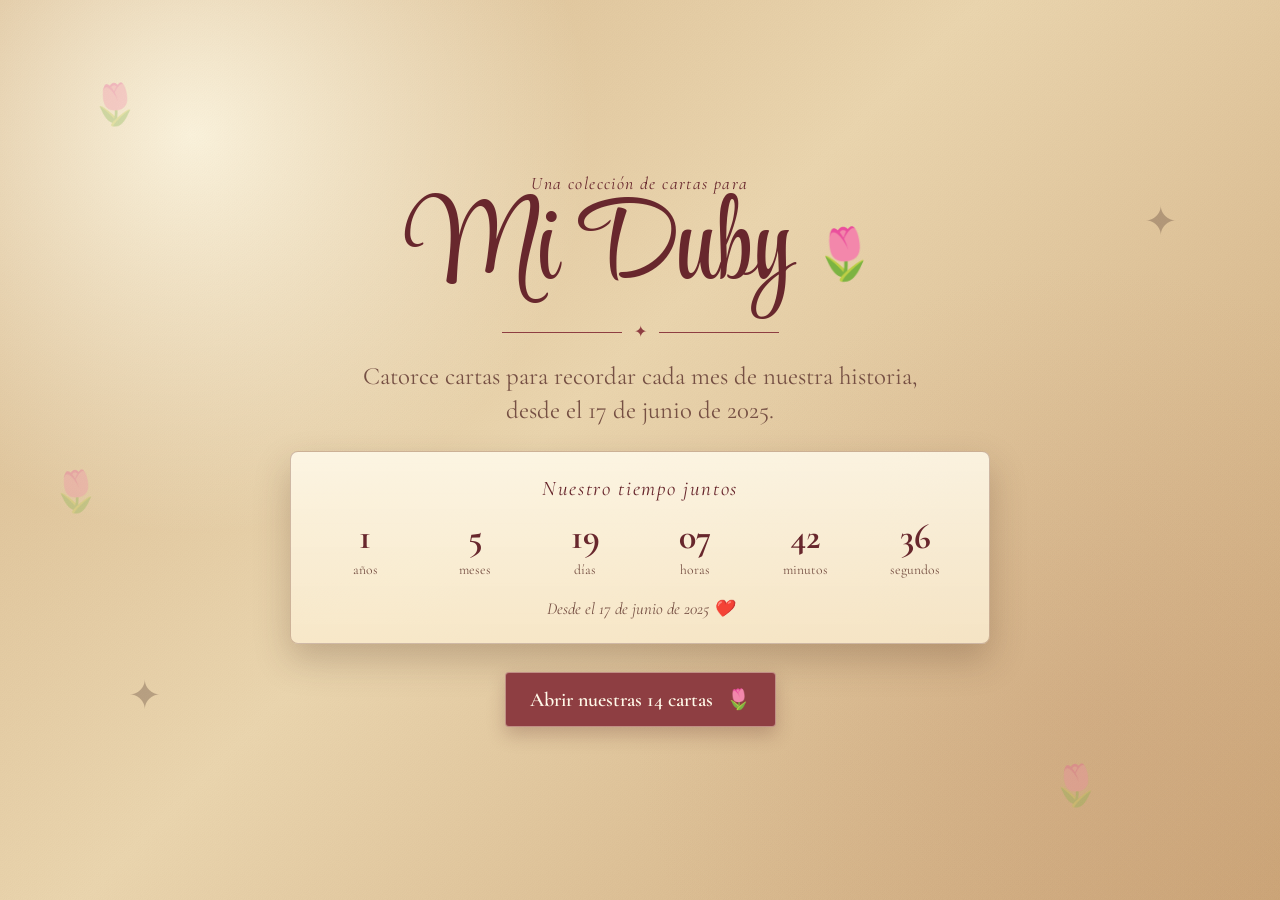
==== commit 9cf9c094: "Add files via upload" ====
--- a/index.html
+++ b/index.html
@@ -1,121 +1,194 @@
-<!DOCTYPE html>
-<html lang="es">
-  <head>
-    <meta charset="UTF-8" />
-    <meta
-      name="viewport"
-      content="width=device-width, initial-scale=1.0"
-    />
-    <meta
-      name="description"
-      content="Una página romántica dedicada a Duby."
-    />
-    <title>Para Duby 💙</title>
-
-    <link rel="preconnect" href="https://fonts.googleapis.com" />
-    <link rel="preconnect" href="https://fonts.gstatic.com" crossorigin />
-    <link
-      href="https://fonts.googleapis.com/css2?family=Great+Vibes&family=Montserrat:wght@400;500;600;700&display=swap"
-      rel="stylesheet"
-    />
-
-    <link rel="stylesheet" href="style.css" />
-  </head>
-
-  <body>
-    <!-- Contenedor visual de la lluvia de corazones -->
-    <div id="heart-rain" aria-hidden="true"></div>
-
-    <main class="page-content">
-      <section class="love-section" aria-label="Cartas románticas para Duby">
-        <p class="intro">Para alguien muy especial 💙</p>
-
-        <h1>Para Duby</h1>
-
-        <p class="subtitle">
-          Algunas palabras que nacen desde lo más bonito de mi corazón.
-        </p>
-
-        <div class="cards-container">
-          <!-- Puedes cambiar los títulos y textos de las cartas aquí -->
-
-          <article class="love-card">
-            <span class="card-number">01</span>
-            <span class="blue-heart">💙</span>
-
-            <h2>Mi persona especial</h2>
-
-            <p>
-              Desde que llegaste, mis días tienen una luz diferente. Gracias por
-              hacer que los momentos simples se conviertan en recuerdos que
-              quiero guardar para siempre.
-            </p>
-          </article>
-
-          <article class="love-card">
-            <span class="card-number">02</span>
-            <span class="blue-heart">💙</span>
-
-            <h2>Todo se siente más bonito</h2>
-
-            <p>
-              Contigo una conversación, una risa o un pequeño mensaje puede
-              cambiar completamente mi día. Me gusta mucho tenerte en mi vida,
-              Duby.
-            </p>
-          </article>
-
-          <article class="love-card">
-            <span class="card-number">03</span>
-            <span class="blue-heart">💙</span>
-
-            <h2>Gracias por existir</h2>
-
-            <p>
-              Gracias por tu forma de ser, por tu cariño y por cada instante que
-              has compartido conmigo. Eres una razón muy bonita para sonreír.
-            </p>
-          </article>
-
-          <article class="love-card">
-            <span class="card-number">04</span>
-            <span class="blue-heart">💙</span>
-
-            <h2>Una promesa sencilla</h2>
-
-            <p>
-              Quiero seguir cuidando lo nuestro, seguir aprendiendo contigo y
-              elegirte cada día. Porque lo que tenemos merece ser celebrado
-              siempre.
-            </p>
-          </article>
-        </div>
-
-        <p class="closing-message">
-          Hecho con todo mi amor para ti, Duby 💙
-        </p>
-      </section>
-    </main>
-
-    <!-- Música: coloca el archivo .mp3 en esta misma carpeta -->
-    <audio id="background-music" loop preload="auto">
-      <source src="mi-vida-entera-piano.mp3" type="audio/mpeg" />
-      Tu navegador no admite audio HTML5.
-    </audio>
-
-    <!-- Botón flotante de control musical -->
-    <button
-      id="music-toggle"
-      class="music-toggle"
-      type="button"
-      aria-label="Reproducir música"
-      aria-pressed="false"
-      title="Reproducir música"
-    >
-      <span id="music-icon">▶</span>
-      <span class="music-label">Música</span>
-    </button>
-
-    <script src="script.js"></script>
-  </body>
-</html>
+<!DOCTYPE html>
+<html lang="es">
+<head>
+  <meta charset="UTF-8" />
+  <meta name="viewport" content="width=device-width, initial-scale=1.0" />
+  <meta name="theme-color" content="#b56d5a" />
+  <title>14 meses con Duby 🌷</title>
+
+  <link rel="preconnect" href="https://fonts.googleapis.com" />
+  <link rel="preconnect" href="https://fonts.gstatic.com" crossorigin />
+  <link
+    href="https://fonts.googleapis.com/css2?family=Cormorant+Garamond:ital,wght@0,400;0,500;0,600;0,700;1,400;1,500&family=Great+Vibes&family=Style+Script&display=swap"
+    rel="stylesheet"
+  />
+
+  <link rel="stylesheet" href="style.css" />
+</head>
+
+<body>
+  <div class="noise"></div>
+  <div class="floating-petals" aria-hidden="true">
+    <span>🌷</span>
+    <span>✦</span>
+    <span>🌷</span>
+    <span>✦</span>
+    <span>🌷</span>
+  </div>
+
+  <main>
+    <section class="welcome-screen" id="welcomeScreen">
+      <p class="small-title">Una colección de cartas para</p>
+
+      <h1>Mi Duby <span>🌷</span></h1>
+
+      <div class="ornament">
+        <span></span>
+        ✦
+        <span></span>
+      </div>
+
+      <p class="welcome-text">
+        Catorce cartas para recordar cada mes de nuestra historia,
+        desde el 17 de junio de 2025.
+      </p>
+
+      <section class="counter-card" aria-label="Contador de nuestro tiempo juntos">
+        <p class="counter-title">Nuestro tiempo juntos</p>
+
+        <div class="counter">
+          <div class="time-unit">
+            <strong id="years">0</strong>
+            <span>años</span>
+          </div>
+
+          <div class="time-unit">
+            <strong id="months">0</strong>
+            <span>meses</span>
+          </div>
+
+          <div class="time-unit">
+            <strong id="days">0</strong>
+            <span>días</span>
+          </div>
+
+          <div class="time-unit">
+            <strong id="hours">00</strong>
+            <span>horas</span>
+          </div>
+
+          <div class="time-unit">
+            <strong id="minutes">00</strong>
+            <span>minutos</span>
+          </div>
+
+          <div class="time-unit">
+            <strong id="seconds">00</strong>
+            <span>segundos</span>
+          </div>
+        </div>
+
+        <p class="since-date">Desde el 17 de junio de 2025 ❤️</p>
+      </section>
+
+      <button class="primary-button" id="startButton">
+        Abrir nuestras 14 cartas
+        <span>🌷</span>
+      </button>
+    </section>
+
+    <section class="letters-screen hidden" id="lettersScreen">
+      <header class="letters-header">
+        <button class="back-button" id="backButton" aria-label="Volver al inicio">
+          ← Inicio
+        </button>
+
+        <div>
+          <p>Para Duby</p>
+          <h2 id="progressTitle">Carta 1 de 14</h2>
+        </div>
+
+        <span class="header-tulip">🌷</span>
+      </header>
+
+      <div class="letter-stage">
+        <div class="envelope-wrapper" id="envelopeWrapper">
+          <button
+            class="envelope"
+            id="envelope"
+            aria-label="Abrir carta"
+            aria-expanded="false"
+          >
+            <div class="envelope-back"></div>
+            <div class="letter-preview">
+              <span id="previewMonth">Junio 2025</span>
+              <span class="preview-tulip">🌷</span>
+            </div>
+
+            <div class="envelope-flap"></div>
+
+            <div class="envelope-front">
+              <div class="envelope-left"></div>
+              <div class="envelope-right"></div>
+              <div class="envelope-bottom"></div>
+            </div>
+
+            <div class="wax-seal">
+              <span>🌷</span>
+            </div>
+          </button>
+
+          <p class="open-hint" id="openHint">Toca el sobre para abrir la carta</p>
+        </div>
+
+        <article class="letter-paper" id="letterPaper" aria-live="polite">
+          <div class="paper-top">
+            <span>✦</span>
+            <p id="letterNumber">Carta 1 de 14</p>
+            <span>✦</span>
+          </div>
+
+          <h3 id="letterMonth">Junio de 2025</h3>
+
+          <div class="tulip-line">
+            <span></span>
+            🌷
+            <span></span>
+          </div>
+
+          <p class="letter-text" id="letterText"></p>
+
+          <p class="signature">
+            Con todo mi corazón,<br />
+            para mi Duby 🌷
+          </p>
+
+          <button class="next-button" id="nextButton">
+            Abrir la siguiente carta <span>→</span>
+          </button>
+        </article>
+      </div>
+    </section>
+
+    <section class="final-screen hidden" id="finalScreen">
+      <div class="final-card">
+        <p>Para siempre, Duby</p>
+        <h2>14 meses contigo 🌷</h2>
+
+        <div class="ornament">
+          <span></span>
+          ♥
+          <span></span>
+        </div>
+
+        <p>
+          Gracias por ser mi compañía, mi alegría y una de las personas
+          más importantes de mi vida.
+        </p>
+
+        <p class="final-message">
+          Que estas catorce cartas sean solo el inicio de todos los recuerdos
+          hermosos que todavía nos quedan por escribir.
+        </p>
+
+        <button class="primary-button" id="restartButton">
+          Volver a leer nuestras cartas
+          <span>🌷</span>
+        </button>
+      </div>
+    </section>
+  </main>
+
+  <script src="script.js"></script>
+</body>
+</html>
--- a/style.css
+++ b/style.css
@@ -1,294 +1,621 @@
-
-  :root {
-  --purple-dark: #3c096c;
-  --purple-main: #5a189a;
-  --purple-vibrant: #7b2cbf;
-  --violet: #9d4edd;
-  --lavender: #e9d5ff;
-  --light-lavender: #f7f0ff;
-  --white-glass: rgba(255, 255, 255, 0.17);
-  --glass-border: rgba(255, 255, 255, 0.42);
-  --text-light: #fffaff;
-  --text-soft: #f0dcff;
-  --blue-heart: #3294ff;
-}
-
-* {
-  box-sizing: border-box;
-  margin: 0;
-  padding: 0;
-}
-
-html {
-  scroll-behavior: smooth;
-}
-
-body {
-  min-height: 100vh;
-  overflow-x: hidden;
-  color: var(--text-light);
-  font-family: "Montserrat", sans-serif;
-  background:
-    radial-gradient(circle at 15% 20%, rgba(217, 180, 255, 0.36), transparent 28%),
-    radial-gradient(circle at 85% 75%, rgba(176, 115, 255, 0.3), transparent 31%),
-    linear-gradient(135deg, #2a0845 0%, #5a189a 45%, #8e44ad 100%);
-}
-
-/* Lluvia de corazones generada con JavaScript */
-#heart-rain {
-  position: fixed;
-  inset: 0;
-  z-index: 0;
-  overflow: hidden;
-  pointer-events: none;
-}
-
-.rain-heart {
-  position: absolute;
-  top: -60px;
-  display: block;
-  color: var(--blue-heart);
-  filter: drop-shadow(0 0 8px rgba(122, 195, 255, 0.75));
-  opacity: 0;
-  animation-name: heartFall;
-  animation-timing-function: linear;
-  animation-fill-mode: forwards;
-}
-
-@keyframes heartFall {
-  0% {
-    opacity: 0;
-    transform: translate3d(0, -60px, 0) rotate(0deg) scale(0.75);
-  }
-
-  10% {
-    opacity: 0.9;
-  }
-
-  100% {
-    opacity: 0;
-    transform: translate3d(var(--drift), 110vh, 0) rotate(290deg) scale(1.12);
-  }
-}
-
-.page-content {
-  position: relative;
-  z-index: 1;
-  display: flex;
-  justify-content: center;
-  min-height: 100vh;
-  padding: 70px 20px 100px;
-}
-
-.love-section {
-  width: min(100%, 760px);
-  text-align: center;
-}
-
-.intro {
-  display: inline-block;
-  margin-bottom: 12px;
-  padding: 8px 16px;
-  border: 1px solid rgba(229, 208, 255, 0.4);
-  border-radius: 999px;
-  background: rgba(255, 255, 255, 0.1);
-  color: #f0dcff;
-  font-size: 0.78rem;
-  font-weight: 700;
-  letter-spacing: 0.08em;
-  text-transform: uppercase;
-  backdrop-filter: blur(10px);
-  -webkit-backdrop-filter: blur(10px);
-}
-
-h1 {
-  color: #ffffff;
-  font-family: "Great Vibes", cursive;
-  font-size: clamp(4rem, 11vw, 6.8rem);
-  font-weight: 400;
-  line-height: 1;
-  text-shadow: 0 5px 18px rgba(34, 8, 64, 0.45);
-}
-
-.subtitle {
-  max-width: 570px;
-  margin: 18px auto 42px;
-  color: var(--text-soft);
-  font-size: clamp(0.95rem, 2.4vw, 1.1rem);
-  line-height: 1.75;
-}
-
-.cards-container {
-  display: flex;
-  flex-direction: column;
-  gap: 22px;
-}
-
-.love-card {
-  position: relative;
-  overflow: hidden;
-  padding: 32px 28px;
-  border: 1px solid var(--glass-border);
-  border-left: 4px solid var(--violet);
-  border-radius: 24px;
-  background: var(--white-glass);
-  box-shadow: 0 12px 35px rgba(39, 9, 77, 0.22);
-  text-align: left;
-  backdrop-filter: blur(15px);
-  -webkit-backdrop-filter: blur(15px);
-  transition:
-    transform 0.3s ease,
-    box-shadow 0.3s ease,
-    border-color 0.3s ease,
-    background 0.3s ease;
-}
-
-.love-card::before {
-  position: absolute;
-  top: 0;
-  right: -25px;
-  width: 130px;
-  height: 130px;
-  border-radius: 50%;
-  background: rgba(221, 182, 255, 0.12);
-  content: "";
-}
-
-.love-card:hover,
-.love-card:focus-within {
-  border-color: rgba(244, 228, 255, 0.75);
-  background: rgba(255, 255, 255, 0.23);
-  box-shadow: 0 20px 42px rgba(34, 7, 69, 0.35);
-  transform: translateY(-8px);
-}
-
-.card-number {
-  display: block;
-  margin-bottom: 10px;
-  color: #e6cbff;
-  font-size: 0.72rem;
-  font-weight: 700;
-  letter-spacing: 0.16em;
-}
-
-.blue-heart {
-  position: absolute;
-  top: 25px;
-  right: 25px;
-  font-size: 1.5rem;
-  filter: drop-shadow(0 2px 6px rgba(40, 140, 255, 0.45));
-}
-
-.love-card h2 {
-  max-width: calc(100% - 50px);
-  margin-bottom: 14px;
-  color: #ffffff;
-  font-size: clamp(1.25rem, 3.7vw, 1.6rem);
-  line-height: 1.25;
-}
-
-.love-card p {
-  max-width: 620px;
-  color: #f4eaff;
-  font-size: 0.96rem;
-  line-height: 1.8;
-}
-
-.closing-message {
-  margin-top: 42px;
-  color: #f3ddff;
-  font-family: "Great Vibes", cursive;
-  font-size: clamp(2rem, 6vw, 3rem);
-  text-shadow: 0 3px 13px rgba(30, 5, 58, 0.35);
-}
-
-/* Botón flotante de música */
-.music-toggle {
-  position: fixed;
-  right: 20px;
-  bottom: 20px;
-  z-index: 10;
-  display: inline-flex;
-  align-items: center;
-  gap: 9px;
-  padding: 12px 16px;
-  border: 1px solid rgba(255, 255, 255, 0.45);
-  border-radius: 999px;
-  outline: none;
-  background: rgba(64, 20, 109, 0.78);
-  box-shadow: 0 8px 25px rgba(20, 4, 42, 0.32);
-  color: white;
-  cursor: pointer;
-  font-family: "Montserrat", sans-serif;
-  font-size: 0.82rem;
-  font-weight: 700;
-  backdrop-filter: blur(12px);
-  -webkit-backdrop-filter: blur(12px);
-  transition:
-    transform 0.25s ease,
-    background 0.25s ease,
-    box-shadow 0.25s ease;
-}
-
-.music-toggle:hover {
-  background: rgba(91, 24, 154, 0.95);
-  box-shadow: 0 12px 28px rgba(20, 4, 42, 0.42);
-  transform: translateY(-3px);
-}
-
-.music-toggle:focus-visible {
-  outline: 3px solid #acd7ff;
-  outline-offset: 3px;
-}
-
-.music-toggle.playing {
-  background: rgba(30, 112, 201, 0.9);
-}
-
-#music-icon {
-  display: inline-flex;
-  align-items: center;
-  justify-content: center;
-  width: 18px;
-  font-size: 1rem;
-}
-
-@media (max-width: 520px) {
-  .page-content {
-    padding: 55px 16px 95px;
-  }
-
-  .subtitle {
-    margin-bottom: 32px;
-  }
-
-  .love-card {
-    padding: 27px 22px;
-    border-radius: 20px;
-  }
-
-  .love-card:hover {
-    transform: translateY(-4px);
-  }
-
-  .music-toggle {
-    right: 15px;
-    bottom: 15px;
-    padding: 12px 14px;
-  }
-
-  .music-label {
-    display: none;
-  }
-}
-
-@media (prefers-reduced-motion: reduce) {
-  *,
-  *::before,
-  *::after {
-    scroll-behavior: auto !important;
-    animation-duration: 0.01ms !important;
-    animation-iteration-count: 1 !important;
-    transition-duration: 0.01ms !important;
-  }
-}
+:root {
+  --paper: #fff9e9;
+  --paper-dark: #f1dfb9;
+  --beige: #e7cfaa;
+  --beige-deep: #c69c75;
+  --ink: #4b3128;
+  --ink-soft: #765044;
+  --wine: #8e3e42;
+  --wine-dark: #68272d;
+  --rose: #bf7669;
+  --shadow: rgba(76, 43, 29, 0.25);
+  --serif: "Cormorant Garamond", Georgia, serif;
+  --cursive: "Style Script", "Great Vibes", cursive;
+}
+
+* {
+  box-sizing: border-box;
+}
+
+html {
+  scroll-behavior: smooth;
+}
+
+body {
+  min-width: 320px;
+  min-height: 100vh;
+  margin: 0;
+  overflow-x: hidden;
+  color: var(--ink);
+  font-family: var(--serif);
+  background:
+    radial-gradient(circle at 15% 15%, rgba(255, 250, 231, 0.85), transparent 30%),
+    radial-gradient(circle at 85% 80%, rgba(193, 143, 109, 0.2), transparent 35%),
+    linear-gradient(135deg, #d7b88d, #ead5ae 45%, #cda779);
+}
+
+button {
+  font: inherit;
+}
+
+button:focus-visible {
+  outline: 3px solid #fff5d9;
+  outline-offset: 4px;
+}
+
+.noise {
+  position: fixed;
+  inset: 0;
+  z-index: -1;
+  opacity: 0.18;
+  pointer-events: none;
+  background-image:
+    repeating-radial-gradient(circle at 0 0, transparent 0, rgba(83, 47, 32, 0.08) 1px, transparent 2px),
+    repeating-linear-gradient(45deg, transparent 0, transparent 3px, rgba(255, 255, 255, 0.1) 4px);
+  background-size: 8px 8px, 9px 9px;
+}
+
+.floating-petals span {
+  position: fixed;
+  z-index: -1;
+  opacity: 0.3;
+  font-size: clamp(20px, 4vw, 40px);
+  animation: float 8s ease-in-out infinite;
+}
+
+.floating-petals span:nth-child(1) {
+  top: 9%;
+  left: 7%;
+}
+
+.floating-petals span:nth-child(2) {
+  top: 22%;
+  right: 8%;
+  animation-delay: -3s;
+}
+
+.floating-petals span:nth-child(3) {
+  right: 14%;
+  bottom: 10%;
+  animation-delay: -5s;
+}
+
+.floating-petals span:nth-child(4) {
+  bottom: 20%;
+  left: 10%;
+  animation-delay: -2s;
+}
+
+.floating-petals span:nth-child(5) {
+  top: 52%;
+  left: 4%;
+  animation-delay: -6s;
+}
+
+main {
+  width: min(100%, 1200px);
+  min-height: 100vh;
+  margin: 0 auto;
+  padding: 24px;
+}
+
+.welcome-screen,
+.final-screen {
+  display: grid;
+  place-items: center;
+  align-content: center;
+  min-height: calc(100vh - 48px);
+  text-align: center;
+}
+
+.welcome-screen {
+  max-width: 780px;
+  margin: 0 auto;
+}
+
+.small-title,
+.letters-header p,
+.counter-title {
+  margin: 0;
+  color: var(--wine-dark);
+  font-size: 1.1rem;
+  font-style: italic;
+  letter-spacing: 0.08em;
+}
+
+h1,
+h2,
+h3,
+p {
+  margin-top: 0;
+}
+
+h1 {
+  margin: 4px 0 0;
+  color: var(--wine-dark);
+  font-family: var(--cursive);
+  font-size: clamp(4rem, 12vw, 7rem);
+  font-weight: 400;
+  line-height: 0.95;
+}
+
+h1 span {
+  font-family: sans-serif;
+  font-size: 0.45em;
+  vertical-align: middle;
+}
+
+.ornament,
+.tulip-line {
+  display: flex;
+  align-items: center;
+  justify-content: center;
+  gap: 12px;
+  margin: 18px 0;
+  color: var(--wine);
+}
+
+.ornament span,
+.tulip-line span {
+  width: min(120px, 25vw);
+  height: 1px;
+  background: var(--wine);
+}
+
+.welcome-text {
+  max-width: 590px;
+  margin: 0 auto 24px;
+  color: var(--ink-soft);
+  font-size: clamp(1.2rem, 3vw, 1.55rem);
+  line-height: 1.35;
+}
+
+.counter-card {
+  width: min(100%, 700px);
+  padding: 24px;
+  border: 1px solid rgba(123, 75, 55, 0.35);
+  border-radius: 8px;
+  box-shadow: 0 16px 35px var(--shadow);
+  background:
+    linear-gradient(rgba(255, 250, 235, 0.86), rgba(249, 234, 204, 0.88)),
+    repeating-linear-gradient(0deg, transparent 0 29px, rgba(132, 88, 69, 0.07) 30px);
+}
+
+.counter-title {
+  margin-bottom: 18px;
+  font-size: 1.3rem;
+}
+
+.counter {
+  display: grid;
+  grid-template-columns: repeat(6, 1fr);
+  gap: 10px;
+}
+
+.time-unit {
+  min-width: 0;
+}
+
+.time-unit strong {
+  display: block;
+  color: var(--wine-dark);
+  font-size: clamp(1.45rem, 4vw, 2.25rem);
+  line-height: 1;
+}
+
+.time-unit span {
+  display: block;
+  margin-top: 6px;
+  color: var(--ink-soft);
+  font-size: 0.85rem;
+}
+
+.since-date {
+  margin: 20px 0 0;
+  color: var(--ink-soft);
+  font-size: 1.05rem;
+  font-style: italic;
+}
+
+.primary-button,
+.next-button,
+.back-button {
+  border: 0;
+  cursor: pointer;
+  transition: transform 0.25s ease, box-shadow 0.25s ease, background 0.25s ease;
+}
+
+.primary-button {
+  margin-top: 28px;
+  padding: 14px 24px;
+  border: 1px solid rgba(255, 242, 215, 0.45);
+  border-radius: 4px;
+  box-shadow: 0 8px 18px rgba(90, 38, 37, 0.25);
+  color: #fff9e9;
+  background: var(--wine);
+  font-size: 1.25rem;
+  font-weight: 600;
+}
+
+.primary-button:hover,
+.next-button:hover {
+  box-shadow: 0 12px 24px rgba(90, 38, 37, 0.32);
+  background: var(--wine-dark);
+  transform: translateY(-3px);
+}
+
+.primary-button span {
+  margin-left: 8px;
+}
+
+.hidden {
+  display: none !important;
+}
+
+.letters-screen {
+  min-height: calc(100vh - 48px);
+  padding: 4px 0 36px;
+}
+
+.letters-header {
+  display: grid;
+  grid-template-columns: 1fr auto 1fr;
+  align-items: center;
+  gap: 12px;
+  margin-bottom: 25px;
+  text-align: center;
+}
+
+.letters-header h2 {
+  margin: 3px 0 0;
+  color: var(--wine-dark);
+  font-size: clamp(1.5rem, 4vw, 2rem);
+}
+
+.back-button {
+  justify-self: start;
+  padding: 8px 0;
+  color: var(--wine-dark);
+  background: transparent;
+  font-size: 1.1rem;
+  font-style: italic;
+}
+
+.back-button:hover {
+  color: var(--ink);
+  transform: translateX(-4px);
+}
+
+.header-tulip {
+  justify-self: end;
+  font-size: 1.7rem;
+}
+
+.letter-stage {
+  position: relative;
+  display: grid;
+  place-items: center;
+  width: min(100%, 820px);
+  min-height: 650px;
+  margin: 0 auto;
+}
+
+.envelope-wrapper {
+  position: absolute;
+  display: grid;
+  place-items: center;
+  transition: opacity 0.45s ease, transform 0.45s ease;
+}
+
+.envelope-wrapper.opened {
+  opacity: 0;
+  pointer-events: none;
+  transform: scale(0.86) translateY(45px);
+}
+
+.envelope {
+  position: relative;
+  width: min(86vw, 500px);
+  aspect-ratio: 1.48 / 1;
+  padding: 0;
+  border: 0;
+  cursor: pointer;
+  background: transparent;
+  filter: drop-shadow(0 23px 20px rgba(71, 39, 28, 0.26));
+}
+
+.envelope-back,
+.envelope-front,
+.envelope-flap {
+  position: absolute;
+  inset: 0;
+}
+
+.envelope-back {
+  overflow: hidden;
+  border-radius: 4px;
+  background: #c99d75;
+}
+
+.letter-preview {
+  position: absolute;
+  z-index: 2;
+  top: 10%;
+  left: 8%;
+  width: 84%;
+  height: 78%;
+  padding-top: 22px;
+  border: 1px solid rgba(102, 61, 44, 0.22);
+  border-radius: 2px;
+  background:
+    repeating-linear-gradient(0deg, transparent 0 27px, rgba(150, 100, 77, 0.1) 28px),
+    var(--paper);
+  color: var(--wine-dark);
+  box-shadow: 0 -2px 4px rgba(74, 39, 27, 0.1);
+  font-size: clamp(1.25rem, 4vw, 1.8rem);
+  transition: transform 0.85s cubic-bezier(0.16, 0.85, 0.32, 1), opacity 0.3s ease;
+}
+
+.preview-tulip {
+  display: block;
+  margin-top: 12px;
+  font-size: 1.6rem;
+}
+
+.envelope-flap {
+  z-index: 5;
+  clip-path: polygon(0 0, 50% 57%, 100% 0);
+  transform-origin: top;
+  background: linear-gradient(145deg, #d9b086, #ba8966);
+  transition: transform 0.75s ease;
+}
+
+.envelope-front {
+  z-index: 4;
+  overflow: hidden;
+  border-radius: 4px;
+  pointer-events: none;
+}
+
+.envelope-left,
+.envelope-right,
+.envelope-bottom {
+  position: absolute;
+  inset: 0;
+}
+
+.envelope-left {
+  clip-path: polygon(0 0, 51% 52%, 0 100%);
+  background: #d6aa80;
+}
+
+.envelope-right {
+  clip-path: polygon(100% 0, 49% 52%, 100% 100%);
+  background: #cf9e75;
+}
+
+.envelope-bottom {
+  clip-path: polygon(0 100%, 50% 49%, 100% 100%);
+  background: #c28e67;
+}
+
+.wax-seal {
+  position: absolute;
+  z-index: 7;
+  top: 45%;
+  left: 50%;
+  display: grid;
+  width: clamp(52px, 11vw, 68px);
+  aspect-ratio: 1;
+  place-items: center;
+  border: 3px double rgba(255, 226, 184, 0.5);
+  border-radius: 50%;
+  box-shadow: inset 0 0 12px rgba(75, 20, 25, 0.35), 0 3px 7px rgba(80, 36, 27, 0.3);
+  transform: translate(-50%, -50%);
+  background: radial-gradient(circle at 35% 30%, #b95e5f, #7a3039 72%);
+  font-size: clamp(1.4rem, 4vw, 2rem);
+  transition: opacity 0.35s ease;
+}
+
+.envelope.open .envelope-flap {
+  z-index: 1;
+  transform: rotateX(180deg);
+}
+
+.envelope.open .letter-preview {
+  z-index: 3;
+  transform: translateY(-60%);
+}
+
+.envelope.open .wax-seal {
+  opacity: 0;
+}
+
+.open-hint {
+  margin: 22px 0 0;
+  color: var(--ink-soft);
+  font-size: 1.2rem;
+  font-style: italic;
+}
+
+.letter-paper {
+  position: relative;
+  z-index: 10;
+  width: min(94vw, 710px);
+  min-height: 575px;
+  padding: clamp(30px, 7vw, 62px);
+  border: 1px solid rgba(104, 65, 47, 0.24);
+  border-radius: 3px;
+  box-shadow: 0 25px 45px rgba(70, 37, 25, 0.28);
+  opacity: 0;
+  pointer-events: none;
+  transform: translateY(100px) scale(0.92);
+  background:
+    radial-gradient(circle at 20% 10%, rgba(160, 104, 72, 0.08), transparent 35%),
+    radial-gradient(circle at 75% 80%, rgba(160, 104, 72, 0.06), transparent 30%),
+    repeating-linear-gradient(0deg, transparent 0 34px, rgba(155, 105, 82, 0.095) 35px),
+    var(--paper);
+  transition: opacity 0.65s ease, transform 0.75s cubic-bezier(0.16, 0.85, 0.32, 1);
+}
+
+.letter-paper.visible {
+  opacity: 1;
+  pointer-events: auto;
+  transform: translateY(0) scale(1);
+}
+
+.paper-top {
+  display: flex;
+  align-items: center;
+  justify-content: center;
+  gap: 12px;
+  color: var(--wine);
+}
+
+.paper-top p {
+  margin: 0;
+  font-size: 1rem;
+  font-style: italic;
+  letter-spacing: 0.05em;
+}
+
+.letter-paper h3 {
+  margin: 14px 0 0;
+  color: var(--wine-dark);
+  font-family: var(--cursive);
+  font-size: clamp(2.7rem, 8vw, 4.3rem);
+  font-weight: 400;
+  line-height: 1;
+  text-align: center;
+}
+
+.letter-text {
+  margin: 26px auto 0;
+  color: #50332a;
+  font-family: var(--cursive);
+  font-size: clamp(1.75rem, 4.8vw, 2.55rem);
+  font-weight: 400;
+  line-height: 1.2;
+  text-align: left;
+}
+
+.signature {
+  margin: 28px 0 0;
+  color: var(--wine-dark);
+  font-family: var(--cursive);
+  font-size: clamp(1.7rem, 4.5vw, 2.4rem);
+  line-height: 1.1;
+  text-align: right;
+}
+
+.next-button {
+  display: block;
+  margin: 30px auto 0;
+  padding: 11px 18px;
+  border: 1px solid rgba(255, 245, 220, 0.5);
+  border-radius: 3px;
+  box-shadow: 0 6px 14px rgba(92, 45, 39, 0.19);
+  color: #fff9e9;
+  background: var(--wine);
+  font-size: 1.1rem;
+}
+
+.final-screen {
+  max-width: 720px;
+  margin: 0 auto;
+}
+
+.final-card {
+  padding: clamp(35px, 8vw, 70px);
+  border: 1px solid rgba(105, 59, 45, 0.3);
+  box-shadow: 0 24px 45px var(--shadow);
+  background:
+    repeating-linear-gradient(0deg, transparent 0 33px, rgba(148, 94, 75, 0.07) 34px),
+    var(--paper);
+}
+
+.final-card > p:first-child {
+  margin-bottom: 4px;
+  color: var(--wine);
+  font-family: var(--cursive);
+  font-size: clamp(2rem, 7vw, 3.4rem);
+}
+
+.final-card h2 {
+  margin: 0;
+  color: var(--wine-dark);
+  font-size: clamp(2.2rem, 7vw, 4.2rem);
+}
+
+.final-card > p:not(:first-child) {
+  margin: 18px auto 0;
+  color: var(--ink-soft);
+  font-size: clamp(1.2rem, 3vw, 1.5rem);
+  line-height: 1.4;
+}
+
+.final-card .final-message {
+  color: var(--wine-dark);
+  font-family: var(--cursive);
+  font-size: clamp(2rem, 5vw, 2.8rem);
+  line-height: 1.1;
+}
+
+@keyframes float {
+  0%,
+  100% {
+    transform: translateY(0) rotate(-5deg);
+  }
+
+  50% {
+    transform: translateY(-18px) rotate(6deg);
+  }
+}
+
+@media (max-width: 640px) {
+  main {
+    padding: 16px;
+  }
+
+  .welcome-screen,
+  .final-screen,
+  .letters-screen {
+    min-height: calc(100vh - 32px);
+  }
+
+  .counter {
+    grid-template-columns: repeat(3, 1fr);
+    row-gap: 18px;
+  }
+
+  .letters-header {
+    grid-template-columns: 1fr auto;
+  }
+
+  .letters-header > div {
+    grid-column: 1 / -1;
+    grid-row: 1;
+  }
+
+  .back-button {
+    grid-column: 1;
+    grid-row: 2;
+  }
+
+  .header-tulip {
+    grid-column: 2;
+    grid-row: 2;
+  }
+
+  .letter-stage {
+    min-height: 610px;
+  }
+
+  .letter-paper {
+    min-height: 540px;
+  }
+
+  .letter-text {
+    text-align: left;
+  }
+}
